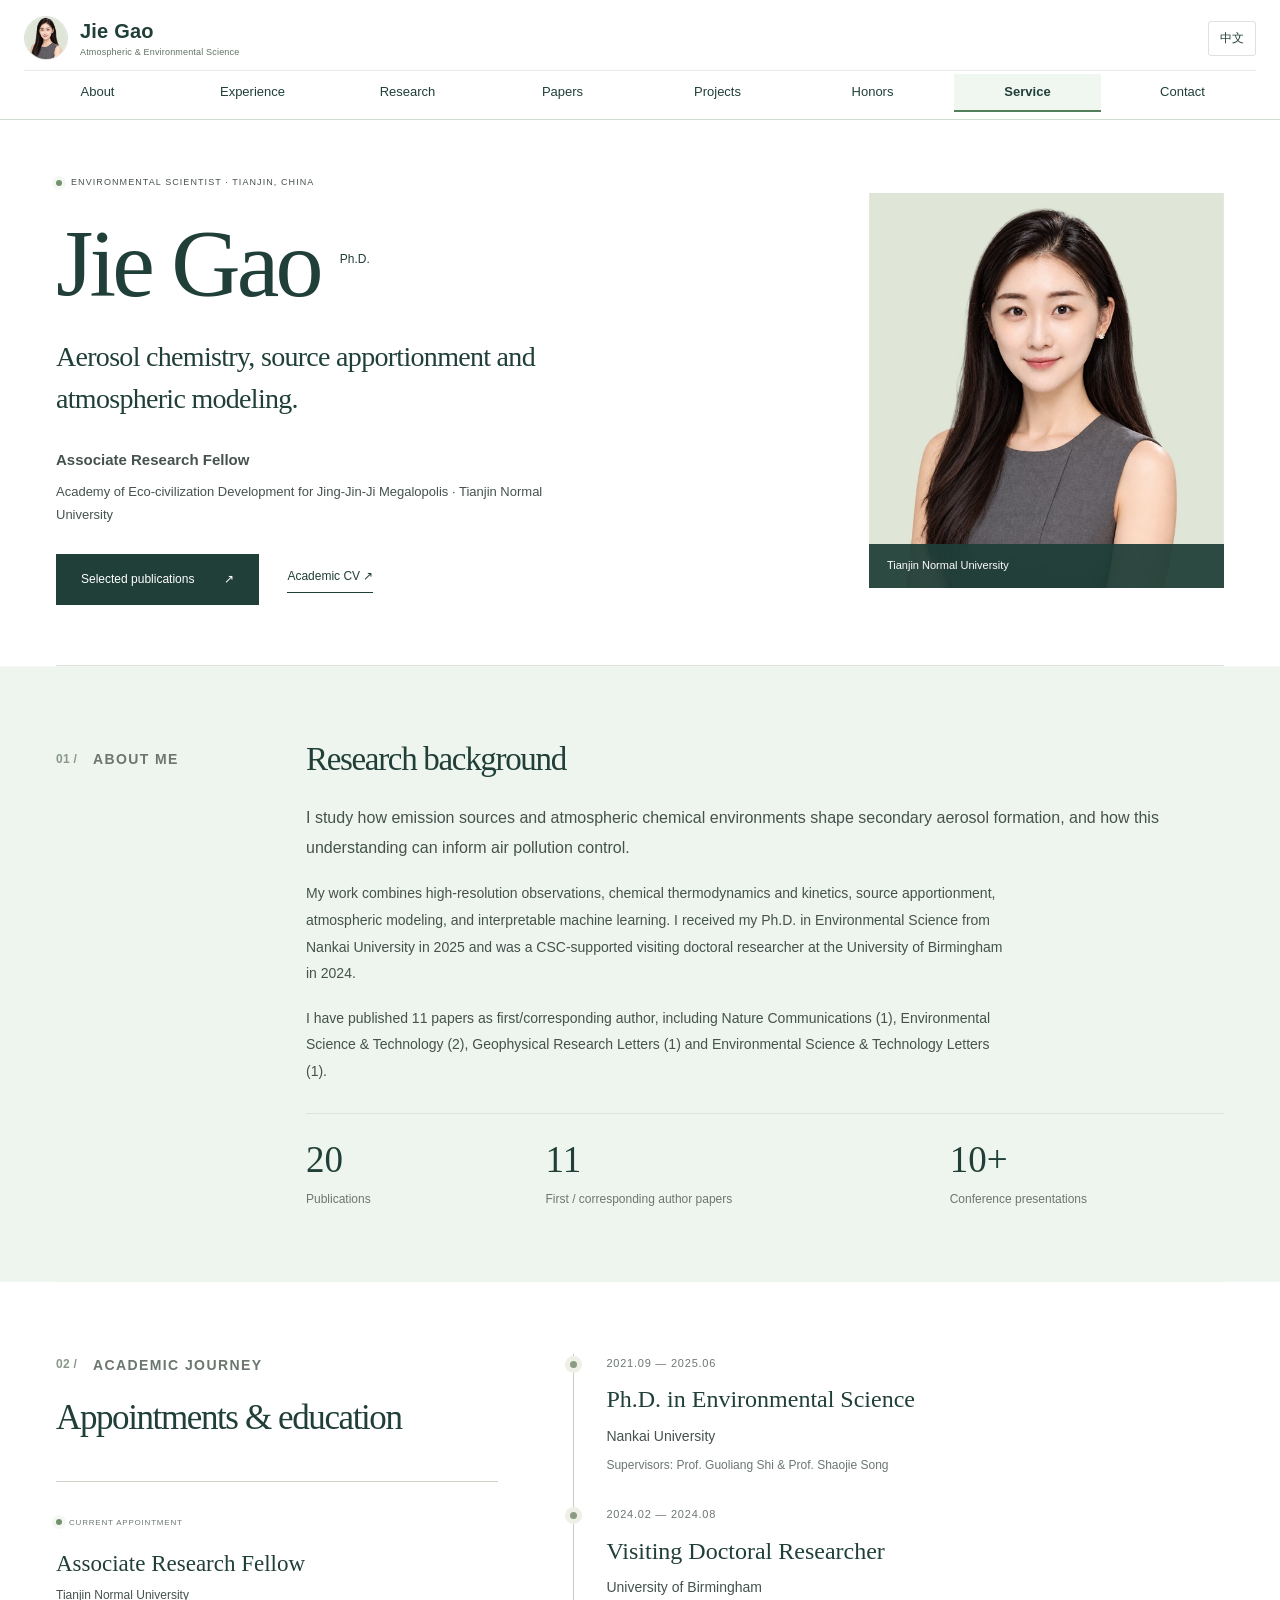
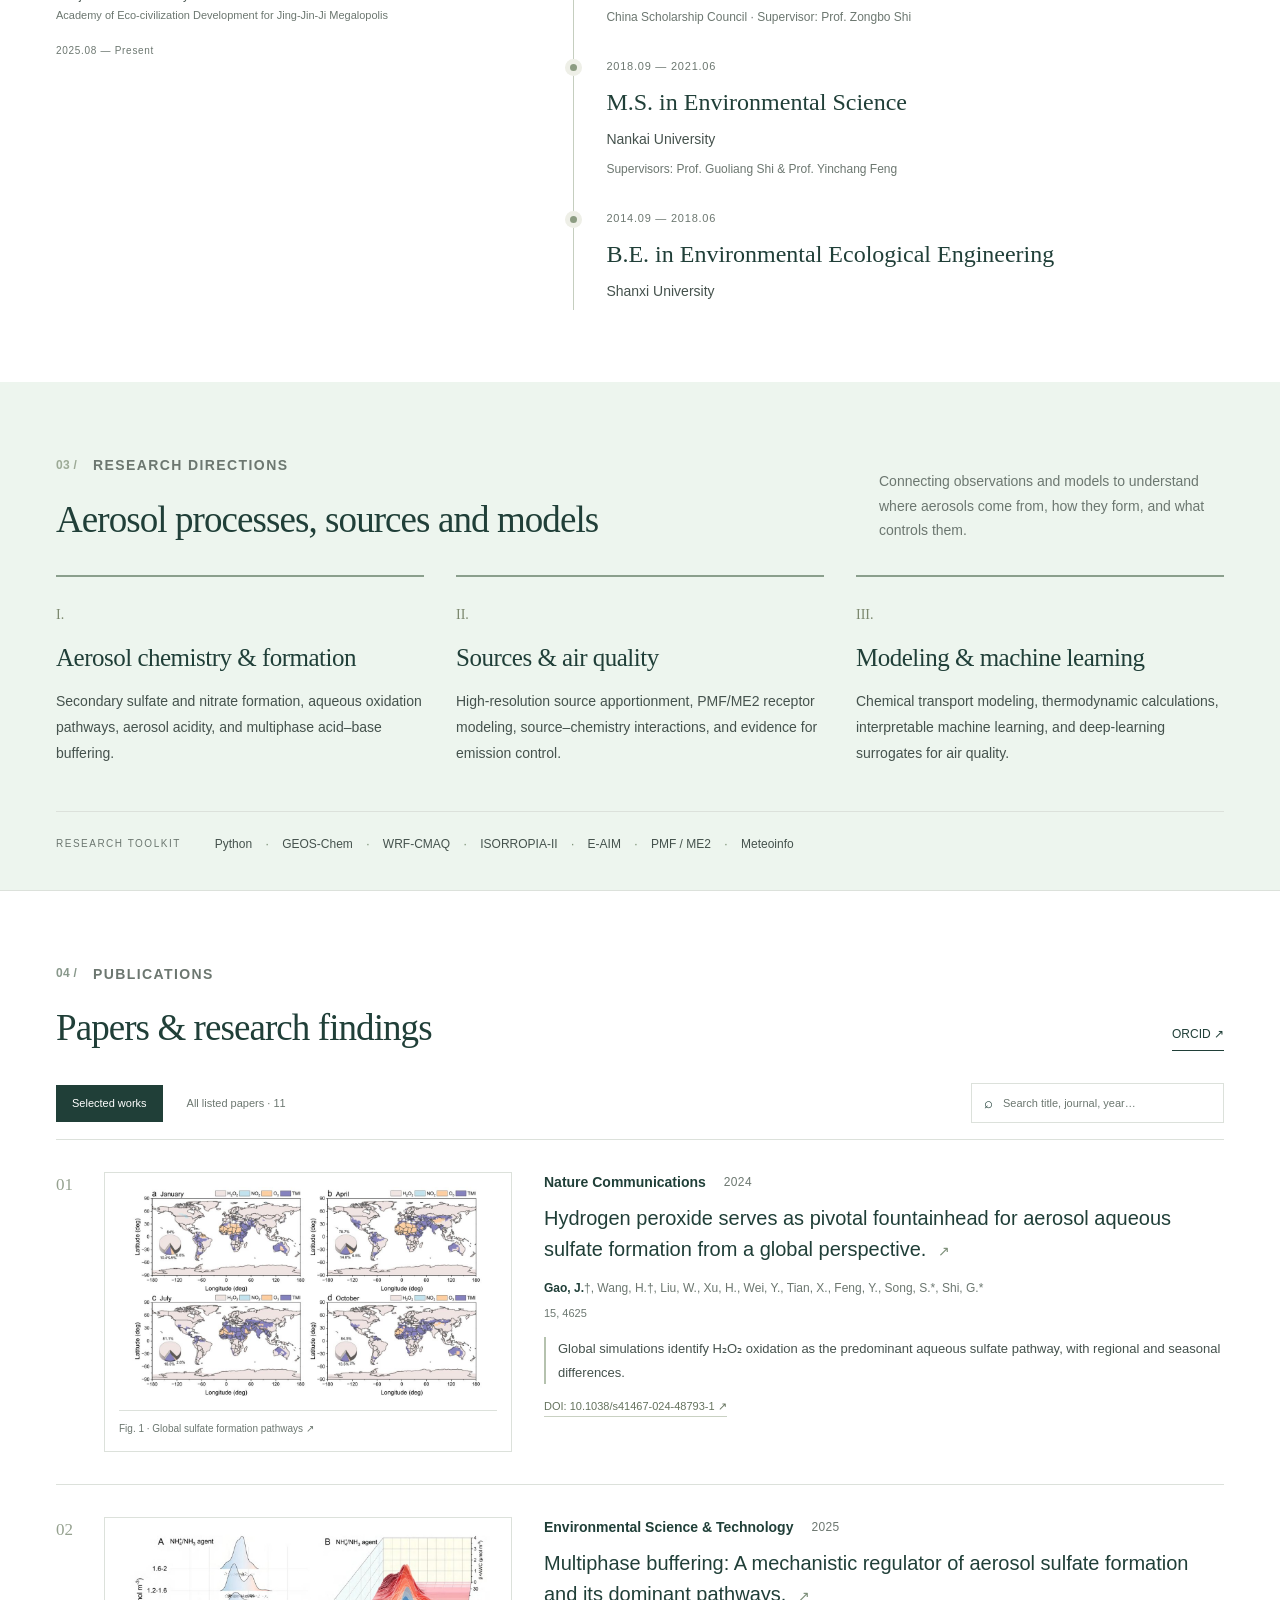
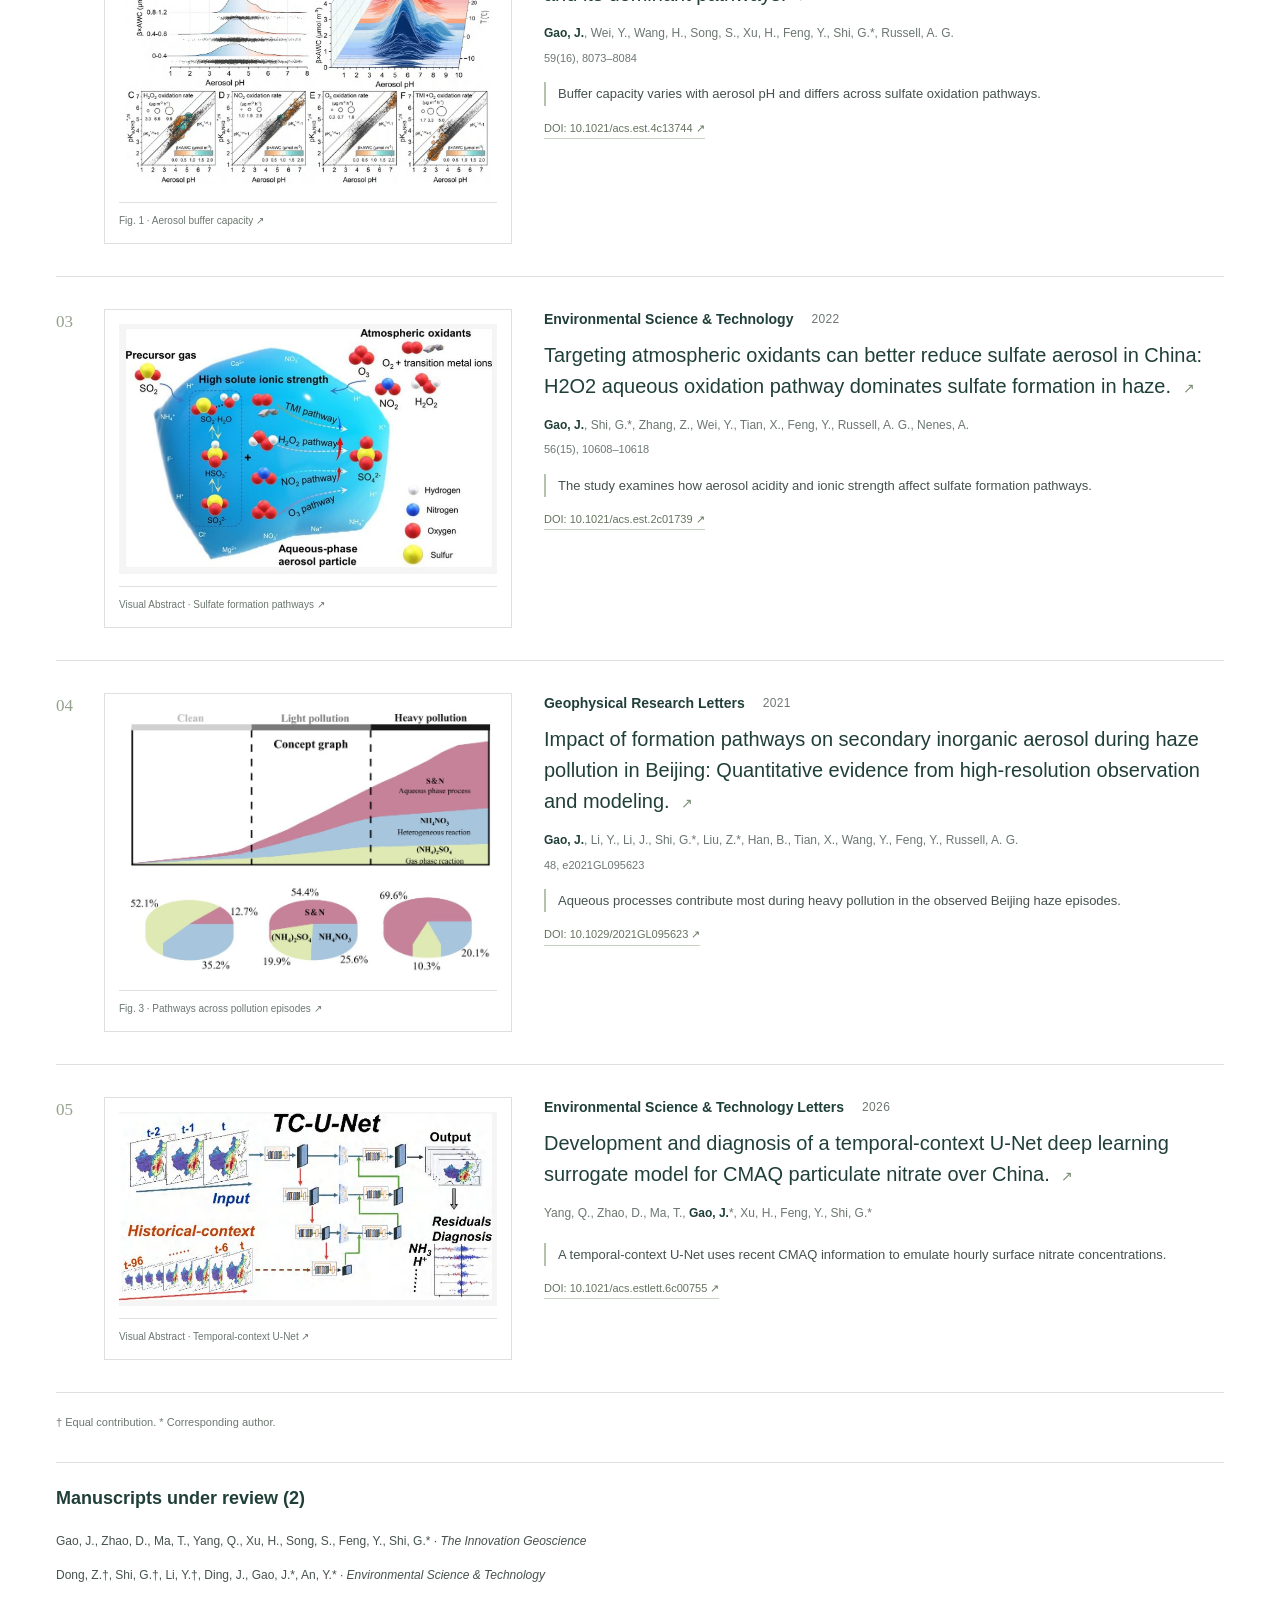
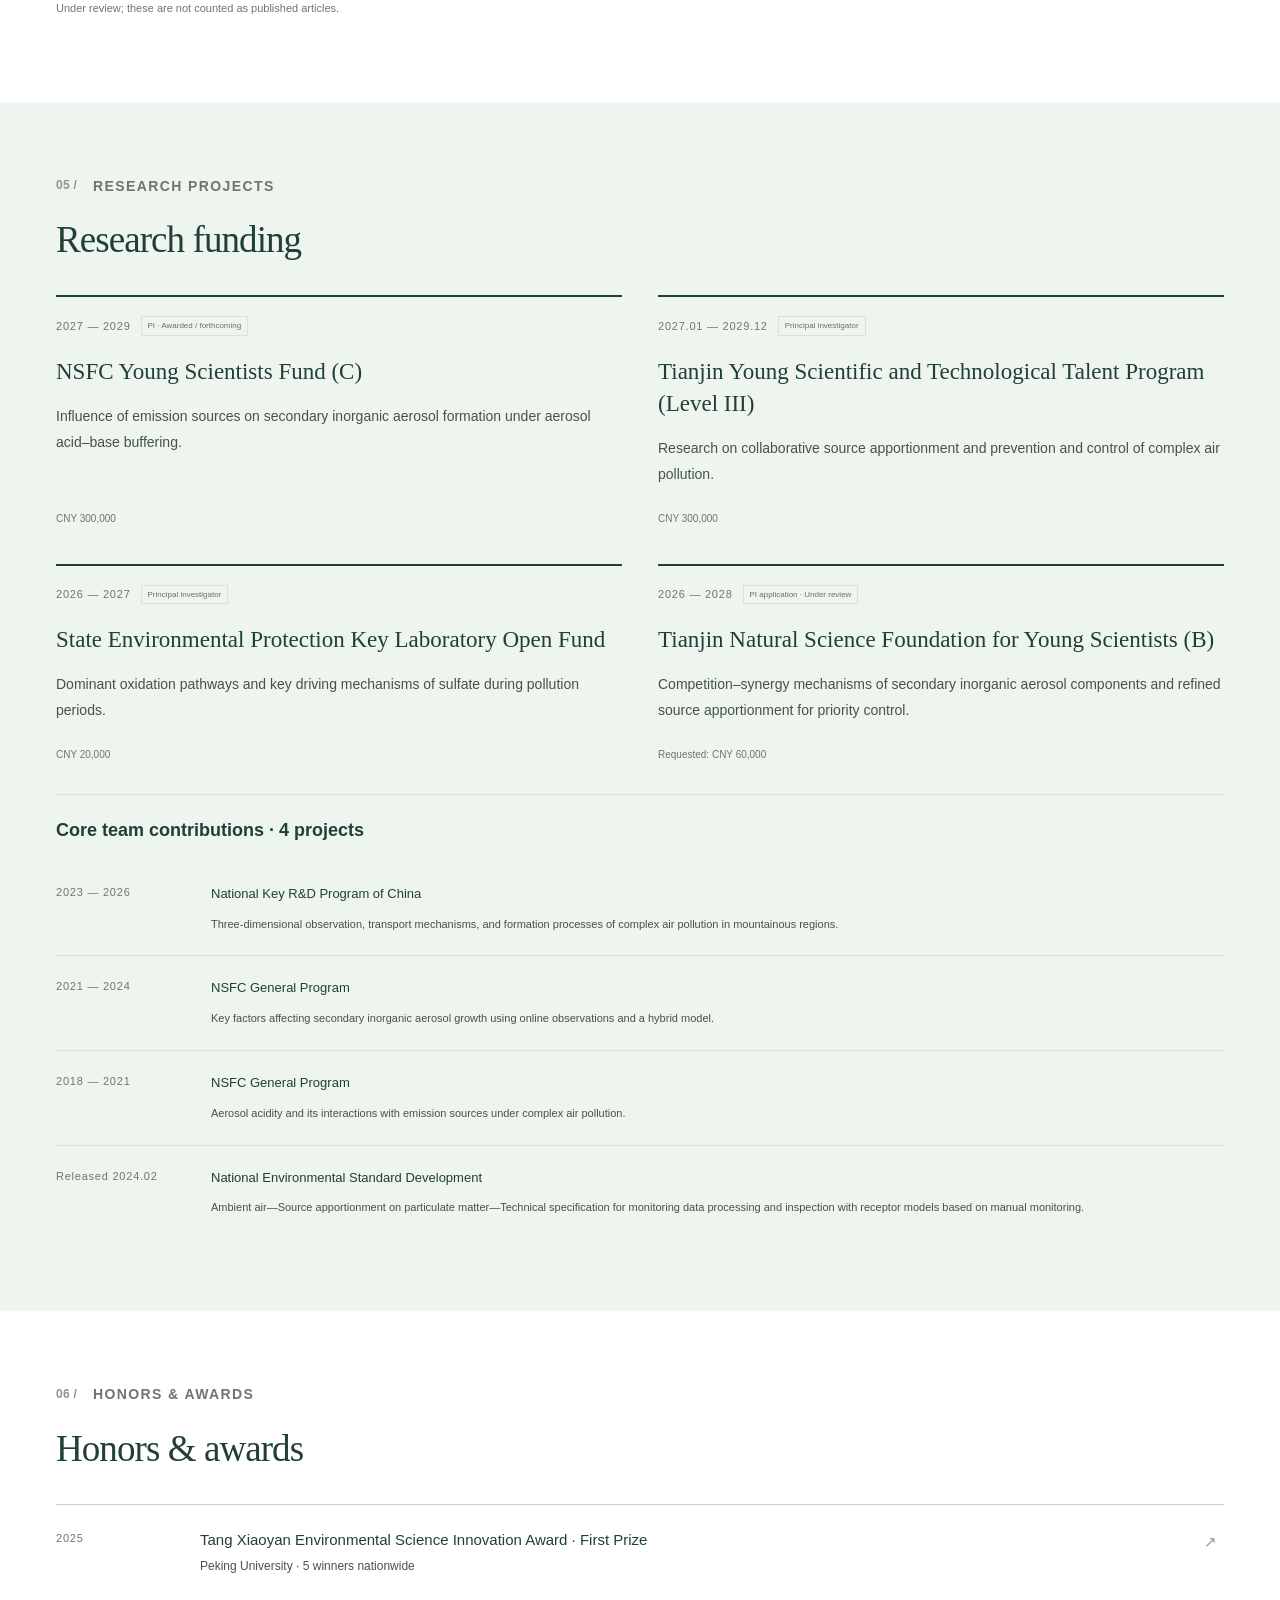
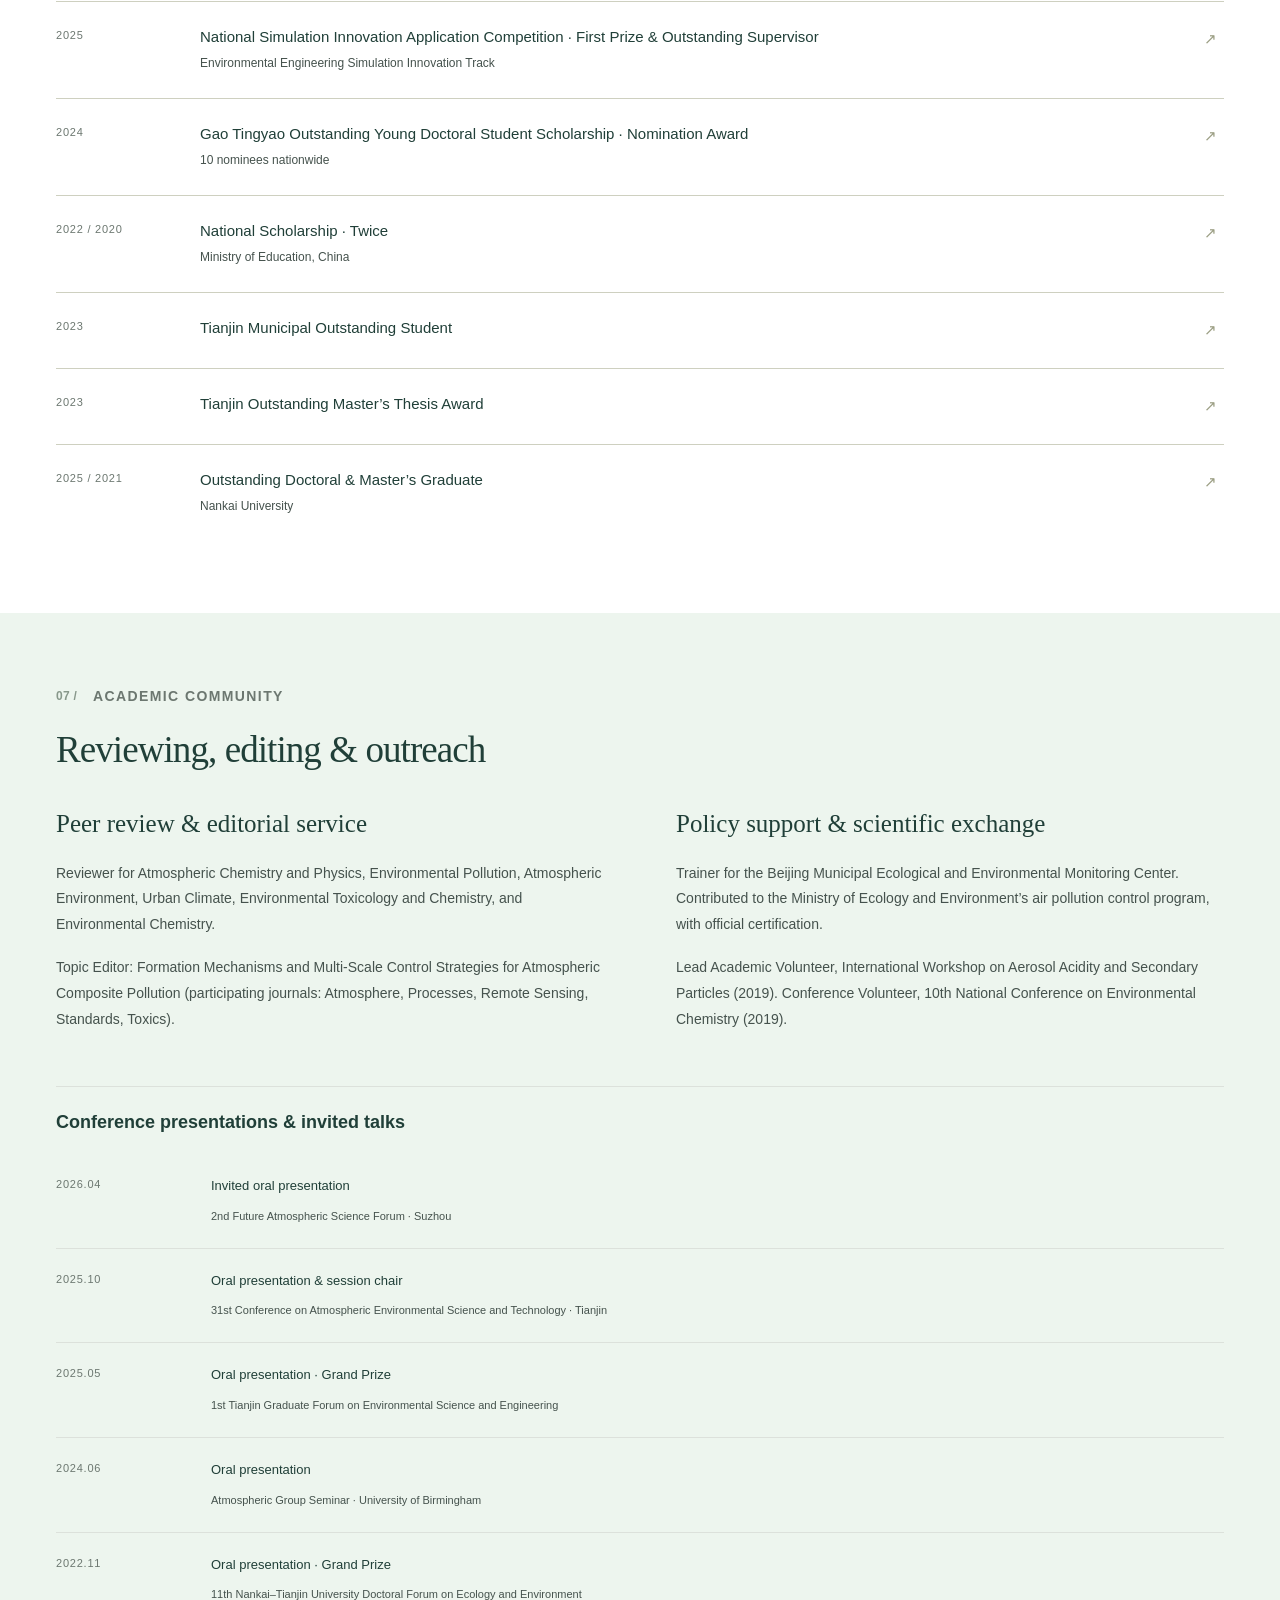
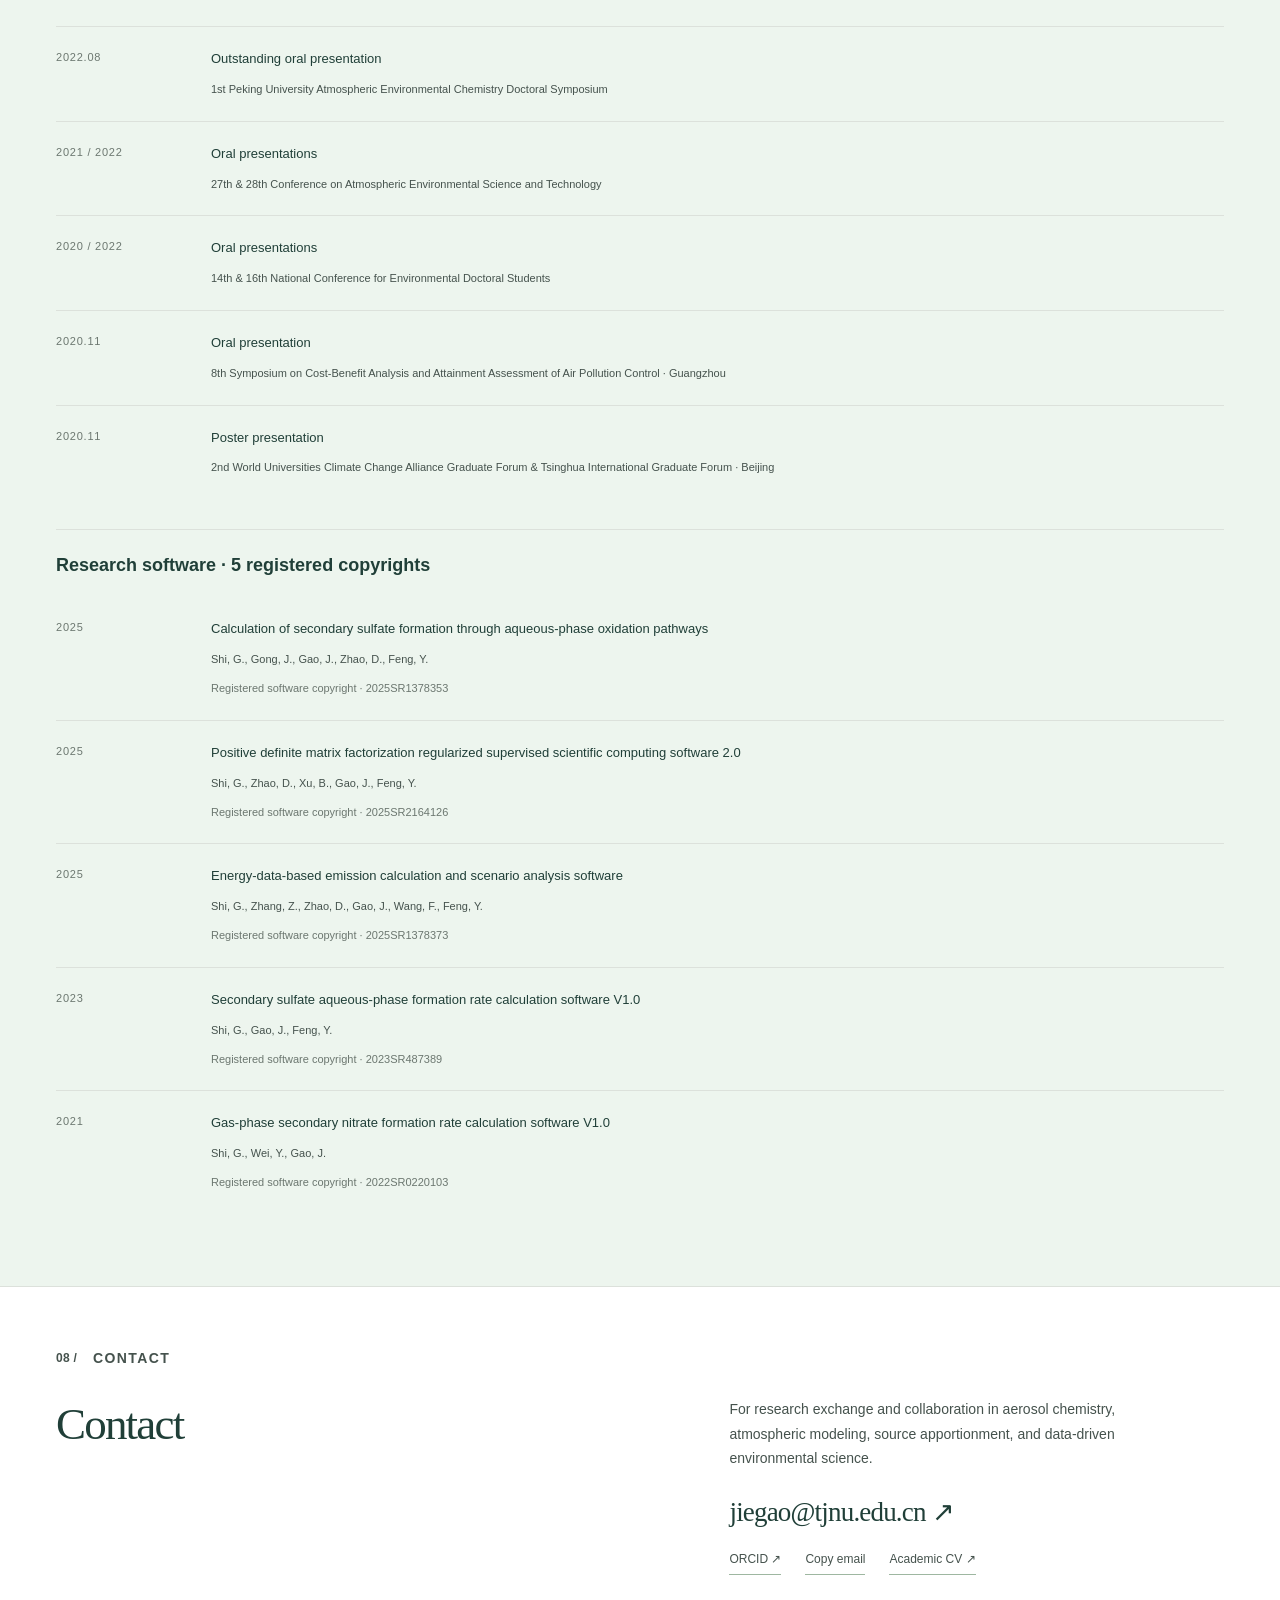
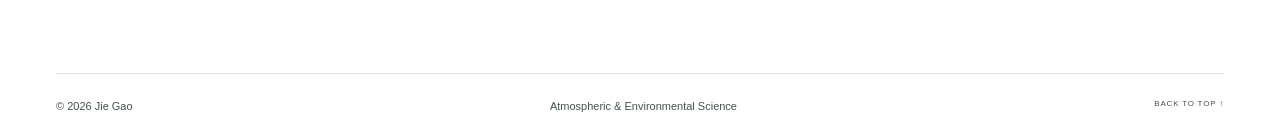
==== index.html @ 9bc788fc "Update funding, keep all navigation visible, expand sections and use requested paper figures" ====
<!doctype html>
<html lang="en">
<head>
<meta charset="UTF-8"><meta name="viewport" content="width=device-width, initial-scale=1">
<title>Jie Gao | Atmospheric & Environmental Science</title>
<meta name="description" content="Jie Gao, Associate Research Fellow at Tianjin Normal University. Exploring aerosol chemistry, secondary particle formation, source apportionment, atmospheric modeling, and machine learning.">
<meta name="theme-color" content="#183e35"><meta property="og:title" content="Jie Gao | Atmospheric & Environmental Science"><meta property="og:description" content="From emissions to atmospheric chemistry. Research, publications, and academic profile."><meta property="og:type" content="profile"><meta property="og:url" content="https://jiegao-work.github.io/"><meta property="og:image" content="https://jiegao-work.github.io/docs/assets/jie-gao.jpg">
<link rel="canonical" href="https://jiegao-work.github.io/"><link rel="icon" href="docs/assets/favicon.svg" type="image/svg+xml"><link rel="stylesheet" href="docs/style.css?v=20261113b">
<script type="application/ld+json">{"@context":"https://schema.org","@type":"Person","name":"Jie Gao","alternateName":"高洁","url":"https://jiegao-work.github.io/","jobTitle":"Associate Research Fellow","affiliation":{"@type":"Organization","name":"Tianjin Normal University"},"sameAs":["https://orcid.org/0000-0002-3572-6966"],"email":"jiegao@tjnu.edu.cn","knowsAbout":["Aerosol chemistry","Source apportionment","Atmospheric modeling","Machine learning"]}</script>
</head>
<body>
<a class="skip" href="#main">Skip to content</a>
<header class="header"><a class="brand" href="#" aria-label="Jie Gao home"><img class="nav-portrait" src="docs/assets/jie-gao.jpg" width="44" height="44" alt="Portrait of Jie Gao"><span class="brand-copy"><span class="brand-name" data-en="Jie Gao" data-zh="高洁">Jie Gao</span><span class="brand-sub" data-en="Atmospheric &amp; Environmental Science" data-zh="大气与环境科学">Atmospheric &amp; Environmental Science</span></span></a><nav aria-label="Main navigation"><a href="#about" data-en="About" data-zh="关于">About</a><a href="#experience" data-en="Experience" data-zh="经历">Experience</a><a href="#research" data-en="Research" data-zh="研究">Research</a><a href="#publications" data-en="Papers" data-zh="论文">Papers</a><a href="#projects" data-en="Projects" data-zh="项目">Projects</a><a href="#recognition" data-en="Honors" data-zh="荣誉">Honors</a><a href="#community" data-en="Service" data-zh="服务">Service</a><a href="#contact" data-en="Contact" data-zh="联系">Contact</a></nav><div class="header-actions"><button id="language" aria-label="Switch to Chinese">中文</button></div></header>
<main id="main">
<section class="hero wrap" aria-labelledby="hero-title"><div class="hero-copy"><p class="eyebrow"><span class="status-dot"></span><span data-en="ENVIRONMENTAL SCIENTIST · TIANJIN, CHINA" data-zh="环境科学研究者 · 中国天津">ENVIRONMENTAL SCIENTIST · TIANJIN, CHINA</span></p><h1 id="hero-title"><span data-en="Jie Gao" data-zh="高洁">Jie Gao</span><span class="degree" data-en="Ph.D." data-zh="博士">Ph.D.</span></h1><p class="hero-statement" data-en="Aerosol chemistry, source apportionment and atmospheric modeling." data-zh="气溶胶化学、来源解析与大气模拟。">Aerosol chemistry, source apportionment and atmospheric modeling.</p><p class="hero-role" data-en="Associate Research Fellow" data-zh="副研究员">Associate Research Fellow</p><p class="hero-affiliation" data-en="Academy of Eco-civilization Development for Jing-Jin-Ji Megalopolis · Tianjin Normal University" data-zh="天津师范大学 · 京津冀生态文明发展研究院">Academy of Eco-civilization Development for Jing-Jin-Ji Megalopolis · Tianjin Normal University</p><div class="hero-links"><a class="button primary" href="#publications"><span data-en="Selected publications" data-zh="代表论文">Selected publications</span> <span>↗</span></a><a class="text-link" href="?view=cv" target="_blank" rel="noopener" data-en="Academic CV ↗" data-zh="学术简历 ↗">Academic CV ↗</a></div></div><figure class="portrait"><div class="portrait-grid" aria-hidden="true"></div><img src="docs/assets/jie-gao.jpg" alt="Portrait of Jie Gao" fetchpriority="high" width="1175" height="1313"><figcaption><span data-en="Tianjin Normal University" data-zh="天津师范大学">Tianjin Normal University</span><span>↗</span></figcaption></figure></section>
<section id="about" class="section wrap about"><div class="section-label"><span>01 /</span><span data-en="ABOUT ME" data-zh="关于我">ABOUT ME</span></div><div class="about-main"><h2 data-en="Research background" data-zh="研究简介">Research background</h2><p class="lead" data-en="I study how emission sources and atmospheric chemical environments shape secondary aerosol formation, and how this understanding can inform air pollution control." data-zh="我关注排放源与大气化学环境如何共同影响二次气溶胶生成，并探索如何将机制认识转化为空气污染防治的科学依据。">I study how emission sources and atmospheric chemical environments shape secondary aerosol formation, and how this understanding can inform air pollution control.</p><p data-en="My work combines high-resolution observations, chemical thermodynamics and kinetics, source apportionment, atmospheric modeling, and interpretable machine learning. I received my Ph.D. in Environmental Science from Nankai University in 2025 and was a CSC-supported visiting doctoral researcher at the University of Birmingham in 2024." data-zh="我的研究结合高时间分辨率观测、化学热力学与动力学、来源解析、大气化学模型及可解释机器学习。2025年获南开大学环境科学博士学位，2024年获国家留学基金委资助赴英国伯明翰大学联合培养。">My work combines high-resolution observations, chemical thermodynamics and kinetics, source apportionment, atmospheric modeling, and interpretable machine learning. I received my Ph.D. in Environmental Science from Nankai University in 2025 and was a CSC-supported visiting doctoral researcher at the University of Birmingham in 2024.</p><p class="publication-summary" style="margin-top:18px" data-en="I have published 11 papers as first/corresponding author, including Nature Communications (1), Environmental Science &amp; Technology (2), Geophysical Research Letters (1) and Environmental Science &amp; Technology Letters (1)." data-zh="我已以第一作者或通讯作者身份发表11篇论文，其中包括 Nature Communications（1篇）、Environmental Science &amp; Technology（2篇）、Geophysical Research Letters（1篇）和 Environmental Science &amp; Technology Letters（1篇）。">I have published 11 papers as first/corresponding author, including Nature Communications (1), Environmental Science &amp; Technology (2), Geophysical Research Letters (1) and Environmental Science &amp; Technology Letters (1).</p><div class="stats"><div><strong>20</strong><span data-en="Publications" data-zh="发表论文">Publications</span></div><div><strong>11</strong><span data-en="First / corresponding author papers" data-zh="第一 / 通讯作者论文">First / corresponding author papers</span></div><div><strong>10+</strong><span data-en="Conference presentations" data-zh="学术会议报告">Conference presentations</span></div></div></div></section>
<section id="experience" class="section experience-section"><div class="wrap experience-grid"><div><p class="section-label"><span>02 /</span><span data-en="ACADEMIC JOURNEY" data-zh="学术历程">ACADEMIC JOURNEY</span></p><h2 data-en="Appointments &amp; education" data-zh="工作与教育经历">Appointments &amp; education</h2><div class="current-role"><span class="status-dot"></span><span data-en="CURRENT APPOINTMENT" data-zh="现任职位">CURRENT APPOINTMENT</span><h3 data-en="Associate Research Fellow" data-zh="副研究员">Associate Research Fellow</h3><p data-en="Tianjin Normal University" data-zh="天津师范大学">Tianjin Normal University</p><p class="fine" data-en="Academy of Eco-civilization Development for Jing-Jin-Ji Megalopolis" data-zh="京津冀生态文明发展研究院">Academy of Eco-civilization Development for Jing-Jin-Ji Megalopolis</p><p class="mono">2025.08 — <span data-en="Present" data-zh="至今">Present</span></p></div></div><div id="education-list" class="timeline"></div></div></section>
<section id="research" class="research-section"><div class="wrap"><div class="section-heading"><div><p class="section-label"><span>03 /</span><span data-en="RESEARCH DIRECTIONS" data-zh="研究方向">RESEARCH DIRECTIONS</span></p><h2 data-en="Aerosol processes, sources and models" data-zh="气溶胶过程、来源与模拟">Aerosol processes, sources and models</h2></div><p data-en="Connecting observations and models to understand where aerosols come from, how they form, and what controls them." data-zh="以观测连接模型，理解气溶胶从何而来、如何生成，以及哪些因素决定其演化。">Connecting observations and models to understand where aerosols come from, how they form, and what controls them.</p></div><div class="research-grid"><article><span class="small-number">I.</span><h3 data-en="Aerosol chemistry & formation" data-zh="气溶胶化学与生成机制">Aerosol chemistry & formation</h3><p data-en="Secondary sulfate and nitrate formation, aqueous oxidation pathways, aerosol acidity, and multiphase acid–base buffering." data-zh="研究二次硫酸盐与硝酸盐生成、液相氧化途径、气溶胶酸度及多相酸碱缓冲机制。">Secondary sulfate and nitrate formation, aqueous oxidation pathways, aerosol acidity, and multiphase acid–base buffering.</p></article><article><span class="small-number">II.</span><h3 data-en="Sources & air quality" data-zh="排放来源与空气质量">Sources & air quality</h3><p data-en="High-resolution source apportionment, PMF/ME2 receptor modeling, source–chemistry interactions, and evidence for emission control." data-zh="结合高时间分辨率来源解析与PMF/ME2受体模型，揭示排放源与化学过程的相互作用，支撑污染控制。">High-resolution source apportionment, PMF/ME2 receptor modeling, source–chemistry interactions, and evidence for emission control.</p></article><article><span class="small-number">III.</span><h3 data-en="Modeling & machine learning" data-zh="大气模拟与机器学习">Modeling & machine learning</h3><p data-en="Chemical transport modeling, thermodynamic calculations, interpretable machine learning, and deep-learning surrogates for air quality." data-zh="使用化学传输模型、热力学计算、可解释机器学习与深度学习替代模型研究空气质量。">Chemical transport modeling, thermodynamic calculations, interpretable machine learning, and deep-learning surrogates for air quality.</p></article></div><div class="toolbox"><span data-en="RESEARCH TOOLKIT" data-zh="研究工具">RESEARCH TOOLKIT</span><p>Python <i>·</i> GEOS-Chem <i>·</i> WRF-CMAQ <i>·</i> ISORROPIA-II <i>·</i> E-AIM <i>·</i> PMF / ME2 <i>·</i> Meteoinfo</p></div></div></section>
<section id="publications" class="section wrap"><div class="section-heading"><div><p class="section-label"><span>04 /</span><span data-en="PUBLICATIONS" data-zh="学术论文">PUBLICATIONS</span></p><h2 data-en="Papers &amp; research findings" data-zh="论文与研究发现">Papers &amp; research findings</h2></div><a class="text-link" href="https://orcid.org/0000-0002-3572-6966" target="_blank" rel="noopener">ORCID ↗</a></div><div class="publication-controls"><div class="tabs" role="group" aria-label="Publication selection"><button class="active" data-filter="selected" aria-pressed="true" data-en="Selected works" data-zh="代表作">Selected works</button><button data-filter="all" aria-pressed="false" data-en="All listed papers · 11" data-zh="全部所列论文 · 11">All listed papers · 11</button></div><label class="search"><span aria-hidden="true">⌕</span><input id="search" type="search" placeholder="Search title, journal, year…" aria-label="Search publications"></label></div><div id="publication-list" aria-live="polite"></div><p class="fine publication-note" data-en="† Equal contribution. * Corresponding author." data-zh="† 共同贡献；* 通讯作者。">† Equal contribution. * Corresponding author.</p><div class="expanded-group under-review"><h3 class="group-heading" data-en="Manuscripts under review (2)" data-zh="审稿中论文（2篇）">Manuscripts under review (2)</h3><p>Gao, J., Zhao, D., Ma, T., Yang, Q., Xu, H., Song, S., Feng, Y., Shi, G.* · <em>The Innovation Geoscience</em></p><p>Dong, Z.†, Shi, G.†, Li, Y.†, Ding, J., Gao, J.*, An, Y.* · <em>Environmental Science & Technology</em></p><p class="fine" data-en="Under review; these are not counted as published articles." data-zh="以上为在审稿件，不计入已发表论文。">Under review; these are not counted as published articles.</p></div></section>
<section id="projects" class="section wrap"><div class="section-heading"><div><p class="section-label"><span>05 /</span><span data-en="RESEARCH PROJECTS" data-zh="科研项目">RESEARCH PROJECTS</span></p><h2 data-en="Research funding" data-zh="科研资助">Research funding</h2></div></div><div id="grants" class="grants"></div><div class="expanded-group team-projects"><h3 class="group-heading" data-en="Core team contributions · 4 projects" data-zh="骨干参与项目 · 4项">Core team contributions · 4 projects</h3><div id="team-project-list"></div></div></section>
<section id="recognition" class="section award-section"><div class="wrap"><div class="section-heading"><div><p class="section-label"><span>06 /</span><span data-en="HONORS & AWARDS" data-zh="荣誉奖励">HONORS & AWARDS</span></p><h2 data-en="Honors &amp; awards" data-zh="荣誉与奖励">Honors &amp; awards</h2></div><span class="award-symbol" aria-hidden="true">✳</span></div><div id="awards"></div></div></section>
<section id="community" class="section wrap"><div class="section-heading"><div><p class="section-label"><span>07 /</span><span data-en="ACADEMIC COMMUNITY" data-zh="学术服务">ACADEMIC COMMUNITY</span></p><h2 data-en="Reviewing, editing &amp; outreach" data-zh="审稿、编辑与学术交流">Reviewing, editing &amp; outreach</h2></div></div><div class="service-grid"><article><h3 data-en="Peer review & editorial service" data-zh="审稿与编辑服务">Peer review & editorial service</h3><p data-en="Reviewer for Atmospheric Chemistry and Physics, Environmental Pollution, Atmospheric Environment, Urban Climate, Environmental Toxicology and Chemistry, and Environmental Chemistry." data-zh="担任 Atmospheric Chemistry and Physics、Environmental Pollution、Atmospheric Environment、Urban Climate、Environmental Toxicology and Chemistry、Environmental Chemistry 等期刊审稿人。">Reviewer for Atmospheric Chemistry and Physics, Environmental Pollution, Atmospheric Environment, Urban Climate, Environmental Toxicology and Chemistry, and Environmental Chemistry.</p><p data-en="Topic Editor: Formation Mechanisms and Multi-Scale Control Strategies for Atmospheric Composite Pollution (participating journals: Atmosphere, Processes, Remote Sensing, Standards, Toxics)." data-zh="专题编辑：Formation Mechanisms and Multi-Scale Control Strategies for Atmospheric Composite Pollution，参与期刊包括 Atmosphere、Processes、Remote Sensing、Standards、Toxics。">Topic Editor: Formation Mechanisms and Multi-Scale Control Strategies for Atmospheric Composite Pollution (participating journals: Atmosphere, Processes, Remote Sensing, Standards, Toxics).</p></article><article><h3 data-en="Policy support & scientific exchange" data-zh="政策支持与学术交流">Policy support & scientific exchange</h3><p data-en="Trainer for the Beijing Municipal Ecological and Environmental Monitoring Center. Contributed to the Ministry of Ecology and Environment’s air pollution control program, with official certification." data-zh="为北京市生态环境监测中心开展培训；参与生态环境部大气污染防治相关工作并获得官方证明。">Trainer for the Beijing Municipal Ecological and Environmental Monitoring Center. Contributed to the Ministry of Ecology and Environment’s air pollution control program, with official certification.</p><p data-en="Lead Academic Volunteer, International Workshop on Aerosol Acidity and Secondary Particles (2019). Conference Volunteer, 10th National Conference on Environmental Chemistry (2019)." data-zh="2019年担任气溶胶酸度与二次颗粒物国际研讨会学术志愿者负责人，并参与第十届全国环境化学大会志愿服务。">Lead Academic Volunteer, International Workshop on Aerosol Acidity and Secondary Particles (2019). Conference Volunteer, 10th National Conference on Environmental Chemistry (2019).</p></article></div><div class="expanded-group more-content"><h3 class="group-heading" data-en="Conference presentations & invited talks" data-zh="会议报告与受邀报告">Conference presentations & invited talks</h3><div id="talks"></div></div><div class="expanded-group more-content"><h3 class="group-heading" data-en="Research software · 5 registered copyrights" data-zh="科研软件 · 5项软件著作权">Research software · 5 registered copyrights</h3><div id="software"></div></div></section>
<section id="contact" class="contact-section"><div class="wrap"><p class="section-label"><span>08 /</span><span data-en="CONTACT" data-zh="联系我">CONTACT</span></p><div class="contact-grid"><h2 data-en="Contact" data-zh="联系方式">Contact</h2><div><p data-en="For research exchange and collaboration in aerosol chemistry, atmospheric modeling, source apportionment, and data-driven environmental science." data-zh="欢迎围绕气溶胶化学、大气模拟、来源解析与数据驱动的环境科学开展学术交流与合作。">For research exchange and collaboration in aerosol chemistry, atmospheric modeling, source apportionment, and data-driven environmental science.</p><a class="email" href="mailto:jiegao@tjnu.edu.cn">jiegao@tjnu.edu.cn ↗</a><div class="contact-links"><a href="https://orcid.org/0000-0002-3572-6966" target="_blank" rel="noopener">ORCID ↗</a><button id="copy-email" data-en="Copy email" data-zh="复制邮箱">Copy email</button><a href="?view=cv" target="_blank" rel="noopener" data-en="Academic CV ↗" data-zh="学术简历 ↗">Academic CV ↗</a></div><p id="copy-status" role="status"></p></div></div><footer><span data-en="© 2026 Jie Gao" data-zh="© 2026 高洁">© 2026 Jie Gao</span><span data-en="Atmospheric & Environmental Science" data-zh="大气与环境科学">Atmospheric & Environmental Science</span><a href="#" data-en="BACK TO TOP ↑" data-zh="回到顶部 ↑">BACK TO TOP ↑</a></footer></div></section>
</main><div class="cv-toolbar"><span data-en="Jie Gao · Academic CV" data-zh="高洁 · 学术简历">Jie Gao · Academic CV</span><button id="print-cv">Print / Save PDF</button><a href="./">← Homepage</a></div>
<noscript><p style="padding:24px">Enable JavaScript to view the full publication list and academic record. Contact: jiegao@tjnu.edu.cn.</p></noscript><script src="docs/profile.js?v=20261113b"></script><script src="docs/app.js?v=20261113b"></script>
</body></html>
---- docs/style.css ----
@charset "UTF-8";
:root{--paper:#f7f6f0;--ink:#183e35;--text:#44534c;--muted:#6c7770;--line:#d9ded4;--sage:#e5e9df;--accent:#c2ab7d;--serif:Georgia,'Times New Roman','Noto Serif SC','Songti SC',serif;--sans:'Segoe UI','PingFang SC','Microsoft YaHei',sans-serif}
*{box-sizing:border-box}html{scroll-behavior:smooth;scroll-padding-top:100px}body{margin:0;background:var(--paper);color:var(--ink);font:15px/1.75 var(--sans);-webkit-font-smoothing:antialiased}button,input{font:inherit}a{color:inherit;text-decoration:none}button,a,input,summary{-webkit-tap-highlight-color:transparent}button{color:inherit;cursor:pointer}button:focus-visible,a:focus-visible,summary:focus-visible,input:focus-visible{outline:2px solid #a47734;outline-offset:5px}::selection{background:#d4dfca}h1,h2,h3,h4,p,figure{margin:0}h1,h2{font-family:var(--serif);font-weight:400;line-height:1.16;letter-spacing:-.04em}h2{font-size:clamp(32px,3.7vw,49px)}h3{font-weight:500;line-height:1.4}p{color:var(--text)}.wrap{width:min(1192px,calc(100% - 112px));margin:auto}.section{padding-top:100px;padding-bottom:100px}.section-label{font-size:10px;font-weight:600;letter-spacing:.15em;display:flex;gap:16px;color:var(--muted);align-items:center;line-height:1.6}.section-label>span:first-child{color:#88988b}.section-heading{display:flex;justify-content:space-between;align-items:flex-end;gap:32px;margin-bottom:44px}.section-heading h2{margin-top:20px}.section-heading>p{max-width:345px;font-size:14px}.fine{font-size:11px!important;color:var(--muted)!important;line-height:1.7}.mono{font-family:var(--sans);font-size:11px;letter-spacing:.07em;color:var(--muted)}.text-link{font-size:12px;border-bottom:1px solid var(--ink);padding-bottom:5px;white-space:nowrap}.text-link:hover{color:#7d6844}.button{display:inline-flex;align-items:center;justify-content:space-between;gap:30px;padding:14px 24px;font-size:12px}.primary{background:var(--ink);color:var(--paper);border:1px solid var(--ink);transition:background .2s,transform .2s}.primary:hover{background:#31574a;transform:translateY(-2px)}.skip{position:fixed;left:10px;top:-80px;background:var(--ink);color:white;z-index:100;padding:12px}.skip:focus{top:8px}.header{height:91px;padding:0 56px;display:flex;align-items:center;justify-content:space-between;border-bottom:1px solid var(--line);gap:30px;background:var(--paper);position:relative;z-index:20}.brand{display:flex;align-items:center;gap:15px;font-family:var(--serif);font-size:33px;letter-spacing:-2px;line-height:1}.brand>span{font-family:var(--sans);font-size:10px;letter-spacing:2px;font-weight:600;border-left:1px solid var(--line);padding-left:16px;line-height:1.8}.brand-sub{display:block;font-size:7px;letter-spacing:1px;font-weight:400;color:var(--muted)}nav{display:flex;gap:30px;font-size:11px}nav a{padding:8px 0;transition:color .2s}nav a:hover{color:#9b7546}.header-actions{display:flex;gap:14px;align-items:center}.header-actions button{background:none;border:1px solid var(--line);font-size:11px;padding:6px 11px}#menu{display:none}.hero{display:grid;grid-template-columns:1.25fr 1fr;gap:34px 72px;padding-top:68px;align-items:center}.eyebrow{font-size:9px;letter-spacing:.12em;display:flex;align-items:center;gap:9px}.status-dot{height:6px;width:6px;display:inline-block;background:#75916c;border-radius:50%;flex-shrink:0;box-shadow:0 0 0 4px #75916c12}.hero h1{font-size:clamp(76px,8.8vw,122px);line-height:1.1;margin:24px 0 22px;white-space:nowrap}.degree{font:12px var(--sans);letter-spacing:0;margin-left:20px;vertical-align:super}.hero-statement{font:clamp(24px,2.75vw,36px)/1.35 var(--serif);max-width:490px;color:var(--ink);letter-spacing:-.025em}.hero-role{margin-top:29px;font-size:12px;font-weight:600}.hero-affiliation{font-size:11px;max-width:370px;margin-top:6px;line-height:1.8}.hero-links{display:flex;align-items:center;gap:28px;margin-top:27px}.portrait{height:500px;background:#dfe6d7;position:relative;overflow:hidden;isolation:isolate}.portrait::before{content:'';position:absolute;width:360px;height:360px;border:1px solid #ffffff70;border-radius:50%;top:75px;left:calc(50% - 180px);z-index:-1}.portrait::after{content:'';position:absolute;width:440px;height:440px;border:1px solid #ffffff50;border-radius:50%;top:35px;left:calc(50% - 220px);z-index:-1}.portrait-grid{position:absolute;inset:0;background-image:linear-gradient(#183e3506 1px,transparent 1px),linear-gradient(90deg,#183e3506 1px,transparent 1px);background-size:44px 44px;z-index:-2}.portrait-label{position:absolute;left:22px;top:18px;font-size:8px;letter-spacing:.15em;color:#5d715d}.portrait img{width:100%;height:calc(100% - 38px);position:absolute;bottom:0;object-fit:contain;object-position:bottom;filter:saturate(.8);padding:0 6px}.portrait figcaption{position:absolute;bottom:0;left:0;right:0;background:#183e35e8;color:var(--paper);display:flex;justify-content:space-between;padding:15px 20px;font-size:10px;gap:16px}.hero-bottom{grid-column:1/-1;border-bottom:1px solid var(--line);padding:21px 0;display:flex;justify-content:space-between;font-size:8px;letter-spacing:.12em;color:var(--muted)}.about{display:grid;grid-template-columns:1fr 2.45fr;gap:60px}.about>.section-label{align-self:start;padding-top:10px}.about h2{font-size:35px;line-height:1.3;max-width:700px;margin-bottom:26px}.about .lead{font-size:17px;line-height:1.8;margin-bottom:18px}.about-main>p:not(.lead):not(.fine){font-size:13px;line-height:1.9;max-width:700px}.stats{display:grid;grid-template-columns:.8fr 1.4fr 1fr;border-top:1px solid var(--line);margin-top:36px;padding-top:22px;gap:20px}.stats strong{font:46px/1.3 var(--serif);display:block}.stats span{font-size:10px;color:var(--muted);display:block;margin-top:5px}.about .fine{margin-top:19px;font-size:9px!important}.research-section{background:var(--ink);color:var(--paper);padding:86px 0 40px}.research-section .section-label{color:#c5cfc0}.research-section .section-label>span:first-child{color:#9caa96}.research-section .section-heading>p{color:#bbc9bb}.research-grid{display:grid;grid-template-columns:repeat(3,1fr);gap:38px}.research-grid article{border-top:1px solid #ffffff35;padding:24px 0}.research-grid h3{font:23px/1.35 var(--serif);letter-spacing:-.02em;margin-top:12px;margin-bottom:14px}.research-grid p{color:#c3cfc2;font-size:12px;line-height:1.9}.small-number{font:12px var(--serif);color:#c0b18a}.research-visual{height:125px;position:relative;margin-bottom:17px;color:#b7c8a9;display:flex;align-items:center;justify-content:center;gap:13px;padding-bottom:27px}.research-visual i{position:absolute;bottom:4px;left:0;right:0;text-align:center;font:7px var(--sans);letter-spacing:.2em;color:#92a78e}.visual-chem span{font:20px var(--serif)}.visual-chem b{font-size:17px;font-weight:400;color:#829c7a}.visual-source{gap:6px}.visual-source span{display:block;width:36px;background:#9fb28b;transform:skew(-12deg);opacity:.4;height:40px}.visual-source span:nth-child(2){height:65px;opacity:.6}.visual-source span:nth-child(3){height:86px;opacity:.9}.visual-source span:nth-child(4){height:54px;opacity:.7}.visual-model svg{width:90%;height:95px}.toolbox{border-top:1px solid #ffffff26;padding-top:27px;display:flex;align-items:center;gap:34px;margin-top:20px}.toolbox>span{font-size:8px;letter-spacing:.15em;color:#abbca1;white-space:nowrap}.toolbox p{font-size:11px;color:#d0d9c8}.toolbox i{font-style:normal;margin:0 10px;color:#768c70}.publication-controls{display:flex;align-items:center;justify-content:space-between;border-bottom:1px solid var(--line);gap:20px;padding-bottom:16px}.tabs{display:flex;gap:8px;flex-wrap:wrap}.tabs button{padding:8px 15px;border:1px solid transparent;background:none;font-size:11px;color:var(--muted)}.tabs button.active{background:var(--ink);color:var(--paper)}.search{border:1px solid var(--line);padding:6px 12px;display:flex;gap:8px;align-items:center}.search input{background:none;border:none;outline-offset:1px;color:var(--ink);width:210px;font-size:11px;padding:2px}.search input::placeholder{color:var(--muted)}.publication{display:grid;grid-template-columns:52px 1fr;gap:10px;padding:31px 0;border-bottom:1px solid var(--line)}.pub-index{font:17px var(--serif);color:#95a18f;padding-top:3px}.pub-meta{display:flex;align-items:center;gap:18px;font-size:9px;font-weight:600;letter-spacing:.04em;margin-bottom:10px}.pub-meta>span:nth-child(2){font-weight:400;color:var(--muted)}.pub-star{color:#af9360;font-size:14px;line-height:1}.publication h3{font:23px/1.4 var(--serif);letter-spacing:-.015em;max-width:980px}.publication h3 a:hover{color:#7a6b45}.pub-arrow{font:14px var(--sans);white-space:nowrap;display:inline-block;margin-left:6px;color:#7c8e78}.authors{font-size:10px;line-height:1.8;margin-top:13px;color:var(--muted)}.authors strong{color:var(--ink);font-weight:600}.pub-detail{font-size:9px;margin-top:4px;color:var(--muted);display:flex;gap:20px;flex-wrap:wrap}.pub-detail span{color:#7a6d4f}.doi{font-size:9px;color:#65735e;display:inline-block;margin-top:8px;border-bottom:1px solid #c9d1c2;overflow-wrap:anywhere}.publication-note{margin:20px 0;font-size:9px!important}.empty{padding:40px 0;text-align:center}details{border-bottom:1px solid var(--line)}summary{cursor:pointer;list-style:none;display:flex;align-items:center;justify-content:space-between;gap:20px;padding:20px 0;font-size:12px;font-weight:500}summary::-webkit-details-marker{display:none}summary::after{content:'+';font-size:22px;font-weight:300;line-height:1}details[open]>summary::after{content:'−'}.under-review{border-top:1px solid var(--line);margin-top:22px}.under-review p{font-size:11px;margin:0 0 14px}.experience-section{background:#eeefe7}.experience-grid{display:grid;grid-template-columns:1fr 1.3fr;gap:100px}.experience-grid h2{margin-top:22px}.current-role{margin-top:42px;padding:25px 0;border-top:1px solid #cdd4c6}.current-role>.status-dot{margin-right:7px}.current-role>span:nth-child(2){font-size:8px;letter-spacing:.1em;color:var(--muted)}.current-role h3{margin:18px 0 8px;font:23px var(--serif)}.current-role p{font-size:12px}.current-role .mono{margin-top:17px;font-size:10px}.timeline{border-left:1px solid #c5cebf;padding-left:32px}.timeline article{position:relative;padding:0 0 30px}.timeline article:last-child{padding-bottom:0}.timeline article::before{content:'';width:7px;height:7px;background:#8c9c82;border-radius:50%;position:absolute;left:-36px;top:7px;box-shadow:0 0 0 5px #eeefe7}.timeline h3{font:23px/1.4 var(--serif);margin:10px 0 7px}.institution{font-size:12px;font-weight:500}.timeline .fine{margin-top:7px;font-size:10px!important}.grants{display:grid;grid-template-columns:repeat(3,1fr);gap:30px}.grant{border-top:2px solid var(--ink);padding-top:19px;display:flex;flex-direction:column;align-items:flex-start}.grant>div{display:flex;flex-wrap:wrap;gap:10px;align-items:center;margin-bottom:20px}.grant-role{font-size:8px;border:1px solid var(--line);padding:2px 6px;color:#6b725c;line-height:1.7}.grant h3{font:23px/1.4 var(--serif);margin-bottom:16px}.grant p{font-size:12px;line-height:1.8;margin-bottom:22px}.amount{font-size:10px;color:var(--muted);margin-top:auto}.team-projects{margin-top:36px;border-top:1px solid var(--line)}.detail-row{display:grid;grid-template-columns:130px 1fr;gap:25px;padding:21px 0;border-top:1px solid var(--line)}.detail-row h4{font-size:13px;font-weight:500;margin-bottom:8px}.detail-row p{font-size:11px;line-height:1.9}.detail-row .fine{margin-top:8px}.award-section{background:#e9e7dc}.award-symbol{font:85px/1 var(--serif);color:#aea17a}.award{display:grid;grid-template-columns:120px 1fr 20px;gap:24px;padding:24px 0;border-top:1px solid #ced0c0;align-items:start}.award h3{font-size:14px}.award p{font-size:10px;margin-top:6px}.award>span:last-child{color:#9b9e83}.service-grid{display:grid;grid-template-columns:1fr 1fr;gap:72px;margin-bottom:36px}.service-grid h3{font:25px/1.4 var(--serif);margin-bottom:20px}.service-grid p{font-size:12px;line-height:1.9;margin-bottom:17px}.more-content{border-top:1px solid var(--line);margin-top:-1px}.contact-section{background:var(--ink);color:var(--paper);padding:70px 0 0}.contact-section .section-label{color:#c0cbb5}.contact-grid{display:grid;grid-template-columns:1.2fr 1fr;gap:80px;margin-top:28px;margin-bottom:65px}.contact-grid>div>p{font-size:12px;color:#c1cdb9;max-width:390px}.contact-grid h2{font-size:48px;line-height:1.22}.email{font:27px var(--serif);display:inline-block;margin-top:25px;letter-spacing:-.03em}.email:hover{color:#cfbd95}.contact-links{display:flex;gap:24px;margin-top:20px;align-items:center;flex-wrap:wrap}.contact-links a,.contact-links button{color:#c0cbb5;font-size:10px;background:none;border:0;border-bottom:1px solid #6e8265;padding:0 0 4px}.contact-grid #copy-status{min-height:20px;font-size:10px;margin-top:13px}footer{padding:23px 0;border-top:1px solid #ffffff2b;display:flex;justify-content:space-between;font-size:9px;gap:15px;color:#bdc9b6}footer a{font-size:8px;letter-spacing:.1em}.cv-toolbar{display:none}
html[lang="zh-CN"] h1{font-family:var(--serif)}html[lang="zh-CN"] h2{font-family:var(--sans);letter-spacing:-.03em;font-weight:400;line-height:1.4}html[lang="zh-CN"] .hero-statement{font-family:var(--sans);line-height:1.6;font-size:30px}html[lang="zh-CN"] .hero-affiliation{font-size:13px}html[lang="zh-CN"] .research-grid h3,html[lang="zh-CN"] .timeline h3,html[lang="zh-CN"] .grant h3,html[lang="zh-CN"] .service-grid h3,html[lang="zh-CN"] .current-role h3{font-family:var(--sans);font-size:21px}
@media(min-width:1550px){.header{padding-left:max(56px,calc((100vw - 1320px)/2));padding-right:max(56px,calc((100vw - 1320px)/2))}}
@media(max-width:1100px){.wrap{width:calc(100% - 72px)}.header{padding:0 36px}nav{gap:20px}.hero{gap:28px 38px;padding-top:50px}.portrait{height:460px}.hero h1{font-size:88px}.hero-statement{font-size:29px}.hero-links{gap:20px}.about{gap:40px;grid-template-columns:1fr 3fr}.research-grid{gap:24px}.research-grid h3{font-size:22px}.experience-grid{gap:60px}.grants{gap:24px}.grant h3{font-size:21px}.contact-grid{gap:42px}.contact-grid h2{font-size:40px}.email{font-size:25px}}
@media(max-width:800px){.wrap{width:calc(100% - 48px)}.header{height:76px;padding:0 24px}.brand{font-size:30px}.brand>span{font-size:9px}.brand-sub{font-size:6px}nav{gap:14px;font-size:10px}nav a[href="#experience"]{display:none}.hero{grid-template-columns:1.15fr 1fr;gap:24px;padding-top:38px}.eyebrow{font-size:7px;letter-spacing:.06em}.hero h1{font-size:67px;margin:20px 0}.degree{font-size:10px;margin-left:12px}.hero-statement{font-size:25px}.hero-role{margin-top:22px}.hero-affiliation{font-size:10px}.hero-links{flex-wrap:wrap;gap:16px;margin-top:23px}.button{padding:12px 18px;font-size:11px}.portrait{height:405px}.portrait-label{font-size:6px;left:15px}.portrait figcaption{font-size:8px;padding:12px}.hero-bottom{font-size:7px}.section{padding-top:72px;padding-bottom:72px}.about{grid-template-columns:1fr;gap:25px}.about h2{font-size:34px}.about .lead{font-size:16px}.about-main>p:not(.lead):not(.fine){font-size:13px}.research-section{padding-top:65px}.research-grid{gap:20px}.research-grid h3{font-size:20px}.research-grid p{font-size:11px}.research-visual{height:105px}.visual-chem{gap:7px}.visual-chem span{font-size:15px}.visual-chem b{font-size:12px}.toolbox{align-items:flex-start;gap:20px}.toolbox p{font-size:10px}.toolbox i{margin:0 4px}.section-heading>p{max-width:260px;font-size:12px}.publication h3{font-size:21px}.publication-controls{align-items:flex-start;flex-wrap:wrap}.search{margin-left:auto}.experience-grid{gap:40px;grid-template-columns:.9fr 1.2fr}.timeline{padding-left:24px}.timeline article::before{left:-28px}.timeline h3{font-size:21px}.current-role h3{font-size:21px}.grants{grid-template-columns:1fr;gap:28px}.grant>div{margin-bottom:15px}.grant h3{font-size:25px;margin-bottom:10px}.grant p{max-width:600px;margin-bottom:16px}.grant{padding-top:15px}.award{grid-template-columns:95px 1fr 15px;gap:18px}.service-grid{gap:35px}.service-grid h3{font-size:23px}.contact-grid h2{font-size:34px}.contact-grid{gap:30px}.email{font-size:22px}.contact-links{gap:16px}.contact-grid>div>p{font-size:11px}html[lang="zh-CN"] .hero-statement{font-size:24px}}
@media(max-width:600px){.wrap{width:calc(100% - 40px)}.header{padding:0 20px;height:74px}.header nav{display:none}.header-actions{gap:8px}#menu{display:block;font-size:18px;line-height:1;padding:7px 9px}.header-actions #language{padding:5px 10px}.menu-open .header nav{display:flex;position:absolute;top:74px;left:0;right:0;flex-direction:column;background:var(--paper);padding:20px 24px;gap:8px;border-bottom:1px solid var(--line);box-shadow:0 12px 20px #183e3510}.menu-open nav a{display:block;font-size:13px;padding:9px 0}.hero{grid-template-columns:1fr;padding-top:34px;gap:26px}.eyebrow{font-size:8px;letter-spacing:.08em}.hero h1{font-size:85px;margin:19px 0 18px}.degree{font-size:13px;margin-left:18px}.hero-statement{font-size:29px;max-width:370px}.hero-role{margin-top:24px;font-size:12px}.hero-affiliation{max-width:340px;font-size:11px}.hero-links{margin-top:25px;gap:26px}.hero-links .button{padding:13px 20px;font-size:12px}.portrait{height:430px;max-width:450px;width:100%;margin:auto}.portrait img{height:calc(100% - 26px);padding:0 20px}.portrait-label{font-size:7px}.portrait figcaption{font-size:9px;padding:14px 18px}.hero-bottom{margin-top:-5px;padding:16px 0;font-size:7px;gap:20px;align-items:center}.hero-bottom>span{max-width:210px}.hero-bottom>a{white-space:nowrap}.section{padding:58px 0}.section-label{font-size:9px}.about h2{font-size:31px;line-height:1.3;margin-bottom:22px}.about .lead{font-size:15px}.about-main>p:not(.lead):not(.fine){font-size:12px}.stats{gap:16px;grid-template-columns:.8fr 1.2fr 1fr;margin-top:27px;padding-top:19px}.stats strong{font-size:38px}.stats span{font-size:9px}.about .fine{font-size:8px!important}.research-section{padding-top:54px;padding-bottom:30px}.section-heading{display:block;margin-bottom:29px}.section-heading h2{margin-top:15px;font-size:34px}.section-heading>p{margin-top:20px;max-width:100%;font-size:12px}.section-heading>.text-link{display:inline-block;margin-top:20px}.research-grid{grid-template-columns:1fr;gap:8px}.research-grid article{display:grid;grid-template-columns:1fr 1.1fr;column-gap:24px;padding:23px 0;align-items:center}.research-visual{grid-row:1/4;height:140px;margin:0}.small-number{grid-column:2}.research-grid h3{grid-column:2;font-size:21px;margin:8px 0 12px}.research-grid p{grid-column:2;font-size:11px}.visual-chem{gap:7px}.visual-chem span{font-size:16px}.visual-chem b{font-size:12px}.research-visual i{font-size:6px;letter-spacing:.1em}.visual-source span{width:25px}.toolbox{display:block;margin-top:12px;padding-top:20px}.toolbox p{margin-top:12px;font-size:10px}.toolbox>span{font-size:8px}.publication-controls{gap:15px;padding-bottom:18px}.tabs{gap:3px}.tabs button{font-size:10px;padding:7px 11px}.search{width:100%;margin:0}.search input{width:100%;font-size:11px}.publication{grid-template-columns:26px 1fr;gap:10px;padding:25px 0}.pub-index{font-size:15px}.pub-meta{font-size:8px;gap:12px;flex-wrap:wrap}.publication h3{font-size:20px;line-height:1.45}.authors{font-size:9px}.pub-detail{font-size:8px;gap:10px}.doi{font-size:8px}.publication-note{font-size:8px!important}.experience-grid{grid-template-columns:1fr;gap:30px}.experience-grid h2{font-size:34px;margin-top:15px}.current-role{margin-top:25px;padding-bottom:5px}.current-role h3{font-size:24px}.timeline{margin-left:4px}.timeline h3{font-size:23px}.timeline article{padding-bottom:28px}.grant h3{font-size:24px}.grant p{font-size:12px}.award-symbol{display:none}.award{grid-template-columns:70px 1fr;gap:16px;padding:21px 0}.award>span:last-child{display:none}.award .mono{font-size:9px}.award h3{font-size:13px}.award p{font-size:9px}.detail-row{grid-template-columns:80px 1fr;gap:16px}.detail-row .mono{font-size:9px}.detail-row h4{font-size:12px}.detail-row p{font-size:10px}.service-grid{grid-template-columns:1fr;gap:20px;margin-bottom:24px}.service-grid h3{font-size:24px;margin-bottom:14px}.service-grid p{font-size:12px}.contact-section{padding-top:50px}.contact-grid{grid-template-columns:1fr;gap:24px;margin-top:23px;margin-bottom:30px}.contact-grid h2{font-size:39px;max-width:360px}.contact-grid>div>p{font-size:12px}.email{font-size:29px;margin-top:22px}.contact-links{gap:25px}.contact-links a,.contact-links button{font-size:10px}footer{flex-wrap:wrap;font-size:8px;gap:10px}footer>span:nth-child(2){order:3;width:100%}footer>a{margin-left:auto;font-size:7px}html[lang="zh-CN"] .hero-statement{font-size:27px}html[lang="zh-CN"] .research-grid h3{font-size:18px}}
@media(prefers-reduced-motion:reduce){html{scroll-behavior:auto}*,*::before,*::after{transition:none!important;animation:none!important}}
body.cv{background:white}.cv .header,.cv .hero-bottom,.cv .hero-links,.cv .publication-controls,.cv .research-visual,.cv #contact,.cv .skip{display:none}.cv .wrap{width:min(900px,calc(100% - 60px))}.cv .hero{padding-top:90px;grid-template-columns:1fr 140px;gap:30px}.cv .hero h1{font-size:60px;margin:8px 0}.cv .hero-statement{font-size:22px}.cv .hero-role{margin-top:15px}.cv .portrait{height:175px}.cv .portrait-label,.cv .portrait figcaption{display:none}.cv .hero-affiliation{max-width:600px}.cv .section,.cv .research-section{padding-top:35px;padding-bottom:25px;background:white;color:var(--ink)}.cv .section-label{color:var(--muted)}.cv .section-heading{margin-bottom:20px}.cv h2,.cv .section-heading h2{font-size:28px}.cv .about{grid-template-columns:1fr;gap:15px}.cv .about h2,.cv .stats,.cv .about .fine{display:none}.cv .about .lead{font-size:14px}.cv .about-main>p{font-size:12px}.cv .research-grid article{padding:12px 0;border-color:var(--line);display:block}.cv .research-grid h3{font-size:20px}.cv .research-grid p,.cv .toolbox p{color:var(--text)}.cv .research-grid .small-number{display:none}.cv .toolbox{border-color:var(--line)}.cv .publication{padding:17px 0}.cv .publication h3{font-size:19px}.cv .experience-grid{gap:40px;grid-template-columns:1fr 1.3fr}.cv .timeline article::before{box-shadow:none}.cv .current-role{margin-top:22px}.cv .grants{grid-template-columns:1fr}.cv .grant h3{font-size:20px}.cv .grant{margin-bottom:10px}.cv .award-symbol{display:none}.cv .section-label{margin-bottom:10px}.cv .section-heading h2{margin-top:10px}.cv details>summary::after{display:none}.cv .cv-toolbar{position:fixed;top:0;left:0;right:0;display:flex;justify-content:center;gap:25px;align-items:center;background:var(--ink);color:white;padding:12px 15px;z-index:40;font-size:12px}.cv-toolbar button{background:var(--paper);border:none;padding:6px 12px}.cv .eyebrow{display:none}.cv .award{padding:16px 0}.cv .publication-note{margin-bottom:0}
@media print{*{-webkit-print-color-adjust:exact;print-color-adjust:exact}body{background:white;font-size:10px}body.cv .cv-toolbar,.header,.hero-links,.hero-bottom,.publication-controls,.contact-section,#language,#menu{display:none!important}.wrap,.cv .wrap{width:100%}.section,.cv .section,.research-section,.cv .research-section{padding:20px 0;background:white;color:var(--ink)}.hero,.cv .hero{padding:0 0 15px}.hero h1{font-size:46px}.portrait{height:170px;max-width:160px}.hero-statement{font-size:21px}.section-heading h2,.cv h2{font-size:24px}.publication,.grant,.award,.timeline article,.detail-row,.service-grid article{break-inside:avoid}.publication h3,.cv .publication h3{font-size:16px}.publication{padding:14px 0}.authors,.doi{font-size:8px}details{display:block}h2,h3,h4,summary{break-after:avoid}.research-grid p,.research-section p{color:var(--text)}.experience-grid{grid-template-columns:1fr 1.3fr}.grants{grid-template-columns:1fr}.award{padding:12px 0}.service-grid{gap:25px}a{text-decoration:none}.hero-copy::after{content:'jiegao@tjnu.edu.cn · ORCID: 0000-0002-3572-6966';font-size:10px;display:block;margin-top:12px}.fine{font-size:9px!important}@page{size:A4;margin:16mm}}


/* Keep publication journal names readable across screen sizes. */
.pub-meta > span:first-child{font-size:14px;line-height:1.5;letter-spacing:0}
@media(max-width:600px){.pub-meta > span:first-child{font-size:13px}}
@media print{.pub-meta > span:first-child{font-size:11px}}

/* Make numbered section headings easier to read. */
.section-label{font-size:16px}
@media(max-width:600px){.section-label{font-size:14px}}
@media print{.section-label{font-size:11px}}

/* Academic profile: fixed identity bar and restrained editorial layout. */
:root{--paper:#fafaf7;--ink:#203f38;--line:#dce1db;--text:#45524d}
body{padding-top:88px;font-size:15px}html{scroll-padding-top:112px}
.header{position:fixed;top:0;left:0;right:0;height:88px;padding:0 max(28px,calc((100vw - 1240px)/2));background:#fafaf7f7;border-bottom:1px solid #dce1db;backdrop-filter:blur(14px);z-index:50;gap:24px}
.brand{font-family:var(--sans);letter-spacing:0;gap:12px;flex-shrink:0}.nav-portrait{width:44px;height:44px;border-radius:50%;object-fit:cover;object-position:50% 14%;border:1px solid var(--line)}
.brand>span.brand-copy{border:0;padding:0;letter-spacing:0;line-height:1.5}.brand-name{display:block;font-size:20px;font-weight:600;letter-spacing:.01em}.brand-sub{font-size:9px;letter-spacing:.02em;font-weight:400;text-transform:none}
.header nav{gap:18px;font-size:12px}.header nav a{border-bottom:2px solid transparent;padding:9px 0}.header nav a.current{border-color:var(--ink);font-weight:600}.header-actions button{border-radius:3px;font-size:12px}
.hero{padding-top:55px;padding-bottom:60px;grid-template-columns:1.4fr .8fr;gap:80px;align-items:center;border-bottom:1px solid var(--line)}.hero h1{font-size:96px;margin:20px 0}.hero-statement{font:28px/1.5 var(--serif);max-width:540px}.hero-role{font-size:15px;margin-top:27px}.hero-affiliation{font-size:13px;max-width:490px}.hero-links{margin-top:28px}.hero .portrait{height:395px;max-width:355px;width:100%;justify-self:end;background:#e2e8dc}.portrait::before,.portrait::after,.portrait-grid{display:none}.portrait img{filter:none;padding:0;height:100%}.portrait figcaption{background:#203f38ee;padding:12px 18px;font-size:11px}.portrait figcaption>span:last-child{display:none}
.section{padding-top:72px;padding-bottom:72px}.section-label{font-size:14px;letter-spacing:.1em}.section-label>span:first-child{font-size:12px;letter-spacing:.02em}.section-heading{margin-bottom:32px}.section-heading h2{font-size:37px;line-height:1.25;letter-spacing:-.025em}.about{grid-template-columns:200px 1fr;gap:50px}.about h2{font-size:33px;margin-bottom:22px}.about .lead{font-size:16px;line-height:1.85}.about-main>p:not(.lead):not(.fine){font-size:14px;line-height:1.9}.stats{margin-top:28px}.stats strong{font-size:37px}.stats span{font-size:12px}
.experience-section{background:#f0f2ec}.experience-grid{grid-template-columns:.85fr 1.25fr;gap:75px}.experience-grid h2{font-size:35px}.timeline h3{font-size:24px}.timeline .institution{font-size:14px}.timeline .fine{font-size:12px!important}
.research-section{background:#fff;color:var(--ink);padding:72px 0 35px;border-bottom:1px solid var(--line)}.research-section .section-label,.research-section .section-heading>p{color:var(--muted)}.research-grid{gap:32px}.research-grid article{border-top:2px solid #8a9f8c;padding:24px 0;display:block}.research-grid h3{font-size:25px;margin:14px 0}.research-grid p{color:var(--text);font-size:14px;line-height:1.85}.small-number{font-size:14px;color:#7c886e}.toolbox{border-top:1px solid var(--line);padding-top:22px}.toolbox>span{color:var(--muted);font-size:10px}.toolbox p{color:var(--text);font-size:12px}
.publication{grid-template-columns:32px 1fr;gap:16px;padding:32px 0}.pub-body:has(.paper-figure){display:grid;grid-template-columns:minmax(240px,.9fr) minmax(0,1.5fr);gap:32px;align-items:start}.pub-content{min-width:0}.paper-figure{background:white;border:1px solid var(--line);padding:14px}.paper-figure img{display:block;width:100%;height:auto;object-fit:contain}.paper-figure a{display:block}.paper-figure figcaption{font-size:10px;color:var(--muted);line-height:1.6;margin-top:12px;border-top:1px solid var(--line);padding-top:10px}.publication h3{font-size:23px;line-height:1.45}.authors{font-size:12px;line-height:1.8}.pub-detail{font-size:11px}.pub-detail>span{display:none}.paper-finding{font-size:13px;line-height:1.8;margin:14px 0 5px;color:var(--text);padding-left:12px;border-left:2px solid #b5c2ae}.doi{font-size:11px}.publication-note{font-size:11px!important}.pub-meta{flex-wrap:wrap}.pub-meta>span:first-child{font-size:14px}.pub-meta>span:nth-child(2){font-size:12px}.pub-star,.award-symbol{display:none}.award-section{background:#f0f2ec}.award h3{font-size:15px}.award p{font-size:12px}.grant p,.service-grid p{font-size:14px;line-height:1.85}.contact-section{padding-top:60px}.contact-grid h2{font-size:45px}.contact-grid>div>p{font-size:14px}.contact-links a,.contact-links button{font-size:12px}footer{font-size:11px}
html[lang="zh-CN"] .hero h1{font-family:var(--sans);font-size:78px;font-weight:500;letter-spacing:.06em}html[lang="zh-CN"] .hero-statement{font-size:25px;letter-spacing:0}.cv .header{display:none}.cv{padding-top:0}.cv .paper-figure,.cv .paper-finding{display:none}.cv .pub-body{display:block}
@media(max-width:1080px){.header{height:78px;padding:0 24px}.header nav{display:none}.header-actions #menu{display:block;font-size:20px;line-height:1;padding:7px 10px}.menu-open .header nav{display:grid;position:absolute;top:78px;left:0;right:0;grid-template-columns:repeat(4,1fr);padding:18px 24px;gap:10px 25px;background:var(--paper);border-bottom:1px solid var(--line);box-shadow:0 8px 16px #203f3810}.menu-open .header nav a{display:block!important;font-size:13px}body{padding-top:78px}.hero{gap:38px}.hero h1{font-size:78px}.hero .portrait{height:370px}.hero-statement{font-size:25px}.pub-body:has(.paper-figure){grid-template-columns:1fr 1.4fr;gap:22px}}
@media(max-width:700px){.wrap{width:calc(100% - 40px)}.header{height:72px;padding:0 20px;gap:12px}.brand-name{font-size:18px}.brand-sub{font-size:8px}.nav-portrait{width:38px;height:38px}.brand{gap:10px}.menu-open .header nav{top:72px;grid-template-columns:repeat(2,1fr)}body{padding-top:72px}html{scroll-padding-top:92px}.hero{grid-template-columns:1fr;gap:32px;padding-top:34px;padding-bottom:42px}.hero h1{font-size:76px;margin:18px 0}.hero-statement{font-size:25px;max-width:100%}.hero-role{font-size:14px}.hero-affiliation{font-size:12px}.hero .portrait{max-width:100%;height:375px}.hero .portrait img{object-fit:contain}.section,.research-section{padding-top:50px;padding-bottom:50px}.section-heading h2{font-size:29px}.section-label{font-size:13px}.about{grid-template-columns:1fr;gap:22px}.about h2{font-size:28px}.about .lead{font-size:15px}.about-main>p:not(.lead):not(.fine){font-size:13px}.stats span{font-size:10px}.experience-grid{grid-template-columns:1fr;gap:30px}.experience-grid h2{font-size:29px}.research-grid{grid-template-columns:1fr;gap:4px}.research-grid article{padding:20px 0}.research-grid h3{font-size:24px}.research-grid p{font-size:13px}.publication{grid-template-columns:23px 1fr;gap:10px;padding:26px 0}.pub-body:has(.paper-figure){display:flex;flex-direction:column;gap:20px}.paper-figure{width:100%;max-width:470px;padding:12px}.publication h3{font-size:21px}.authors{font-size:11px}.paper-finding{font-size:12px}.doi{font-size:10px}.pub-meta>span:first-child{font-size:13px}.contact-grid h2{font-size:32px}.contact-grid>div>p{font-size:13px}html[lang="zh-CN"] .hero h1{font-size:62px}html[lang="zh-CN"] .hero-statement{font-size:23px}.grant p,.service-grid p{font-size:13px}}
@media print{body{padding-top:0}.header{display:none!important}.paper-figure,.paper-finding{display:none}.pub-body{display:block!important}.section-heading h2{font-size:25px}.section-label{font-size:11px}.hero{border:none}.research-section{background:white}.research-grid p{font-size:11px}}
.cv .hero .portrait{height:175px;max-width:140px}.cv .hero .hero-statement{font-size:22px}

/* Always-visible two-row identity and navigation bar. */
:root{--paper:#fff;--sage:#edf5ee;--soft-green:#edf5ee;--accent:#89a58e}
body{background:#fff;padding-top:120px!important}html{scroll-padding-top:142px}
.header{position:fixed!important;top:0!important;left:0!important;right:0!important;z-index:1000!important;display:grid!important;grid-template-columns:minmax(0,1fr) auto;grid-template-rows:64px 44px;grid-template-areas:"brand controls" "navigation navigation";height:120px!important;padding:6px max(24px,calc((100vw - 1240px)/2))!important;gap:0 16px!important;background:#fff!important;border-bottom:1px solid #cfded1;backdrop-filter:none}
.header .brand{grid-area:brand;justify-self:start;min-width:0}.header .header-actions{grid-area:controls;justify-self:end}.header .brand-sub{color:#617266}
.header nav,.menu-open .header nav{grid-area:navigation;display:grid!important;grid-template-columns:repeat(8,minmax(0,1fr));gap:8px!important;position:static!important;width:100%;height:44px;margin:0;padding:0!important;align-items:center;background:#fff!important;border-top:1px solid #e7eee8;border-bottom:0;box-shadow:none;overflow:visible!important}
.header nav a,.menu-open .header nav a,.header nav a[href="#experience"]{display:block!important;visibility:visible!important;text-align:center;white-space:nowrap;padding:7px 2px;font-size:13px;line-height:22px;border-radius:0;min-width:0}
.header nav a.current{color:#203f38;border-bottom-color:#547e5c;background:#f0f6f0}.header #menu{display:none!important}
.hero,#publications{background:#fff}.about,#projects,#community{background:var(--soft-green);box-shadow:0 0 0 100vmax var(--soft-green);clip-path:inset(0 -100vmax)}
.experience-section,.award-section{background:#fff}.research-section{background:var(--soft-green)}
.contact-section{background:#fff;color:var(--ink);border-top:1px solid var(--line)}.contact-section .section-label,.contact-section .section-label>span:first-child,.contact-grid>div>p,.contact-links a,.contact-links button,footer{color:var(--text)}.contact-links a,.contact-links button{border-bottom-color:#9eb7a1}footer{border-top-color:var(--line)}
.expanded-group{border-top:1px solid var(--line);border-bottom:0;margin-top:30px;padding-top:22px}.expanded-group .group-heading{font-family:var(--sans);font-weight:600;font-size:18px;line-height:1.5;margin:0 0 18px;cursor:default}.expanded-group.under-review p{font-size:12px;line-height:1.85;margin-bottom:12px}.expanded-group .detail-row:first-child{border-top:0}.grants{grid-template-columns:repeat(2,minmax(0,1fr));gap:36px}
.publication h3,.cv .publication h3{font-family:var(--sans);font-weight:500;font-size:20px;line-height:1.55;letter-spacing:0}.pub-meta>span:first-child{font-family:var(--sans)}
@media(max-width:700px){body{padding-top:156px!important}html{scroll-padding-top:174px}.header{height:156px!important;grid-template-rows:60px 80px;padding:8px 16px!important;gap:0 12px!important}.header nav,.menu-open .header nav{grid-template-columns:repeat(4,minmax(0,1fr));grid-template-rows:repeat(2,1fr);gap:2px 8px!important;height:80px!important}.header nav a,.menu-open .header nav a{font-size:12px;padding:5px 1px;line-height:22px}.header .nav-portrait{width:36px;height:36px}.header .brand-sub{font-size:8px}.header .brand-name{font-size:18px}.grants{grid-template-columns:1fr;gap:26px}.publication h3{font-size:19px}.expanded-group .group-heading{font-size:17px}}
.cv{padding-top:0!important}.cv .header{display:none!important}
@media print{body{padding-top:0!important}.header{display:none!important}.about,#projects,#community{box-shadow:none;clip-path:none}.publication h3,.cv .publication h3{font-family:var(--sans);font-size:16px}}
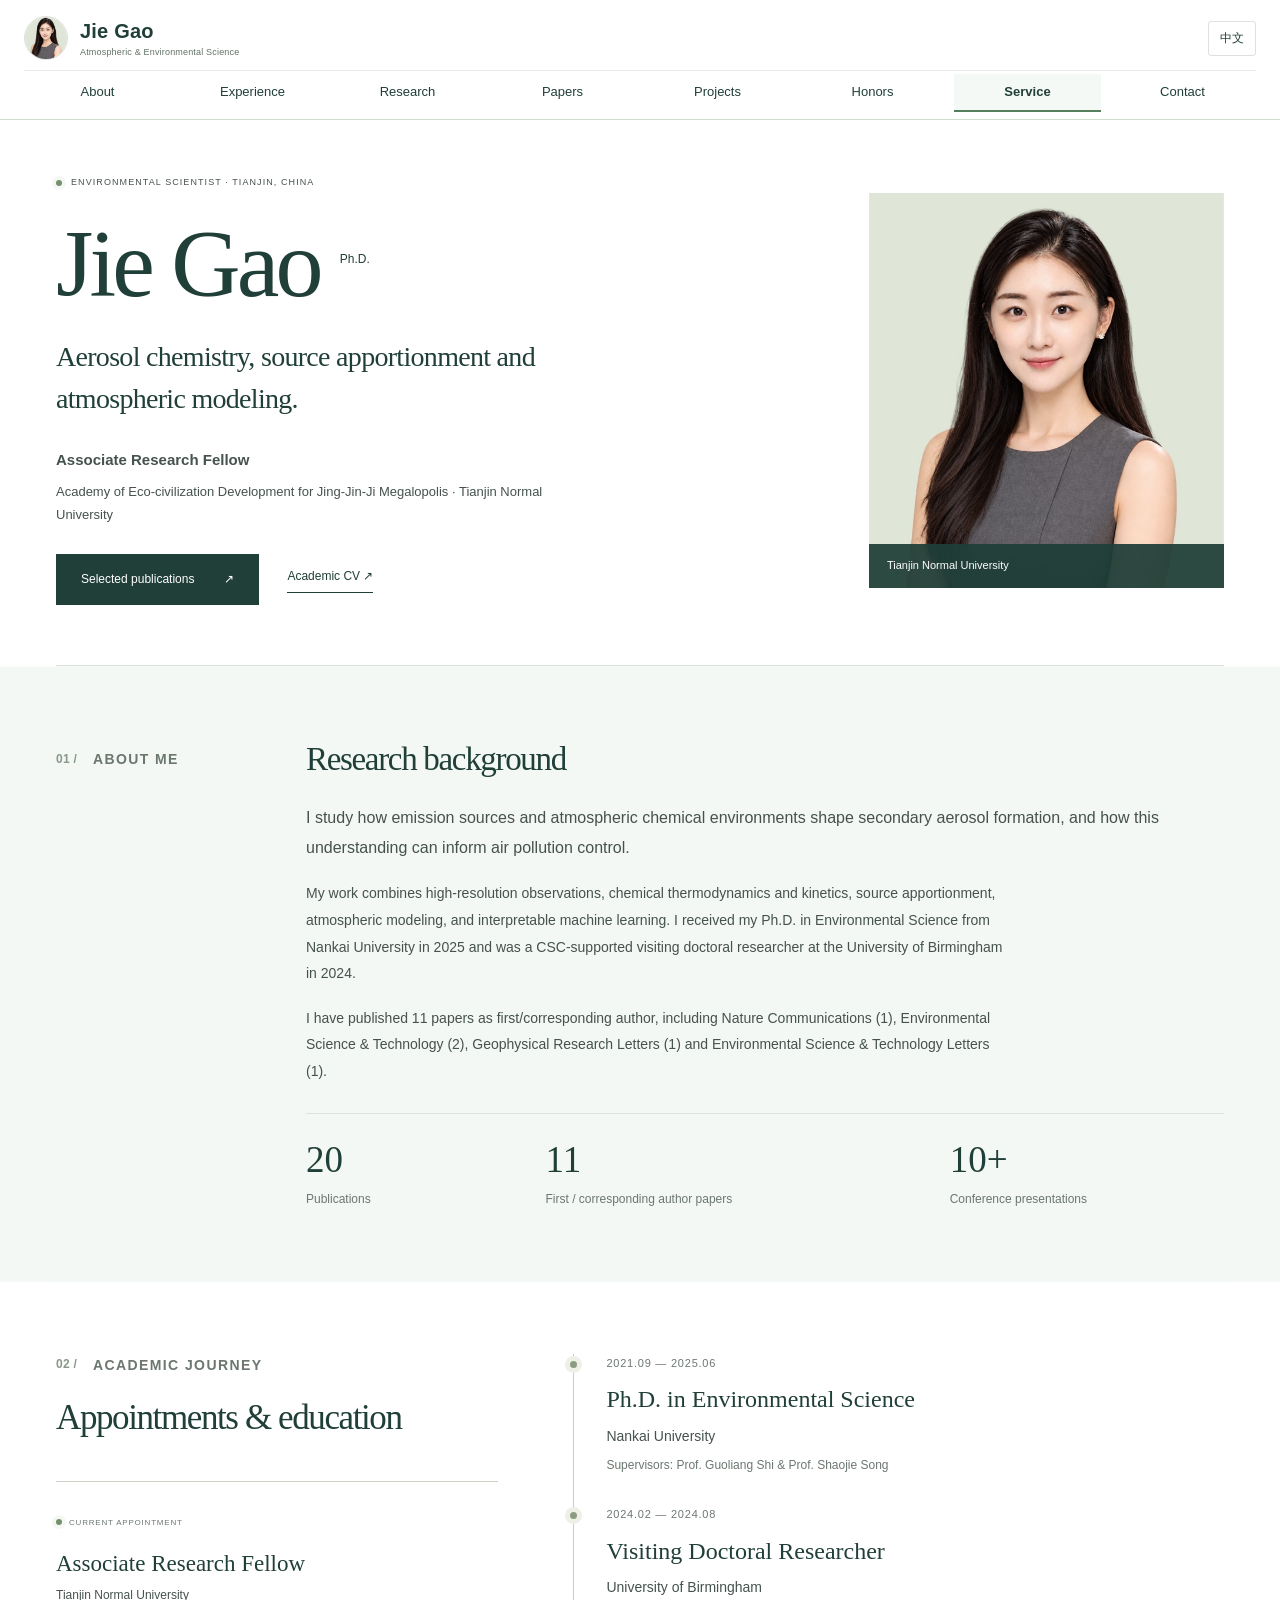
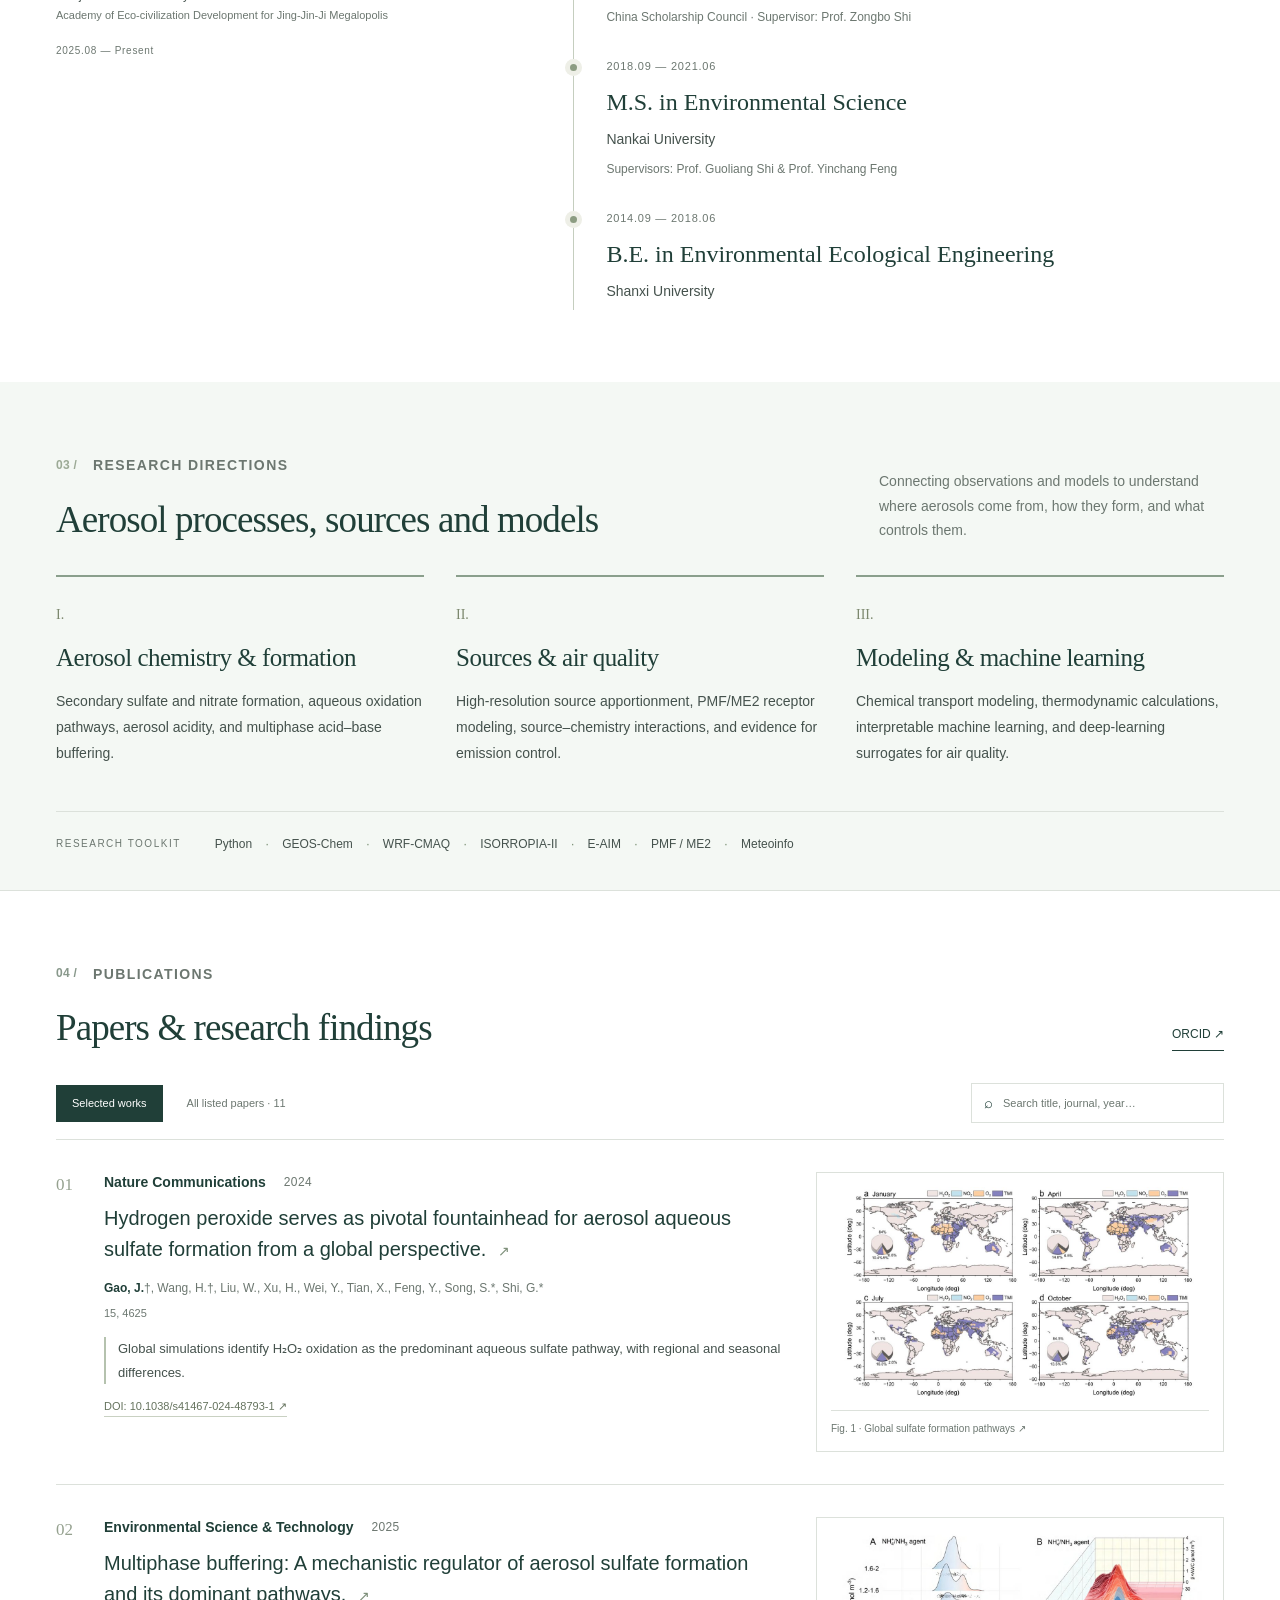
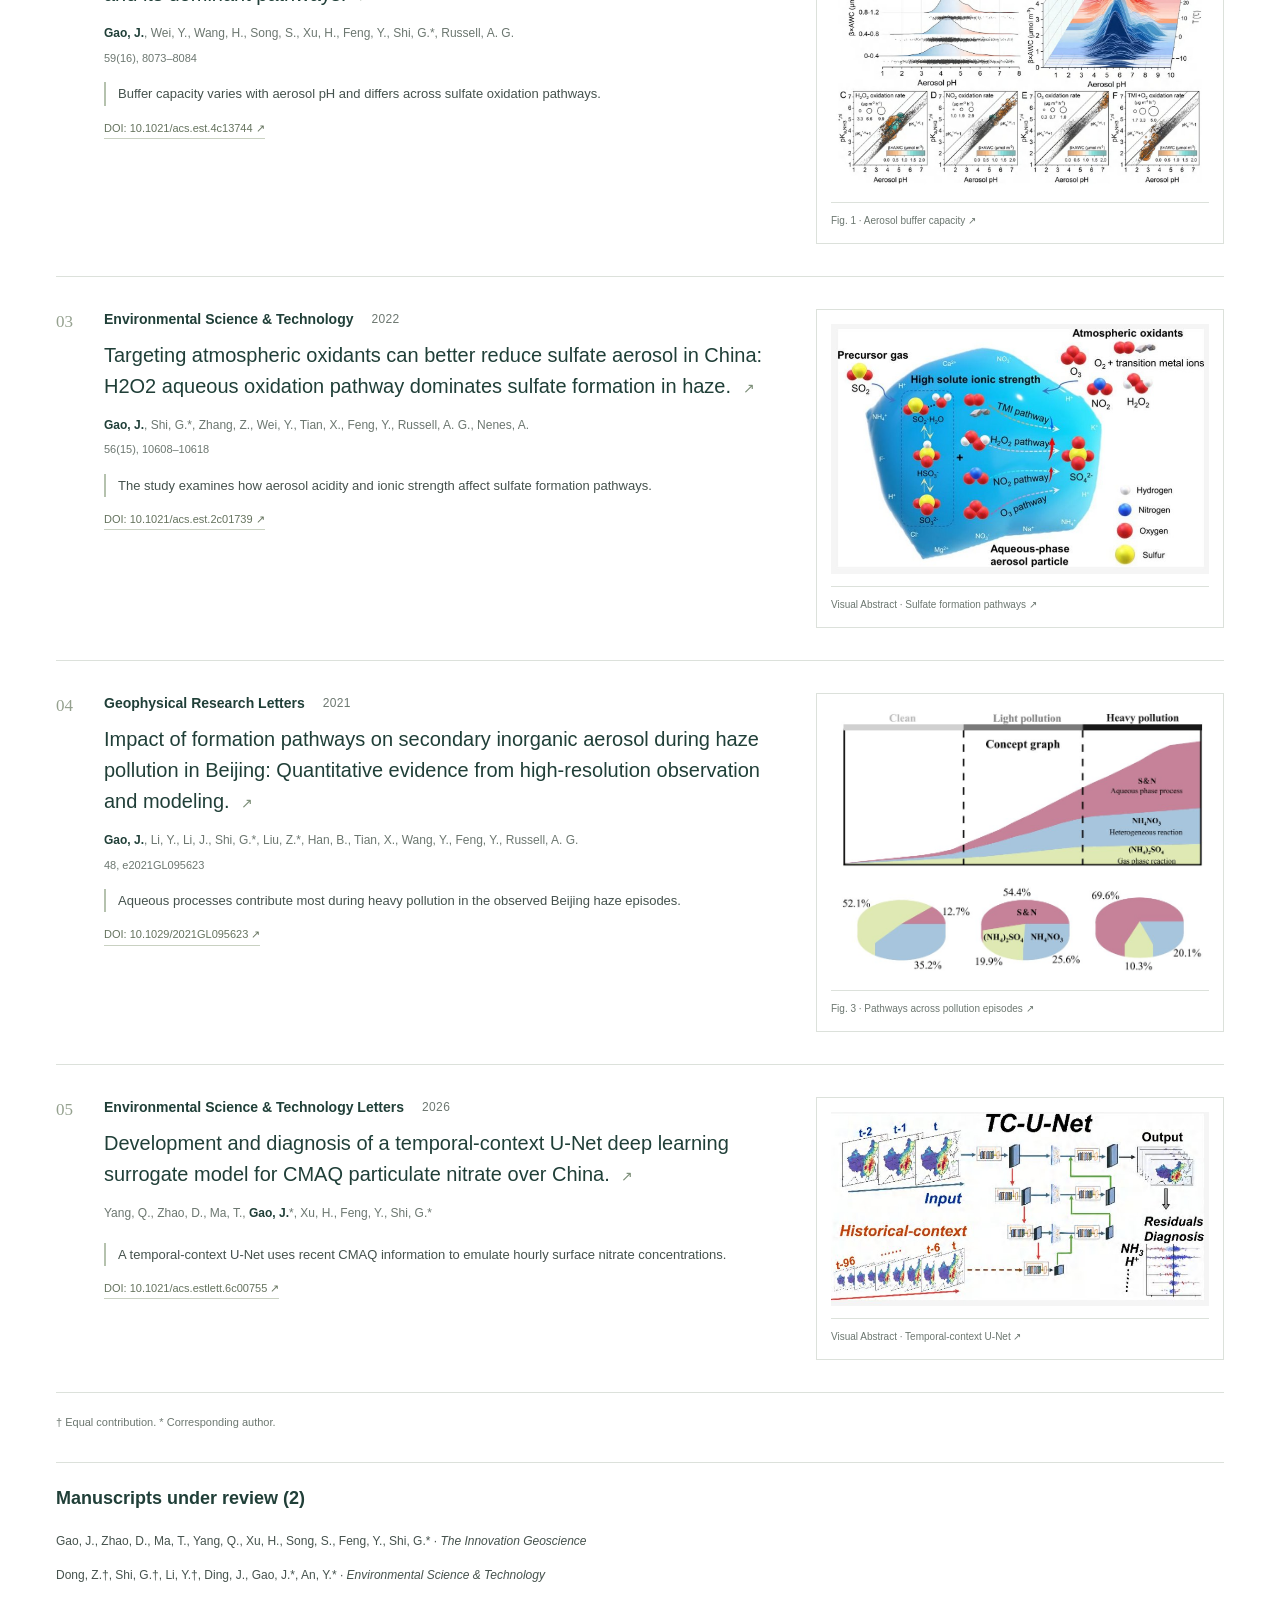
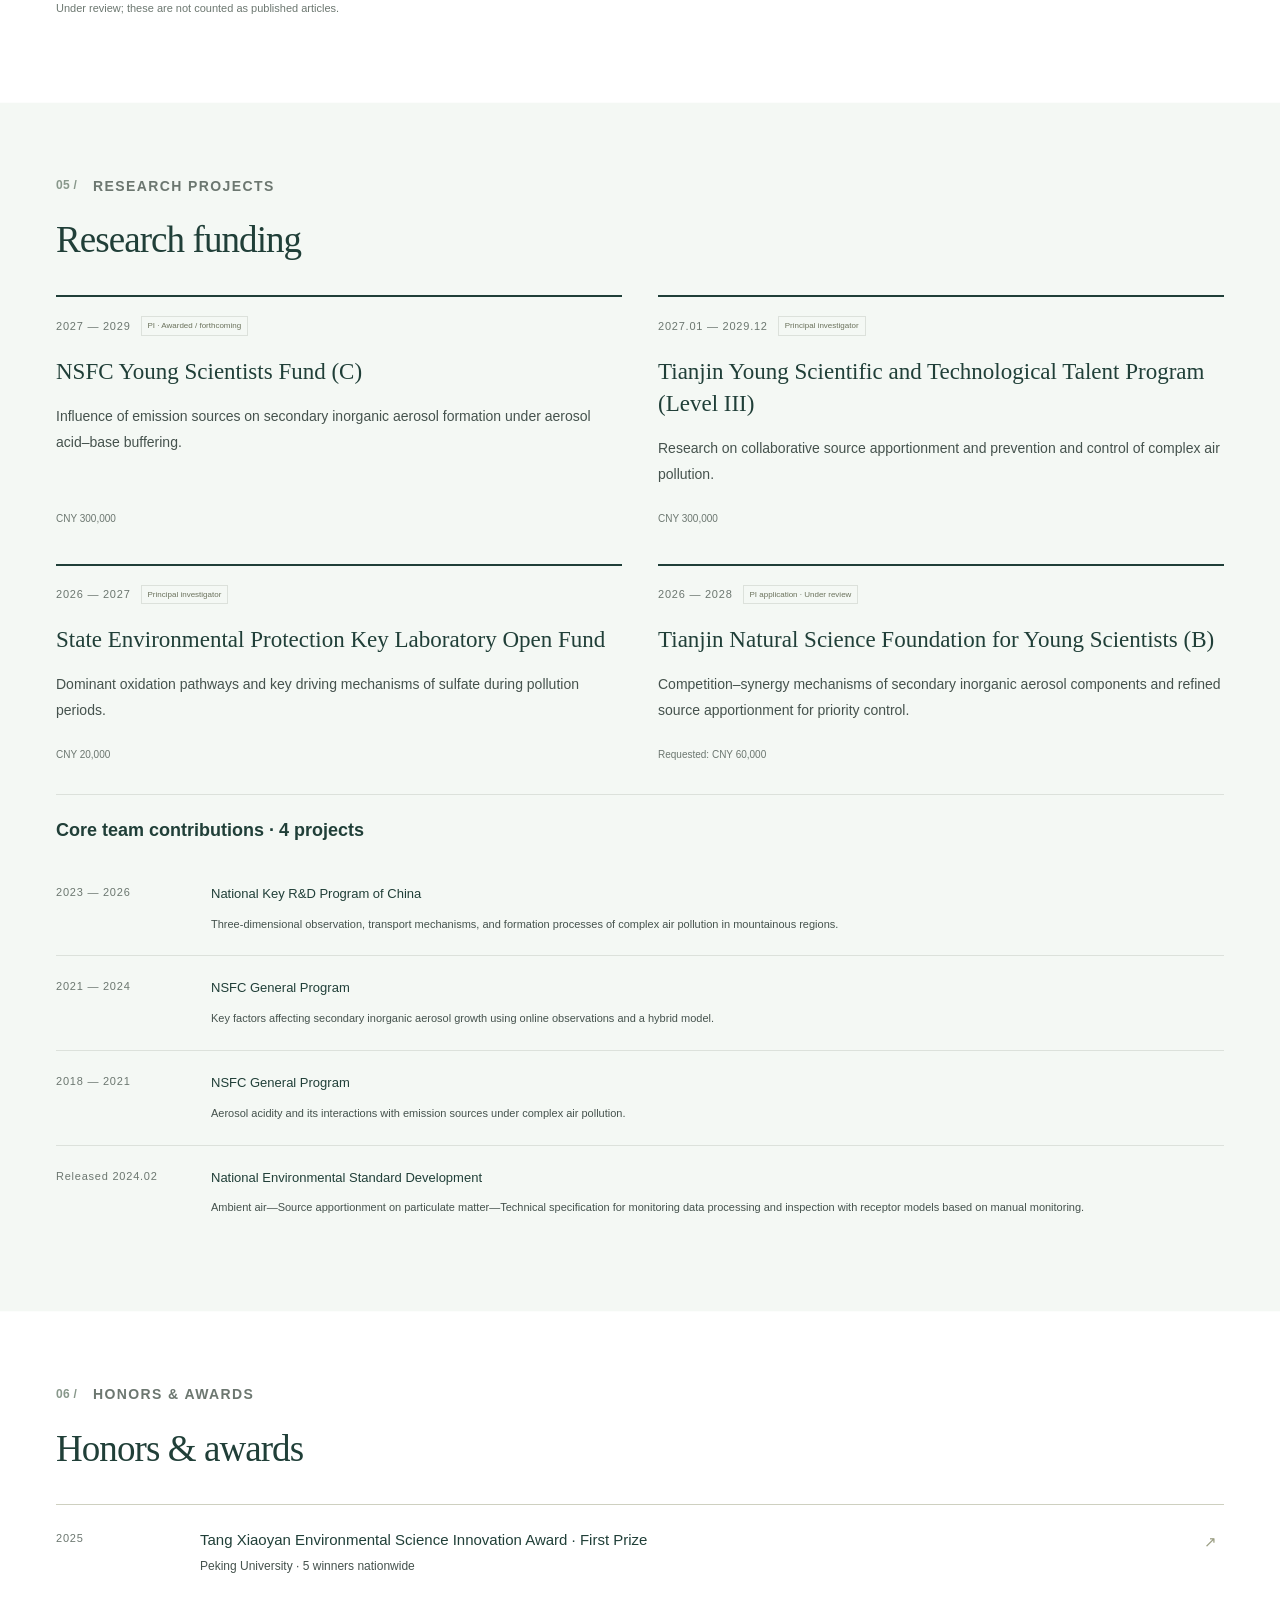
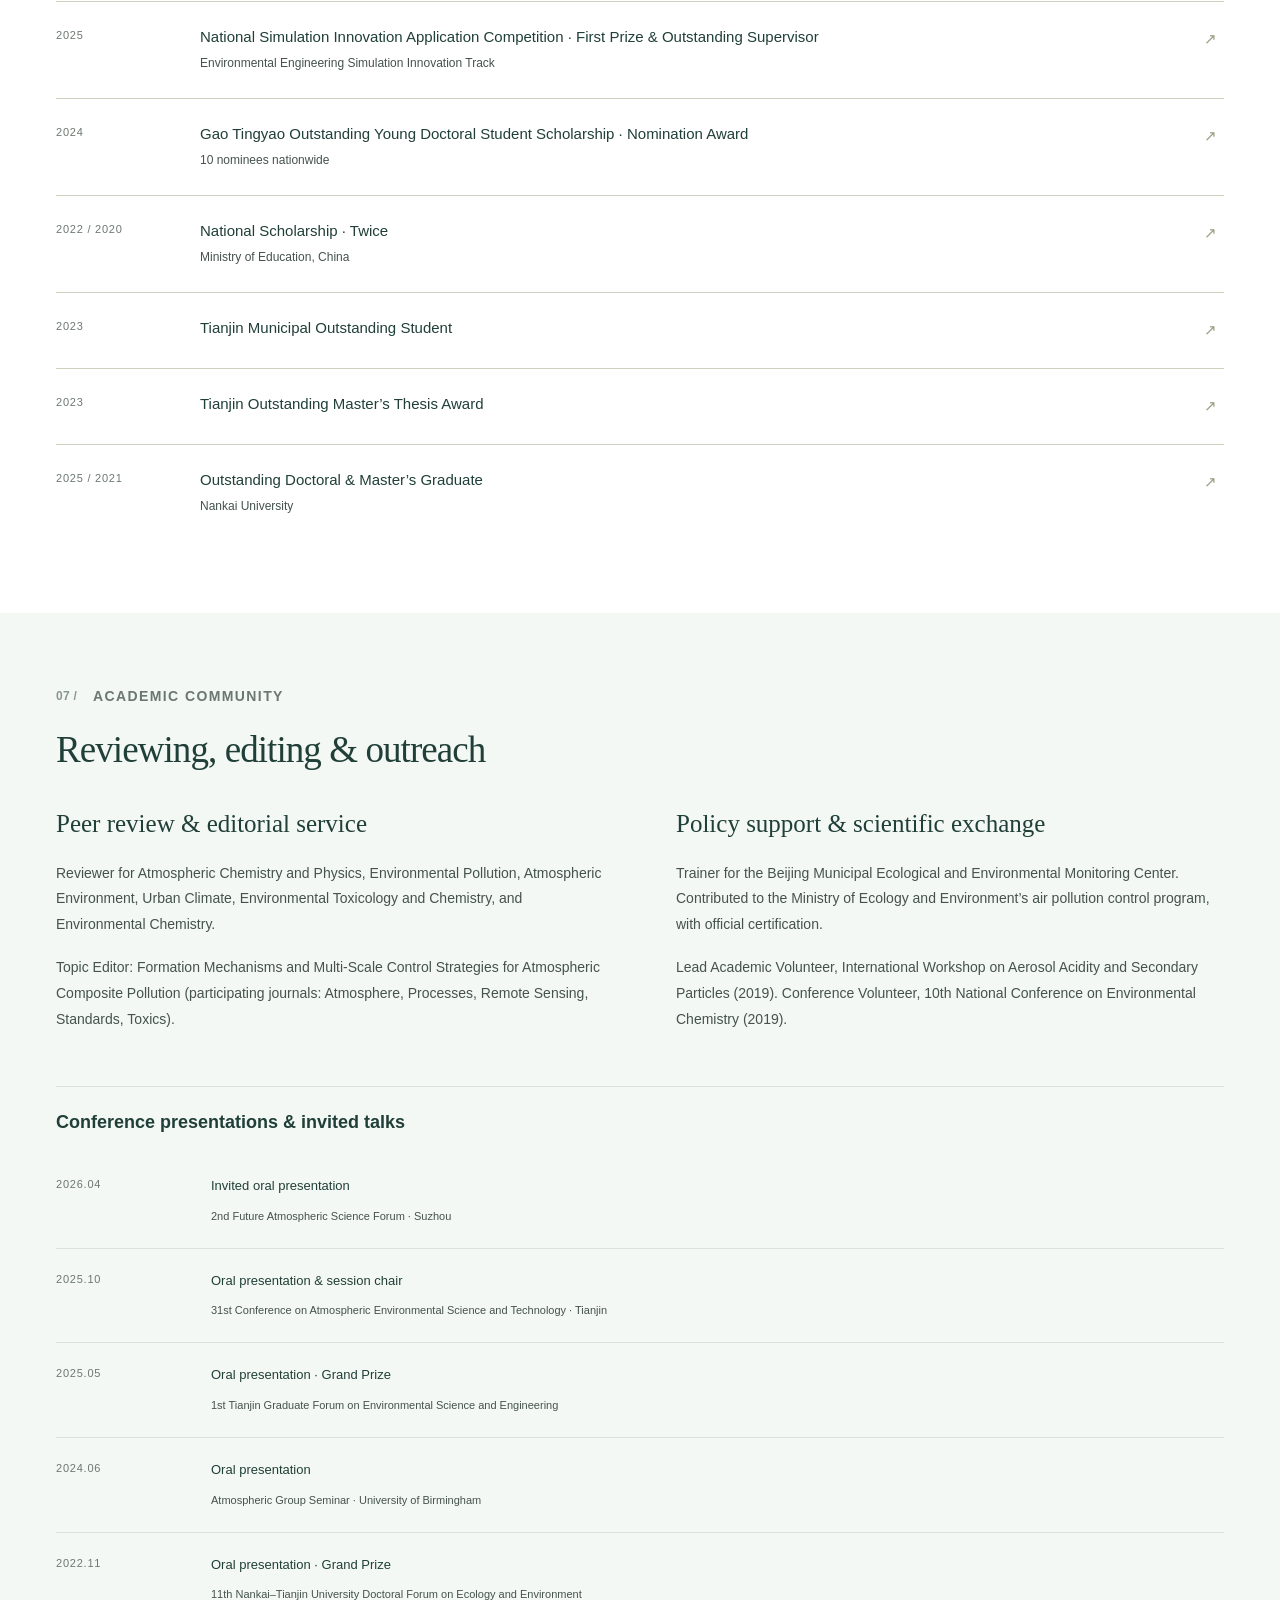
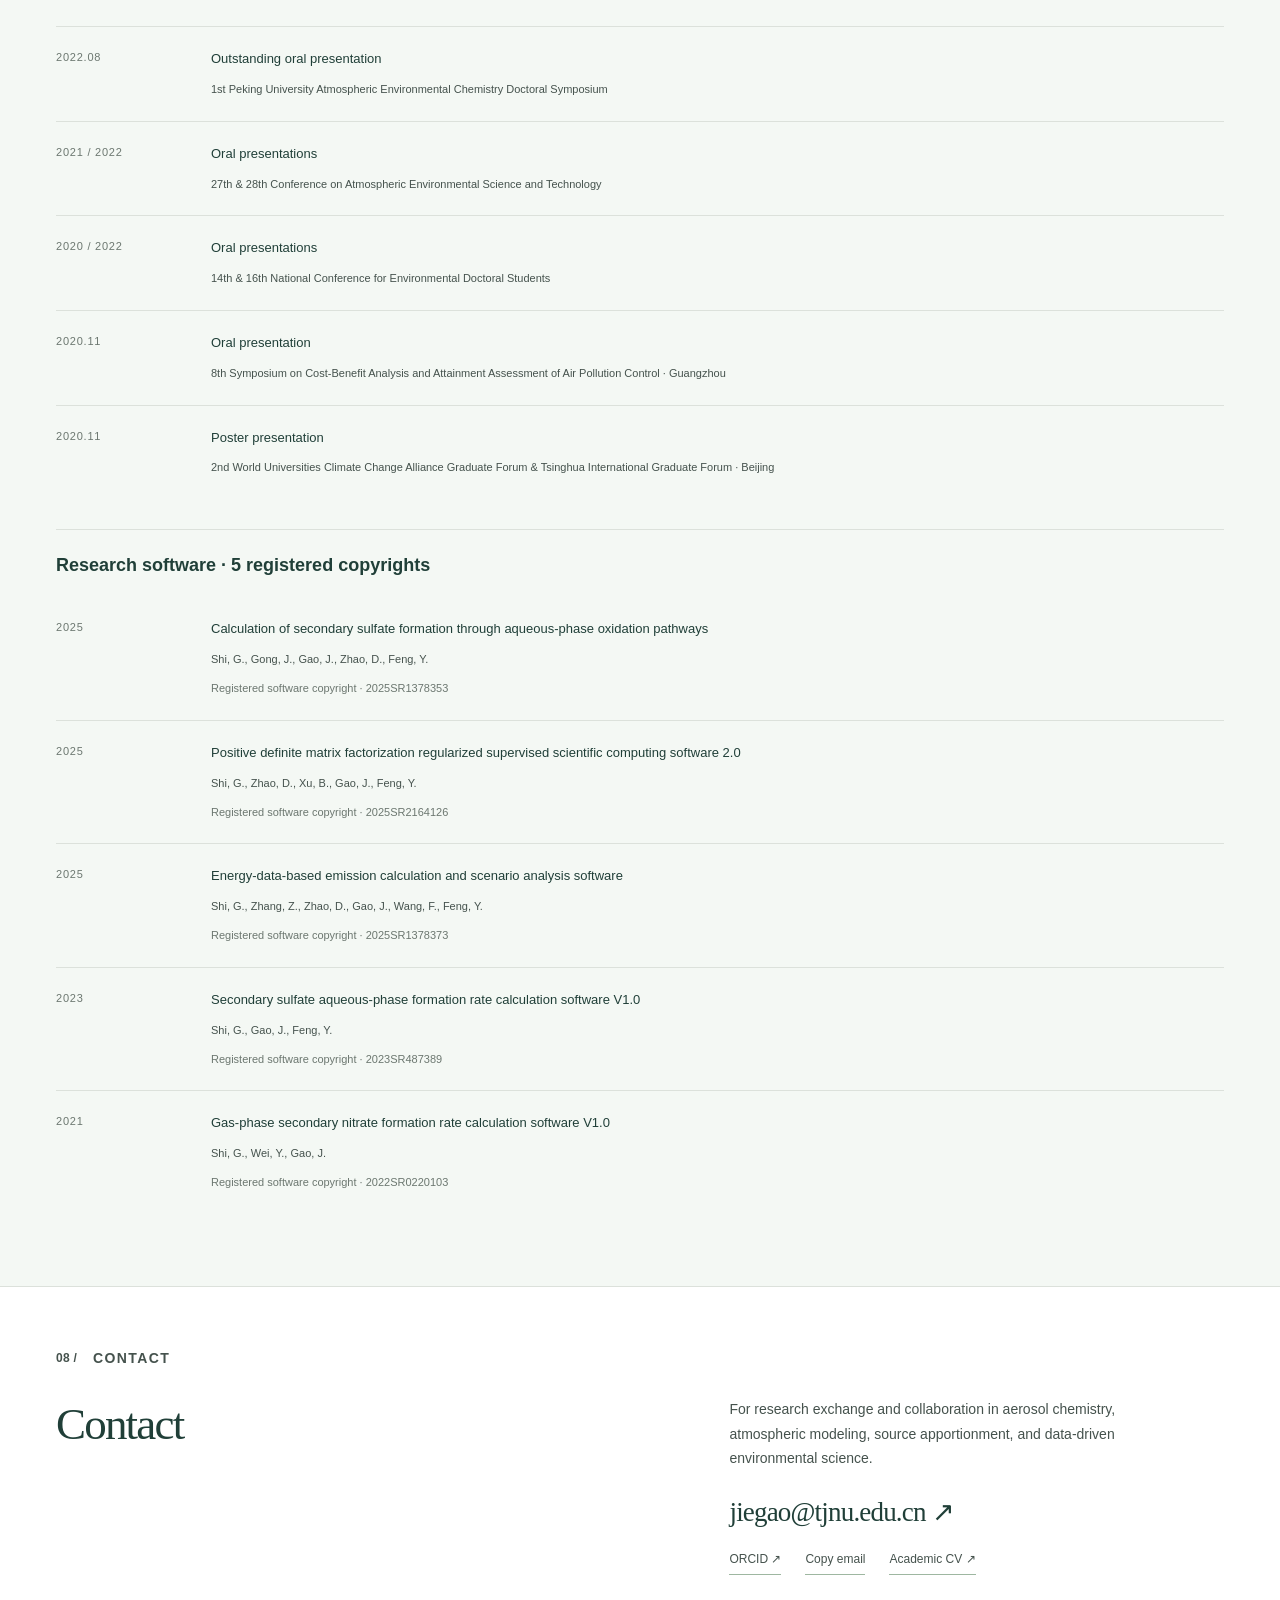
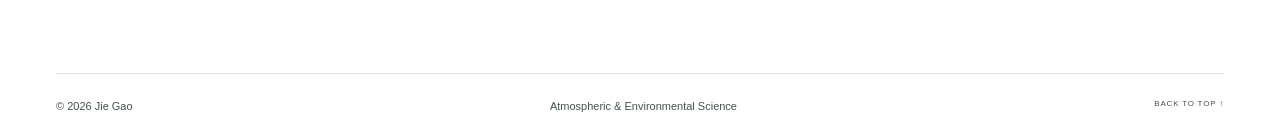
==== commit 36fa7df4: "Place paper text before figures and soften green backgrounds" ====
--- a/index.html
+++ b/index.html
@@ -5,7 +5,7 @@
 <title>Jie Gao | Atmospheric & Environmental Science</title>
 <meta name="description" content="Jie Gao, Associate Research Fellow at Tianjin Normal University. Exploring aerosol chemistry, secondary particle formation, source apportionment, atmospheric modeling, and machine learning.">
 <meta name="theme-color" content="#183e35"><meta property="og:title" content="Jie Gao | Atmospheric & Environmental Science"><meta property="og:description" content="From emissions to atmospheric chemistry. Research, publications, and academic profile."><meta property="og:type" content="profile"><meta property="og:url" content="https://jiegao-work.github.io/"><meta property="og:image" content="https://jiegao-work.github.io/docs/assets/jie-gao.jpg">
-<link rel="canonical" href="https://jiegao-work.github.io/"><link rel="icon" href="docs/assets/favicon.svg" type="image/svg+xml"><link rel="stylesheet" href="docs/style.css?v=20261113b">
+<link rel="canonical" href="https://jiegao-work.github.io/"><link rel="icon" href="docs/assets/favicon.svg" type="image/svg+xml"><link rel="stylesheet" href="docs/style.css?v=20261113c">
 <script type="application/ld+json">{"@context":"https://schema.org","@type":"Person","name":"Jie Gao","alternateName":"高洁","url":"https://jiegao-work.github.io/","jobTitle":"Associate Research Fellow","affiliation":{"@type":"Organization","name":"Tianjin Normal University"},"sameAs":["https://orcid.org/0000-0002-3572-6966"],"email":"jiegao@tjnu.edu.cn","knowsAbout":["Aerosol chemistry","Source apportionment","Atmospheric modeling","Machine learning"]}</script>
 </head>
 <body>
@@ -22,6 +22,6 @@
 <section id="community" class="section wrap"><div class="section-heading"><div><p class="section-label"><span>07 /</span><span data-en="ACADEMIC COMMUNITY" data-zh="学术服务">ACADEMIC COMMUNITY</span></p><h2 data-en="Reviewing, editing &amp; outreach" data-zh="审稿、编辑与学术交流">Reviewing, editing &amp; outreach</h2></div></div><div class="service-grid"><article><h3 data-en="Peer review & editorial service" data-zh="审稿与编辑服务">Peer review & editorial service</h3><p data-en="Reviewer for Atmospheric Chemistry and Physics, Environmental Pollution, Atmospheric Environment, Urban Climate, Environmental Toxicology and Chemistry, and Environmental Chemistry." data-zh="担任 Atmospheric Chemistry and Physics、Environmental Pollution、Atmospheric Environment、Urban Climate、Environmental Toxicology and Chemistry、Environmental Chemistry 等期刊审稿人。">Reviewer for Atmospheric Chemistry and Physics, Environmental Pollution, Atmospheric Environment, Urban Climate, Environmental Toxicology and Chemistry, and Environmental Chemistry.</p><p data-en="Topic Editor: Formation Mechanisms and Multi-Scale Control Strategies for Atmospheric Composite Pollution (participating journals: Atmosphere, Processes, Remote Sensing, Standards, Toxics)." data-zh="专题编辑：Formation Mechanisms and Multi-Scale Control Strategies for Atmospheric Composite Pollution，参与期刊包括 Atmosphere、Processes、Remote Sensing、Standards、Toxics。">Topic Editor: Formation Mechanisms and Multi-Scale Control Strategies for Atmospheric Composite Pollution (participating journals: Atmosphere, Processes, Remote Sensing, Standards, Toxics).</p></article><article><h3 data-en="Policy support & scientific exchange" data-zh="政策支持与学术交流">Policy support & scientific exchange</h3><p data-en="Trainer for the Beijing Municipal Ecological and Environmental Monitoring Center. Contributed to the Ministry of Ecology and Environment’s air pollution control program, with official certification." data-zh="为北京市生态环境监测中心开展培训；参与生态环境部大气污染防治相关工作并获得官方证明。">Trainer for the Beijing Municipal Ecological and Environmental Monitoring Center. Contributed to the Ministry of Ecology and Environment’s air pollution control program, with official certification.</p><p data-en="Lead Academic Volunteer, International Workshop on Aerosol Acidity and Secondary Particles (2019). Conference Volunteer, 10th National Conference on Environmental Chemistry (2019)." data-zh="2019年担任气溶胶酸度与二次颗粒物国际研讨会学术志愿者负责人，并参与第十届全国环境化学大会志愿服务。">Lead Academic Volunteer, International Workshop on Aerosol Acidity and Secondary Particles (2019). Conference Volunteer, 10th National Conference on Environmental Chemistry (2019).</p></article></div><div class="expanded-group more-content"><h3 class="group-heading" data-en="Conference presentations & invited talks" data-zh="会议报告与受邀报告">Conference presentations & invited talks</h3><div id="talks"></div></div><div class="expanded-group more-content"><h3 class="group-heading" data-en="Research software · 5 registered copyrights" data-zh="科研软件 · 5项软件著作权">Research software · 5 registered copyrights</h3><div id="software"></div></div></section>
 <section id="contact" class="contact-section"><div class="wrap"><p class="section-label"><span>08 /</span><span data-en="CONTACT" data-zh="联系我">CONTACT</span></p><div class="contact-grid"><h2 data-en="Contact" data-zh="联系方式">Contact</h2><div><p data-en="For research exchange and collaboration in aerosol chemistry, atmospheric modeling, source apportionment, and data-driven environmental science." data-zh="欢迎围绕气溶胶化学、大气模拟、来源解析与数据驱动的环境科学开展学术交流与合作。">For research exchange and collaboration in aerosol chemistry, atmospheric modeling, source apportionment, and data-driven environmental science.</p><a class="email" href="mailto:jiegao@tjnu.edu.cn">jiegao@tjnu.edu.cn ↗</a><div class="contact-links"><a href="https://orcid.org/0000-0002-3572-6966" target="_blank" rel="noopener">ORCID ↗</a><button id="copy-email" data-en="Copy email" data-zh="复制邮箱">Copy email</button><a href="?view=cv" target="_blank" rel="noopener" data-en="Academic CV ↗" data-zh="学术简历 ↗">Academic CV ↗</a></div><p id="copy-status" role="status"></p></div></div><footer><span data-en="© 2026 Jie Gao" data-zh="© 2026 高洁">© 2026 Jie Gao</span><span data-en="Atmospheric & Environmental Science" data-zh="大气与环境科学">Atmospheric & Environmental Science</span><a href="#" data-en="BACK TO TOP ↑" data-zh="回到顶部 ↑">BACK TO TOP ↑</a></footer></div></section>
 </main><div class="cv-toolbar"><span data-en="Jie Gao · Academic CV" data-zh="高洁 · 学术简历">Jie Gao · Academic CV</span><button id="print-cv">Print / Save PDF</button><a href="./">← Homepage</a></div>
-<noscript><p style="padding:24px">Enable JavaScript to view the full publication list and academic record. Contact: jiegao@tjnu.edu.cn.</p></noscript><script src="docs/profile.js?v=20261113b"></script><script src="docs/app.js?v=20261113b"></script>
+<noscript><p style="padding:24px">Enable JavaScript to view the full publication list and academic record. Contact: jiegao@tjnu.edu.cn.</p></noscript><script src="docs/profile.js?v=20261113c"></script><script src="docs/app.js?v=20261113c"></script>
 </body></html>
 
--- a/docs/style.css
+++ b/docs/style.css
@@ -32,21 +32,21 @@
 .section{padding-top:72px;padding-bottom:72px}.section-label{font-size:14px;letter-spacing:.1em}.section-label>span:first-child{font-size:12px;letter-spacing:.02em}.section-heading{margin-bottom:32px}.section-heading h2{font-size:37px;line-height:1.25;letter-spacing:-.025em}.about{grid-template-columns:200px 1fr;gap:50px}.about h2{font-size:33px;margin-bottom:22px}.about .lead{font-size:16px;line-height:1.85}.about-main>p:not(.lead):not(.fine){font-size:14px;line-height:1.9}.stats{margin-top:28px}.stats strong{font-size:37px}.stats span{font-size:12px}
 .experience-section{background:#f0f2ec}.experience-grid{grid-template-columns:.85fr 1.25fr;gap:75px}.experience-grid h2{font-size:35px}.timeline h3{font-size:24px}.timeline .institution{font-size:14px}.timeline .fine{font-size:12px!important}
 .research-section{background:#fff;color:var(--ink);padding:72px 0 35px;border-bottom:1px solid var(--line)}.research-section .section-label,.research-section .section-heading>p{color:var(--muted)}.research-grid{gap:32px}.research-grid article{border-top:2px solid #8a9f8c;padding:24px 0;display:block}.research-grid h3{font-size:25px;margin:14px 0}.research-grid p{color:var(--text);font-size:14px;line-height:1.85}.small-number{font-size:14px;color:#7c886e}.toolbox{border-top:1px solid var(--line);padding-top:22px}.toolbox>span{color:var(--muted);font-size:10px}.toolbox p{color:var(--text);font-size:12px}
-.publication{grid-template-columns:32px 1fr;gap:16px;padding:32px 0}.pub-body:has(.paper-figure){display:grid;grid-template-columns:minmax(240px,.9fr) minmax(0,1.5fr);gap:32px;align-items:start}.pub-content{min-width:0}.paper-figure{background:white;border:1px solid var(--line);padding:14px}.paper-figure img{display:block;width:100%;height:auto;object-fit:contain}.paper-figure a{display:block}.paper-figure figcaption{font-size:10px;color:var(--muted);line-height:1.6;margin-top:12px;border-top:1px solid var(--line);padding-top:10px}.publication h3{font-size:23px;line-height:1.45}.authors{font-size:12px;line-height:1.8}.pub-detail{font-size:11px}.pub-detail>span{display:none}.paper-finding{font-size:13px;line-height:1.8;margin:14px 0 5px;color:var(--text);padding-left:12px;border-left:2px solid #b5c2ae}.doi{font-size:11px}.publication-note{font-size:11px!important}.pub-meta{flex-wrap:wrap}.pub-meta>span:first-child{font-size:14px}.pub-meta>span:nth-child(2){font-size:12px}.pub-star,.award-symbol{display:none}.award-section{background:#f0f2ec}.award h3{font-size:15px}.award p{font-size:12px}.grant p,.service-grid p{font-size:14px;line-height:1.85}.contact-section{padding-top:60px}.contact-grid h2{font-size:45px}.contact-grid>div>p{font-size:14px}.contact-links a,.contact-links button{font-size:12px}footer{font-size:11px}
+.publication{grid-template-columns:32px 1fr;gap:16px;padding:32px 0}.pub-body:has(.paper-figure){display:grid;grid-template-columns:minmax(0,1.5fr) minmax(240px,.9fr);gap:32px;align-items:start}.pub-content{min-width:0}.paper-figure{background:white;border:1px solid var(--line);padding:14px}.paper-figure img{display:block;width:100%;height:auto;object-fit:contain}.paper-figure a{display:block}.paper-figure figcaption{font-size:10px;color:var(--muted);line-height:1.6;margin-top:12px;border-top:1px solid var(--line);padding-top:10px}.publication h3{font-size:23px;line-height:1.45}.authors{font-size:12px;line-height:1.8}.pub-detail{font-size:11px}.pub-detail>span{display:none}.paper-finding{font-size:13px;line-height:1.8;margin:14px 0 5px;color:var(--text);padding-left:12px;border-left:2px solid #b5c2ae}.doi{font-size:11px}.publication-note{font-size:11px!important}.pub-meta{flex-wrap:wrap}.pub-meta>span:first-child{font-size:14px}.pub-meta>span:nth-child(2){font-size:12px}.pub-star,.award-symbol{display:none}.award-section{background:#f0f2ec}.award h3{font-size:15px}.award p{font-size:12px}.grant p,.service-grid p{font-size:14px;line-height:1.85}.contact-section{padding-top:60px}.contact-grid h2{font-size:45px}.contact-grid>div>p{font-size:14px}.contact-links a,.contact-links button{font-size:12px}footer{font-size:11px}
 html[lang="zh-CN"] .hero h1{font-family:var(--sans);font-size:78px;font-weight:500;letter-spacing:.06em}html[lang="zh-CN"] .hero-statement{font-size:25px;letter-spacing:0}.cv .header{display:none}.cv{padding-top:0}.cv .paper-figure,.cv .paper-finding{display:none}.cv .pub-body{display:block}
-@media(max-width:1080px){.header{height:78px;padding:0 24px}.header nav{display:none}.header-actions #menu{display:block;font-size:20px;line-height:1;padding:7px 10px}.menu-open .header nav{display:grid;position:absolute;top:78px;left:0;right:0;grid-template-columns:repeat(4,1fr);padding:18px 24px;gap:10px 25px;background:var(--paper);border-bottom:1px solid var(--line);box-shadow:0 8px 16px #203f3810}.menu-open .header nav a{display:block!important;font-size:13px}body{padding-top:78px}.hero{gap:38px}.hero h1{font-size:78px}.hero .portrait{height:370px}.hero-statement{font-size:25px}.pub-body:has(.paper-figure){grid-template-columns:1fr 1.4fr;gap:22px}}
+@media(max-width:1080px){.header{height:78px;padding:0 24px}.header nav{display:none}.header-actions #menu{display:block;font-size:20px;line-height:1;padding:7px 10px}.menu-open .header nav{display:grid;position:absolute;top:78px;left:0;right:0;grid-template-columns:repeat(4,1fr);padding:18px 24px;gap:10px 25px;background:var(--paper);border-bottom:1px solid var(--line);box-shadow:0 8px 16px #203f3810}.menu-open .header nav a{display:block!important;font-size:13px}body{padding-top:78px}.hero{gap:38px}.hero h1{font-size:78px}.hero .portrait{height:370px}.hero-statement{font-size:25px}.pub-body:has(.paper-figure){grid-template-columns:minmax(0,1.4fr) minmax(0,1fr);gap:22px}}
 @media(max-width:700px){.wrap{width:calc(100% - 40px)}.header{height:72px;padding:0 20px;gap:12px}.brand-name{font-size:18px}.brand-sub{font-size:8px}.nav-portrait{width:38px;height:38px}.brand{gap:10px}.menu-open .header nav{top:72px;grid-template-columns:repeat(2,1fr)}body{padding-top:72px}html{scroll-padding-top:92px}.hero{grid-template-columns:1fr;gap:32px;padding-top:34px;padding-bottom:42px}.hero h1{font-size:76px;margin:18px 0}.hero-statement{font-size:25px;max-width:100%}.hero-role{font-size:14px}.hero-affiliation{font-size:12px}.hero .portrait{max-width:100%;height:375px}.hero .portrait img{object-fit:contain}.section,.research-section{padding-top:50px;padding-bottom:50px}.section-heading h2{font-size:29px}.section-label{font-size:13px}.about{grid-template-columns:1fr;gap:22px}.about h2{font-size:28px}.about .lead{font-size:15px}.about-main>p:not(.lead):not(.fine){font-size:13px}.stats span{font-size:10px}.experience-grid{grid-template-columns:1fr;gap:30px}.experience-grid h2{font-size:29px}.research-grid{grid-template-columns:1fr;gap:4px}.research-grid article{padding:20px 0}.research-grid h3{font-size:24px}.research-grid p{font-size:13px}.publication{grid-template-columns:23px 1fr;gap:10px;padding:26px 0}.pub-body:has(.paper-figure){display:flex;flex-direction:column;gap:20px}.paper-figure{width:100%;max-width:470px;padding:12px}.publication h3{font-size:21px}.authors{font-size:11px}.paper-finding{font-size:12px}.doi{font-size:10px}.pub-meta>span:first-child{font-size:13px}.contact-grid h2{font-size:32px}.contact-grid>div>p{font-size:13px}html[lang="zh-CN"] .hero h1{font-size:62px}html[lang="zh-CN"] .hero-statement{font-size:23px}.grant p,.service-grid p{font-size:13px}}
 @media print{body{padding-top:0}.header{display:none!important}.paper-figure,.paper-finding{display:none}.pub-body{display:block!important}.section-heading h2{font-size:25px}.section-label{font-size:11px}.hero{border:none}.research-section{background:white}.research-grid p{font-size:11px}}
 .cv .hero .portrait{height:175px;max-width:140px}.cv .hero .hero-statement{font-size:22px}
 
 /* Always-visible two-row identity and navigation bar. */
-:root{--paper:#fff;--sage:#edf5ee;--soft-green:#edf5ee;--accent:#89a58e}
+:root{--paper:#fff;--sage:#f4f8f4;--soft-green:#f4f8f4;--accent:#89a58e}
 body{background:#fff;padding-top:120px!important}html{scroll-padding-top:142px}
 .header{position:fixed!important;top:0!important;left:0!important;right:0!important;z-index:1000!important;display:grid!important;grid-template-columns:minmax(0,1fr) auto;grid-template-rows:64px 44px;grid-template-areas:"brand controls" "navigation navigation";height:120px!important;padding:6px max(24px,calc((100vw - 1240px)/2))!important;gap:0 16px!important;background:#fff!important;border-bottom:1px solid #cfded1;backdrop-filter:none}
 .header .brand{grid-area:brand;justify-self:start;min-width:0}.header .header-actions{grid-area:controls;justify-self:end}.header .brand-sub{color:#617266}
 .header nav,.menu-open .header nav{grid-area:navigation;display:grid!important;grid-template-columns:repeat(8,minmax(0,1fr));gap:8px!important;position:static!important;width:100%;height:44px;margin:0;padding:0!important;align-items:center;background:#fff!important;border-top:1px solid #e7eee8;border-bottom:0;box-shadow:none;overflow:visible!important}
 .header nav a,.menu-open .header nav a,.header nav a[href="#experience"]{display:block!important;visibility:visible!important;text-align:center;white-space:nowrap;padding:7px 2px;font-size:13px;line-height:22px;border-radius:0;min-width:0}
-.header nav a.current{color:#203f38;border-bottom-color:#547e5c;background:#f0f6f0}.header #menu{display:none!important}
+.header nav a.current{color:#203f38;border-bottom-color:#547e5c;background:#f5f9f5}.header #menu{display:none!important}
 .hero,#publications{background:#fff}.about,#projects,#community{background:var(--soft-green);box-shadow:0 0 0 100vmax var(--soft-green);clip-path:inset(0 -100vmax)}
 .experience-section,.award-section{background:#fff}.research-section{background:var(--soft-green)}
 .contact-section{background:#fff;color:var(--ink);border-top:1px solid var(--line)}.contact-section .section-label,.contact-section .section-label>span:first-child,.contact-grid>div>p,.contact-links a,.contact-links button,footer{color:var(--text)}.contact-links a,.contact-links button{border-bottom-color:#9eb7a1}footer{border-top-color:var(--line)}
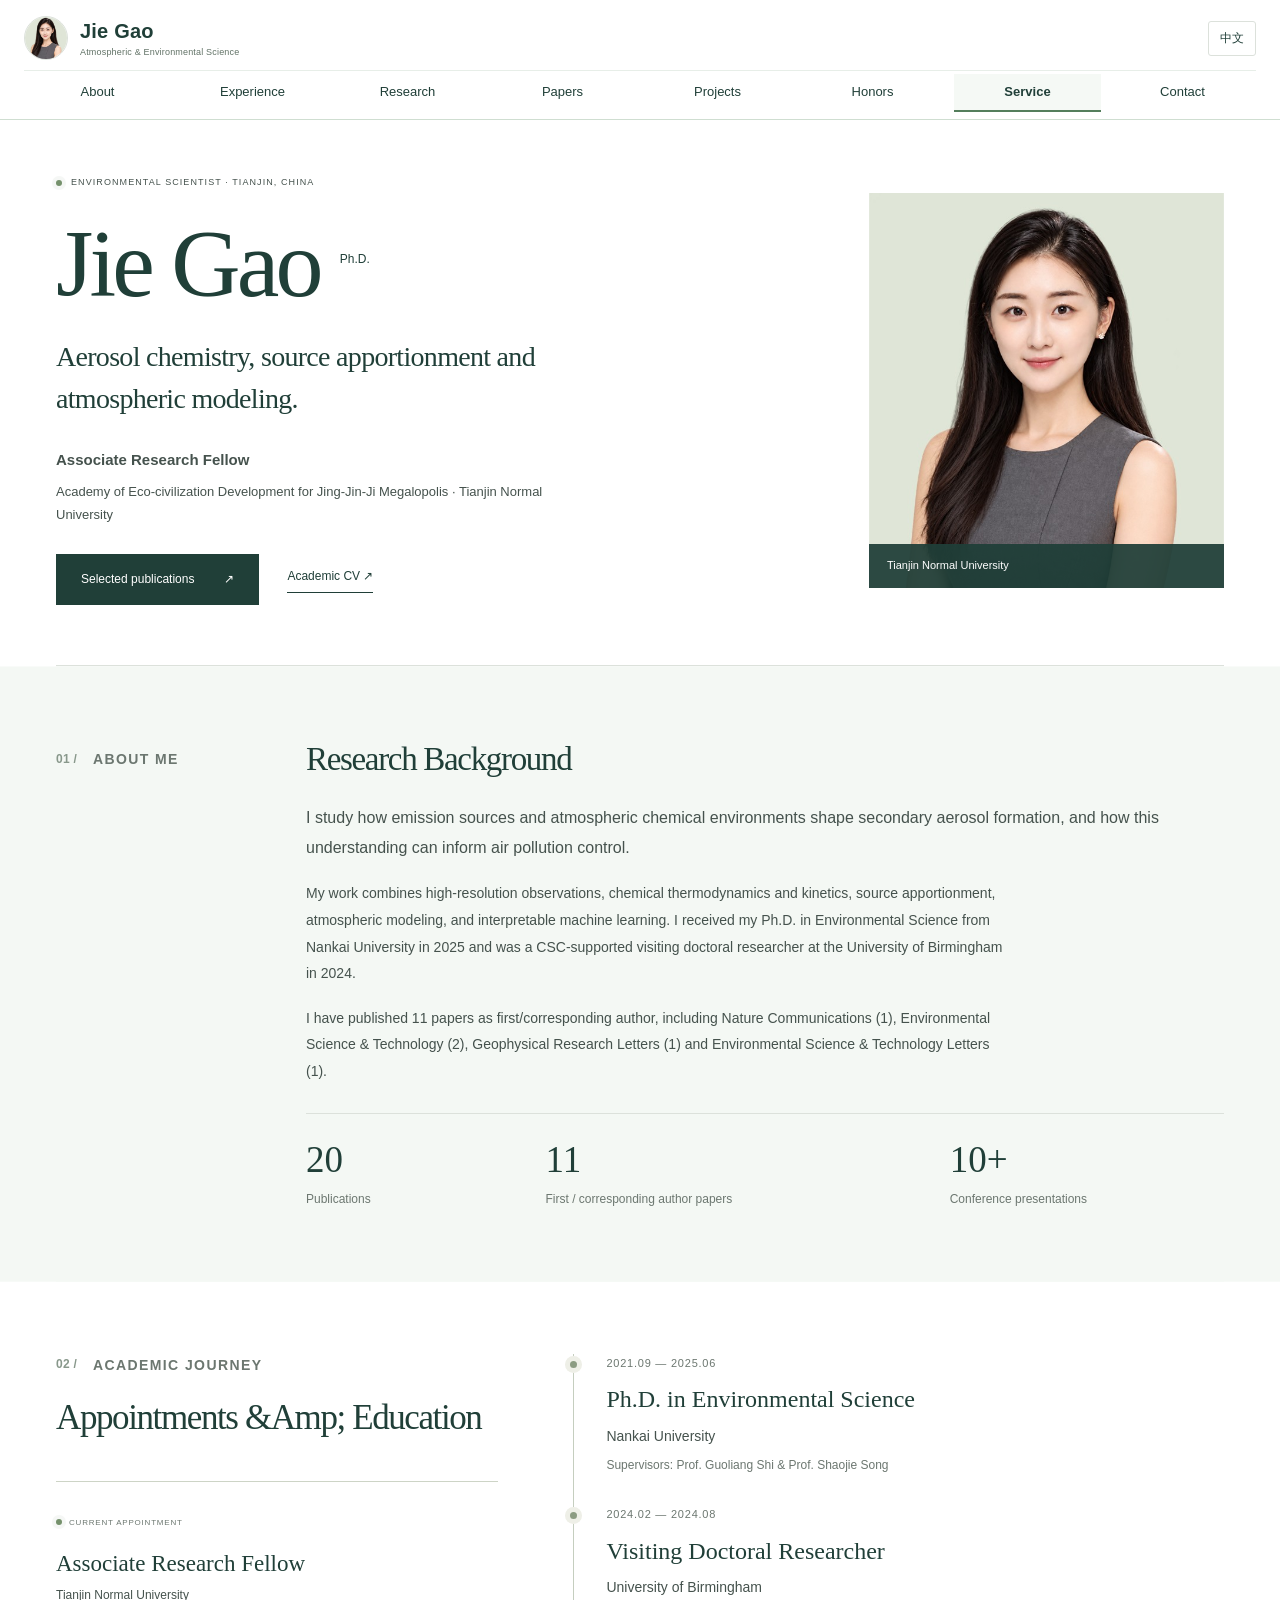
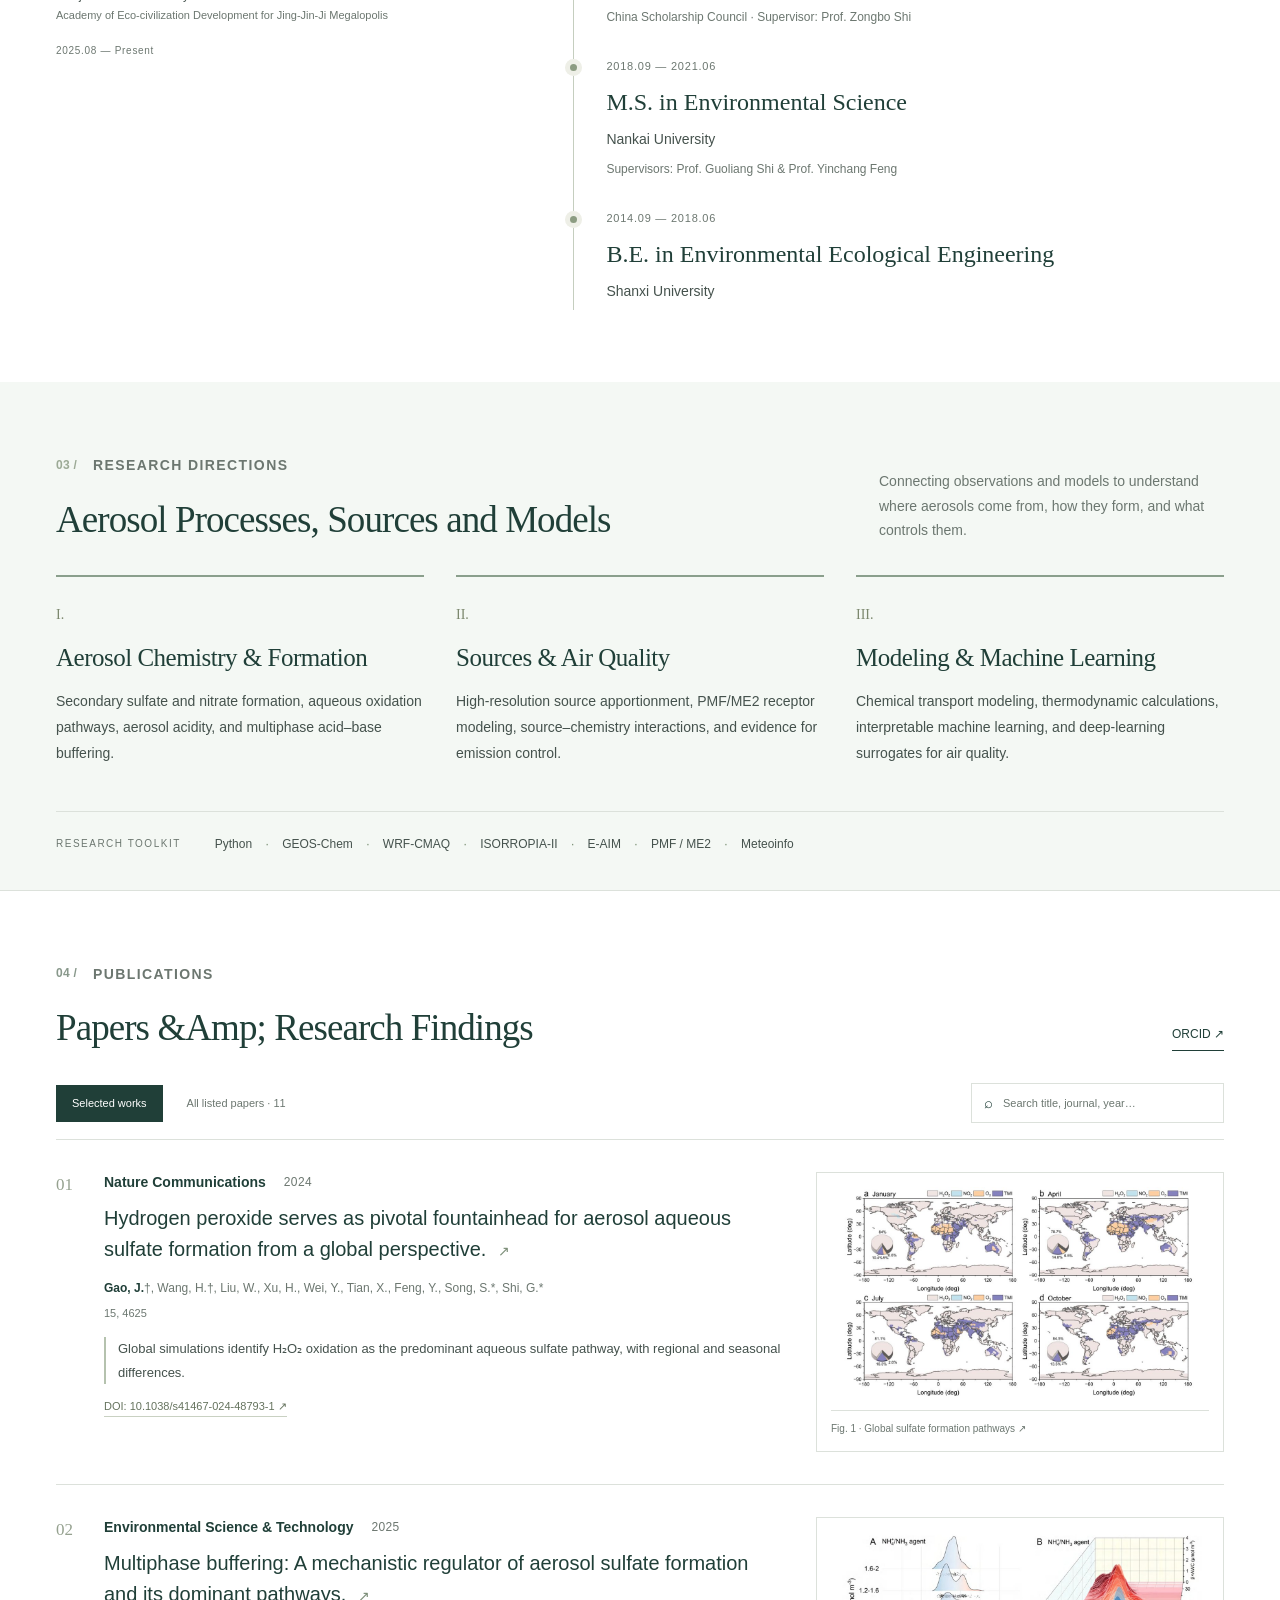
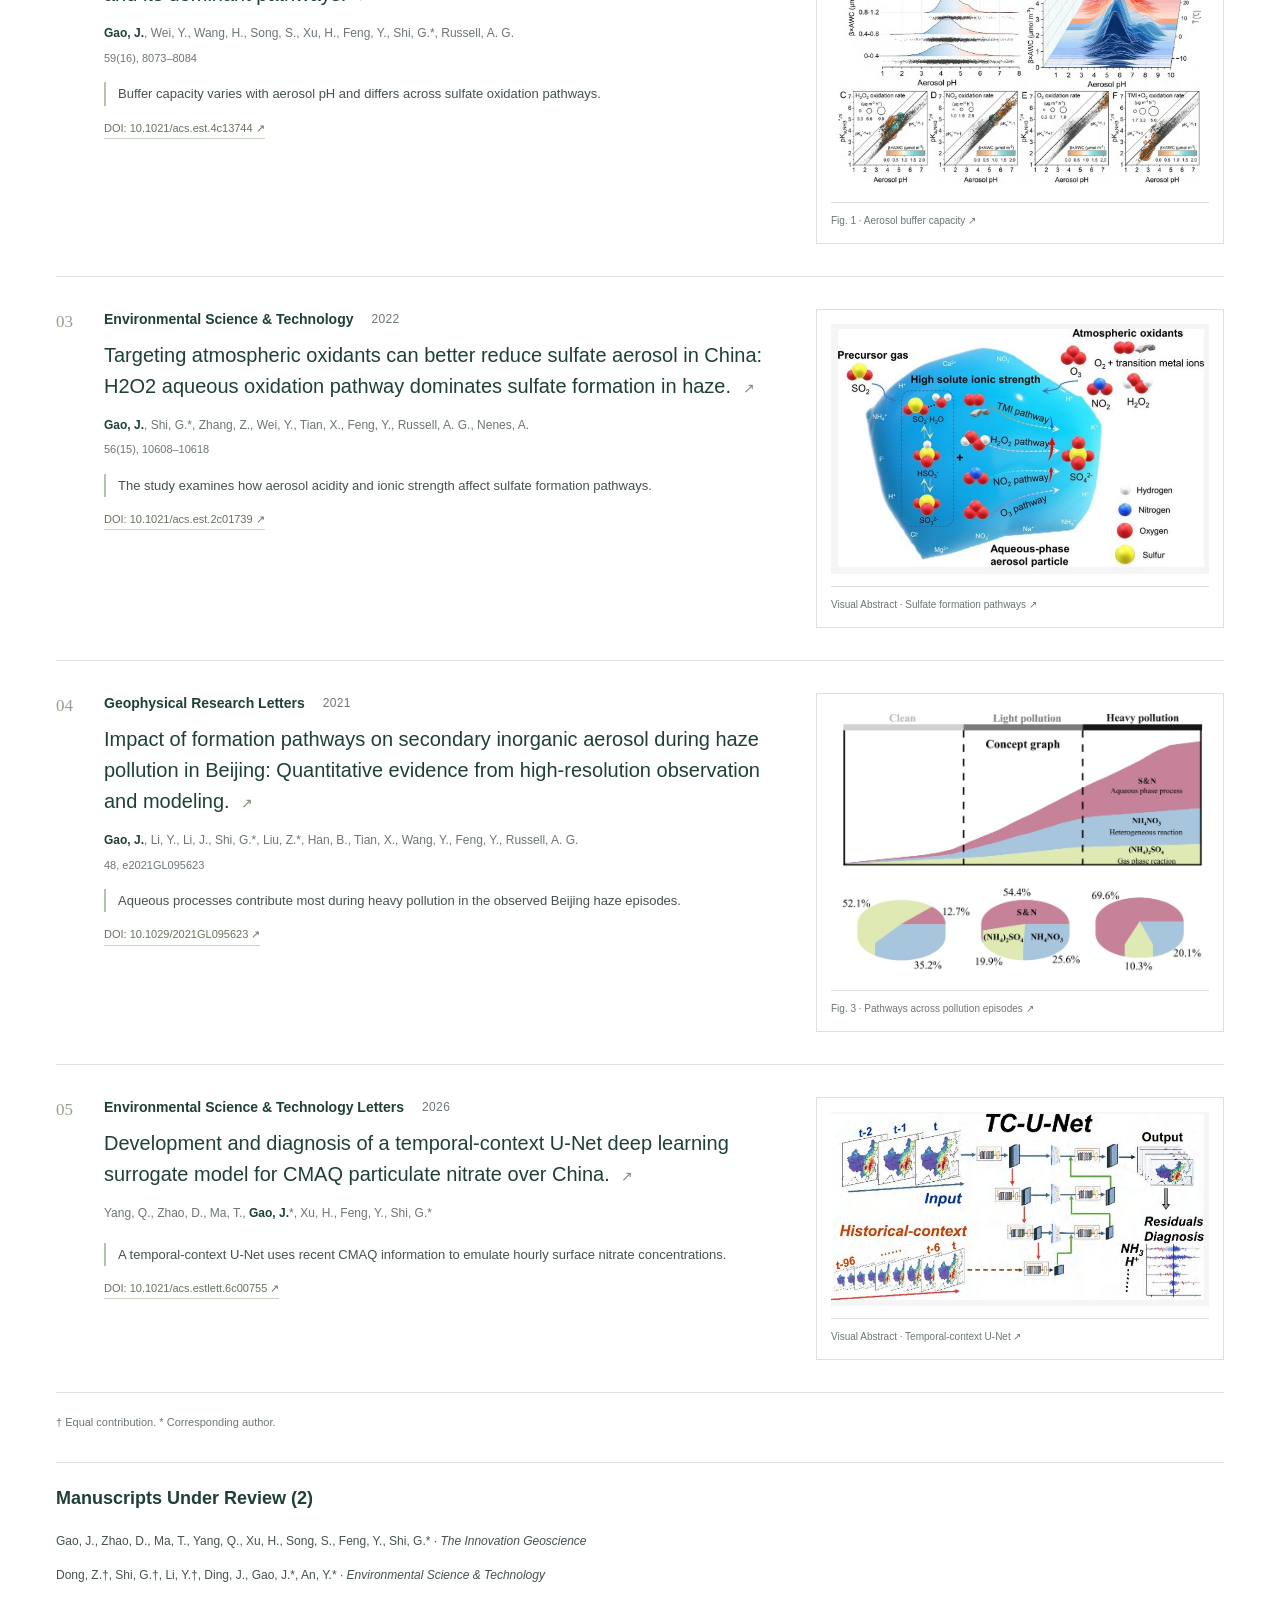
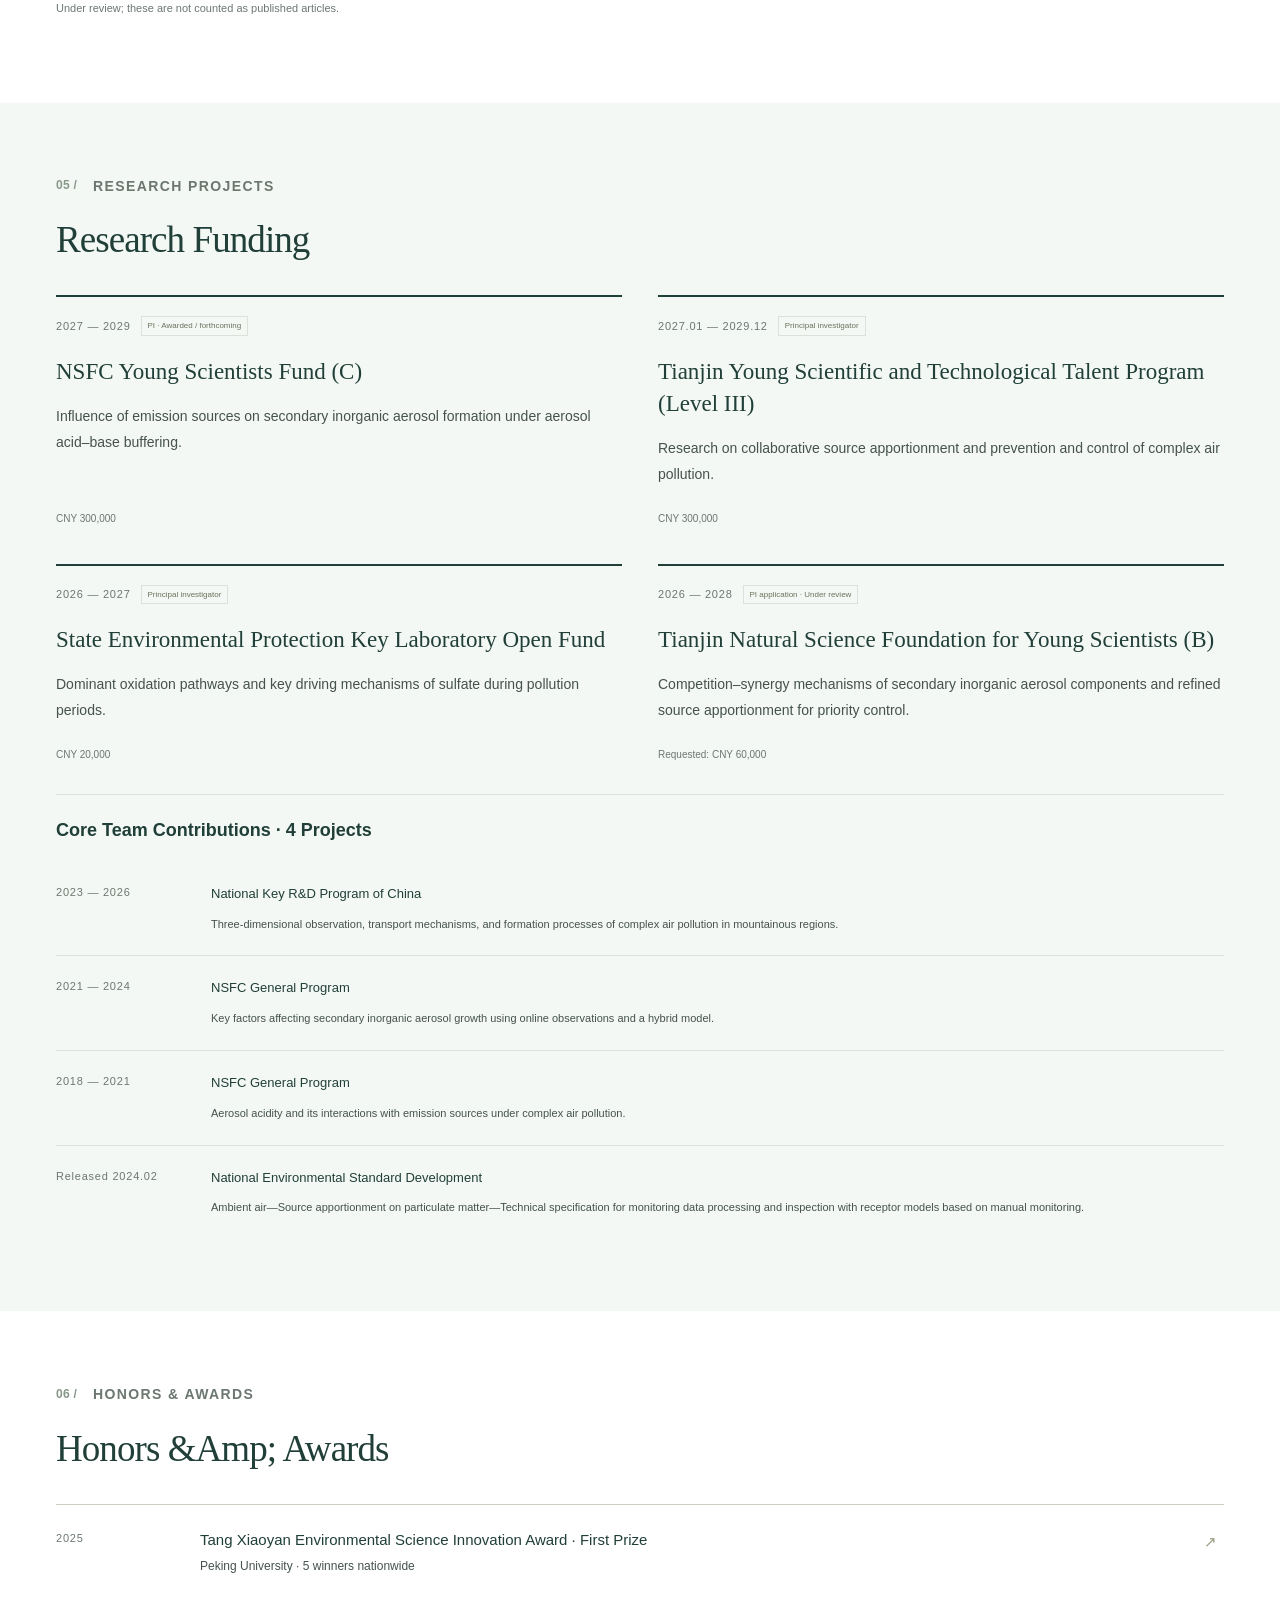
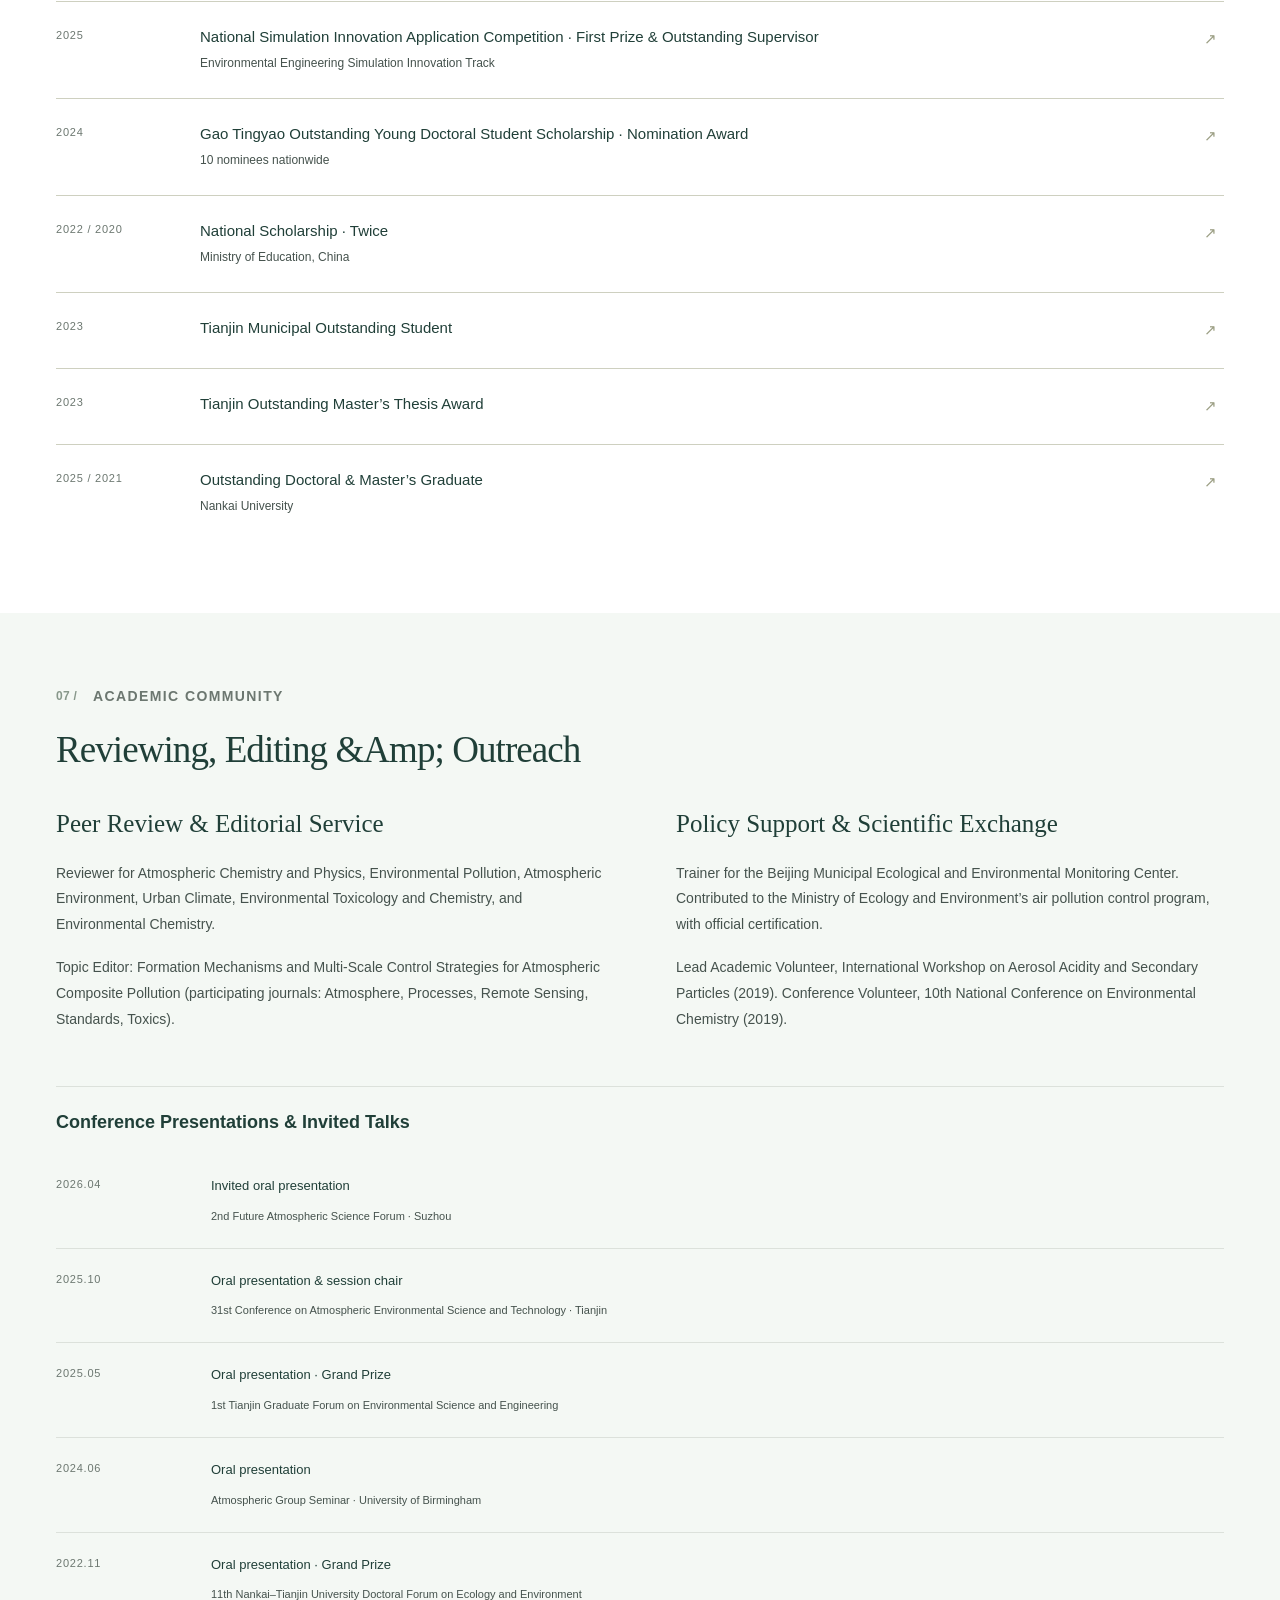
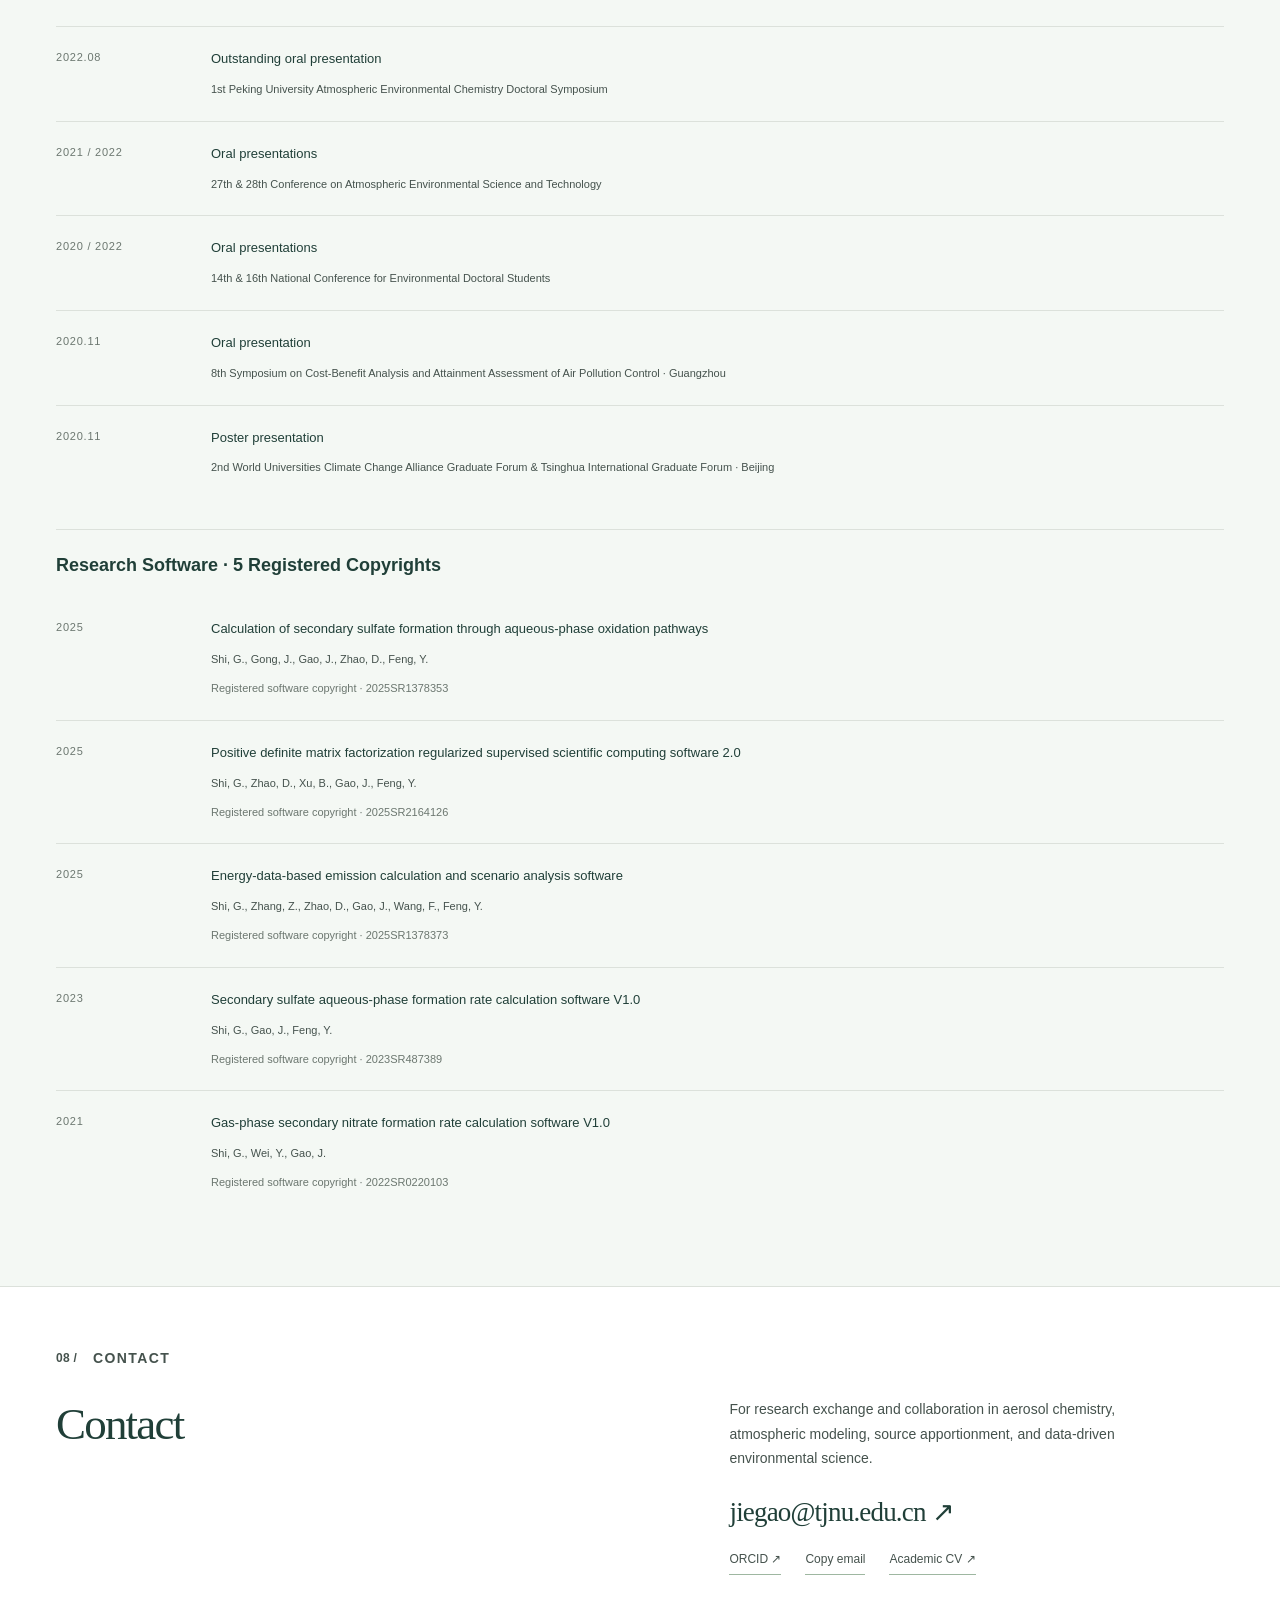
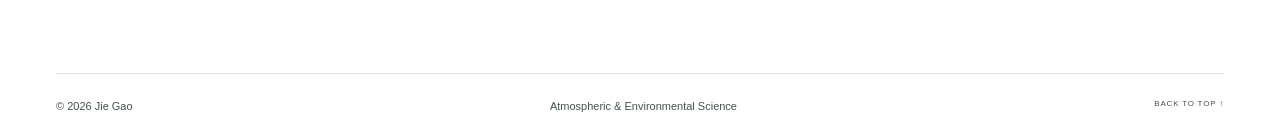
==== commit b22c857b: "Use consistent title case for English section and group headings" ====
--- a/index.html
+++ b/index.html
@@ -13,13 +13,13 @@
 <header class="header"><a class="brand" href="#" aria-label="Jie Gao home"><img class="nav-portrait" src="docs/assets/jie-gao.jpg" width="44" height="44" alt="Portrait of Jie Gao"><span class="brand-copy"><span class="brand-name" data-en="Jie Gao" data-zh="高洁">Jie Gao</span><span class="brand-sub" data-en="Atmospheric &amp; Environmental Science" data-zh="大气与环境科学">Atmospheric &amp; Environmental Science</span></span></a><nav aria-label="Main navigation"><a href="#about" data-en="About" data-zh="关于">About</a><a href="#experience" data-en="Experience" data-zh="经历">Experience</a><a href="#research" data-en="Research" data-zh="研究">Research</a><a href="#publications" data-en="Papers" data-zh="论文">Papers</a><a href="#projects" data-en="Projects" data-zh="项目">Projects</a><a href="#recognition" data-en="Honors" data-zh="荣誉">Honors</a><a href="#community" data-en="Service" data-zh="服务">Service</a><a href="#contact" data-en="Contact" data-zh="联系">Contact</a></nav><div class="header-actions"><button id="language" aria-label="Switch to Chinese">中文</button></div></header>
 <main id="main">
 <section class="hero wrap" aria-labelledby="hero-title"><div class="hero-copy"><p class="eyebrow"><span class="status-dot"></span><span data-en="ENVIRONMENTAL SCIENTIST · TIANJIN, CHINA" data-zh="环境科学研究者 · 中国天津">ENVIRONMENTAL SCIENTIST · TIANJIN, CHINA</span></p><h1 id="hero-title"><span data-en="Jie Gao" data-zh="高洁">Jie Gao</span><span class="degree" data-en="Ph.D." data-zh="博士">Ph.D.</span></h1><p class="hero-statement" data-en="Aerosol chemistry, source apportionment and atmospheric modeling." data-zh="气溶胶化学、来源解析与大气模拟。">Aerosol chemistry, source apportionment and atmospheric modeling.</p><p class="hero-role" data-en="Associate Research Fellow" data-zh="副研究员">Associate Research Fellow</p><p class="hero-affiliation" data-en="Academy of Eco-civilization Development for Jing-Jin-Ji Megalopolis · Tianjin Normal University" data-zh="天津师范大学 · 京津冀生态文明发展研究院">Academy of Eco-civilization Development for Jing-Jin-Ji Megalopolis · Tianjin Normal University</p><div class="hero-links"><a class="button primary" href="#publications"><span data-en="Selected publications" data-zh="代表论文">Selected publications</span> <span>↗</span></a><a class="text-link" href="?view=cv" target="_blank" rel="noopener" data-en="Academic CV ↗" data-zh="学术简历 ↗">Academic CV ↗</a></div></div><figure class="portrait"><div class="portrait-grid" aria-hidden="true"></div><img src="docs/assets/jie-gao.jpg" alt="Portrait of Jie Gao" fetchpriority="high" width="1175" height="1313"><figcaption><span data-en="Tianjin Normal University" data-zh="天津师范大学">Tianjin Normal University</span><span>↗</span></figcaption></figure></section>
-<section id="about" class="section wrap about"><div class="section-label"><span>01 /</span><span data-en="ABOUT ME" data-zh="关于我">ABOUT ME</span></div><div class="about-main"><h2 data-en="Research background" data-zh="研究简介">Research background</h2><p class="lead" data-en="I study how emission sources and atmospheric chemical environments shape secondary aerosol formation, and how this understanding can inform air pollution control." data-zh="我关注排放源与大气化学环境如何共同影响二次气溶胶生成，并探索如何将机制认识转化为空气污染防治的科学依据。">I study how emission sources and atmospheric chemical environments shape secondary aerosol formation, and how this understanding can inform air pollution control.</p><p data-en="My work combines high-resolution observations, chemical thermodynamics and kinetics, source apportionment, atmospheric modeling, and interpretable machine learning. I received my Ph.D. in Environmental Science from Nankai University in 2025 and was a CSC-supported visiting doctoral researcher at the University of Birmingham in 2024." data-zh="我的研究结合高时间分辨率观测、化学热力学与动力学、来源解析、大气化学模型及可解释机器学习。2025年获南开大学环境科学博士学位，2024年获国家留学基金委资助赴英国伯明翰大学联合培养。">My work combines high-resolution observations, chemical thermodynamics and kinetics, source apportionment, atmospheric modeling, and interpretable machine learning. I received my Ph.D. in Environmental Science from Nankai University in 2025 and was a CSC-supported visiting doctoral researcher at the University of Birmingham in 2024.</p><p class="publication-summary" style="margin-top:18px" data-en="I have published 11 papers as first/corresponding author, including Nature Communications (1), Environmental Science &amp; Technology (2), Geophysical Research Letters (1) and Environmental Science &amp; Technology Letters (1)." data-zh="我已以第一作者或通讯作者身份发表11篇论文，其中包括 Nature Communications（1篇）、Environmental Science &amp; Technology（2篇）、Geophysical Research Letters（1篇）和 Environmental Science &amp; Technology Letters（1篇）。">I have published 11 papers as first/corresponding author, including Nature Communications (1), Environmental Science &amp; Technology (2), Geophysical Research Letters (1) and Environmental Science &amp; Technology Letters (1).</p><div class="stats"><div><strong>20</strong><span data-en="Publications" data-zh="发表论文">Publications</span></div><div><strong>11</strong><span data-en="First / corresponding author papers" data-zh="第一 / 通讯作者论文">First / corresponding author papers</span></div><div><strong>10+</strong><span data-en="Conference presentations" data-zh="学术会议报告">Conference presentations</span></div></div></div></section>
-<section id="experience" class="section experience-section"><div class="wrap experience-grid"><div><p class="section-label"><span>02 /</span><span data-en="ACADEMIC JOURNEY" data-zh="学术历程">ACADEMIC JOURNEY</span></p><h2 data-en="Appointments &amp; education" data-zh="工作与教育经历">Appointments &amp; education</h2><div class="current-role"><span class="status-dot"></span><span data-en="CURRENT APPOINTMENT" data-zh="现任职位">CURRENT APPOINTMENT</span><h3 data-en="Associate Research Fellow" data-zh="副研究员">Associate Research Fellow</h3><p data-en="Tianjin Normal University" data-zh="天津师范大学">Tianjin Normal University</p><p class="fine" data-en="Academy of Eco-civilization Development for Jing-Jin-Ji Megalopolis" data-zh="京津冀生态文明发展研究院">Academy of Eco-civilization Development for Jing-Jin-Ji Megalopolis</p><p class="mono">2025.08 — <span data-en="Present" data-zh="至今">Present</span></p></div></div><div id="education-list" class="timeline"></div></div></section>
-<section id="research" class="research-section"><div class="wrap"><div class="section-heading"><div><p class="section-label"><span>03 /</span><span data-en="RESEARCH DIRECTIONS" data-zh="研究方向">RESEARCH DIRECTIONS</span></p><h2 data-en="Aerosol processes, sources and models" data-zh="气溶胶过程、来源与模拟">Aerosol processes, sources and models</h2></div><p data-en="Connecting observations and models to understand where aerosols come from, how they form, and what controls them." data-zh="以观测连接模型，理解气溶胶从何而来、如何生成，以及哪些因素决定其演化。">Connecting observations and models to understand where aerosols come from, how they form, and what controls them.</p></div><div class="research-grid"><article><span class="small-number">I.</span><h3 data-en="Aerosol chemistry & formation" data-zh="气溶胶化学与生成机制">Aerosol chemistry & formation</h3><p data-en="Secondary sulfate and nitrate formation, aqueous oxidation pathways, aerosol acidity, and multiphase acid–base buffering." data-zh="研究二次硫酸盐与硝酸盐生成、液相氧化途径、气溶胶酸度及多相酸碱缓冲机制。">Secondary sulfate and nitrate formation, aqueous oxidation pathways, aerosol acidity, and multiphase acid–base buffering.</p></article><article><span class="small-number">II.</span><h3 data-en="Sources & air quality" data-zh="排放来源与空气质量">Sources & air quality</h3><p data-en="High-resolution source apportionment, PMF/ME2 receptor modeling, source–chemistry interactions, and evidence for emission control." data-zh="结合高时间分辨率来源解析与PMF/ME2受体模型，揭示排放源与化学过程的相互作用，支撑污染控制。">High-resolution source apportionment, PMF/ME2 receptor modeling, source–chemistry interactions, and evidence for emission control.</p></article><article><span class="small-number">III.</span><h3 data-en="Modeling & machine learning" data-zh="大气模拟与机器学习">Modeling & machine learning</h3><p data-en="Chemical transport modeling, thermodynamic calculations, interpretable machine learning, and deep-learning surrogates for air quality." data-zh="使用化学传输模型、热力学计算、可解释机器学习与深度学习替代模型研究空气质量。">Chemical transport modeling, thermodynamic calculations, interpretable machine learning, and deep-learning surrogates for air quality.</p></article></div><div class="toolbox"><span data-en="RESEARCH TOOLKIT" data-zh="研究工具">RESEARCH TOOLKIT</span><p>Python <i>·</i> GEOS-Chem <i>·</i> WRF-CMAQ <i>·</i> ISORROPIA-II <i>·</i> E-AIM <i>·</i> PMF / ME2 <i>·</i> Meteoinfo</p></div></div></section>
-<section id="publications" class="section wrap"><div class="section-heading"><div><p class="section-label"><span>04 /</span><span data-en="PUBLICATIONS" data-zh="学术论文">PUBLICATIONS</span></p><h2 data-en="Papers &amp; research findings" data-zh="论文与研究发现">Papers &amp; research findings</h2></div><a class="text-link" href="https://orcid.org/0000-0002-3572-6966" target="_blank" rel="noopener">ORCID ↗</a></div><div class="publication-controls"><div class="tabs" role="group" aria-label="Publication selection"><button class="active" data-filter="selected" aria-pressed="true" data-en="Selected works" data-zh="代表作">Selected works</button><button data-filter="all" aria-pressed="false" data-en="All listed papers · 11" data-zh="全部所列论文 · 11">All listed papers · 11</button></div><label class="search"><span aria-hidden="true">⌕</span><input id="search" type="search" placeholder="Search title, journal, year…" aria-label="Search publications"></label></div><div id="publication-list" aria-live="polite"></div><p class="fine publication-note" data-en="† Equal contribution. * Corresponding author." data-zh="† 共同贡献；* 通讯作者。">† Equal contribution. * Corresponding author.</p><div class="expanded-group under-review"><h3 class="group-heading" data-en="Manuscripts under review (2)" data-zh="审稿中论文（2篇）">Manuscripts under review (2)</h3><p>Gao, J., Zhao, D., Ma, T., Yang, Q., Xu, H., Song, S., Feng, Y., Shi, G.* · <em>The Innovation Geoscience</em></p><p>Dong, Z.†, Shi, G.†, Li, Y.†, Ding, J., Gao, J.*, An, Y.* · <em>Environmental Science & Technology</em></p><p class="fine" data-en="Under review; these are not counted as published articles." data-zh="以上为在审稿件，不计入已发表论文。">Under review; these are not counted as published articles.</p></div></section>
-<section id="projects" class="section wrap"><div class="section-heading"><div><p class="section-label"><span>05 /</span><span data-en="RESEARCH PROJECTS" data-zh="科研项目">RESEARCH PROJECTS</span></p><h2 data-en="Research funding" data-zh="科研资助">Research funding</h2></div></div><div id="grants" class="grants"></div><div class="expanded-group team-projects"><h3 class="group-heading" data-en="Core team contributions · 4 projects" data-zh="骨干参与项目 · 4项">Core team contributions · 4 projects</h3><div id="team-project-list"></div></div></section>
-<section id="recognition" class="section award-section"><div class="wrap"><div class="section-heading"><div><p class="section-label"><span>06 /</span><span data-en="HONORS & AWARDS" data-zh="荣誉奖励">HONORS & AWARDS</span></p><h2 data-en="Honors &amp; awards" data-zh="荣誉与奖励">Honors &amp; awards</h2></div><span class="award-symbol" aria-hidden="true">✳</span></div><div id="awards"></div></div></section>
-<section id="community" class="section wrap"><div class="section-heading"><div><p class="section-label"><span>07 /</span><span data-en="ACADEMIC COMMUNITY" data-zh="学术服务">ACADEMIC COMMUNITY</span></p><h2 data-en="Reviewing, editing &amp; outreach" data-zh="审稿、编辑与学术交流">Reviewing, editing &amp; outreach</h2></div></div><div class="service-grid"><article><h3 data-en="Peer review & editorial service" data-zh="审稿与编辑服务">Peer review & editorial service</h3><p data-en="Reviewer for Atmospheric Chemistry and Physics, Environmental Pollution, Atmospheric Environment, Urban Climate, Environmental Toxicology and Chemistry, and Environmental Chemistry." data-zh="担任 Atmospheric Chemistry and Physics、Environmental Pollution、Atmospheric Environment、Urban Climate、Environmental Toxicology and Chemistry、Environmental Chemistry 等期刊审稿人。">Reviewer for Atmospheric Chemistry and Physics, Environmental Pollution, Atmospheric Environment, Urban Climate, Environmental Toxicology and Chemistry, and Environmental Chemistry.</p><p data-en="Topic Editor: Formation Mechanisms and Multi-Scale Control Strategies for Atmospheric Composite Pollution (participating journals: Atmosphere, Processes, Remote Sensing, Standards, Toxics)." data-zh="专题编辑：Formation Mechanisms and Multi-Scale Control Strategies for Atmospheric Composite Pollution，参与期刊包括 Atmosphere、Processes、Remote Sensing、Standards、Toxics。">Topic Editor: Formation Mechanisms and Multi-Scale Control Strategies for Atmospheric Composite Pollution (participating journals: Atmosphere, Processes, Remote Sensing, Standards, Toxics).</p></article><article><h3 data-en="Policy support & scientific exchange" data-zh="政策支持与学术交流">Policy support & scientific exchange</h3><p data-en="Trainer for the Beijing Municipal Ecological and Environmental Monitoring Center. Contributed to the Ministry of Ecology and Environment’s air pollution control program, with official certification." data-zh="为北京市生态环境监测中心开展培训；参与生态环境部大气污染防治相关工作并获得官方证明。">Trainer for the Beijing Municipal Ecological and Environmental Monitoring Center. Contributed to the Ministry of Ecology and Environment’s air pollution control program, with official certification.</p><p data-en="Lead Academic Volunteer, International Workshop on Aerosol Acidity and Secondary Particles (2019). Conference Volunteer, 10th National Conference on Environmental Chemistry (2019)." data-zh="2019年担任气溶胶酸度与二次颗粒物国际研讨会学术志愿者负责人，并参与第十届全国环境化学大会志愿服务。">Lead Academic Volunteer, International Workshop on Aerosol Acidity and Secondary Particles (2019). Conference Volunteer, 10th National Conference on Environmental Chemistry (2019).</p></article></div><div class="expanded-group more-content"><h3 class="group-heading" data-en="Conference presentations & invited talks" data-zh="会议报告与受邀报告">Conference presentations & invited talks</h3><div id="talks"></div></div><div class="expanded-group more-content"><h3 class="group-heading" data-en="Research software · 5 registered copyrights" data-zh="科研软件 · 5项软件著作权">Research software · 5 registered copyrights</h3><div id="software"></div></div></section>
+<section id="about" class="section wrap about"><div class="section-label"><span>01 /</span><span data-en="ABOUT ME" data-zh="关于我">ABOUT ME</span></div><div class="about-main"><h2 data-en="Research Background" data-zh="研究简介">Research Background</h2><p class="lead" data-en="I study how emission sources and atmospheric chemical environments shape secondary aerosol formation, and how this understanding can inform air pollution control." data-zh="我关注排放源与大气化学环境如何共同影响二次气溶胶生成，并探索如何将机制认识转化为空气污染防治的科学依据。">I study how emission sources and atmospheric chemical environments shape secondary aerosol formation, and how this understanding can inform air pollution control.</p><p data-en="My work combines high-resolution observations, chemical thermodynamics and kinetics, source apportionment, atmospheric modeling, and interpretable machine learning. I received my Ph.D. in Environmental Science from Nankai University in 2025 and was a CSC-supported visiting doctoral researcher at the University of Birmingham in 2024." data-zh="我的研究结合高时间分辨率观测、化学热力学与动力学、来源解析、大气化学模型及可解释机器学习。2025年获南开大学环境科学博士学位，2024年获国家留学基金委资助赴英国伯明翰大学联合培养。">My work combines high-resolution observations, chemical thermodynamics and kinetics, source apportionment, atmospheric modeling, and interpretable machine learning. I received my Ph.D. in Environmental Science from Nankai University in 2025 and was a CSC-supported visiting doctoral researcher at the University of Birmingham in 2024.</p><p class="publication-summary" style="margin-top:18px" data-en="I have published 11 papers as first/corresponding author, including Nature Communications (1), Environmental Science &amp; Technology (2), Geophysical Research Letters (1) and Environmental Science &amp; Technology Letters (1)." data-zh="我已以第一作者或通讯作者身份发表11篇论文，其中包括 Nature Communications（1篇）、Environmental Science &amp; Technology（2篇）、Geophysical Research Letters（1篇）和 Environmental Science &amp; Technology Letters（1篇）。">I have published 11 papers as first/corresponding author, including Nature Communications (1), Environmental Science &amp; Technology (2), Geophysical Research Letters (1) and Environmental Science &amp; Technology Letters (1).</p><div class="stats"><div><strong>20</strong><span data-en="Publications" data-zh="发表论文">Publications</span></div><div><strong>11</strong><span data-en="First / corresponding author papers" data-zh="第一 / 通讯作者论文">First / corresponding author papers</span></div><div><strong>10+</strong><span data-en="Conference presentations" data-zh="学术会议报告">Conference presentations</span></div></div></div></section>
+<section id="experience" class="section experience-section"><div class="wrap experience-grid"><div><p class="section-label"><span>02 /</span><span data-en="ACADEMIC JOURNEY" data-zh="学术历程">ACADEMIC JOURNEY</span></p><h2 data-en="Appointments &Amp; Education" data-zh="工作与教育经历">Appointments &Amp; Education</h2><div class="current-role"><span class="status-dot"></span><span data-en="CURRENT APPOINTMENT" data-zh="现任职位">CURRENT APPOINTMENT</span><h3 data-en="Associate Research Fellow" data-zh="副研究员">Associate Research Fellow</h3><p data-en="Tianjin Normal University" data-zh="天津师范大学">Tianjin Normal University</p><p class="fine" data-en="Academy of Eco-civilization Development for Jing-Jin-Ji Megalopolis" data-zh="京津冀生态文明发展研究院">Academy of Eco-civilization Development for Jing-Jin-Ji Megalopolis</p><p class="mono">2025.08 — <span data-en="Present" data-zh="至今">Present</span></p></div></div><div id="education-list" class="timeline"></div></div></section>
+<section id="research" class="research-section"><div class="wrap"><div class="section-heading"><div><p class="section-label"><span>03 /</span><span data-en="RESEARCH DIRECTIONS" data-zh="研究方向">RESEARCH DIRECTIONS</span></p><h2 data-en="Aerosol Processes, Sources and Models" data-zh="气溶胶过程、来源与模拟">Aerosol Processes, Sources and Models</h2></div><p data-en="Connecting observations and models to understand where aerosols come from, how they form, and what controls them." data-zh="以观测连接模型，理解气溶胶从何而来、如何生成，以及哪些因素决定其演化。">Connecting observations and models to understand where aerosols come from, how they form, and what controls them.</p></div><div class="research-grid"><article><span class="small-number">I.</span><h3 data-en="Aerosol Chemistry & Formation" data-zh="气溶胶化学与生成机制">Aerosol Chemistry & Formation</h3><p data-en="Secondary sulfate and nitrate formation, aqueous oxidation pathways, aerosol acidity, and multiphase acid–base buffering." data-zh="研究二次硫酸盐与硝酸盐生成、液相氧化途径、气溶胶酸度及多相酸碱缓冲机制。">Secondary sulfate and nitrate formation, aqueous oxidation pathways, aerosol acidity, and multiphase acid–base buffering.</p></article><article><span class="small-number">II.</span><h3 data-en="Sources & Air Quality" data-zh="排放来源与空气质量">Sources & Air Quality</h3><p data-en="High-resolution source apportionment, PMF/ME2 receptor modeling, source–chemistry interactions, and evidence for emission control." data-zh="结合高时间分辨率来源解析与PMF/ME2受体模型，揭示排放源与化学过程的相互作用，支撑污染控制。">High-resolution source apportionment, PMF/ME2 receptor modeling, source–chemistry interactions, and evidence for emission control.</p></article><article><span class="small-number">III.</span><h3 data-en="Modeling & Machine Learning" data-zh="大气模拟与机器学习">Modeling & Machine Learning</h3><p data-en="Chemical transport modeling, thermodynamic calculations, interpretable machine learning, and deep-learning surrogates for air quality." data-zh="使用化学传输模型、热力学计算、可解释机器学习与深度学习替代模型研究空气质量。">Chemical transport modeling, thermodynamic calculations, interpretable machine learning, and deep-learning surrogates for air quality.</p></article></div><div class="toolbox"><span data-en="RESEARCH TOOLKIT" data-zh="研究工具">RESEARCH TOOLKIT</span><p>Python <i>·</i> GEOS-Chem <i>·</i> WRF-CMAQ <i>·</i> ISORROPIA-II <i>·</i> E-AIM <i>·</i> PMF / ME2 <i>·</i> Meteoinfo</p></div></div></section>
+<section id="publications" class="section wrap"><div class="section-heading"><div><p class="section-label"><span>04 /</span><span data-en="PUBLICATIONS" data-zh="学术论文">PUBLICATIONS</span></p><h2 data-en="Papers &Amp; Research Findings" data-zh="论文与研究发现">Papers &Amp; Research Findings</h2></div><a class="text-link" href="https://orcid.org/0000-0002-3572-6966" target="_blank" rel="noopener">ORCID ↗</a></div><div class="publication-controls"><div class="tabs" role="group" aria-label="Publication selection"><button class="active" data-filter="selected" aria-pressed="true" data-en="Selected works" data-zh="代表作">Selected works</button><button data-filter="all" aria-pressed="false" data-en="All listed papers · 11" data-zh="全部所列论文 · 11">All listed papers · 11</button></div><label class="search"><span aria-hidden="true">⌕</span><input id="search" type="search" placeholder="Search title, journal, year…" aria-label="Search publications"></label></div><div id="publication-list" aria-live="polite"></div><p class="fine publication-note" data-en="† Equal contribution. * Corresponding author." data-zh="† 共同贡献；* 通讯作者。">† Equal contribution. * Corresponding author.</p><div class="expanded-group under-review"><h3 class="group-heading" data-en="Manuscripts Under Review (2)" data-zh="审稿中论文（2篇）">Manuscripts Under Review (2)</h3><p>Gao, J., Zhao, D., Ma, T., Yang, Q., Xu, H., Song, S., Feng, Y., Shi, G.* · <em>The Innovation Geoscience</em></p><p>Dong, Z.†, Shi, G.†, Li, Y.†, Ding, J., Gao, J.*, An, Y.* · <em>Environmental Science & Technology</em></p><p class="fine" data-en="Under review; these are not counted as published articles." data-zh="以上为在审稿件，不计入已发表论文。">Under review; these are not counted as published articles.</p></div></section>
+<section id="projects" class="section wrap"><div class="section-heading"><div><p class="section-label"><span>05 /</span><span data-en="RESEARCH PROJECTS" data-zh="科研项目">RESEARCH PROJECTS</span></p><h2 data-en="Research Funding" data-zh="科研资助">Research Funding</h2></div></div><div id="grants" class="grants"></div><div class="expanded-group team-projects"><h3 class="group-heading" data-en="Core Team Contributions · 4 Projects" data-zh="骨干参与项目 · 4项">Core Team Contributions · 4 Projects</h3><div id="team-project-list"></div></div></section>
+<section id="recognition" class="section award-section"><div class="wrap"><div class="section-heading"><div><p class="section-label"><span>06 /</span><span data-en="HONORS & AWARDS" data-zh="荣誉奖励">HONORS & AWARDS</span></p><h2 data-en="Honors &Amp; Awards" data-zh="荣誉与奖励">Honors &Amp; Awards</h2></div><span class="award-symbol" aria-hidden="true">✳</span></div><div id="awards"></div></div></section>
+<section id="community" class="section wrap"><div class="section-heading"><div><p class="section-label"><span>07 /</span><span data-en="ACADEMIC COMMUNITY" data-zh="学术服务">ACADEMIC COMMUNITY</span></p><h2 data-en="Reviewing, Editing &Amp; Outreach" data-zh="审稿、编辑与学术交流">Reviewing, Editing &Amp; Outreach</h2></div></div><div class="service-grid"><article><h3 data-en="Peer Review & Editorial Service" data-zh="审稿与编辑服务">Peer Review & Editorial Service</h3><p data-en="Reviewer for Atmospheric Chemistry and Physics, Environmental Pollution, Atmospheric Environment, Urban Climate, Environmental Toxicology and Chemistry, and Environmental Chemistry." data-zh="担任 Atmospheric Chemistry and Physics、Environmental Pollution、Atmospheric Environment、Urban Climate、Environmental Toxicology and Chemistry、Environmental Chemistry 等期刊审稿人。">Reviewer for Atmospheric Chemistry and Physics, Environmental Pollution, Atmospheric Environment, Urban Climate, Environmental Toxicology and Chemistry, and Environmental Chemistry.</p><p data-en="Topic Editor: Formation Mechanisms and Multi-Scale Control Strategies for Atmospheric Composite Pollution (participating journals: Atmosphere, Processes, Remote Sensing, Standards, Toxics)." data-zh="专题编辑：Formation Mechanisms and Multi-Scale Control Strategies for Atmospheric Composite Pollution，参与期刊包括 Atmosphere、Processes、Remote Sensing、Standards、Toxics。">Topic Editor: Formation Mechanisms and Multi-Scale Control Strategies for Atmospheric Composite Pollution (participating journals: Atmosphere, Processes, Remote Sensing, Standards, Toxics).</p></article><article><h3 data-en="Policy Support & Scientific Exchange" data-zh="政策支持与学术交流">Policy Support & Scientific Exchange</h3><p data-en="Trainer for the Beijing Municipal Ecological and Environmental Monitoring Center. Contributed to the Ministry of Ecology and Environment’s air pollution control program, with official certification." data-zh="为北京市生态环境监测中心开展培训；参与生态环境部大气污染防治相关工作并获得官方证明。">Trainer for the Beijing Municipal Ecological and Environmental Monitoring Center. Contributed to the Ministry of Ecology and Environment’s air pollution control program, with official certification.</p><p data-en="Lead Academic Volunteer, International Workshop on Aerosol Acidity and Secondary Particles (2019). Conference Volunteer, 10th National Conference on Environmental Chemistry (2019)." data-zh="2019年担任气溶胶酸度与二次颗粒物国际研讨会学术志愿者负责人，并参与第十届全国环境化学大会志愿服务。">Lead Academic Volunteer, International Workshop on Aerosol Acidity and Secondary Particles (2019). Conference Volunteer, 10th National Conference on Environmental Chemistry (2019).</p></article></div><div class="expanded-group more-content"><h3 class="group-heading" data-en="Conference Presentations & Invited Talks" data-zh="会议报告与受邀报告">Conference Presentations & Invited Talks</h3><div id="talks"></div></div><div class="expanded-group more-content"><h3 class="group-heading" data-en="Research Software · 5 Registered Copyrights" data-zh="科研软件 · 5项软件著作权">Research Software · 5 Registered Copyrights</h3><div id="software"></div></div></section>
 <section id="contact" class="contact-section"><div class="wrap"><p class="section-label"><span>08 /</span><span data-en="CONTACT" data-zh="联系我">CONTACT</span></p><div class="contact-grid"><h2 data-en="Contact" data-zh="联系方式">Contact</h2><div><p data-en="For research exchange and collaboration in aerosol chemistry, atmospheric modeling, source apportionment, and data-driven environmental science." data-zh="欢迎围绕气溶胶化学、大气模拟、来源解析与数据驱动的环境科学开展学术交流与合作。">For research exchange and collaboration in aerosol chemistry, atmospheric modeling, source apportionment, and data-driven environmental science.</p><a class="email" href="mailto:jiegao@tjnu.edu.cn">jiegao@tjnu.edu.cn ↗</a><div class="contact-links"><a href="https://orcid.org/0000-0002-3572-6966" target="_blank" rel="noopener">ORCID ↗</a><button id="copy-email" data-en="Copy email" data-zh="复制邮箱">Copy email</button><a href="?view=cv" target="_blank" rel="noopener" data-en="Academic CV ↗" data-zh="学术简历 ↗">Academic CV ↗</a></div><p id="copy-status" role="status"></p></div></div><footer><span data-en="© 2026 Jie Gao" data-zh="© 2026 高洁">© 2026 Jie Gao</span><span data-en="Atmospheric & Environmental Science" data-zh="大气与环境科学">Atmospheric & Environmental Science</span><a href="#" data-en="BACK TO TOP ↑" data-zh="回到顶部 ↑">BACK TO TOP ↑</a></footer></div></section>
 </main><div class="cv-toolbar"><span data-en="Jie Gao · Academic CV" data-zh="高洁 · 学术简历">Jie Gao · Academic CV</span><button id="print-cv">Print / Save PDF</button><a href="./">← Homepage</a></div>
 <noscript><p style="padding:24px">Enable JavaScript to view the full publication list and academic record. Contact: jiegao@tjnu.edu.cn.</p></noscript><script src="docs/profile.js?v=20261113c"></script><script src="docs/app.js?v=20261113c"></script>
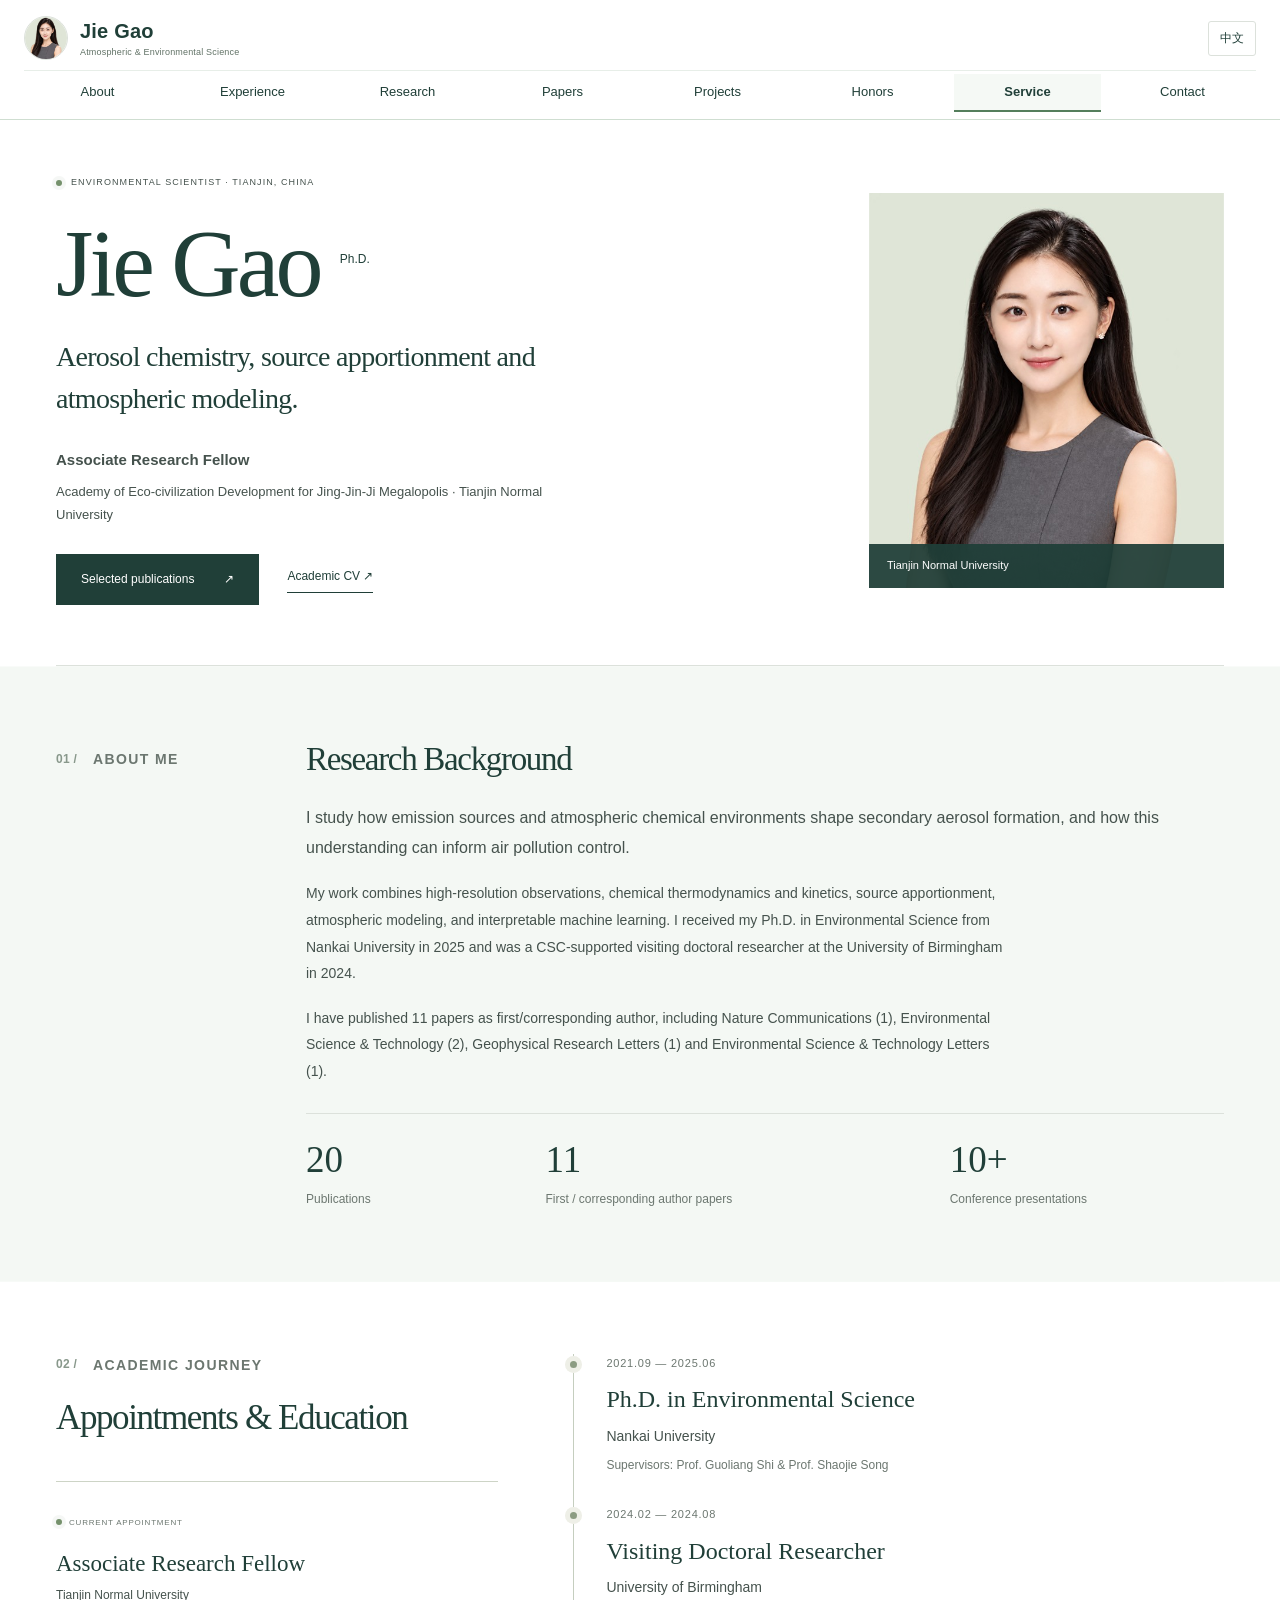
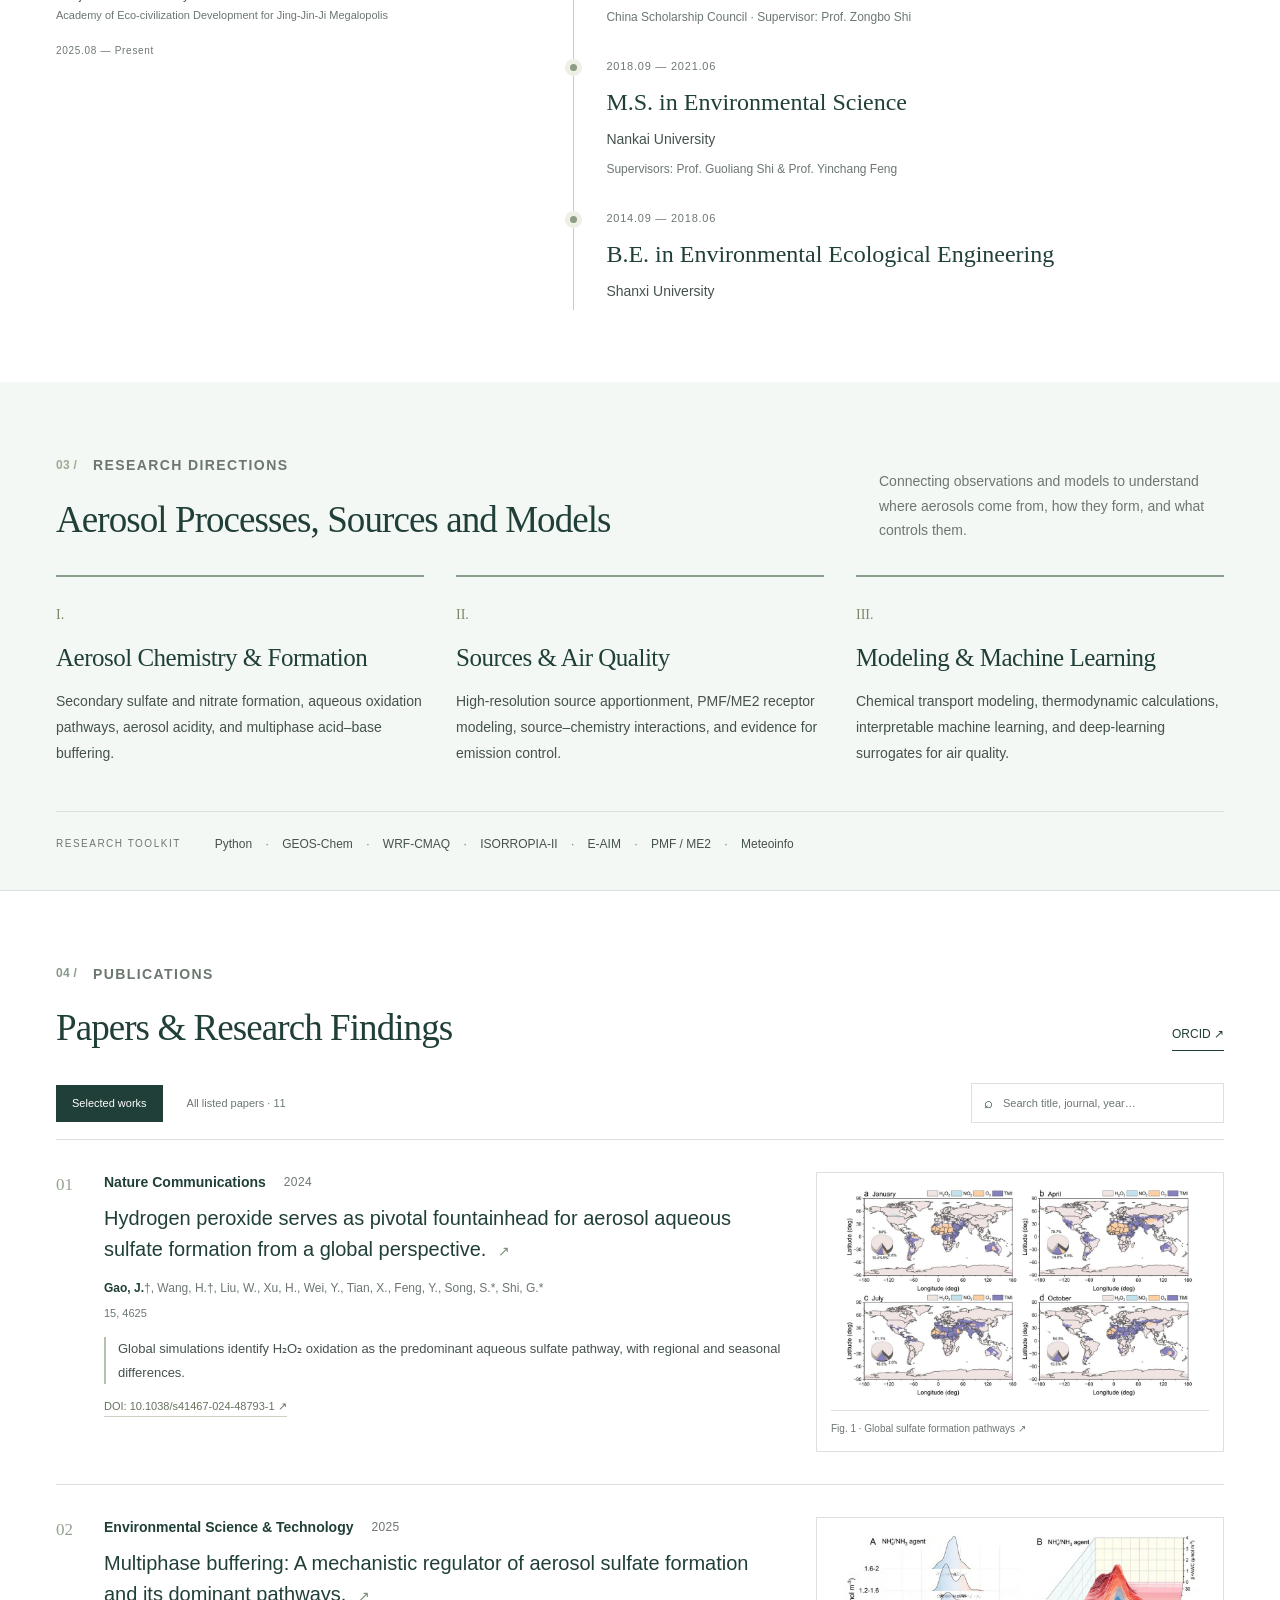
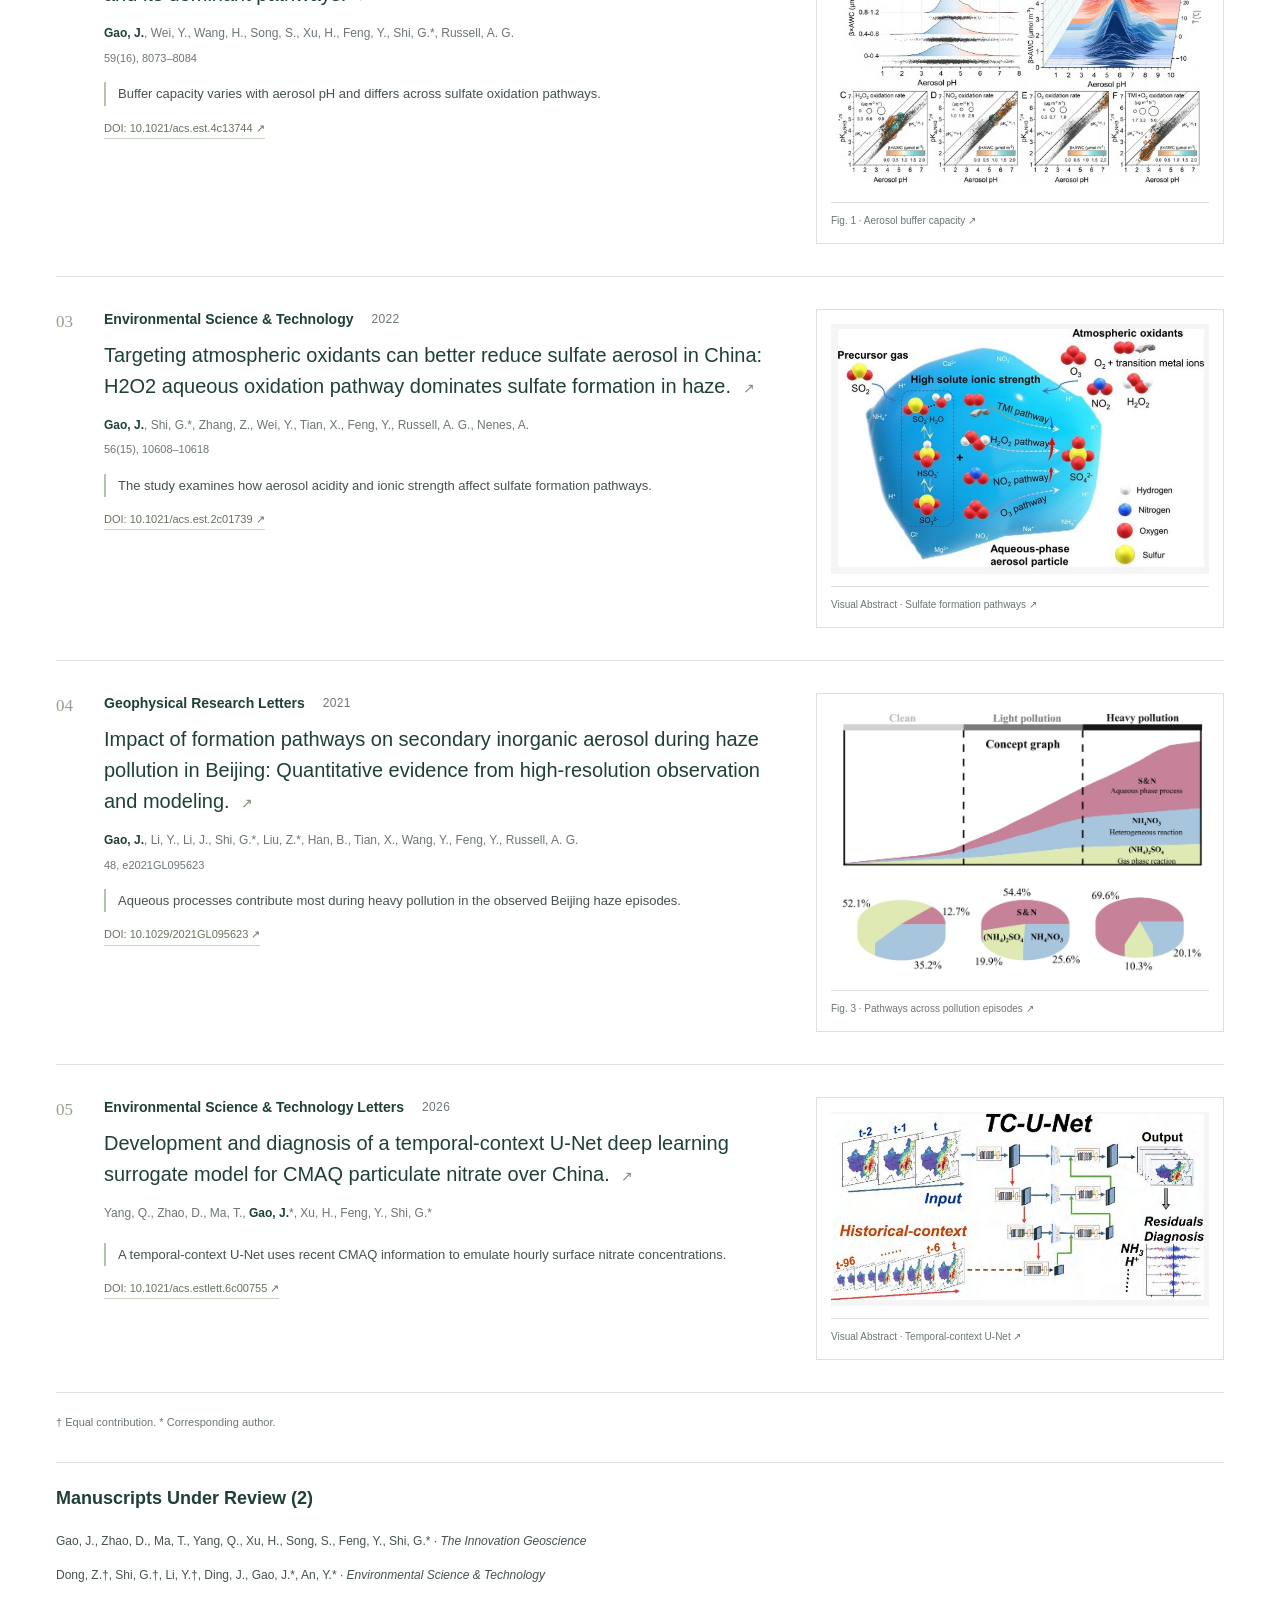
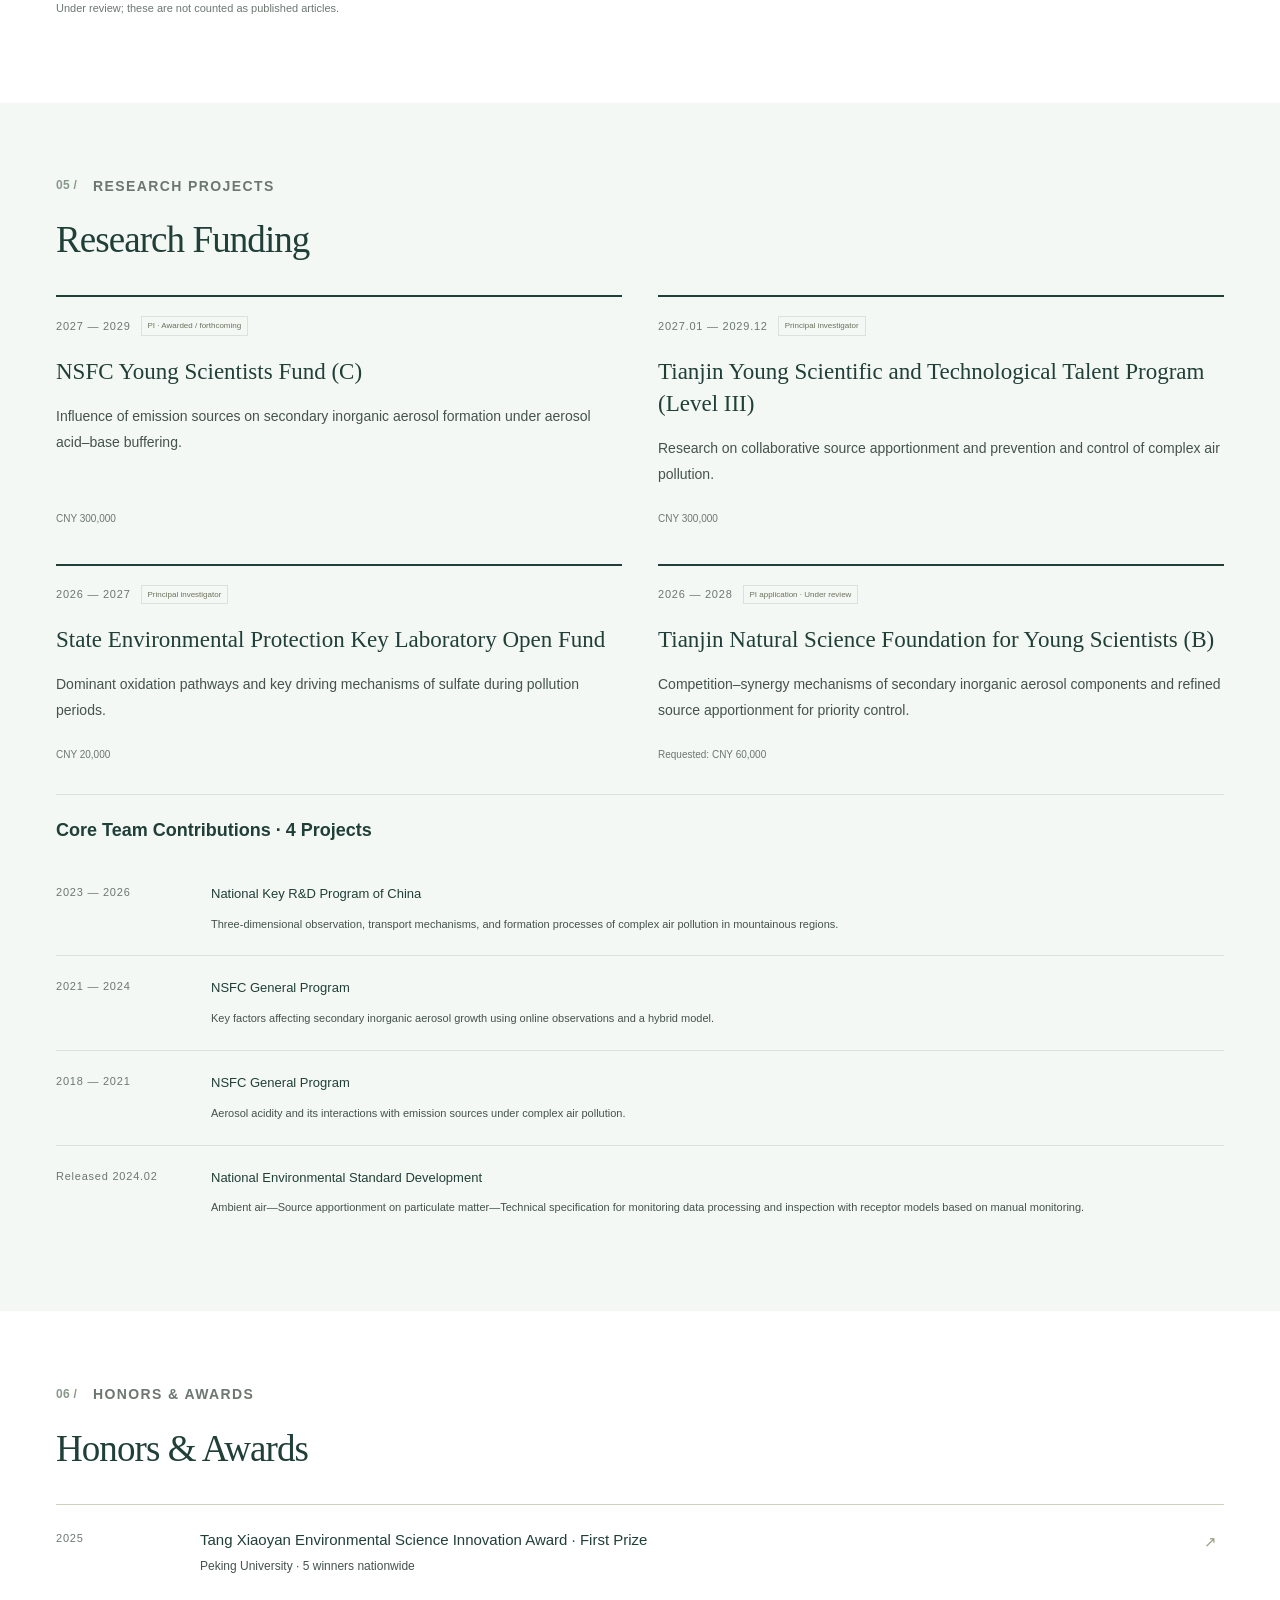
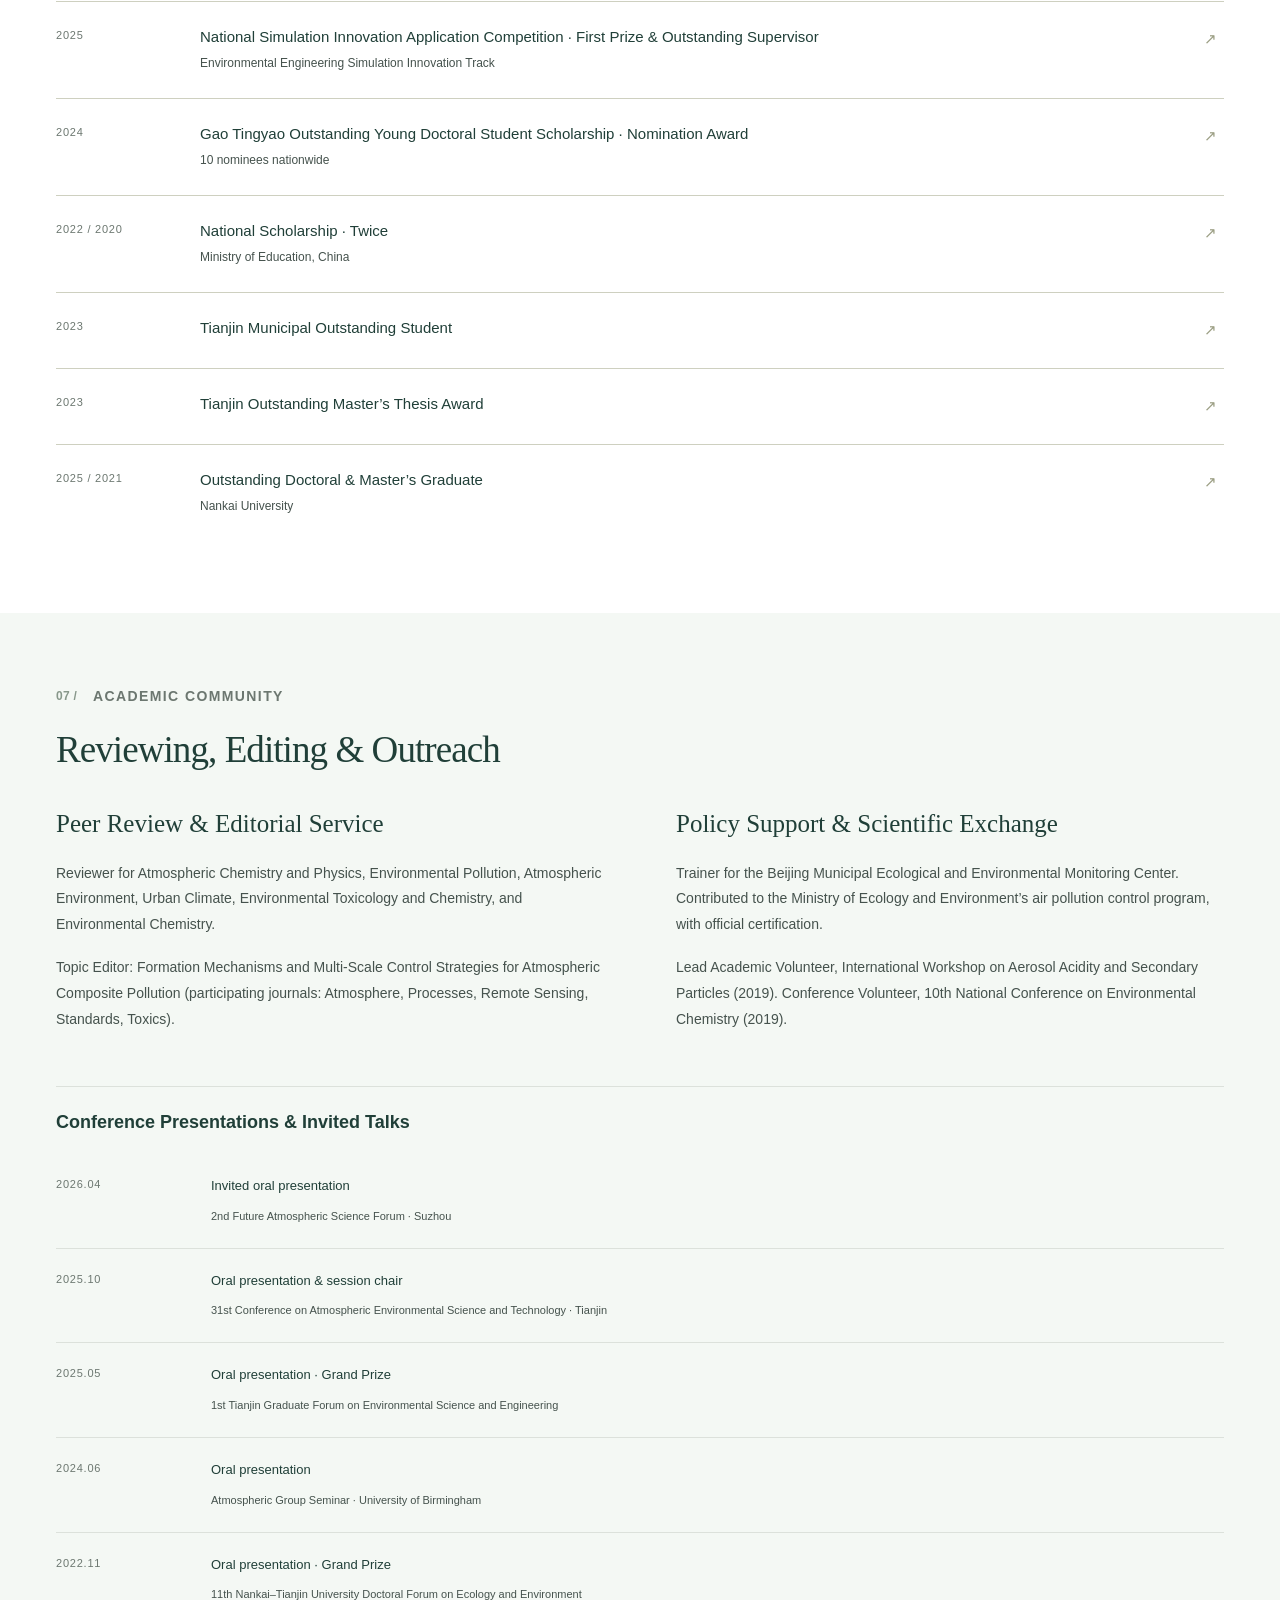
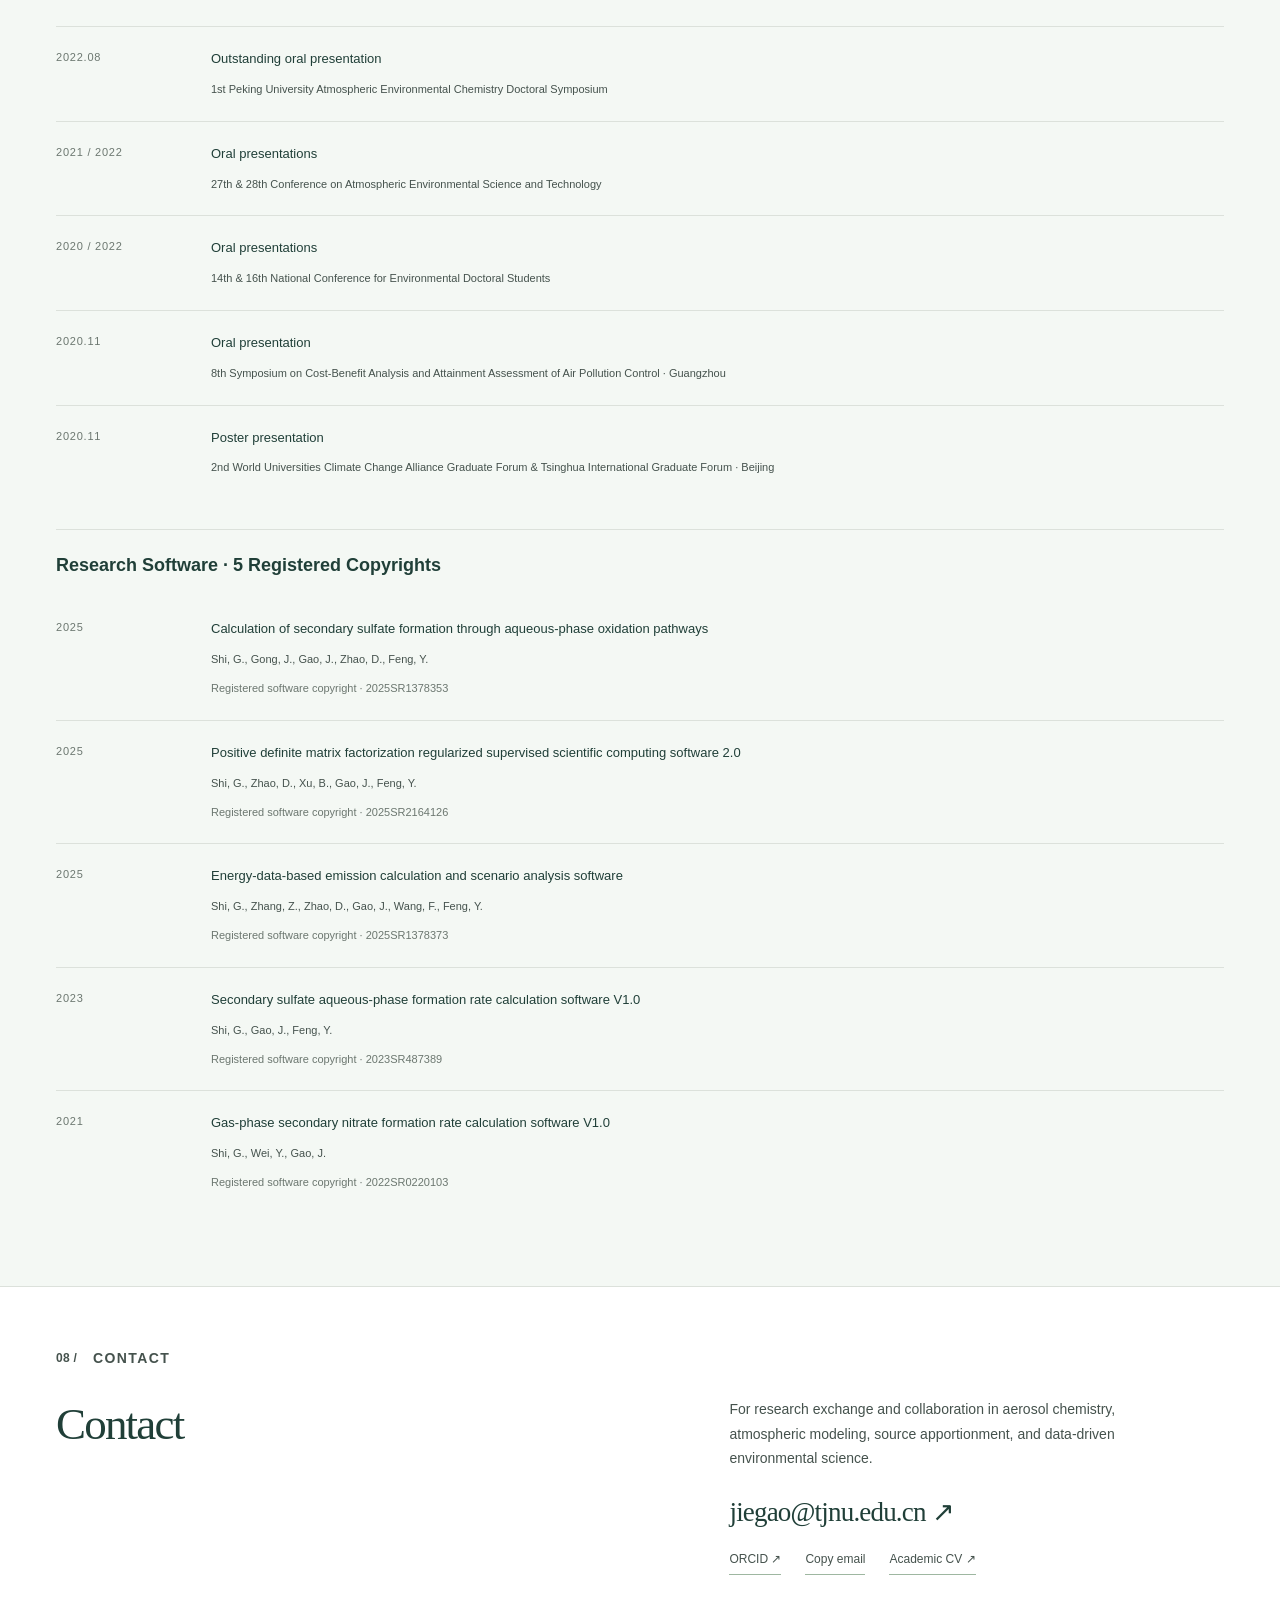
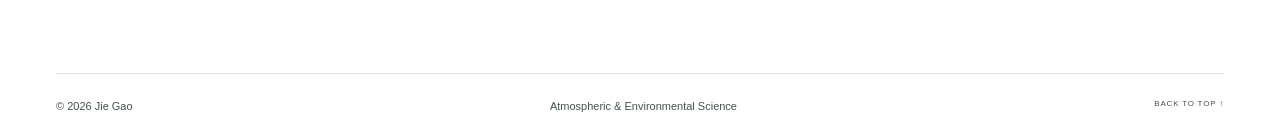
==== commit 8bd0ca62: "Preserve ampersand entities in title-case headings" ====
--- a/index.html
+++ b/index.html
@@ -14,12 +14,12 @@
 <main id="main">
 <section class="hero wrap" aria-labelledby="hero-title"><div class="hero-copy"><p class="eyebrow"><span class="status-dot"></span><span data-en="ENVIRONMENTAL SCIENTIST · TIANJIN, CHINA" data-zh="环境科学研究者 · 中国天津">ENVIRONMENTAL SCIENTIST · TIANJIN, CHINA</span></p><h1 id="hero-title"><span data-en="Jie Gao" data-zh="高洁">Jie Gao</span><span class="degree" data-en="Ph.D." data-zh="博士">Ph.D.</span></h1><p class="hero-statement" data-en="Aerosol chemistry, source apportionment and atmospheric modeling." data-zh="气溶胶化学、来源解析与大气模拟。">Aerosol chemistry, source apportionment and atmospheric modeling.</p><p class="hero-role" data-en="Associate Research Fellow" data-zh="副研究员">Associate Research Fellow</p><p class="hero-affiliation" data-en="Academy of Eco-civilization Development for Jing-Jin-Ji Megalopolis · Tianjin Normal University" data-zh="天津师范大学 · 京津冀生态文明发展研究院">Academy of Eco-civilization Development for Jing-Jin-Ji Megalopolis · Tianjin Normal University</p><div class="hero-links"><a class="button primary" href="#publications"><span data-en="Selected publications" data-zh="代表论文">Selected publications</span> <span>↗</span></a><a class="text-link" href="?view=cv" target="_blank" rel="noopener" data-en="Academic CV ↗" data-zh="学术简历 ↗">Academic CV ↗</a></div></div><figure class="portrait"><div class="portrait-grid" aria-hidden="true"></div><img src="docs/assets/jie-gao.jpg" alt="Portrait of Jie Gao" fetchpriority="high" width="1175" height="1313"><figcaption><span data-en="Tianjin Normal University" data-zh="天津师范大学">Tianjin Normal University</span><span>↗</span></figcaption></figure></section>
 <section id="about" class="section wrap about"><div class="section-label"><span>01 /</span><span data-en="ABOUT ME" data-zh="关于我">ABOUT ME</span></div><div class="about-main"><h2 data-en="Research Background" data-zh="研究简介">Research Background</h2><p class="lead" data-en="I study how emission sources and atmospheric chemical environments shape secondary aerosol formation, and how this understanding can inform air pollution control." data-zh="我关注排放源与大气化学环境如何共同影响二次气溶胶生成，并探索如何将机制认识转化为空气污染防治的科学依据。">I study how emission sources and atmospheric chemical environments shape secondary aerosol formation, and how this understanding can inform air pollution control.</p><p data-en="My work combines high-resolution observations, chemical thermodynamics and kinetics, source apportionment, atmospheric modeling, and interpretable machine learning. I received my Ph.D. in Environmental Science from Nankai University in 2025 and was a CSC-supported visiting doctoral researcher at the University of Birmingham in 2024." data-zh="我的研究结合高时间分辨率观测、化学热力学与动力学、来源解析、大气化学模型及可解释机器学习。2025年获南开大学环境科学博士学位，2024年获国家留学基金委资助赴英国伯明翰大学联合培养。">My work combines high-resolution observations, chemical thermodynamics and kinetics, source apportionment, atmospheric modeling, and interpretable machine learning. I received my Ph.D. in Environmental Science from Nankai University in 2025 and was a CSC-supported visiting doctoral researcher at the University of Birmingham in 2024.</p><p class="publication-summary" style="margin-top:18px" data-en="I have published 11 papers as first/corresponding author, including Nature Communications (1), Environmental Science &amp; Technology (2), Geophysical Research Letters (1) and Environmental Science &amp; Technology Letters (1)." data-zh="我已以第一作者或通讯作者身份发表11篇论文，其中包括 Nature Communications（1篇）、Environmental Science &amp; Technology（2篇）、Geophysical Research Letters（1篇）和 Environmental Science &amp; Technology Letters（1篇）。">I have published 11 papers as first/corresponding author, including Nature Communications (1), Environmental Science &amp; Technology (2), Geophysical Research Letters (1) and Environmental Science &amp; Technology Letters (1).</p><div class="stats"><div><strong>20</strong><span data-en="Publications" data-zh="发表论文">Publications</span></div><div><strong>11</strong><span data-en="First / corresponding author papers" data-zh="第一 / 通讯作者论文">First / corresponding author papers</span></div><div><strong>10+</strong><span data-en="Conference presentations" data-zh="学术会议报告">Conference presentations</span></div></div></div></section>
-<section id="experience" class="section experience-section"><div class="wrap experience-grid"><div><p class="section-label"><span>02 /</span><span data-en="ACADEMIC JOURNEY" data-zh="学术历程">ACADEMIC JOURNEY</span></p><h2 data-en="Appointments &Amp; Education" data-zh="工作与教育经历">Appointments &Amp; Education</h2><div class="current-role"><span class="status-dot"></span><span data-en="CURRENT APPOINTMENT" data-zh="现任职位">CURRENT APPOINTMENT</span><h3 data-en="Associate Research Fellow" data-zh="副研究员">Associate Research Fellow</h3><p data-en="Tianjin Normal University" data-zh="天津师范大学">Tianjin Normal University</p><p class="fine" data-en="Academy of Eco-civilization Development for Jing-Jin-Ji Megalopolis" data-zh="京津冀生态文明发展研究院">Academy of Eco-civilization Development for Jing-Jin-Ji Megalopolis</p><p class="mono">2025.08 — <span data-en="Present" data-zh="至今">Present</span></p></div></div><div id="education-list" class="timeline"></div></div></section>
+<section id="experience" class="section experience-section"><div class="wrap experience-grid"><div><p class="section-label"><span>02 /</span><span data-en="ACADEMIC JOURNEY" data-zh="学术历程">ACADEMIC JOURNEY</span></p><h2 data-en="Appointments &amp; Education" data-zh="工作与教育经历">Appointments &amp; Education</h2><div class="current-role"><span class="status-dot"></span><span data-en="CURRENT APPOINTMENT" data-zh="现任职位">CURRENT APPOINTMENT</span><h3 data-en="Associate Research Fellow" data-zh="副研究员">Associate Research Fellow</h3><p data-en="Tianjin Normal University" data-zh="天津师范大学">Tianjin Normal University</p><p class="fine" data-en="Academy of Eco-civilization Development for Jing-Jin-Ji Megalopolis" data-zh="京津冀生态文明发展研究院">Academy of Eco-civilization Development for Jing-Jin-Ji Megalopolis</p><p class="mono">2025.08 — <span data-en="Present" data-zh="至今">Present</span></p></div></div><div id="education-list" class="timeline"></div></div></section>
 <section id="research" class="research-section"><div class="wrap"><div class="section-heading"><div><p class="section-label"><span>03 /</span><span data-en="RESEARCH DIRECTIONS" data-zh="研究方向">RESEARCH DIRECTIONS</span></p><h2 data-en="Aerosol Processes, Sources and Models" data-zh="气溶胶过程、来源与模拟">Aerosol Processes, Sources and Models</h2></div><p data-en="Connecting observations and models to understand where aerosols come from, how they form, and what controls them." data-zh="以观测连接模型，理解气溶胶从何而来、如何生成，以及哪些因素决定其演化。">Connecting observations and models to understand where aerosols come from, how they form, and what controls them.</p></div><div class="research-grid"><article><span class="small-number">I.</span><h3 data-en="Aerosol Chemistry & Formation" data-zh="气溶胶化学与生成机制">Aerosol Chemistry & Formation</h3><p data-en="Secondary sulfate and nitrate formation, aqueous oxidation pathways, aerosol acidity, and multiphase acid–base buffering." data-zh="研究二次硫酸盐与硝酸盐生成、液相氧化途径、气溶胶酸度及多相酸碱缓冲机制。">Secondary sulfate and nitrate formation, aqueous oxidation pathways, aerosol acidity, and multiphase acid–base buffering.</p></article><article><span class="small-number">II.</span><h3 data-en="Sources & Air Quality" data-zh="排放来源与空气质量">Sources & Air Quality</h3><p data-en="High-resolution source apportionment, PMF/ME2 receptor modeling, source–chemistry interactions, and evidence for emission control." data-zh="结合高时间分辨率来源解析与PMF/ME2受体模型，揭示排放源与化学过程的相互作用，支撑污染控制。">High-resolution source apportionment, PMF/ME2 receptor modeling, source–chemistry interactions, and evidence for emission control.</p></article><article><span class="small-number">III.</span><h3 data-en="Modeling & Machine Learning" data-zh="大气模拟与机器学习">Modeling & Machine Learning</h3><p data-en="Chemical transport modeling, thermodynamic calculations, interpretable machine learning, and deep-learning surrogates for air quality." data-zh="使用化学传输模型、热力学计算、可解释机器学习与深度学习替代模型研究空气质量。">Chemical transport modeling, thermodynamic calculations, interpretable machine learning, and deep-learning surrogates for air quality.</p></article></div><div class="toolbox"><span data-en="RESEARCH TOOLKIT" data-zh="研究工具">RESEARCH TOOLKIT</span><p>Python <i>·</i> GEOS-Chem <i>·</i> WRF-CMAQ <i>·</i> ISORROPIA-II <i>·</i> E-AIM <i>·</i> PMF / ME2 <i>·</i> Meteoinfo</p></div></div></section>
-<section id="publications" class="section wrap"><div class="section-heading"><div><p class="section-label"><span>04 /</span><span data-en="PUBLICATIONS" data-zh="学术论文">PUBLICATIONS</span></p><h2 data-en="Papers &Amp; Research Findings" data-zh="论文与研究发现">Papers &Amp; Research Findings</h2></div><a class="text-link" href="https://orcid.org/0000-0002-3572-6966" target="_blank" rel="noopener">ORCID ↗</a></div><div class="publication-controls"><div class="tabs" role="group" aria-label="Publication selection"><button class="active" data-filter="selected" aria-pressed="true" data-en="Selected works" data-zh="代表作">Selected works</button><button data-filter="all" aria-pressed="false" data-en="All listed papers · 11" data-zh="全部所列论文 · 11">All listed papers · 11</button></div><label class="search"><span aria-hidden="true">⌕</span><input id="search" type="search" placeholder="Search title, journal, year…" aria-label="Search publications"></label></div><div id="publication-list" aria-live="polite"></div><p class="fine publication-note" data-en="† Equal contribution. * Corresponding author." data-zh="† 共同贡献；* 通讯作者。">† Equal contribution. * Corresponding author.</p><div class="expanded-group under-review"><h3 class="group-heading" data-en="Manuscripts Under Review (2)" data-zh="审稿中论文（2篇）">Manuscripts Under Review (2)</h3><p>Gao, J., Zhao, D., Ma, T., Yang, Q., Xu, H., Song, S., Feng, Y., Shi, G.* · <em>The Innovation Geoscience</em></p><p>Dong, Z.†, Shi, G.†, Li, Y.†, Ding, J., Gao, J.*, An, Y.* · <em>Environmental Science & Technology</em></p><p class="fine" data-en="Under review; these are not counted as published articles." data-zh="以上为在审稿件，不计入已发表论文。">Under review; these are not counted as published articles.</p></div></section>
+<section id="publications" class="section wrap"><div class="section-heading"><div><p class="section-label"><span>04 /</span><span data-en="PUBLICATIONS" data-zh="学术论文">PUBLICATIONS</span></p><h2 data-en="Papers &amp; Research Findings" data-zh="论文与研究发现">Papers &amp; Research Findings</h2></div><a class="text-link" href="https://orcid.org/0000-0002-3572-6966" target="_blank" rel="noopener">ORCID ↗</a></div><div class="publication-controls"><div class="tabs" role="group" aria-label="Publication selection"><button class="active" data-filter="selected" aria-pressed="true" data-en="Selected works" data-zh="代表作">Selected works</button><button data-filter="all" aria-pressed="false" data-en="All listed papers · 11" data-zh="全部所列论文 · 11">All listed papers · 11</button></div><label class="search"><span aria-hidden="true">⌕</span><input id="search" type="search" placeholder="Search title, journal, year…" aria-label="Search publications"></label></div><div id="publication-list" aria-live="polite"></div><p class="fine publication-note" data-en="† Equal contribution. * Corresponding author." data-zh="† 共同贡献；* 通讯作者。">† Equal contribution. * Corresponding author.</p><div class="expanded-group under-review"><h3 class="group-heading" data-en="Manuscripts Under Review (2)" data-zh="审稿中论文（2篇）">Manuscripts Under Review (2)</h3><p>Gao, J., Zhao, D., Ma, T., Yang, Q., Xu, H., Song, S., Feng, Y., Shi, G.* · <em>The Innovation Geoscience</em></p><p>Dong, Z.†, Shi, G.†, Li, Y.†, Ding, J., Gao, J.*, An, Y.* · <em>Environmental Science & Technology</em></p><p class="fine" data-en="Under review; these are not counted as published articles." data-zh="以上为在审稿件，不计入已发表论文。">Under review; these are not counted as published articles.</p></div></section>
 <section id="projects" class="section wrap"><div class="section-heading"><div><p class="section-label"><span>05 /</span><span data-en="RESEARCH PROJECTS" data-zh="科研项目">RESEARCH PROJECTS</span></p><h2 data-en="Research Funding" data-zh="科研资助">Research Funding</h2></div></div><div id="grants" class="grants"></div><div class="expanded-group team-projects"><h3 class="group-heading" data-en="Core Team Contributions · 4 Projects" data-zh="骨干参与项目 · 4项">Core Team Contributions · 4 Projects</h3><div id="team-project-list"></div></div></section>
-<section id="recognition" class="section award-section"><div class="wrap"><div class="section-heading"><div><p class="section-label"><span>06 /</span><span data-en="HONORS & AWARDS" data-zh="荣誉奖励">HONORS & AWARDS</span></p><h2 data-en="Honors &Amp; Awards" data-zh="荣誉与奖励">Honors &Amp; Awards</h2></div><span class="award-symbol" aria-hidden="true">✳</span></div><div id="awards"></div></div></section>
-<section id="community" class="section wrap"><div class="section-heading"><div><p class="section-label"><span>07 /</span><span data-en="ACADEMIC COMMUNITY" data-zh="学术服务">ACADEMIC COMMUNITY</span></p><h2 data-en="Reviewing, Editing &Amp; Outreach" data-zh="审稿、编辑与学术交流">Reviewing, Editing &Amp; Outreach</h2></div></div><div class="service-grid"><article><h3 data-en="Peer Review & Editorial Service" data-zh="审稿与编辑服务">Peer Review & Editorial Service</h3><p data-en="Reviewer for Atmospheric Chemistry and Physics, Environmental Pollution, Atmospheric Environment, Urban Climate, Environmental Toxicology and Chemistry, and Environmental Chemistry." data-zh="担任 Atmospheric Chemistry and Physics、Environmental Pollution、Atmospheric Environment、Urban Climate、Environmental Toxicology and Chemistry、Environmental Chemistry 等期刊审稿人。">Reviewer for Atmospheric Chemistry and Physics, Environmental Pollution, Atmospheric Environment, Urban Climate, Environmental Toxicology and Chemistry, and Environmental Chemistry.</p><p data-en="Topic Editor: Formation Mechanisms and Multi-Scale Control Strategies for Atmospheric Composite Pollution (participating journals: Atmosphere, Processes, Remote Sensing, Standards, Toxics)." data-zh="专题编辑：Formation Mechanisms and Multi-Scale Control Strategies for Atmospheric Composite Pollution，参与期刊包括 Atmosphere、Processes、Remote Sensing、Standards、Toxics。">Topic Editor: Formation Mechanisms and Multi-Scale Control Strategies for Atmospheric Composite Pollution (participating journals: Atmosphere, Processes, Remote Sensing, Standards, Toxics).</p></article><article><h3 data-en="Policy Support & Scientific Exchange" data-zh="政策支持与学术交流">Policy Support & Scientific Exchange</h3><p data-en="Trainer for the Beijing Municipal Ecological and Environmental Monitoring Center. Contributed to the Ministry of Ecology and Environment’s air pollution control program, with official certification." data-zh="为北京市生态环境监测中心开展培训；参与生态环境部大气污染防治相关工作并获得官方证明。">Trainer for the Beijing Municipal Ecological and Environmental Monitoring Center. Contributed to the Ministry of Ecology and Environment’s air pollution control program, with official certification.</p><p data-en="Lead Academic Volunteer, International Workshop on Aerosol Acidity and Secondary Particles (2019). Conference Volunteer, 10th National Conference on Environmental Chemistry (2019)." data-zh="2019年担任气溶胶酸度与二次颗粒物国际研讨会学术志愿者负责人，并参与第十届全国环境化学大会志愿服务。">Lead Academic Volunteer, International Workshop on Aerosol Acidity and Secondary Particles (2019). Conference Volunteer, 10th National Conference on Environmental Chemistry (2019).</p></article></div><div class="expanded-group more-content"><h3 class="group-heading" data-en="Conference Presentations & Invited Talks" data-zh="会议报告与受邀报告">Conference Presentations & Invited Talks</h3><div id="talks"></div></div><div class="expanded-group more-content"><h3 class="group-heading" data-en="Research Software · 5 Registered Copyrights" data-zh="科研软件 · 5项软件著作权">Research Software · 5 Registered Copyrights</h3><div id="software"></div></div></section>
+<section id="recognition" class="section award-section"><div class="wrap"><div class="section-heading"><div><p class="section-label"><span>06 /</span><span data-en="HONORS & AWARDS" data-zh="荣誉奖励">HONORS & AWARDS</span></p><h2 data-en="Honors &amp; Awards" data-zh="荣誉与奖励">Honors &amp; Awards</h2></div><span class="award-symbol" aria-hidden="true">✳</span></div><div id="awards"></div></div></section>
+<section id="community" class="section wrap"><div class="section-heading"><div><p class="section-label"><span>07 /</span><span data-en="ACADEMIC COMMUNITY" data-zh="学术服务">ACADEMIC COMMUNITY</span></p><h2 data-en="Reviewing, Editing &amp; Outreach" data-zh="审稿、编辑与学术交流">Reviewing, Editing &amp; Outreach</h2></div></div><div class="service-grid"><article><h3 data-en="Peer Review & Editorial Service" data-zh="审稿与编辑服务">Peer Review & Editorial Service</h3><p data-en="Reviewer for Atmospheric Chemistry and Physics, Environmental Pollution, Atmospheric Environment, Urban Climate, Environmental Toxicology and Chemistry, and Environmental Chemistry." data-zh="担任 Atmospheric Chemistry and Physics、Environmental Pollution、Atmospheric Environment、Urban Climate、Environmental Toxicology and Chemistry、Environmental Chemistry 等期刊审稿人。">Reviewer for Atmospheric Chemistry and Physics, Environmental Pollution, Atmospheric Environment, Urban Climate, Environmental Toxicology and Chemistry, and Environmental Chemistry.</p><p data-en="Topic Editor: Formation Mechanisms and Multi-Scale Control Strategies for Atmospheric Composite Pollution (participating journals: Atmosphere, Processes, Remote Sensing, Standards, Toxics)." data-zh="专题编辑：Formation Mechanisms and Multi-Scale Control Strategies for Atmospheric Composite Pollution，参与期刊包括 Atmosphere、Processes、Remote Sensing、Standards、Toxics。">Topic Editor: Formation Mechanisms and Multi-Scale Control Strategies for Atmospheric Composite Pollution (participating journals: Atmosphere, Processes, Remote Sensing, Standards, Toxics).</p></article><article><h3 data-en="Policy Support & Scientific Exchange" data-zh="政策支持与学术交流">Policy Support & Scientific Exchange</h3><p data-en="Trainer for the Beijing Municipal Ecological and Environmental Monitoring Center. Contributed to the Ministry of Ecology and Environment’s air pollution control program, with official certification." data-zh="为北京市生态环境监测中心开展培训；参与生态环境部大气污染防治相关工作并获得官方证明。">Trainer for the Beijing Municipal Ecological and Environmental Monitoring Center. Contributed to the Ministry of Ecology and Environment’s air pollution control program, with official certification.</p><p data-en="Lead Academic Volunteer, International Workshop on Aerosol Acidity and Secondary Particles (2019). Conference Volunteer, 10th National Conference on Environmental Chemistry (2019)." data-zh="2019年担任气溶胶酸度与二次颗粒物国际研讨会学术志愿者负责人，并参与第十届全国环境化学大会志愿服务。">Lead Academic Volunteer, International Workshop on Aerosol Acidity and Secondary Particles (2019). Conference Volunteer, 10th National Conference on Environmental Chemistry (2019).</p></article></div><div class="expanded-group more-content"><h3 class="group-heading" data-en="Conference Presentations & Invited Talks" data-zh="会议报告与受邀报告">Conference Presentations & Invited Talks</h3><div id="talks"></div></div><div class="expanded-group more-content"><h3 class="group-heading" data-en="Research Software · 5 Registered Copyrights" data-zh="科研软件 · 5项软件著作权">Research Software · 5 Registered Copyrights</h3><div id="software"></div></div></section>
 <section id="contact" class="contact-section"><div class="wrap"><p class="section-label"><span>08 /</span><span data-en="CONTACT" data-zh="联系我">CONTACT</span></p><div class="contact-grid"><h2 data-en="Contact" data-zh="联系方式">Contact</h2><div><p data-en="For research exchange and collaboration in aerosol chemistry, atmospheric modeling, source apportionment, and data-driven environmental science." data-zh="欢迎围绕气溶胶化学、大气模拟、来源解析与数据驱动的环境科学开展学术交流与合作。">For research exchange and collaboration in aerosol chemistry, atmospheric modeling, source apportionment, and data-driven environmental science.</p><a class="email" href="mailto:jiegao@tjnu.edu.cn">jiegao@tjnu.edu.cn ↗</a><div class="contact-links"><a href="https://orcid.org/0000-0002-3572-6966" target="_blank" rel="noopener">ORCID ↗</a><button id="copy-email" data-en="Copy email" data-zh="复制邮箱">Copy email</button><a href="?view=cv" target="_blank" rel="noopener" data-en="Academic CV ↗" data-zh="学术简历 ↗">Academic CV ↗</a></div><p id="copy-status" role="status"></p></div></div><footer><span data-en="© 2026 Jie Gao" data-zh="© 2026 高洁">© 2026 Jie Gao</span><span data-en="Atmospheric & Environmental Science" data-zh="大气与环境科学">Atmospheric & Environmental Science</span><a href="#" data-en="BACK TO TOP ↑" data-zh="回到顶部 ↑">BACK TO TOP ↑</a></footer></div></section>
 </main><div class="cv-toolbar"><span data-en="Jie Gao · Academic CV" data-zh="高洁 · 学术简历">Jie Gao · Academic CV</span><button id="print-cv">Print / Save PDF</button><a href="./">← Homepage</a></div>
 <noscript><p style="padding:24px">Enable JavaScript to view the full publication list and academic record. Contact: jiegao@tjnu.edu.cn.</p></noscript><script src="docs/profile.js?v=20261113c"></script><script src="docs/app.js?v=20261113c"></script>
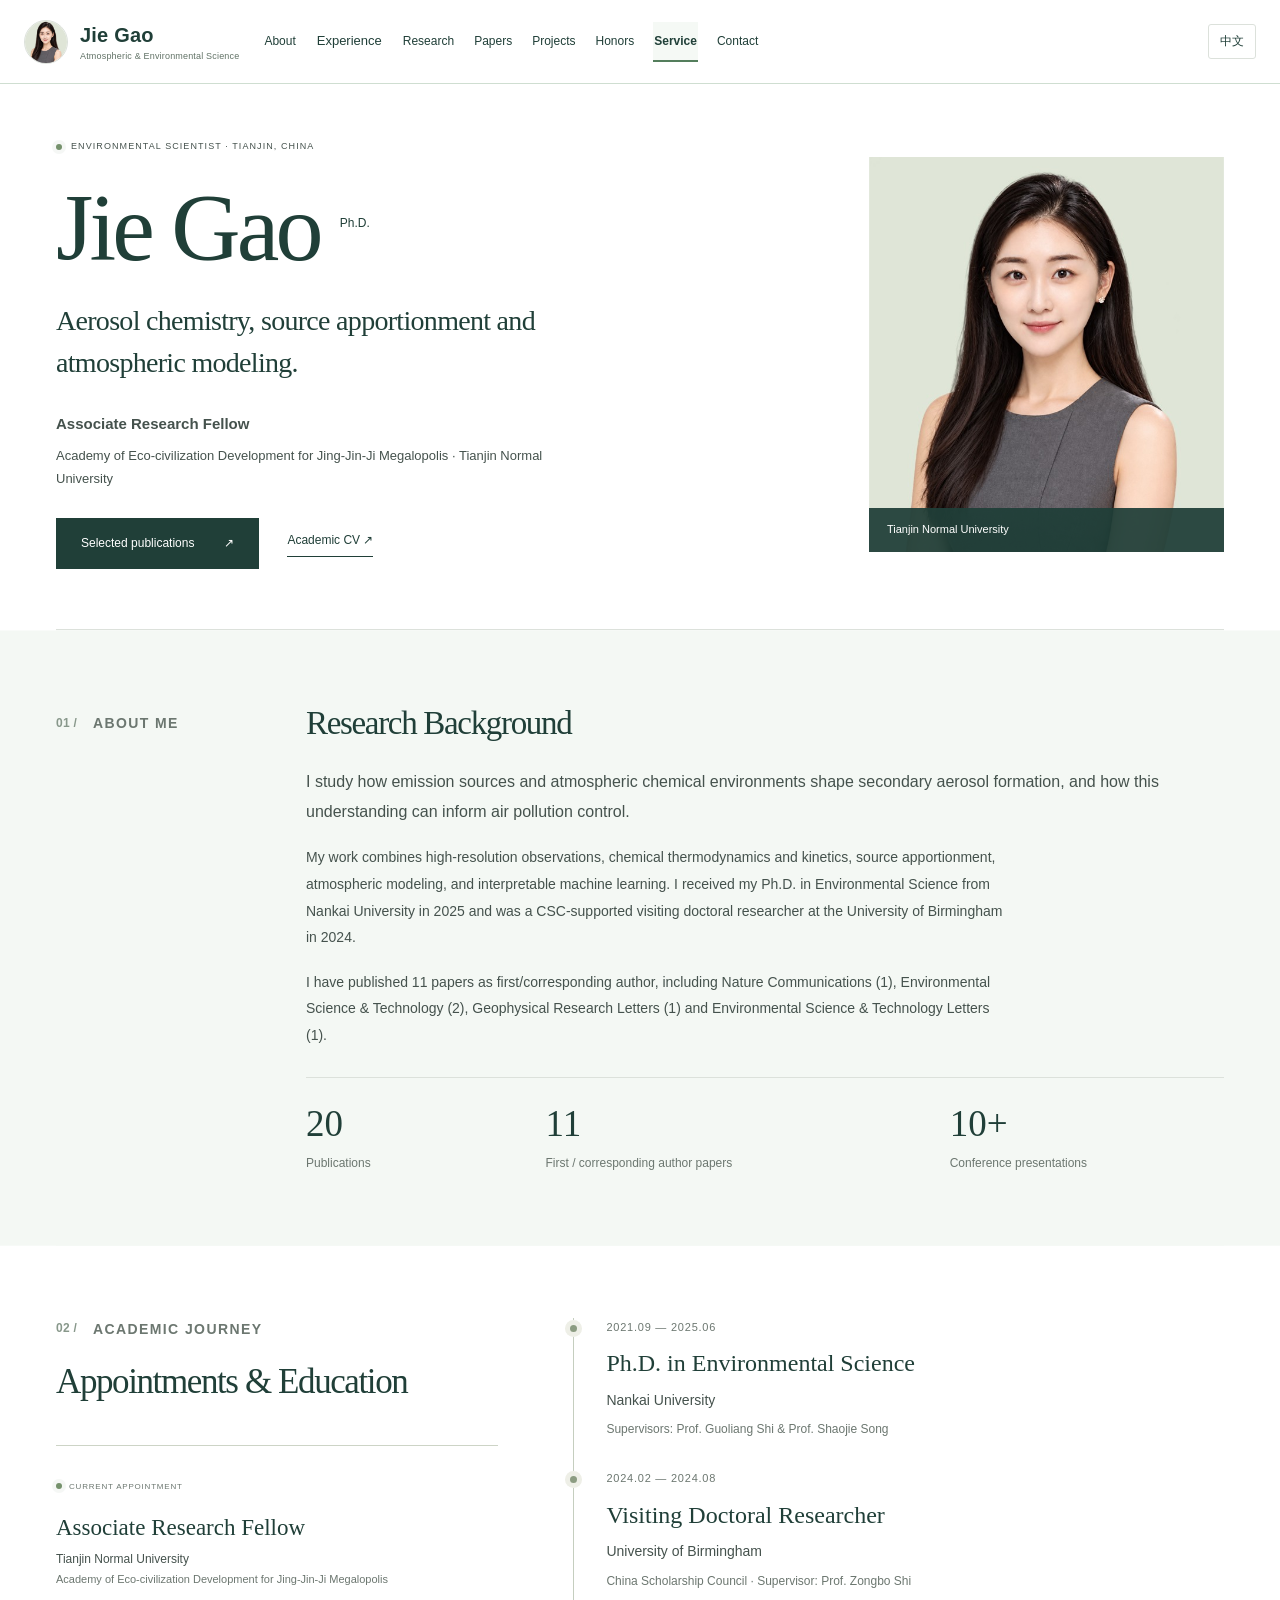
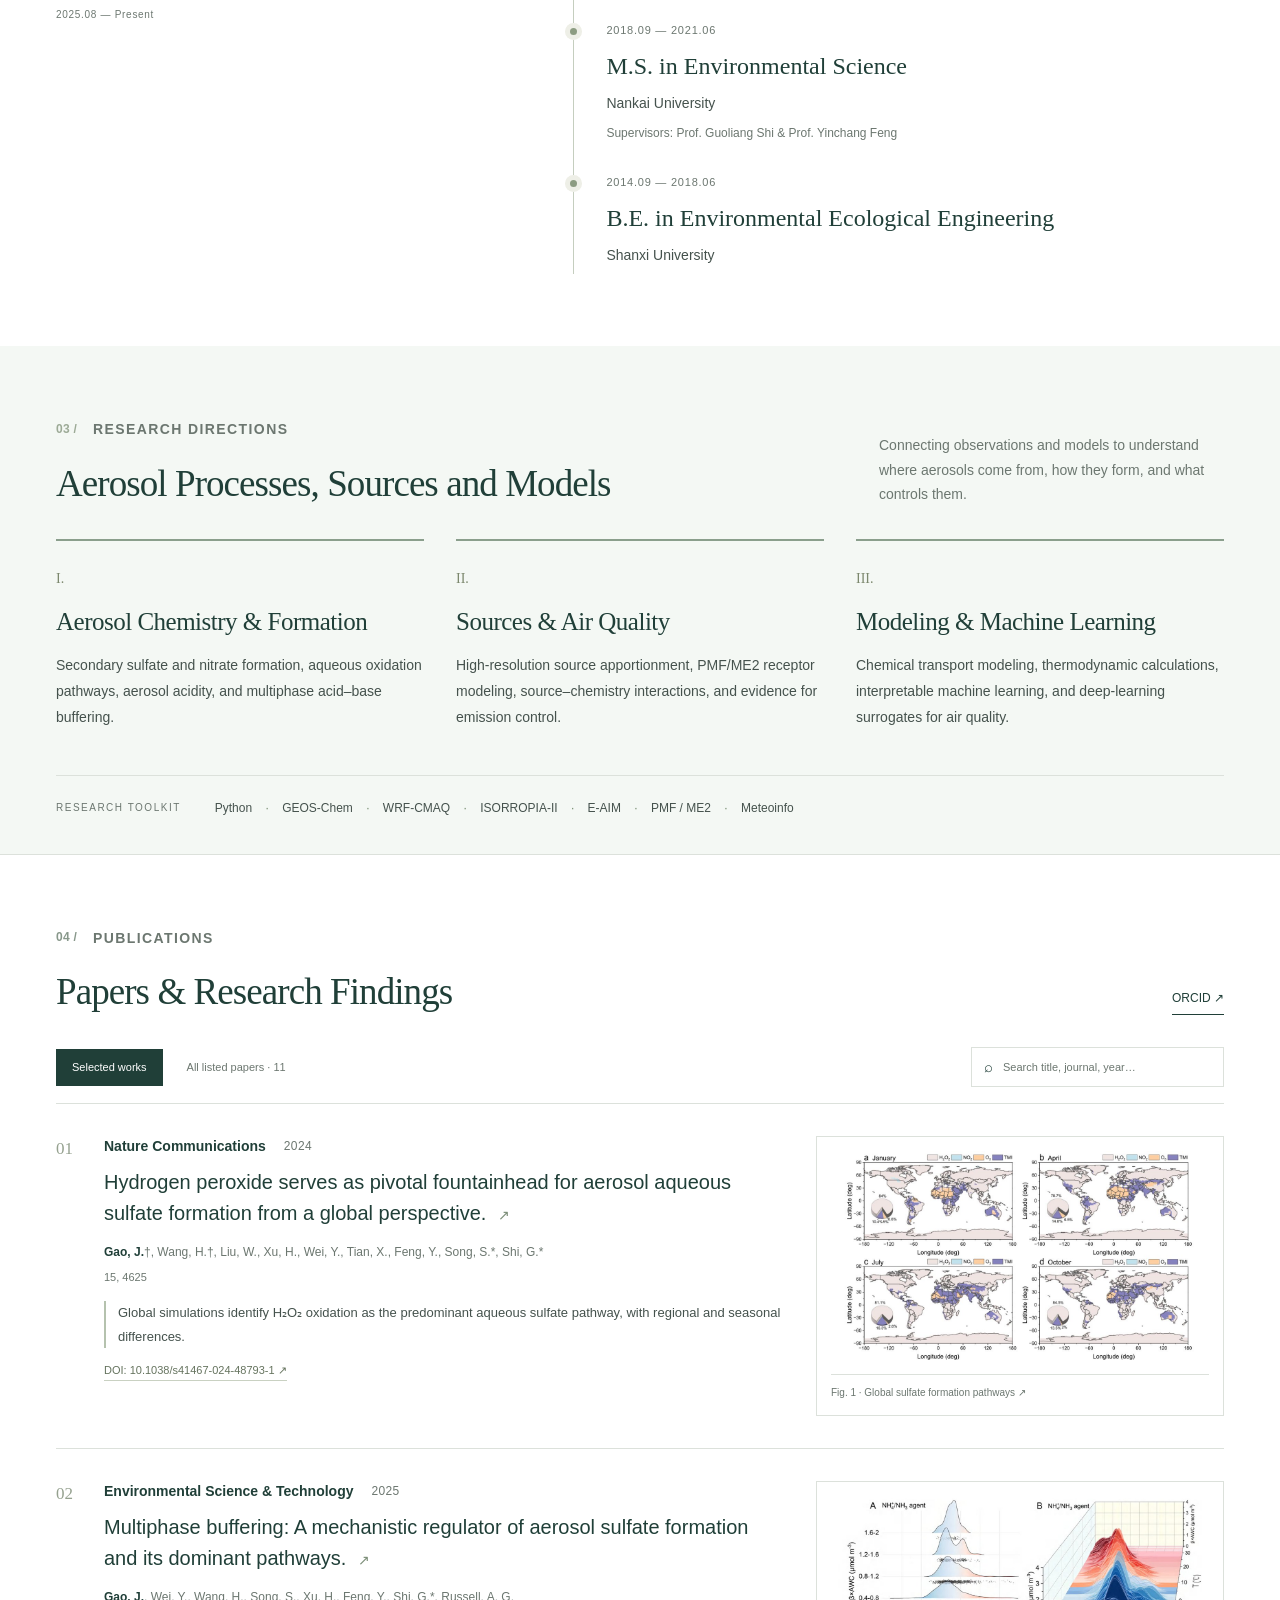
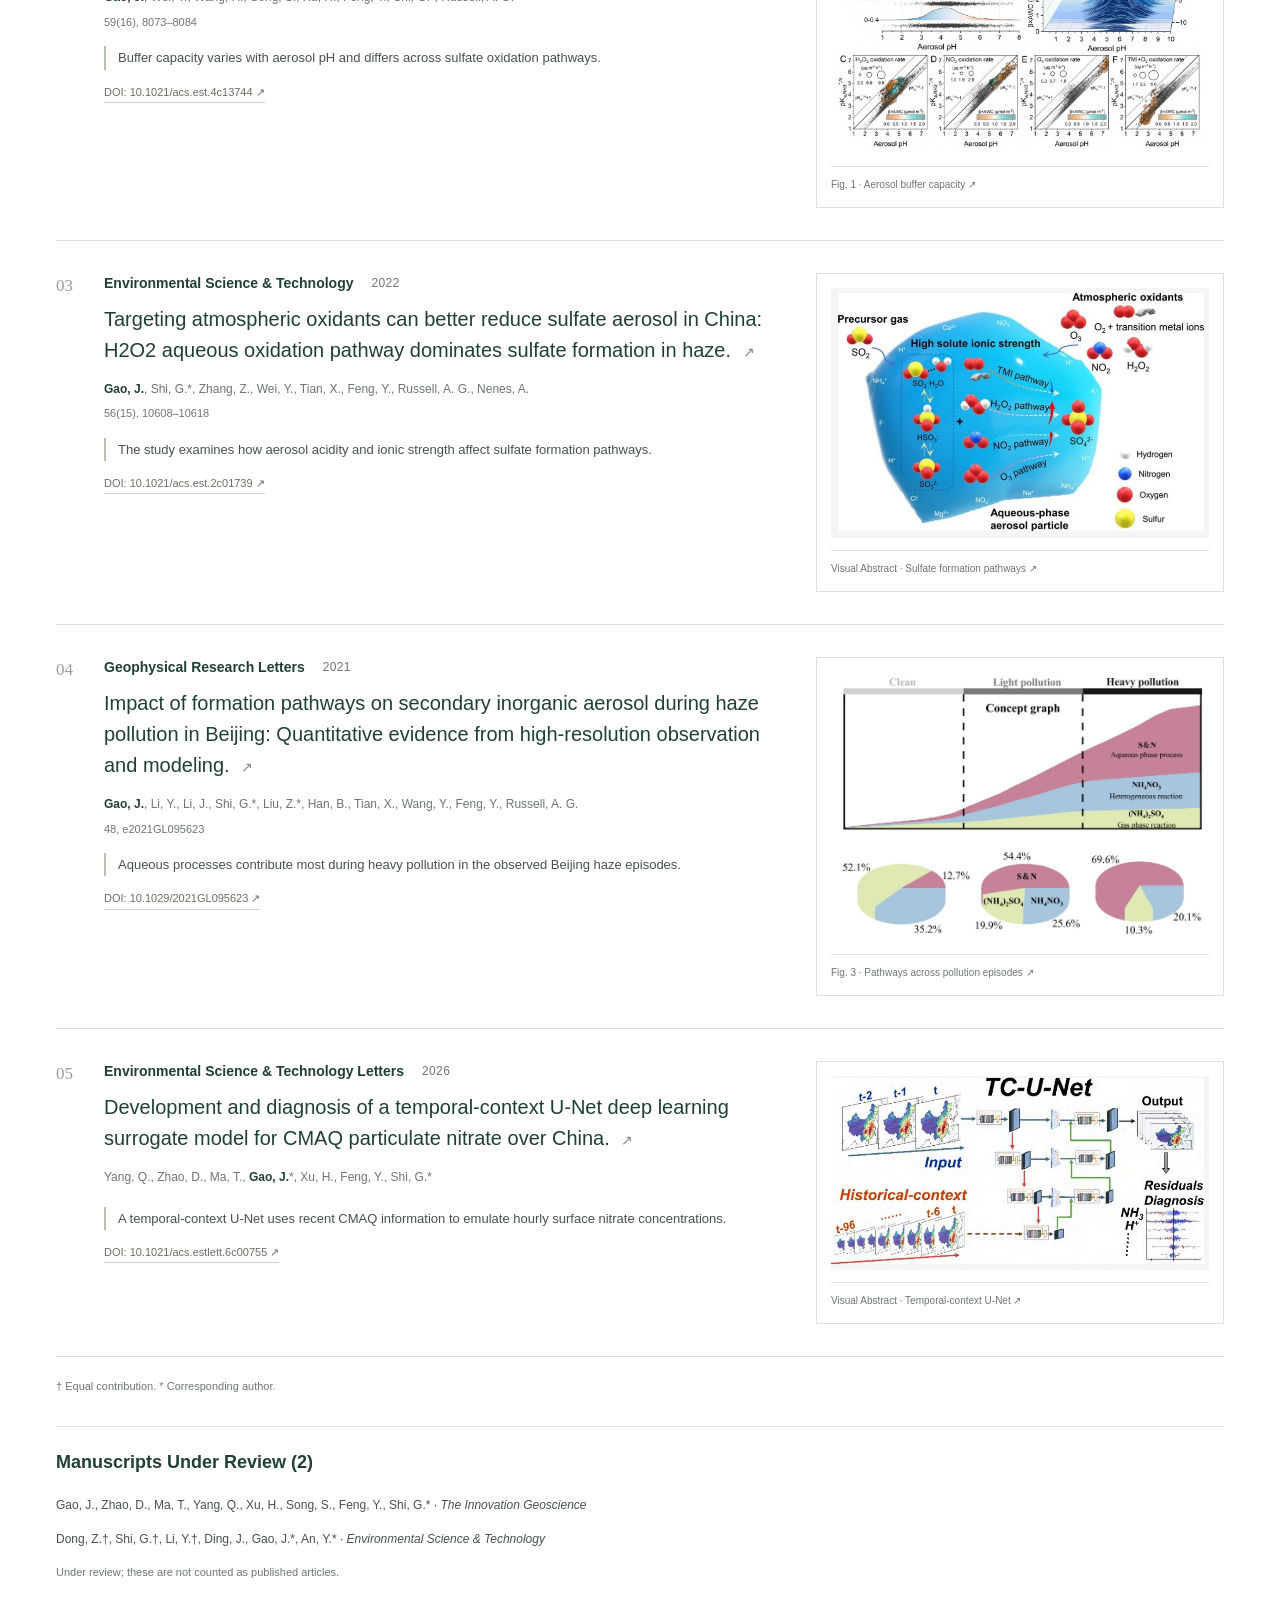
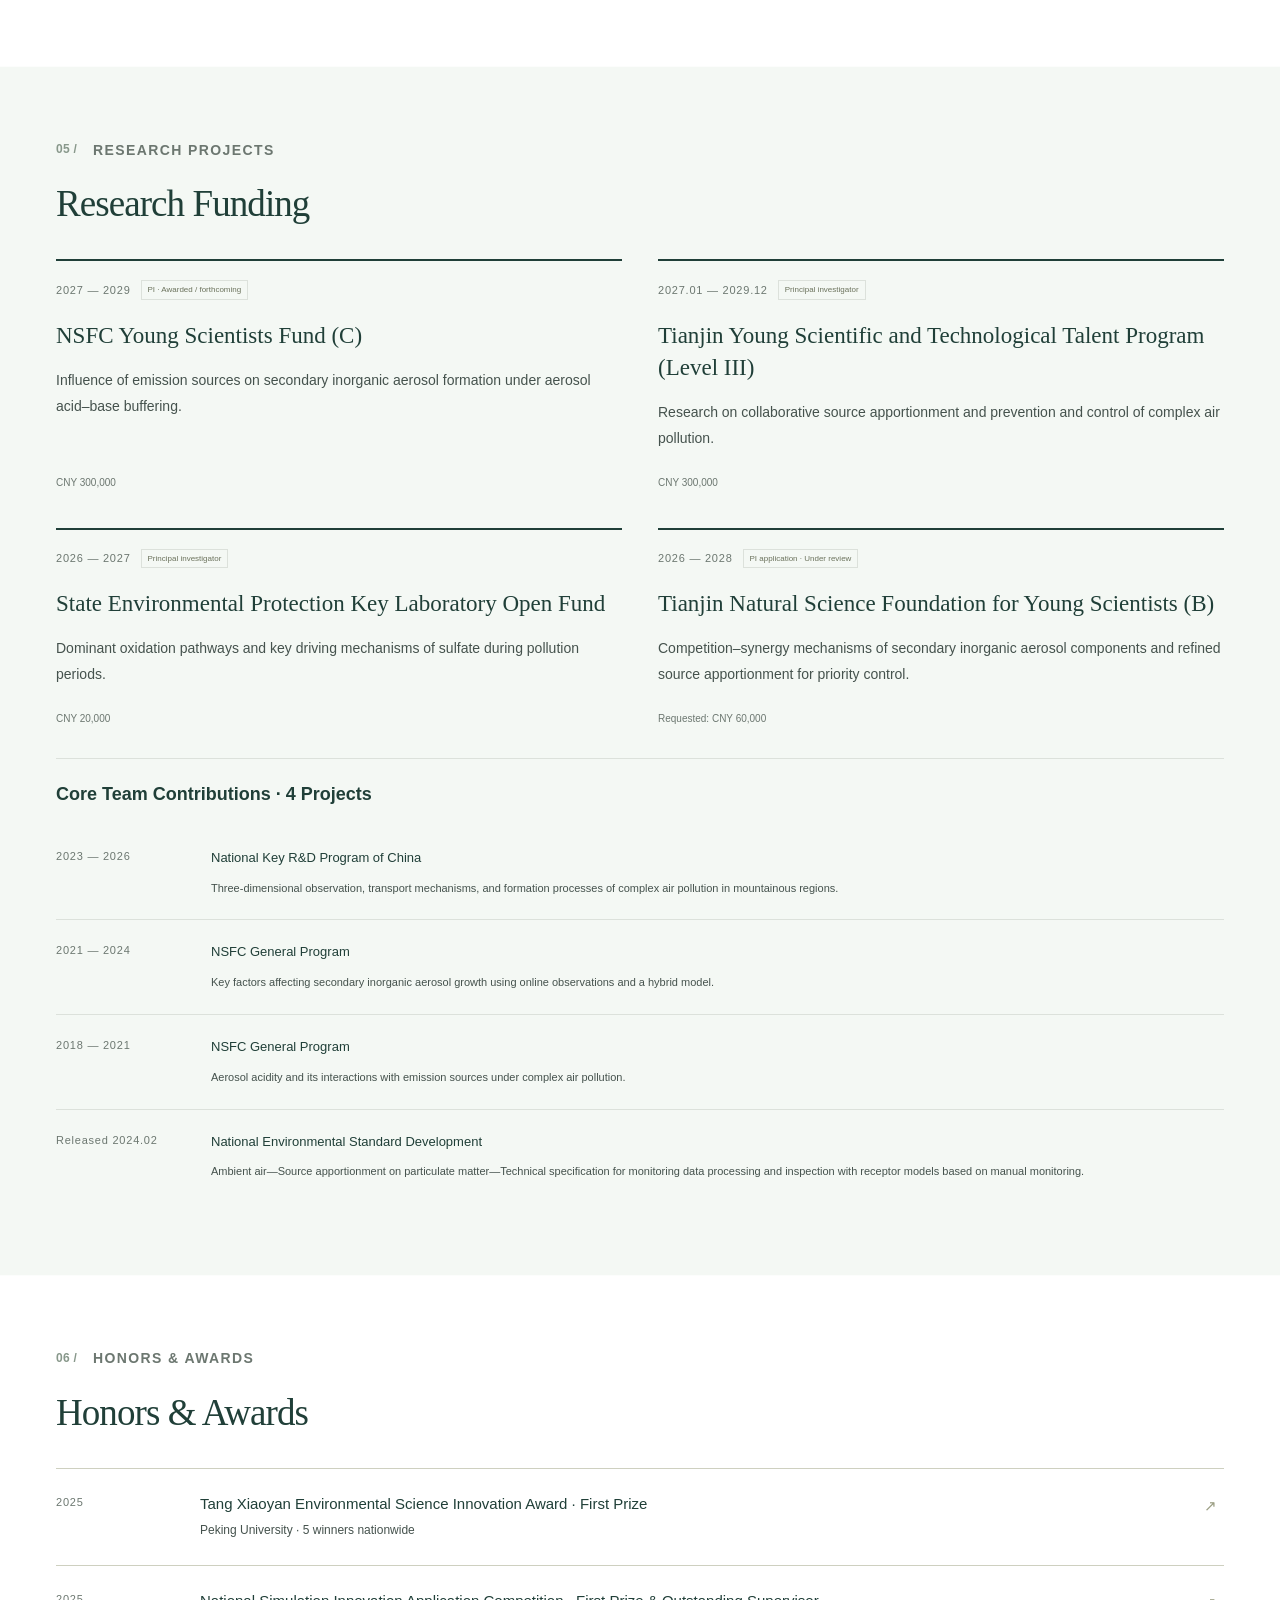
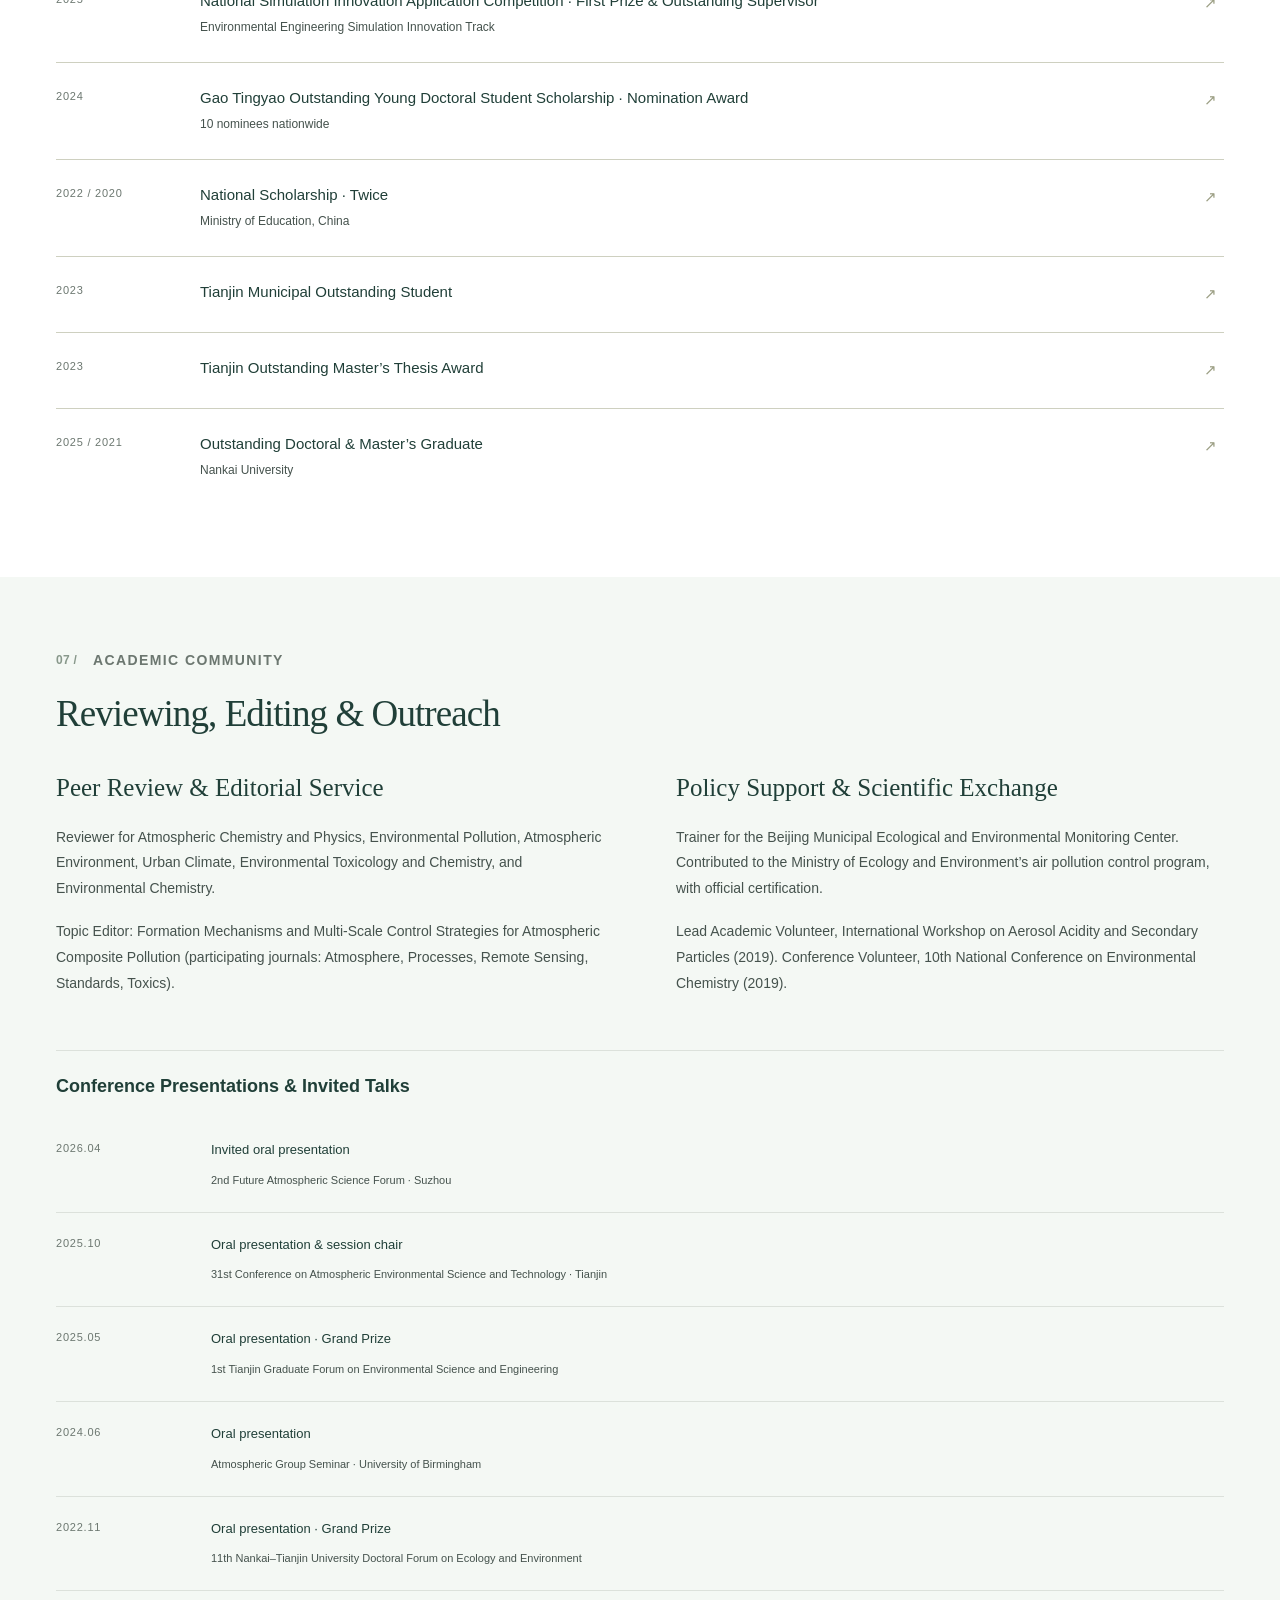
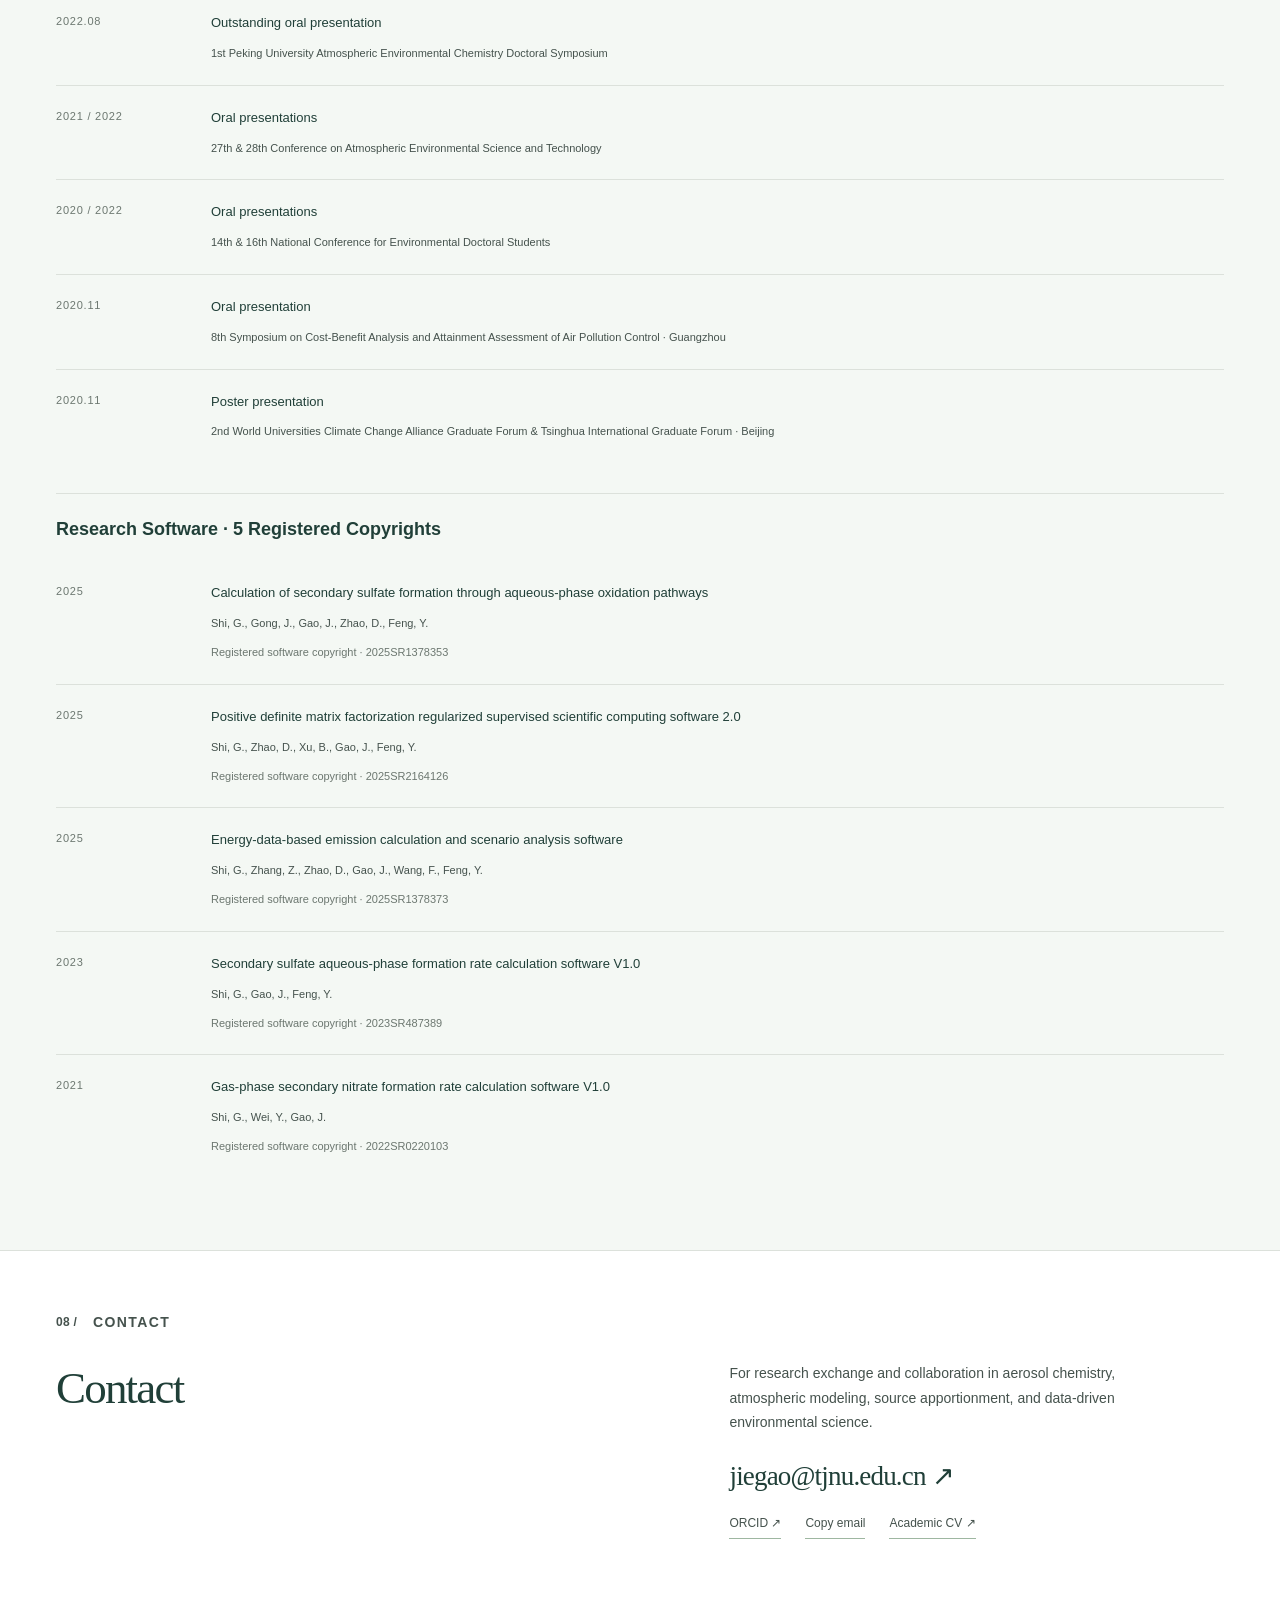
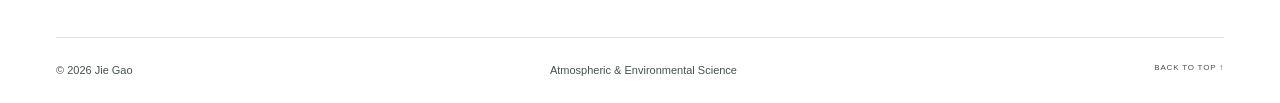
==== commit 2660343b: "Refresh header assets for the single-row navigation" ====
--- a/index.html
+++ b/index.html
@@ -5,7 +5,7 @@
 <title>Jie Gao | Atmospheric & Environmental Science</title>
 <meta name="description" content="Jie Gao, Associate Research Fellow at Tianjin Normal University. Exploring aerosol chemistry, secondary particle formation, source apportionment, atmospheric modeling, and machine learning.">
 <meta name="theme-color" content="#183e35"><meta property="og:title" content="Jie Gao | Atmospheric & Environmental Science"><meta property="og:description" content="From emissions to atmospheric chemistry. Research, publications, and academic profile."><meta property="og:type" content="profile"><meta property="og:url" content="https://jiegao-work.github.io/"><meta property="og:image" content="https://jiegao-work.github.io/docs/assets/jie-gao.jpg">
-<link rel="canonical" href="https://jiegao-work.github.io/"><link rel="icon" href="docs/assets/favicon.svg" type="image/svg+xml"><link rel="stylesheet" href="docs/style.css?v=20261113c">
+<link rel="canonical" href="https://jiegao-work.github.io/"><link rel="icon" href="docs/assets/favicon.svg" type="image/svg+xml"><link rel="stylesheet" href="docs/style.css?v=20261113d">
 <script type="application/ld+json">{"@context":"https://schema.org","@type":"Person","name":"Jie Gao","alternateName":"高洁","url":"https://jiegao-work.github.io/","jobTitle":"Associate Research Fellow","affiliation":{"@type":"Organization","name":"Tianjin Normal University"},"sameAs":["https://orcid.org/0000-0002-3572-6966"],"email":"jiegao@tjnu.edu.cn","knowsAbout":["Aerosol chemistry","Source apportionment","Atmospheric modeling","Machine learning"]}</script>
 </head>
 <body>
@@ -22,6 +22,6 @@
 <section id="community" class="section wrap"><div class="section-heading"><div><p class="section-label"><span>07 /</span><span data-en="ACADEMIC COMMUNITY" data-zh="学术服务">ACADEMIC COMMUNITY</span></p><h2 data-en="Reviewing, Editing &amp; Outreach" data-zh="审稿、编辑与学术交流">Reviewing, Editing &amp; Outreach</h2></div></div><div class="service-grid"><article><h3 data-en="Peer Review & Editorial Service" data-zh="审稿与编辑服务">Peer Review & Editorial Service</h3><p data-en="Reviewer for Atmospheric Chemistry and Physics, Environmental Pollution, Atmospheric Environment, Urban Climate, Environmental Toxicology and Chemistry, and Environmental Chemistry." data-zh="担任 Atmospheric Chemistry and Physics、Environmental Pollution、Atmospheric Environment、Urban Climate、Environmental Toxicology and Chemistry、Environmental Chemistry 等期刊审稿人。">Reviewer for Atmospheric Chemistry and Physics, Environmental Pollution, Atmospheric Environment, Urban Climate, Environmental Toxicology and Chemistry, and Environmental Chemistry.</p><p data-en="Topic Editor: Formation Mechanisms and Multi-Scale Control Strategies for Atmospheric Composite Pollution (participating journals: Atmosphere, Processes, Remote Sensing, Standards, Toxics)." data-zh="专题编辑：Formation Mechanisms and Multi-Scale Control Strategies for Atmospheric Composite Pollution，参与期刊包括 Atmosphere、Processes、Remote Sensing、Standards、Toxics。">Topic Editor: Formation Mechanisms and Multi-Scale Control Strategies for Atmospheric Composite Pollution (participating journals: Atmosphere, Processes, Remote Sensing, Standards, Toxics).</p></article><article><h3 data-en="Policy Support & Scientific Exchange" data-zh="政策支持与学术交流">Policy Support & Scientific Exchange</h3><p data-en="Trainer for the Beijing Municipal Ecological and Environmental Monitoring Center. Contributed to the Ministry of Ecology and Environment’s air pollution control program, with official certification." data-zh="为北京市生态环境监测中心开展培训；参与生态环境部大气污染防治相关工作并获得官方证明。">Trainer for the Beijing Municipal Ecological and Environmental Monitoring Center. Contributed to the Ministry of Ecology and Environment’s air pollution control program, with official certification.</p><p data-en="Lead Academic Volunteer, International Workshop on Aerosol Acidity and Secondary Particles (2019). Conference Volunteer, 10th National Conference on Environmental Chemistry (2019)." data-zh="2019年担任气溶胶酸度与二次颗粒物国际研讨会学术志愿者负责人，并参与第十届全国环境化学大会志愿服务。">Lead Academic Volunteer, International Workshop on Aerosol Acidity and Secondary Particles (2019). Conference Volunteer, 10th National Conference on Environmental Chemistry (2019).</p></article></div><div class="expanded-group more-content"><h3 class="group-heading" data-en="Conference Presentations & Invited Talks" data-zh="会议报告与受邀报告">Conference Presentations & Invited Talks</h3><div id="talks"></div></div><div class="expanded-group more-content"><h3 class="group-heading" data-en="Research Software · 5 Registered Copyrights" data-zh="科研软件 · 5项软件著作权">Research Software · 5 Registered Copyrights</h3><div id="software"></div></div></section>
 <section id="contact" class="contact-section"><div class="wrap"><p class="section-label"><span>08 /</span><span data-en="CONTACT" data-zh="联系我">CONTACT</span></p><div class="contact-grid"><h2 data-en="Contact" data-zh="联系方式">Contact</h2><div><p data-en="For research exchange and collaboration in aerosol chemistry, atmospheric modeling, source apportionment, and data-driven environmental science." data-zh="欢迎围绕气溶胶化学、大气模拟、来源解析与数据驱动的环境科学开展学术交流与合作。">For research exchange and collaboration in aerosol chemistry, atmospheric modeling, source apportionment, and data-driven environmental science.</p><a class="email" href="mailto:jiegao@tjnu.edu.cn">jiegao@tjnu.edu.cn ↗</a><div class="contact-links"><a href="https://orcid.org/0000-0002-3572-6966" target="_blank" rel="noopener">ORCID ↗</a><button id="copy-email" data-en="Copy email" data-zh="复制邮箱">Copy email</button><a href="?view=cv" target="_blank" rel="noopener" data-en="Academic CV ↗" data-zh="学术简历 ↗">Academic CV ↗</a></div><p id="copy-status" role="status"></p></div></div><footer><span data-en="© 2026 Jie Gao" data-zh="© 2026 高洁">© 2026 Jie Gao</span><span data-en="Atmospheric & Environmental Science" data-zh="大气与环境科学">Atmospheric & Environmental Science</span><a href="#" data-en="BACK TO TOP ↑" data-zh="回到顶部 ↑">BACK TO TOP ↑</a></footer></div></section>
 </main><div class="cv-toolbar"><span data-en="Jie Gao · Academic CV" data-zh="高洁 · 学术简历">Jie Gao · Academic CV</span><button id="print-cv">Print / Save PDF</button><a href="./">← Homepage</a></div>
-<noscript><p style="padding:24px">Enable JavaScript to view the full publication list and academic record. Contact: jiegao@tjnu.edu.cn.</p></noscript><script src="docs/profile.js?v=20261113c"></script><script src="docs/app.js?v=20261113c"></script>
+<noscript><p style="padding:24px">Enable JavaScript to view the full publication list and academic record. Contact: jiegao@tjnu.edu.cn.</p></noscript><script src="docs/profile.js?v=20261113d"></script><script src="docs/app.js?v=20261113d"></script>
 </body></html>
 
--- a/docs/style.css
+++ b/docs/style.css
@@ -56,3 +56,14 @@
 .cv{padding-top:0!important}.cv .header{display:none!important}
 @media print{body{padding-top:0!important}.header{display:none!important}.about,#projects,#community{box-shadow:none;clip-path:none}.publication h3,.cv .publication h3{font-family:var(--sans);font-size:16px}}
 
+
+/* Single fixed header row; narrow screens scroll links horizontally. */
+body{padding-top:84px!important}html{scroll-padding-top:106px}
+.header{grid-template-columns:max-content minmax(0,1fr) max-content;grid-template-rows:1fr;grid-template-areas:"brand navigation controls";height:84px!important;padding:0 max(24px,calc((100vw - 1240px)/2))!important;gap:0 24px!important;align-items:center}
+.header nav,.menu-open .header nav{display:flex!important;flex-wrap:nowrap!important;grid-template-columns:none;grid-template-rows:none;height:52px!important;gap:18px!important;width:100%;min-width:0;overflow-x:auto!important;overflow-y:hidden!important;white-space:nowrap;border:0!important;align-items:center;scrollbar-width:thin;scrollbar-color:#cfddcf transparent;scroll-padding-inline:8px;overscroll-behavior-x:contain}
+.header nav a,.menu-open .header nav a{flex:0 0 auto;text-align:center;padding:8px 1px;font-size:12px;line-height:22px}
+.header .brand{max-width:100%}.header .brand-copy{min-width:0}.header .header-actions{flex-shrink:0}
+@media(max-width:1100px){.header{gap:0 18px!important;padding:0 22px!important}.header .brand-sub{display:none}.header .brand-name{font-size:19px}.header nav,.menu-open .header nav{gap:16px!important}}
+@media(max-width:700px){body{padding-top:72px!important}html{scroll-padding-top:92px}.header{height:72px!important;padding:0 12px!important;gap:0 12px!important}.header .nav-portrait{width:32px;height:32px}.header .brand{gap:7px}.header .brand-name{font-size:16px}.header nav,.menu-open .header nav{height:48px!important;gap:14px!important}.header nav a,.menu-open .header nav a{font-size:12px;line-height:20px;padding:9px 0}.header-actions #language{font-size:11px;padding:5px 7px}}
+.cv{padding-top:0!important}.cv .header{display:none!important}
+@media print{body{padding-top:0!important}.header{display:none!important}}
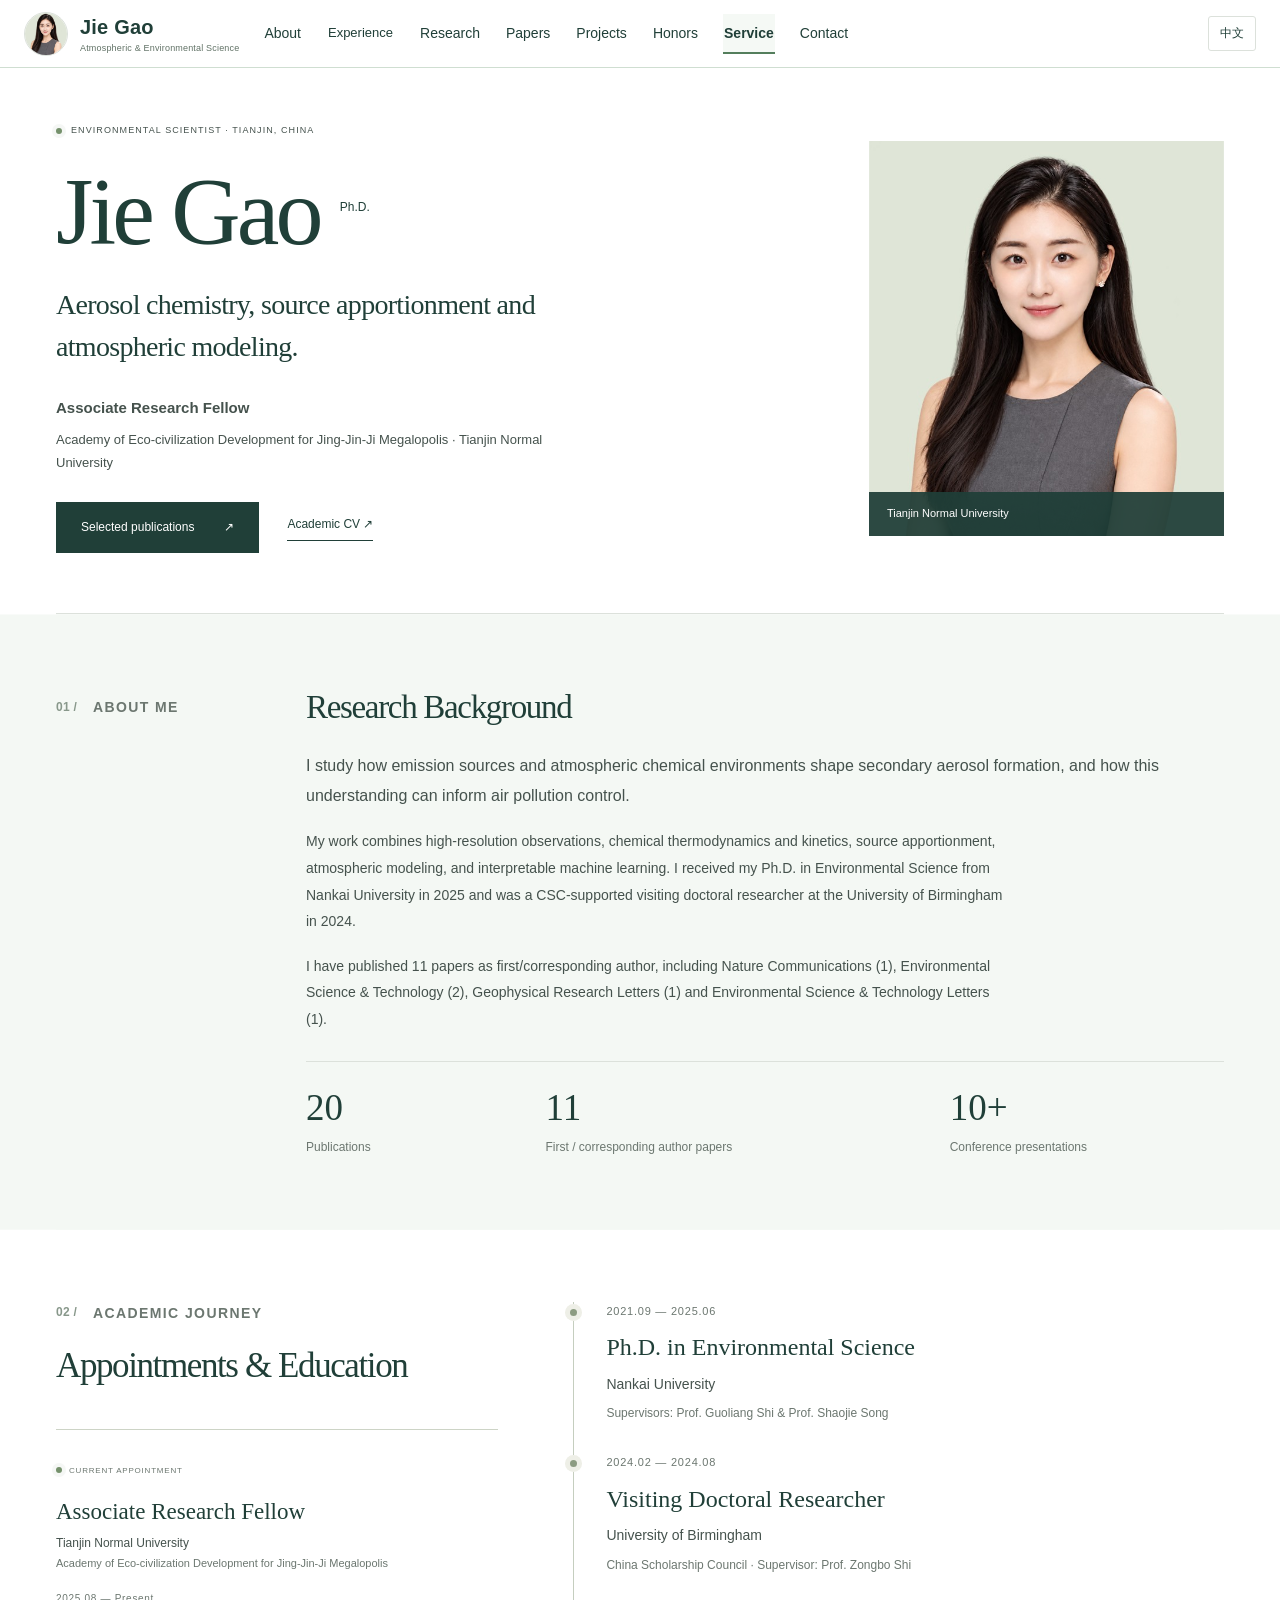
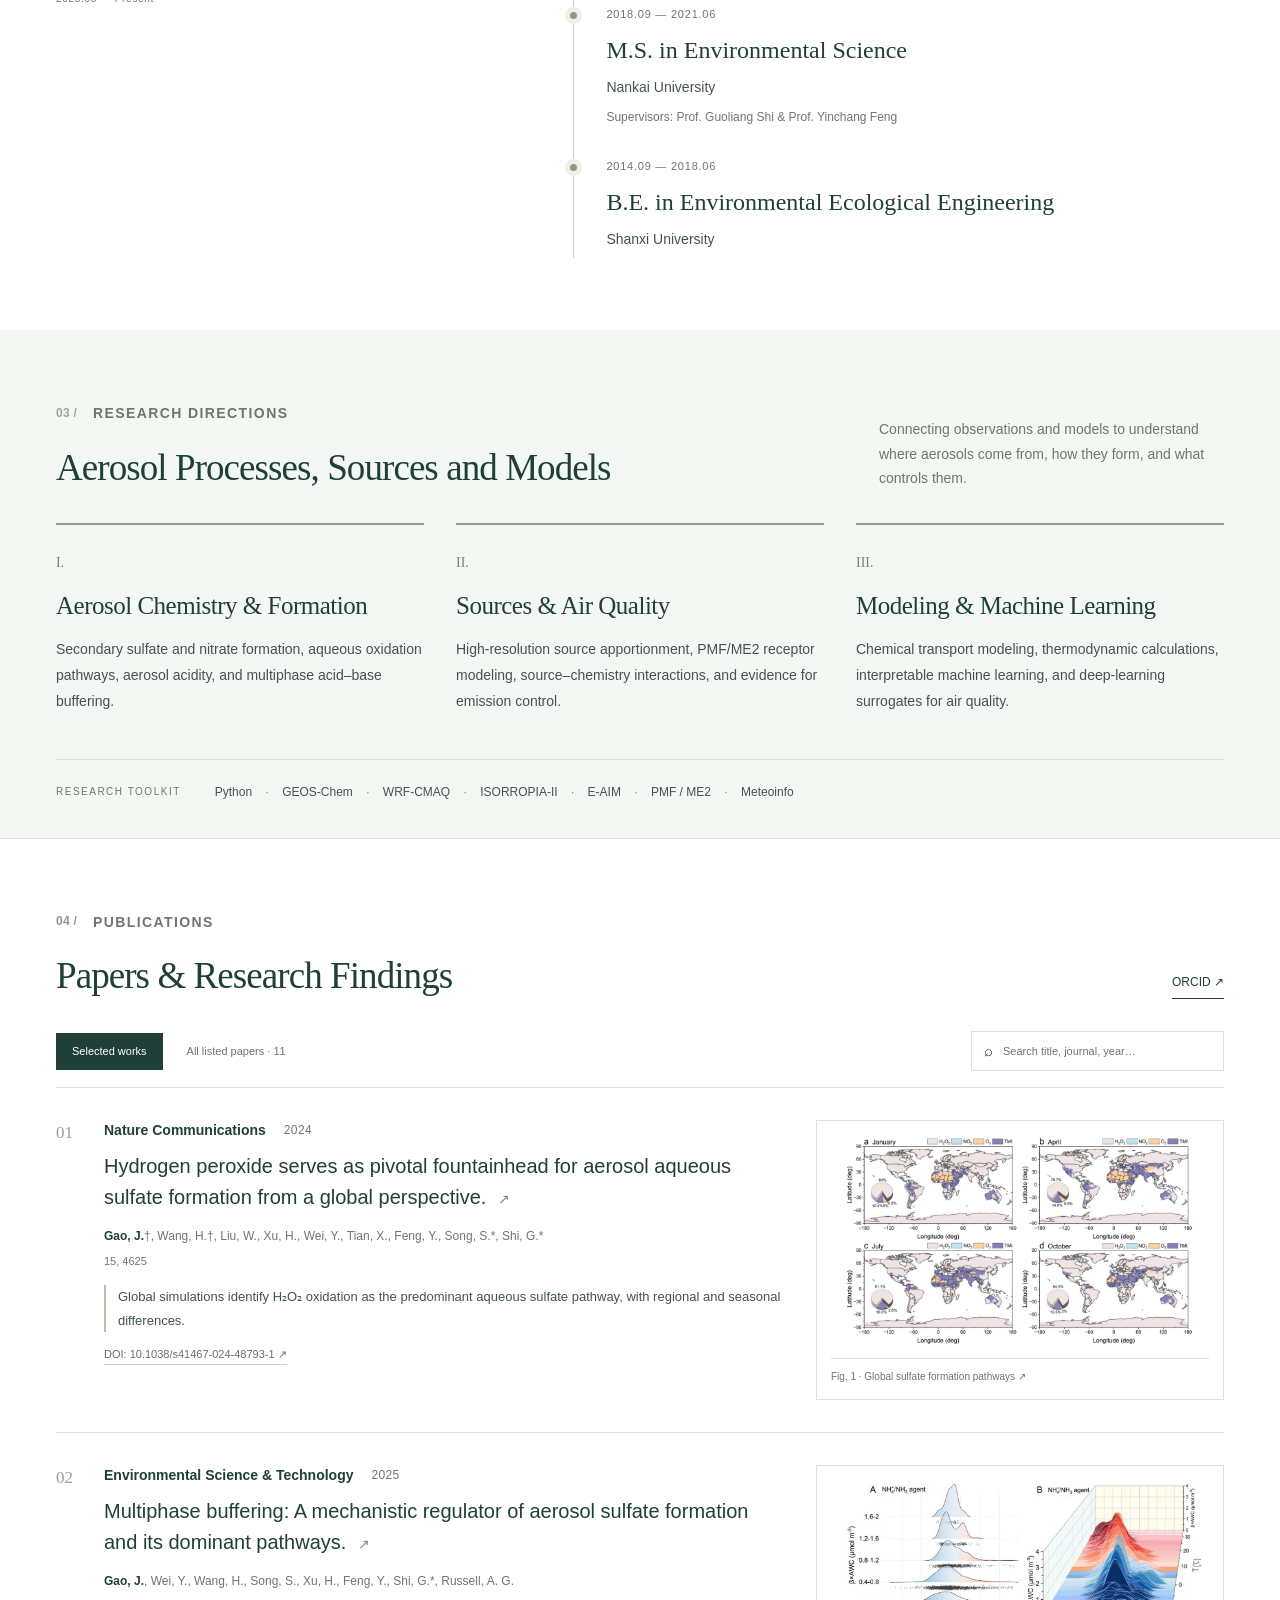
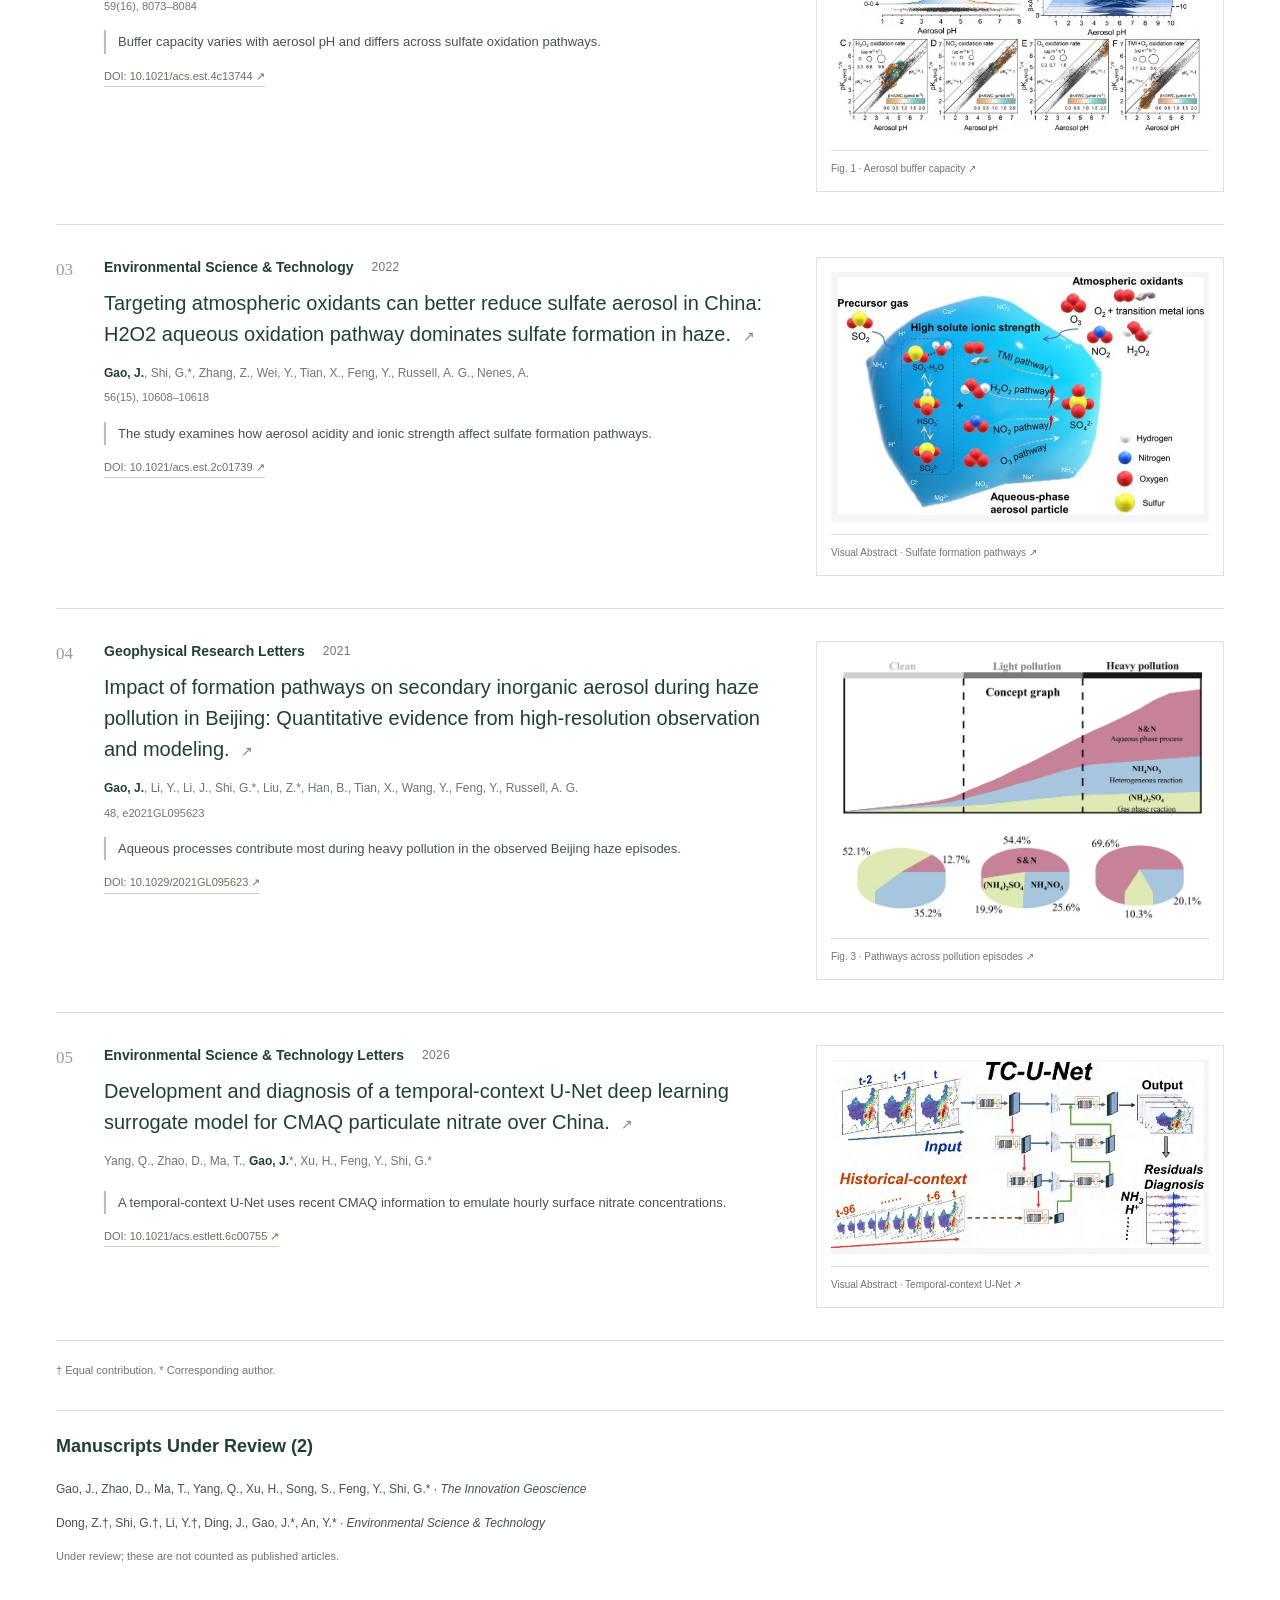
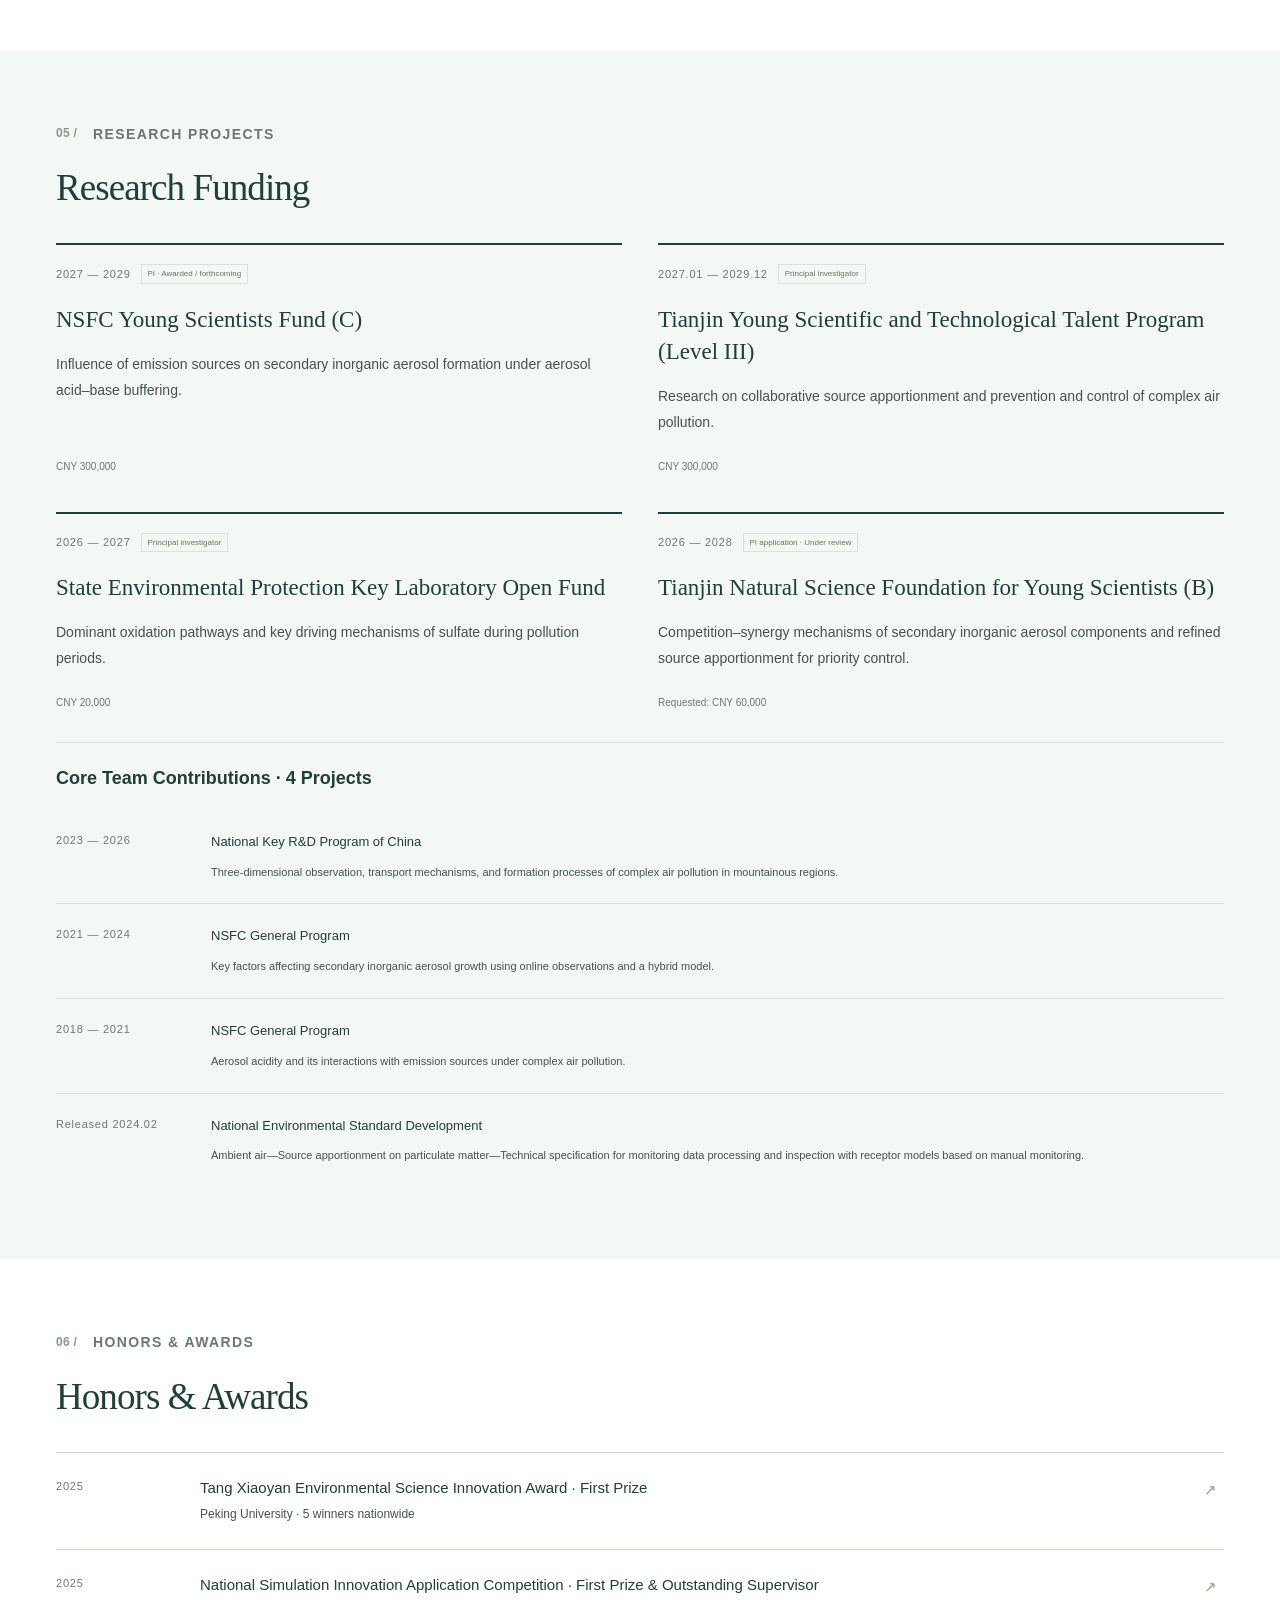
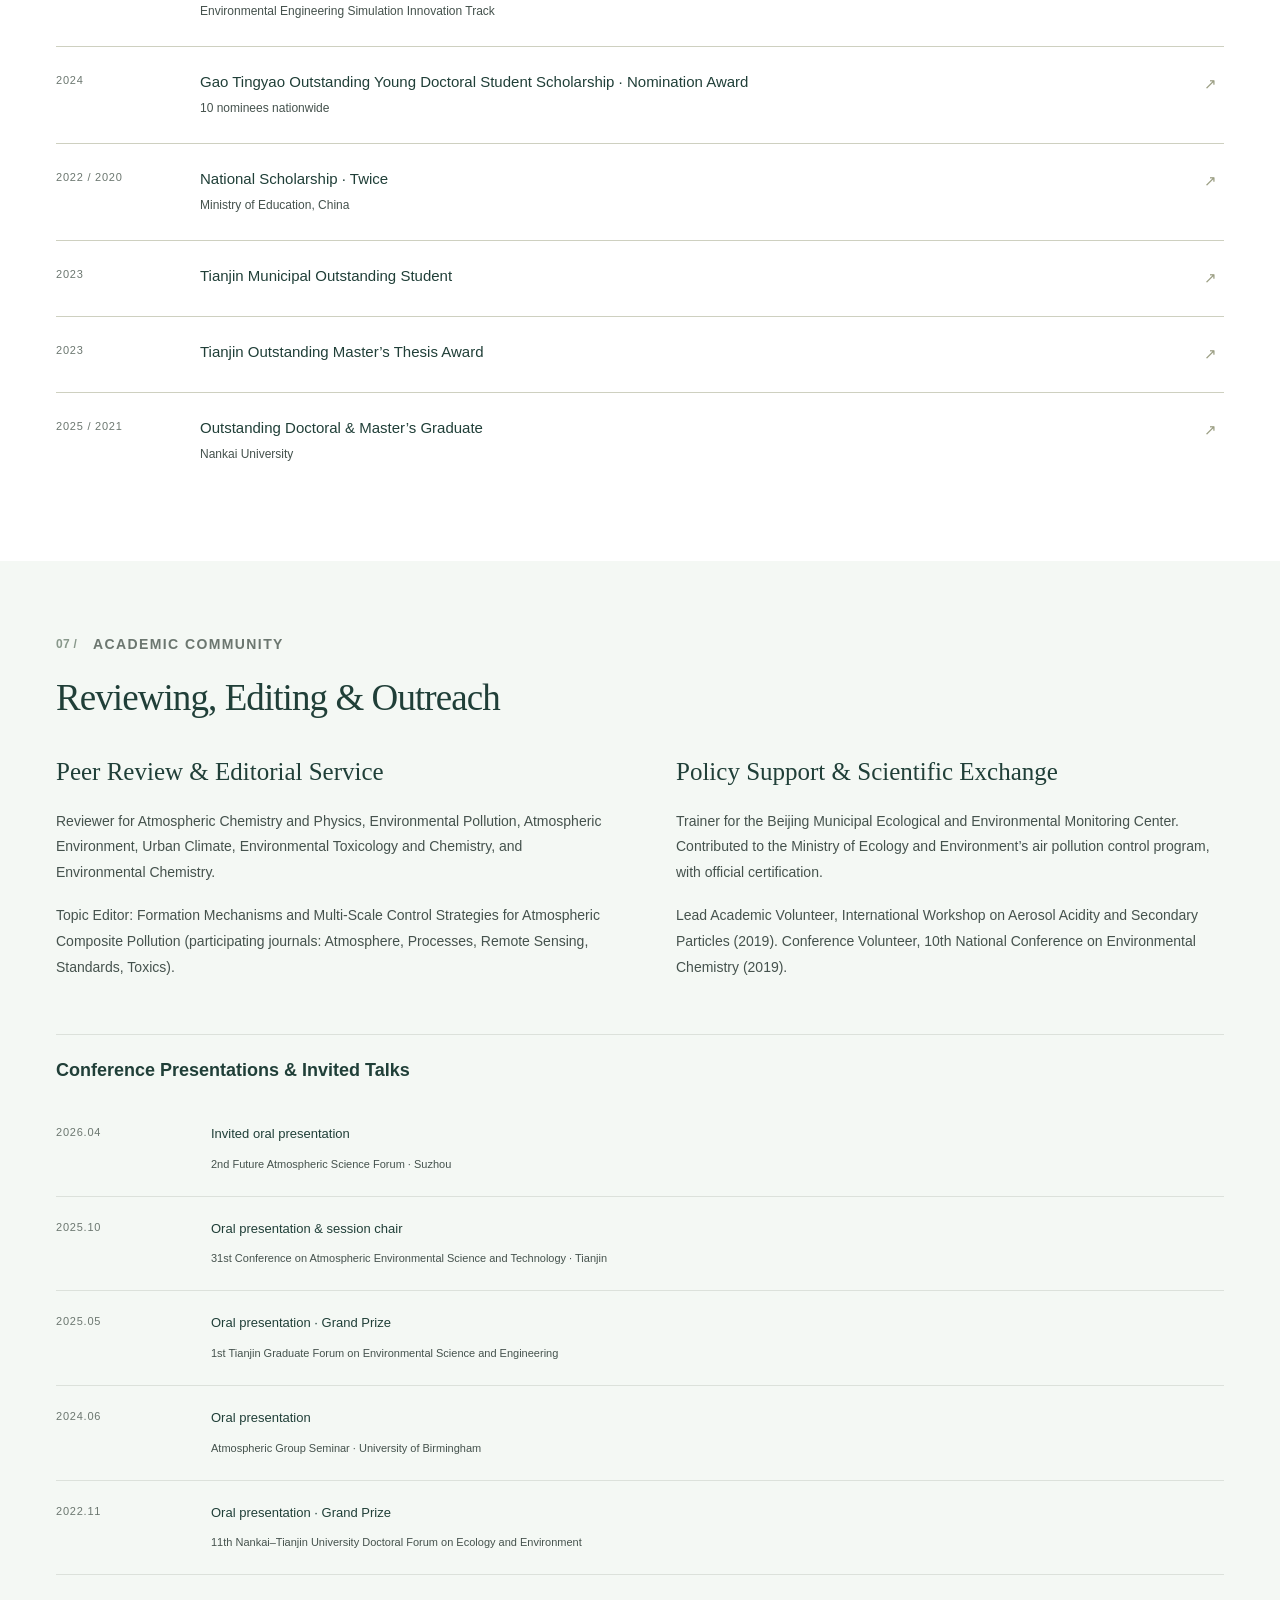
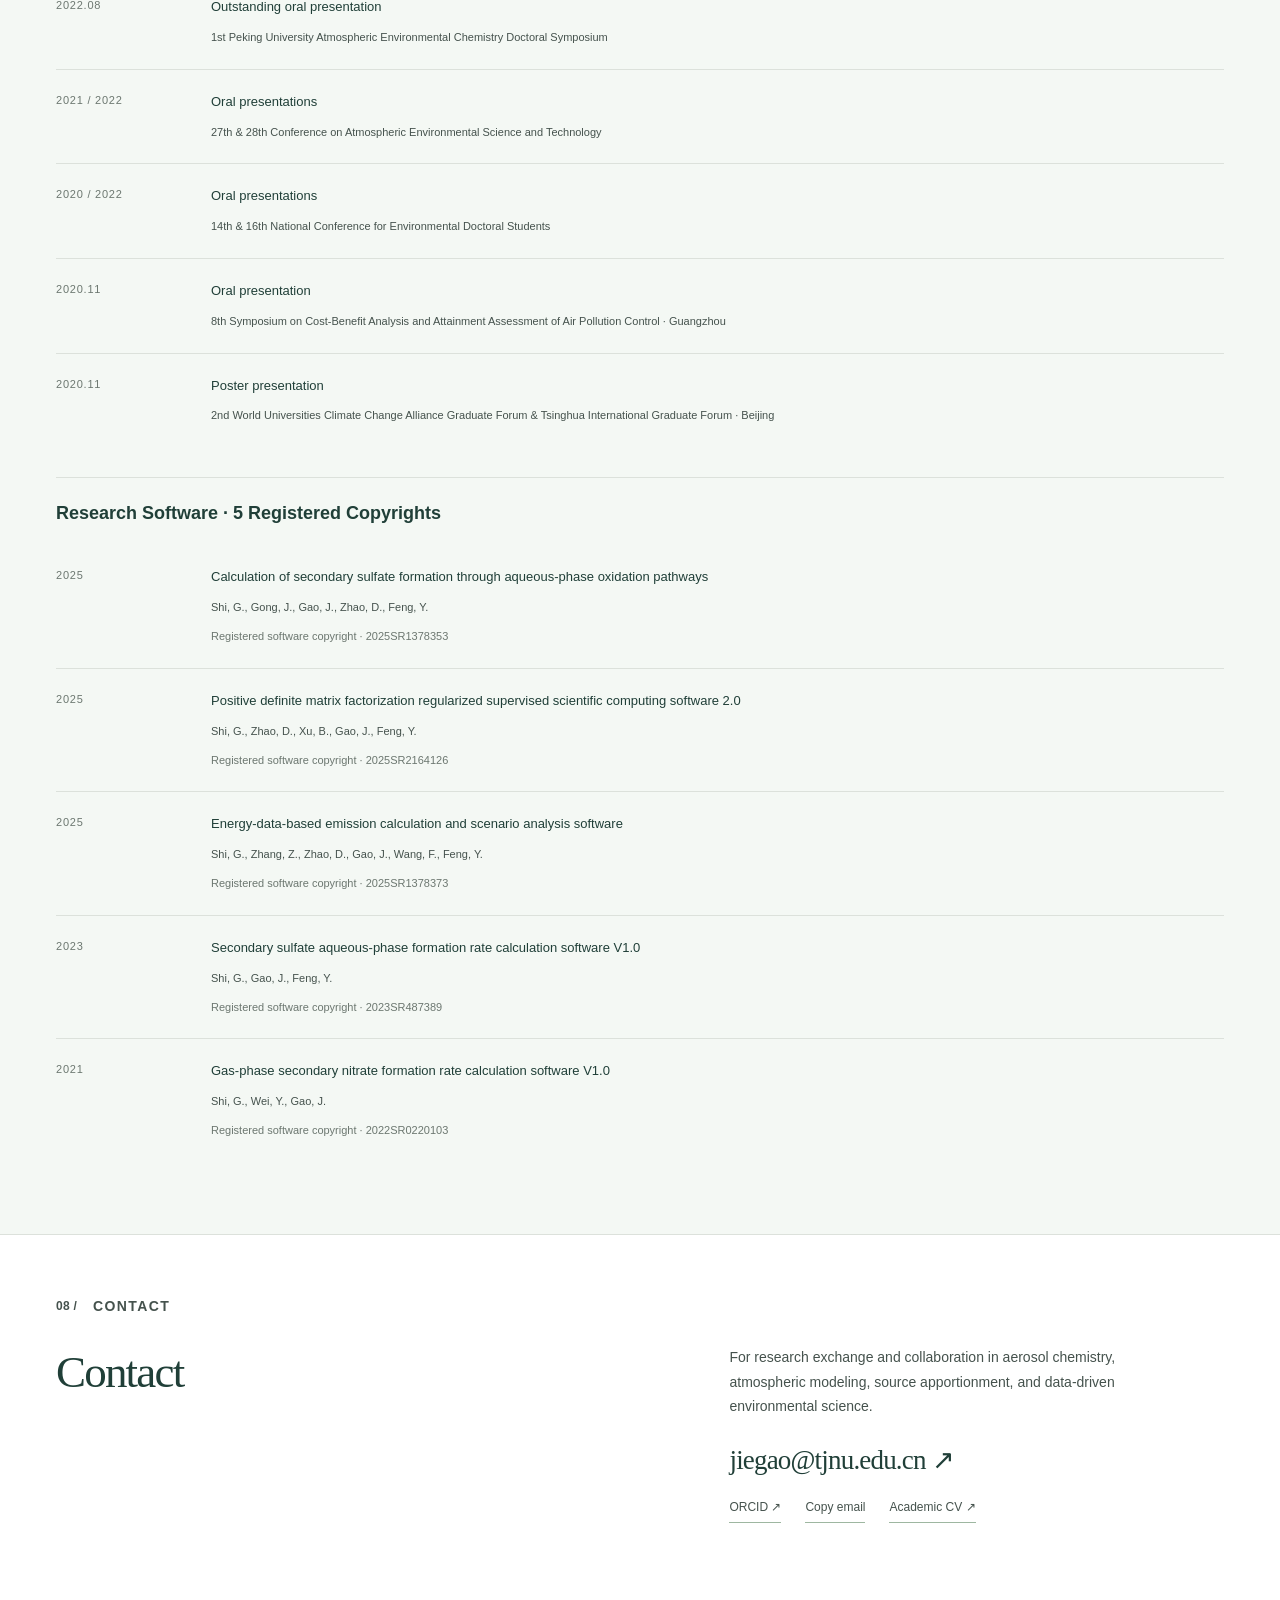
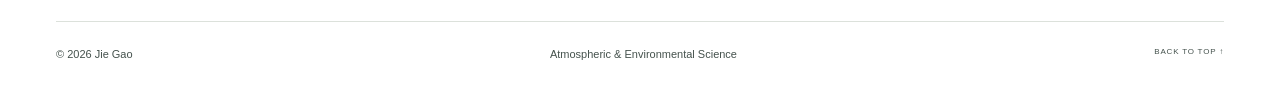
==== commit 834ad12d: "Refresh navigation spacing and size styles" ====
--- a/index.html
+++ b/index.html
@@ -5,7 +5,7 @@
 <title>Jie Gao | Atmospheric & Environmental Science</title>
 <meta name="description" content="Jie Gao, Associate Research Fellow at Tianjin Normal University. Exploring aerosol chemistry, secondary particle formation, source apportionment, atmospheric modeling, and machine learning.">
 <meta name="theme-color" content="#183e35"><meta property="og:title" content="Jie Gao | Atmospheric & Environmental Science"><meta property="og:description" content="From emissions to atmospheric chemistry. Research, publications, and academic profile."><meta property="og:type" content="profile"><meta property="og:url" content="https://jiegao-work.github.io/"><meta property="og:image" content="https://jiegao-work.github.io/docs/assets/jie-gao.jpg">
-<link rel="canonical" href="https://jiegao-work.github.io/"><link rel="icon" href="docs/assets/favicon.svg" type="image/svg+xml"><link rel="stylesheet" href="docs/style.css?v=20261113d">
+<link rel="canonical" href="https://jiegao-work.github.io/"><link rel="icon" href="docs/assets/favicon.svg" type="image/svg+xml"><link rel="stylesheet" href="docs/style.css?v=20261113e">
 <script type="application/ld+json">{"@context":"https://schema.org","@type":"Person","name":"Jie Gao","alternateName":"高洁","url":"https://jiegao-work.github.io/","jobTitle":"Associate Research Fellow","affiliation":{"@type":"Organization","name":"Tianjin Normal University"},"sameAs":["https://orcid.org/0000-0002-3572-6966"],"email":"jiegao@tjnu.edu.cn","knowsAbout":["Aerosol chemistry","Source apportionment","Atmospheric modeling","Machine learning"]}</script>
 </head>
 <body>
@@ -22,6 +22,6 @@
 <section id="community" class="section wrap"><div class="section-heading"><div><p class="section-label"><span>07 /</span><span data-en="ACADEMIC COMMUNITY" data-zh="学术服务">ACADEMIC COMMUNITY</span></p><h2 data-en="Reviewing, Editing &amp; Outreach" data-zh="审稿、编辑与学术交流">Reviewing, Editing &amp; Outreach</h2></div></div><div class="service-grid"><article><h3 data-en="Peer Review & Editorial Service" data-zh="审稿与编辑服务">Peer Review & Editorial Service</h3><p data-en="Reviewer for Atmospheric Chemistry and Physics, Environmental Pollution, Atmospheric Environment, Urban Climate, Environmental Toxicology and Chemistry, and Environmental Chemistry." data-zh="担任 Atmospheric Chemistry and Physics、Environmental Pollution、Atmospheric Environment、Urban Climate、Environmental Toxicology and Chemistry、Environmental Chemistry 等期刊审稿人。">Reviewer for Atmospheric Chemistry and Physics, Environmental Pollution, Atmospheric Environment, Urban Climate, Environmental Toxicology and Chemistry, and Environmental Chemistry.</p><p data-en="Topic Editor: Formation Mechanisms and Multi-Scale Control Strategies for Atmospheric Composite Pollution (participating journals: Atmosphere, Processes, Remote Sensing, Standards, Toxics)." data-zh="专题编辑：Formation Mechanisms and Multi-Scale Control Strategies for Atmospheric Composite Pollution，参与期刊包括 Atmosphere、Processes、Remote Sensing、Standards、Toxics。">Topic Editor: Formation Mechanisms and Multi-Scale Control Strategies for Atmospheric Composite Pollution (participating journals: Atmosphere, Processes, Remote Sensing, Standards, Toxics).</p></article><article><h3 data-en="Policy Support & Scientific Exchange" data-zh="政策支持与学术交流">Policy Support & Scientific Exchange</h3><p data-en="Trainer for the Beijing Municipal Ecological and Environmental Monitoring Center. Contributed to the Ministry of Ecology and Environment’s air pollution control program, with official certification." data-zh="为北京市生态环境监测中心开展培训；参与生态环境部大气污染防治相关工作并获得官方证明。">Trainer for the Beijing Municipal Ecological and Environmental Monitoring Center. Contributed to the Ministry of Ecology and Environment’s air pollution control program, with official certification.</p><p data-en="Lead Academic Volunteer, International Workshop on Aerosol Acidity and Secondary Particles (2019). Conference Volunteer, 10th National Conference on Environmental Chemistry (2019)." data-zh="2019年担任气溶胶酸度与二次颗粒物国际研讨会学术志愿者负责人，并参与第十届全国环境化学大会志愿服务。">Lead Academic Volunteer, International Workshop on Aerosol Acidity and Secondary Particles (2019). Conference Volunteer, 10th National Conference on Environmental Chemistry (2019).</p></article></div><div class="expanded-group more-content"><h3 class="group-heading" data-en="Conference Presentations & Invited Talks" data-zh="会议报告与受邀报告">Conference Presentations & Invited Talks</h3><div id="talks"></div></div><div class="expanded-group more-content"><h3 class="group-heading" data-en="Research Software · 5 Registered Copyrights" data-zh="科研软件 · 5项软件著作权">Research Software · 5 Registered Copyrights</h3><div id="software"></div></div></section>
 <section id="contact" class="contact-section"><div class="wrap"><p class="section-label"><span>08 /</span><span data-en="CONTACT" data-zh="联系我">CONTACT</span></p><div class="contact-grid"><h2 data-en="Contact" data-zh="联系方式">Contact</h2><div><p data-en="For research exchange and collaboration in aerosol chemistry, atmospheric modeling, source apportionment, and data-driven environmental science." data-zh="欢迎围绕气溶胶化学、大气模拟、来源解析与数据驱动的环境科学开展学术交流与合作。">For research exchange and collaboration in aerosol chemistry, atmospheric modeling, source apportionment, and data-driven environmental science.</p><a class="email" href="mailto:jiegao@tjnu.edu.cn">jiegao@tjnu.edu.cn ↗</a><div class="contact-links"><a href="https://orcid.org/0000-0002-3572-6966" target="_blank" rel="noopener">ORCID ↗</a><button id="copy-email" data-en="Copy email" data-zh="复制邮箱">Copy email</button><a href="?view=cv" target="_blank" rel="noopener" data-en="Academic CV ↗" data-zh="学术简历 ↗">Academic CV ↗</a></div><p id="copy-status" role="status"></p></div></div><footer><span data-en="© 2026 Jie Gao" data-zh="© 2026 高洁">© 2026 Jie Gao</span><span data-en="Atmospheric & Environmental Science" data-zh="大气与环境科学">Atmospheric & Environmental Science</span><a href="#" data-en="BACK TO TOP ↑" data-zh="回到顶部 ↑">BACK TO TOP ↑</a></footer></div></section>
 </main><div class="cv-toolbar"><span data-en="Jie Gao · Academic CV" data-zh="高洁 · 学术简历">Jie Gao · Academic CV</span><button id="print-cv">Print / Save PDF</button><a href="./">← Homepage</a></div>
-<noscript><p style="padding:24px">Enable JavaScript to view the full publication list and academic record. Contact: jiegao@tjnu.edu.cn.</p></noscript><script src="docs/profile.js?v=20261113d"></script><script src="docs/app.js?v=20261113d"></script>
+<noscript><p style="padding:24px">Enable JavaScript to view the full publication list and academic record. Contact: jiegao@tjnu.edu.cn.</p></noscript><script src="docs/profile.js?v=20261113e"></script><script src="docs/app.js?v=20261113e"></script>
 </body></html>
 
--- a/docs/style.css
+++ b/docs/style.css
@@ -58,12 +58,12 @@
 
 
 /* Single fixed header row; narrow screens scroll links horizontally. */
-body{padding-top:84px!important}html{scroll-padding-top:106px}
-.header{grid-template-columns:max-content minmax(0,1fr) max-content;grid-template-rows:1fr;grid-template-areas:"brand navigation controls";height:84px!important;padding:0 max(24px,calc((100vw - 1240px)/2))!important;gap:0 24px!important;align-items:center}
-.header nav,.menu-open .header nav{display:flex!important;flex-wrap:nowrap!important;grid-template-columns:none;grid-template-rows:none;height:52px!important;gap:18px!important;width:100%;min-width:0;overflow-x:auto!important;overflow-y:hidden!important;white-space:nowrap;border:0!important;align-items:center;scrollbar-width:thin;scrollbar-color:#cfddcf transparent;scroll-padding-inline:8px;overscroll-behavior-x:contain}
-.header nav a,.menu-open .header nav a{flex:0 0 auto;text-align:center;padding:8px 1px;font-size:12px;line-height:22px}
+body{padding-top:68px!important}html{scroll-padding-top:90px}
+.header{grid-template-columns:max-content minmax(0,1fr) max-content;grid-template-rows:1fr;grid-template-areas:"brand navigation controls";height:68px!important;padding:0 max(24px,calc((100vw - 1240px)/2))!important;gap:0 24px!important;align-items:center}
+.header nav,.menu-open .header nav{display:flex!important;flex-wrap:nowrap!important;grid-template-columns:none;grid-template-rows:none;height:46px!important;gap:24px!important;width:100%;min-width:0;overflow-x:auto!important;overflow-y:hidden!important;white-space:nowrap;border:0!important;align-items:center;scrollbar-width:thin;scrollbar-color:#cfddcf transparent;scroll-padding-inline:8px;overscroll-behavior-x:contain}
+.header nav a,.menu-open .header nav a{flex:0 0 auto;text-align:center;padding:8px 1px;font-size:14px;line-height:22px}
 .header .brand{max-width:100%}.header .brand-copy{min-width:0}.header .header-actions{flex-shrink:0}
-@media(max-width:1100px){.header{gap:0 18px!important;padding:0 22px!important}.header .brand-sub{display:none}.header .brand-name{font-size:19px}.header nav,.menu-open .header nav{gap:16px!important}}
-@media(max-width:700px){body{padding-top:72px!important}html{scroll-padding-top:92px}.header{height:72px!important;padding:0 12px!important;gap:0 12px!important}.header .nav-portrait{width:32px;height:32px}.header .brand{gap:7px}.header .brand-name{font-size:16px}.header nav,.menu-open .header nav{height:48px!important;gap:14px!important}.header nav a,.menu-open .header nav a{font-size:12px;line-height:20px;padding:9px 0}.header-actions #language{font-size:11px;padding:5px 7px}}
+@media(max-width:1100px){.header{gap:0 18px!important;padding:0 22px!important}.header .brand-sub{display:none}.header .brand-name{font-size:19px}.header nav,.menu-open .header nav{gap:22px!important}}
+@media(max-width:700px){body{padding-top:60px!important}html{scroll-padding-top:80px}.header{height:60px!important;padding:0 12px!important;gap:0 12px!important}.header .nav-portrait{width:32px;height:32px}.header .brand{gap:7px}.header .brand-name{font-size:16px}.header nav,.menu-open .header nav{height:42px!important;gap:18px!important}.header nav a,.menu-open .header nav a{font-size:13px;line-height:20px;padding:7px 0}.header-actions #language{font-size:11px;padding:5px 7px}}
 .cv{padding-top:0!important}.cv .header{display:none!important}
 @media print{body{padding-top:0!important}.header{display:none!important}}
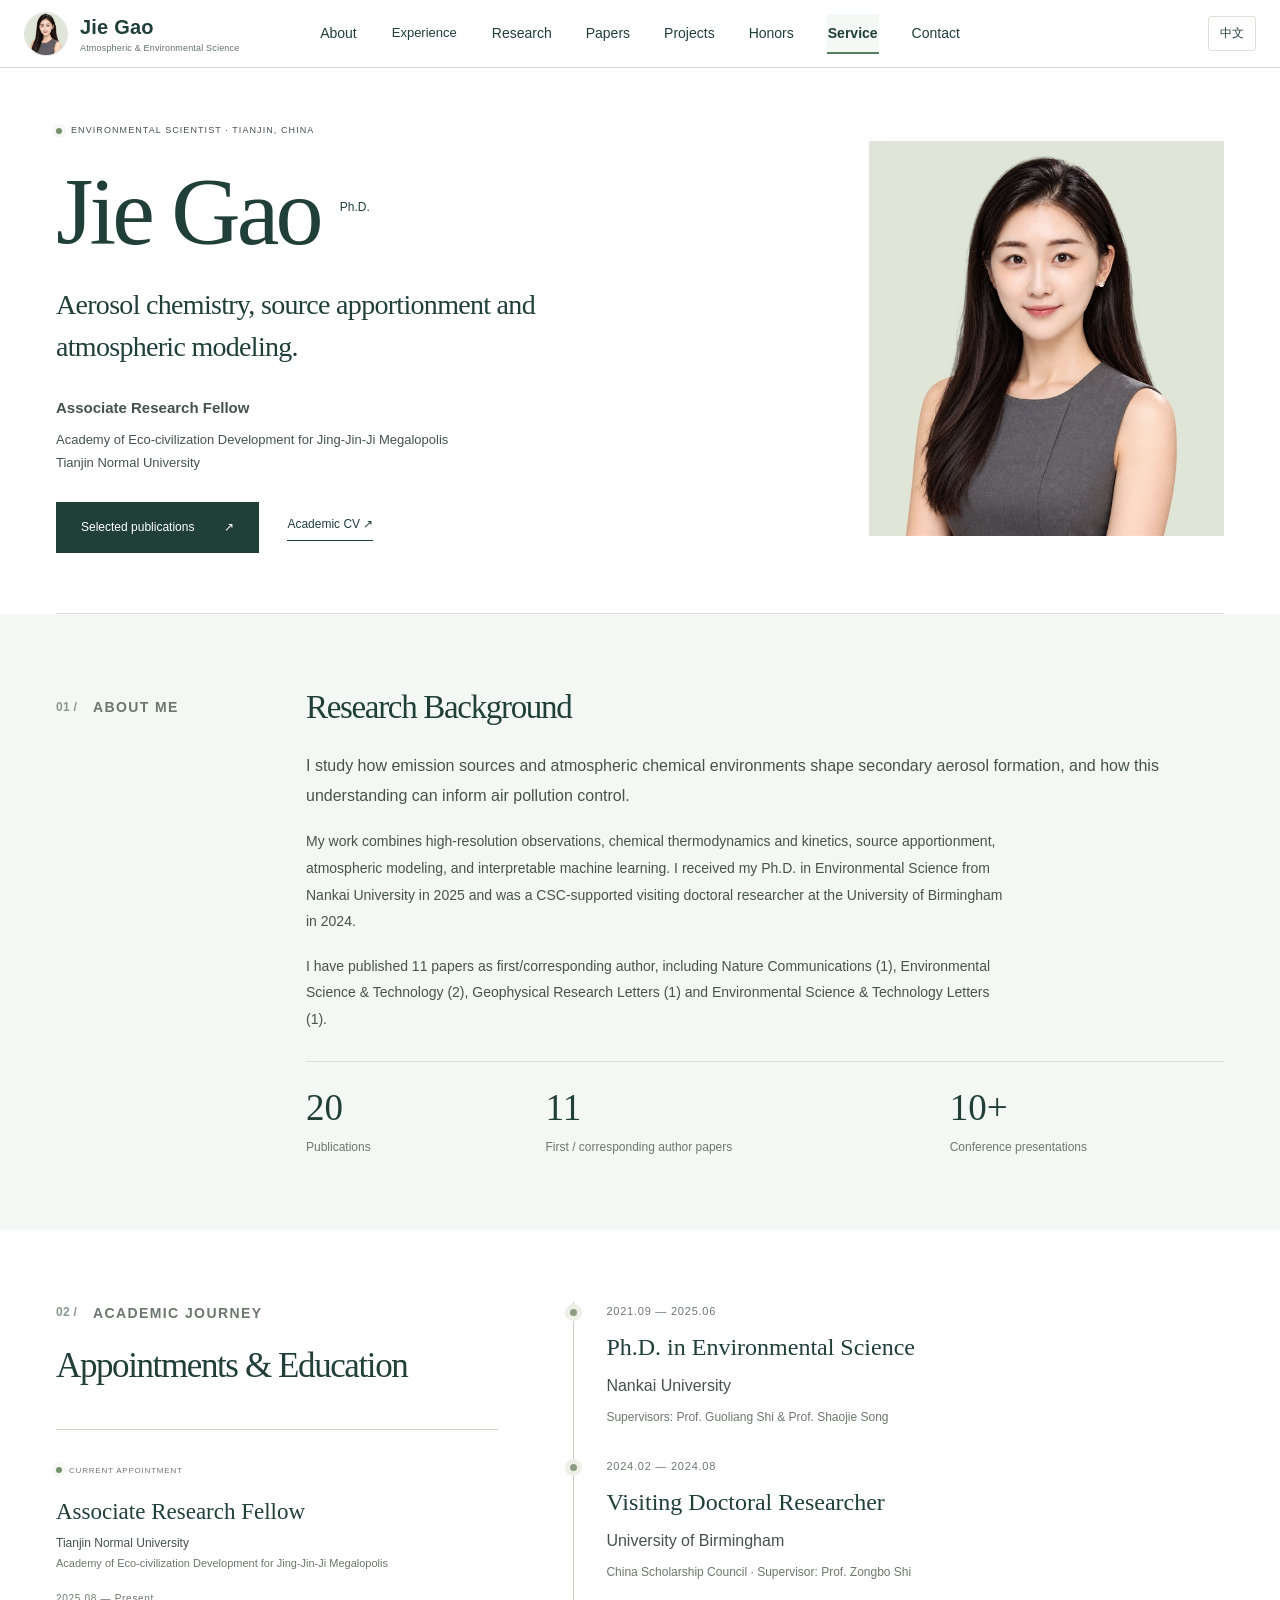
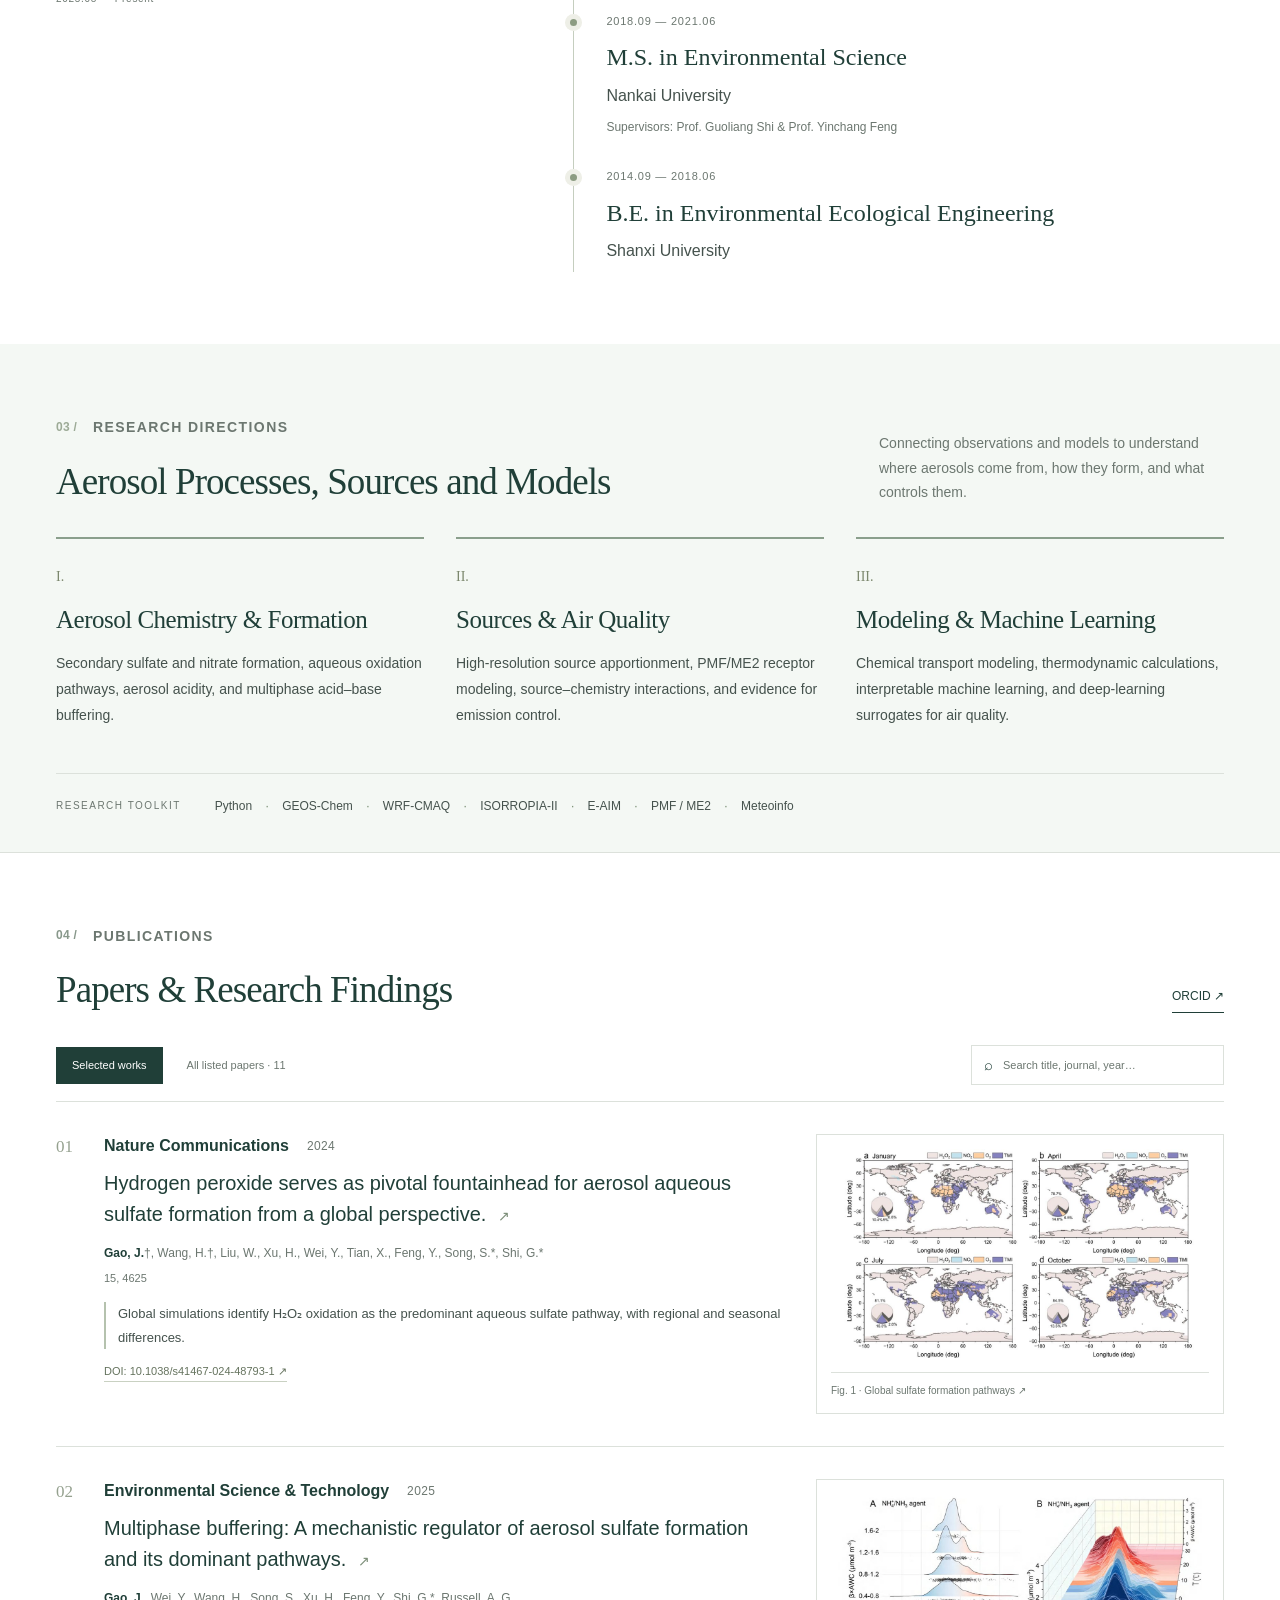
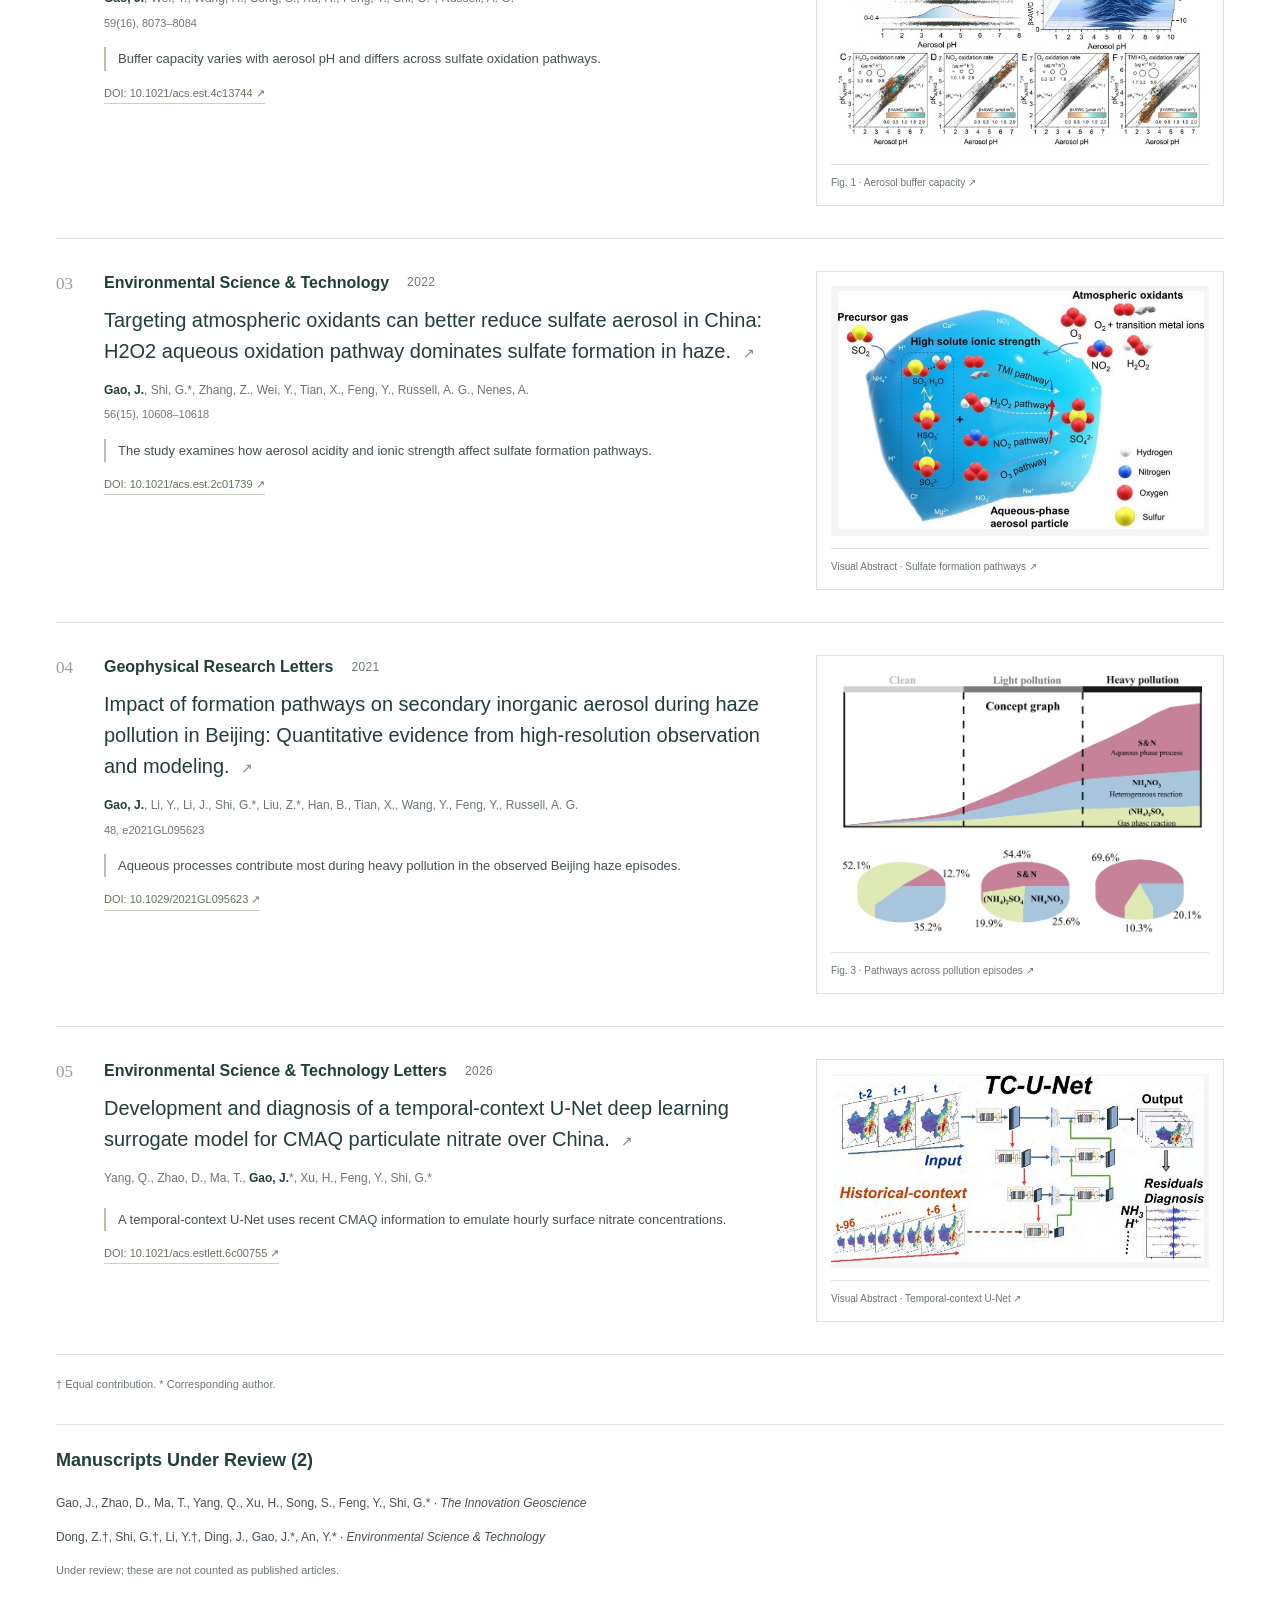
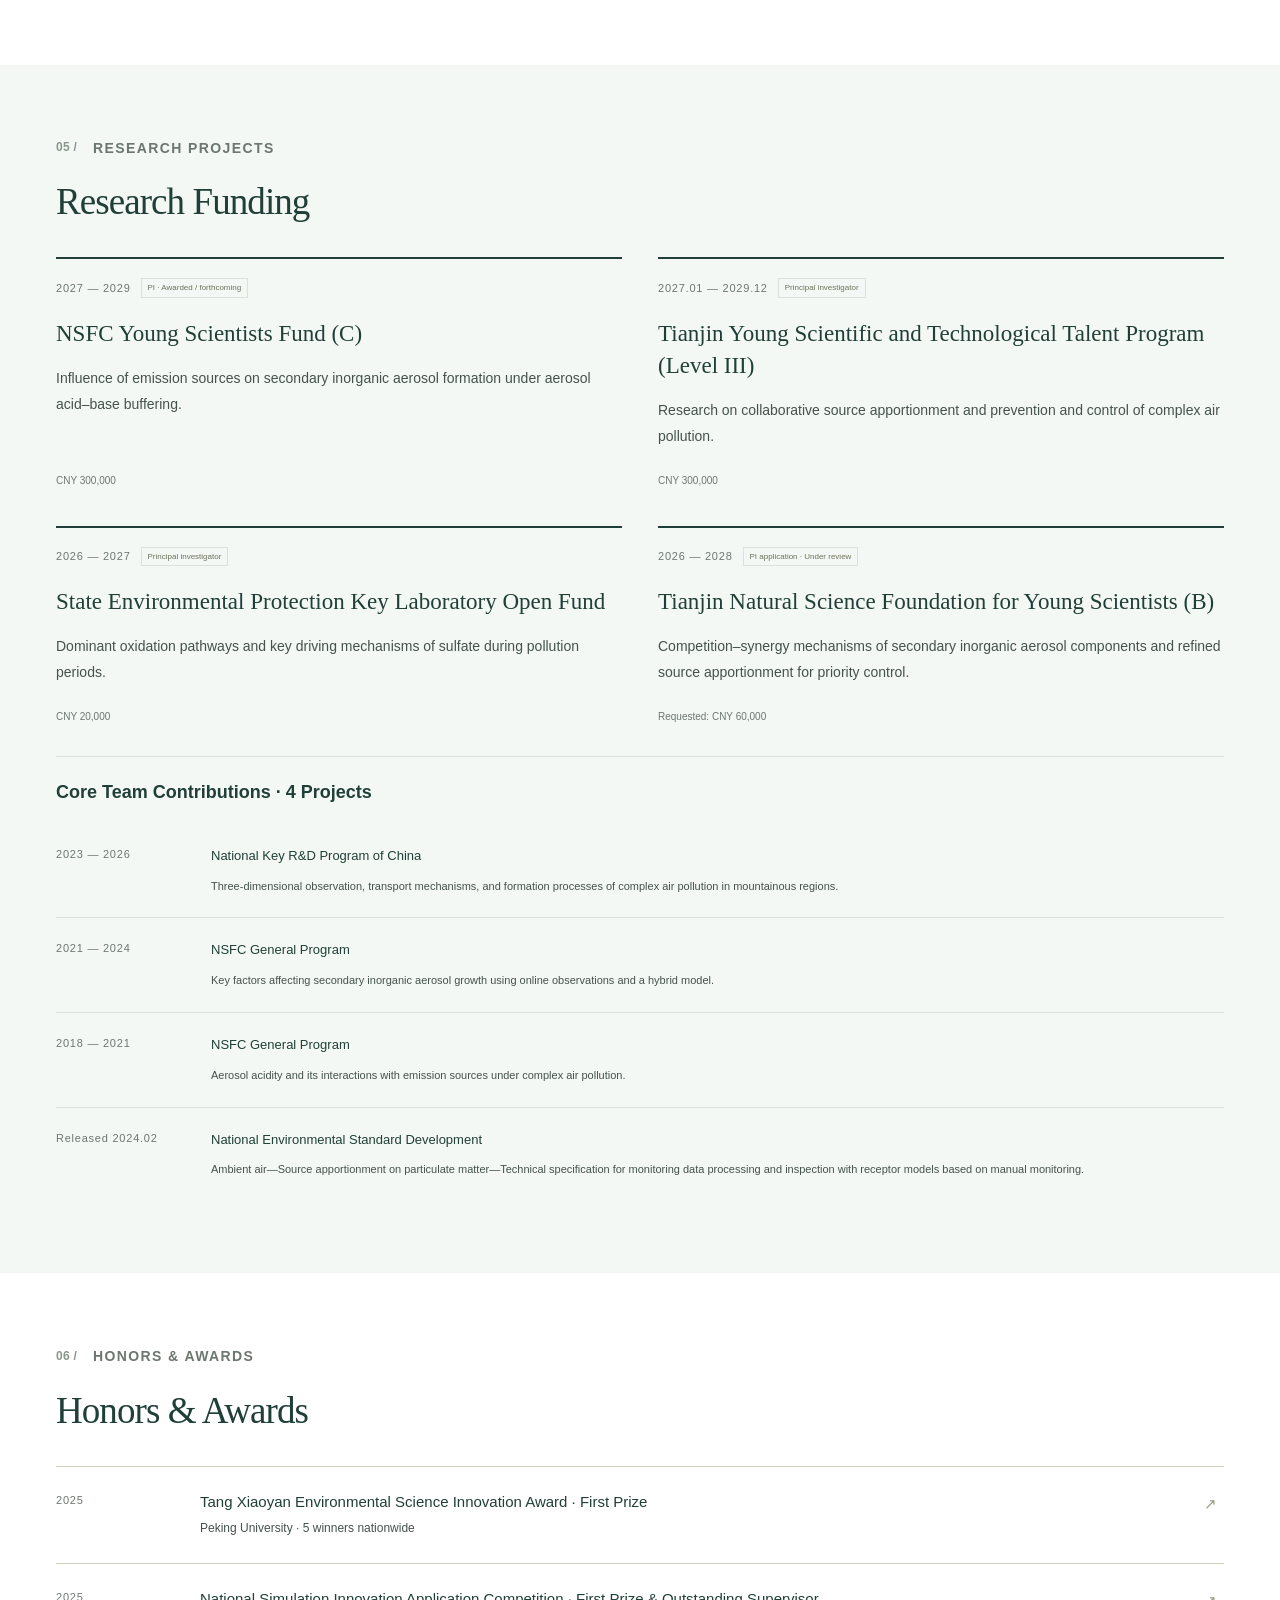
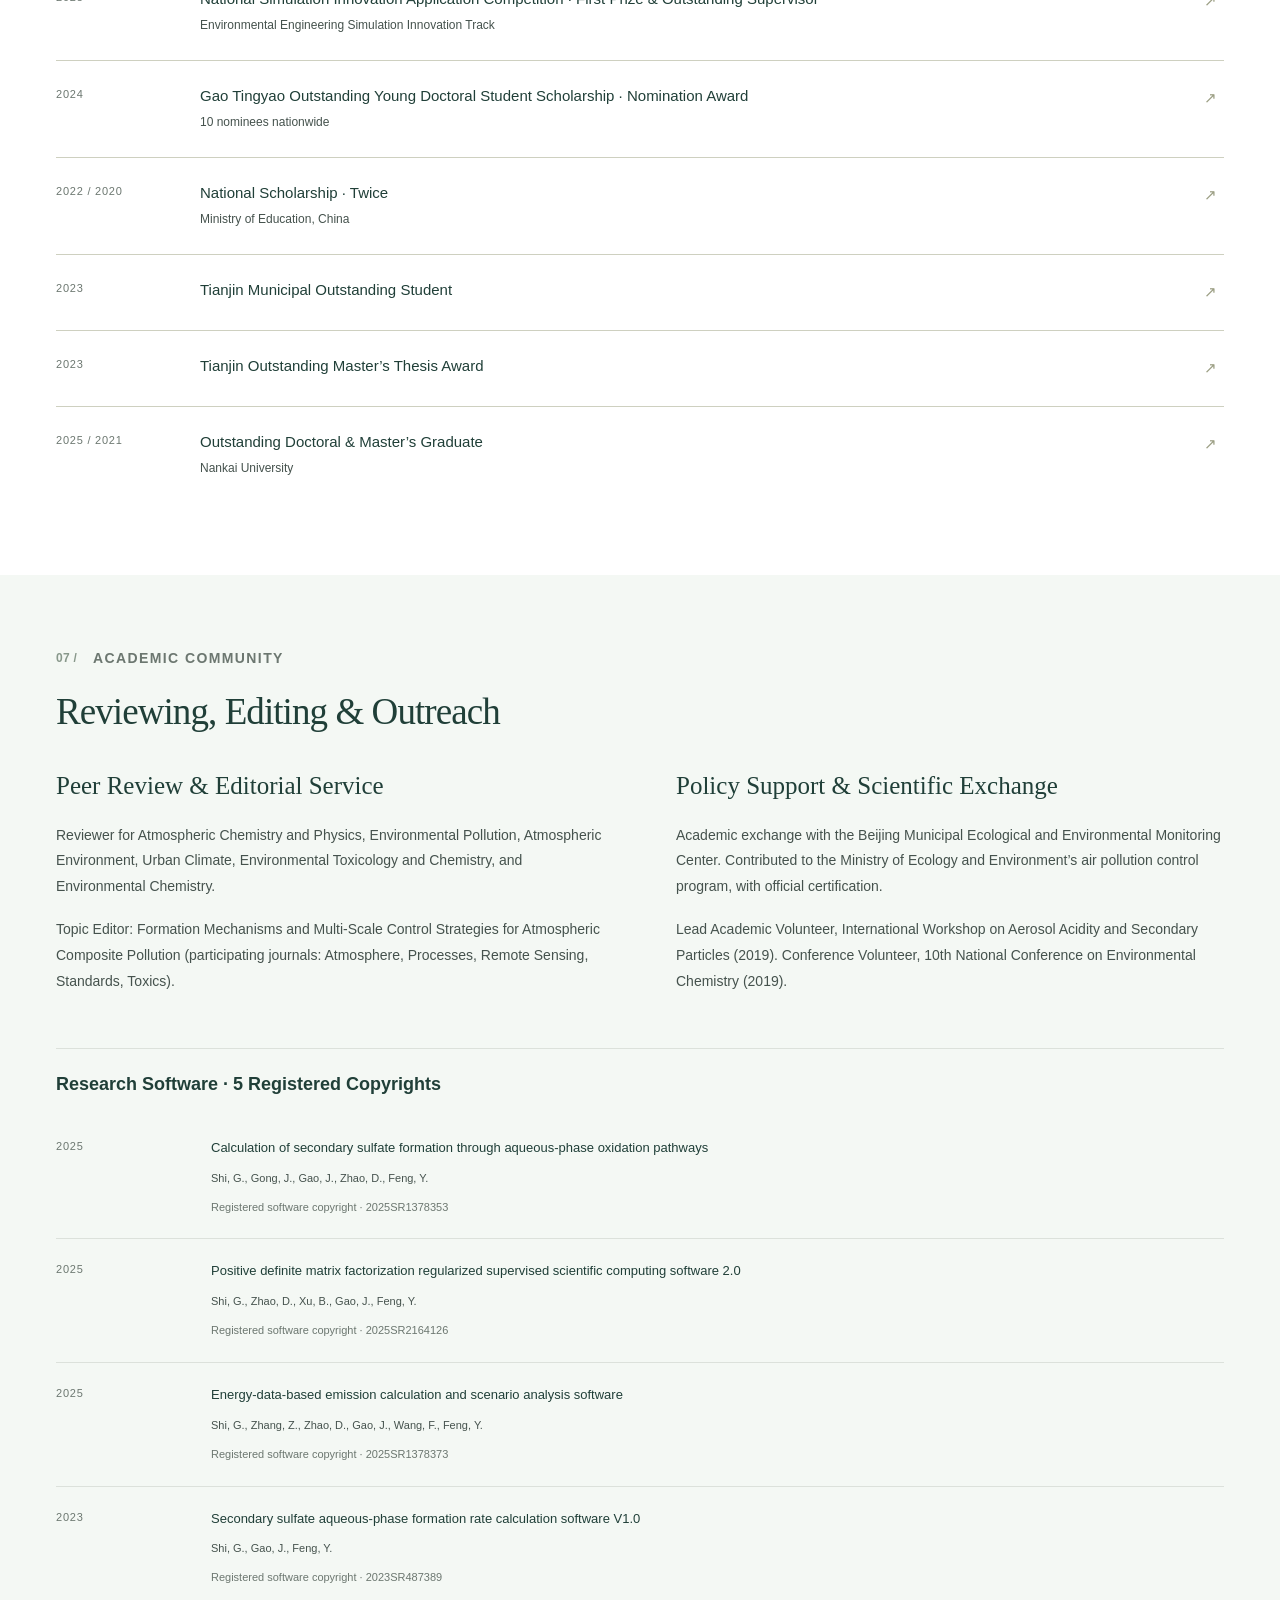
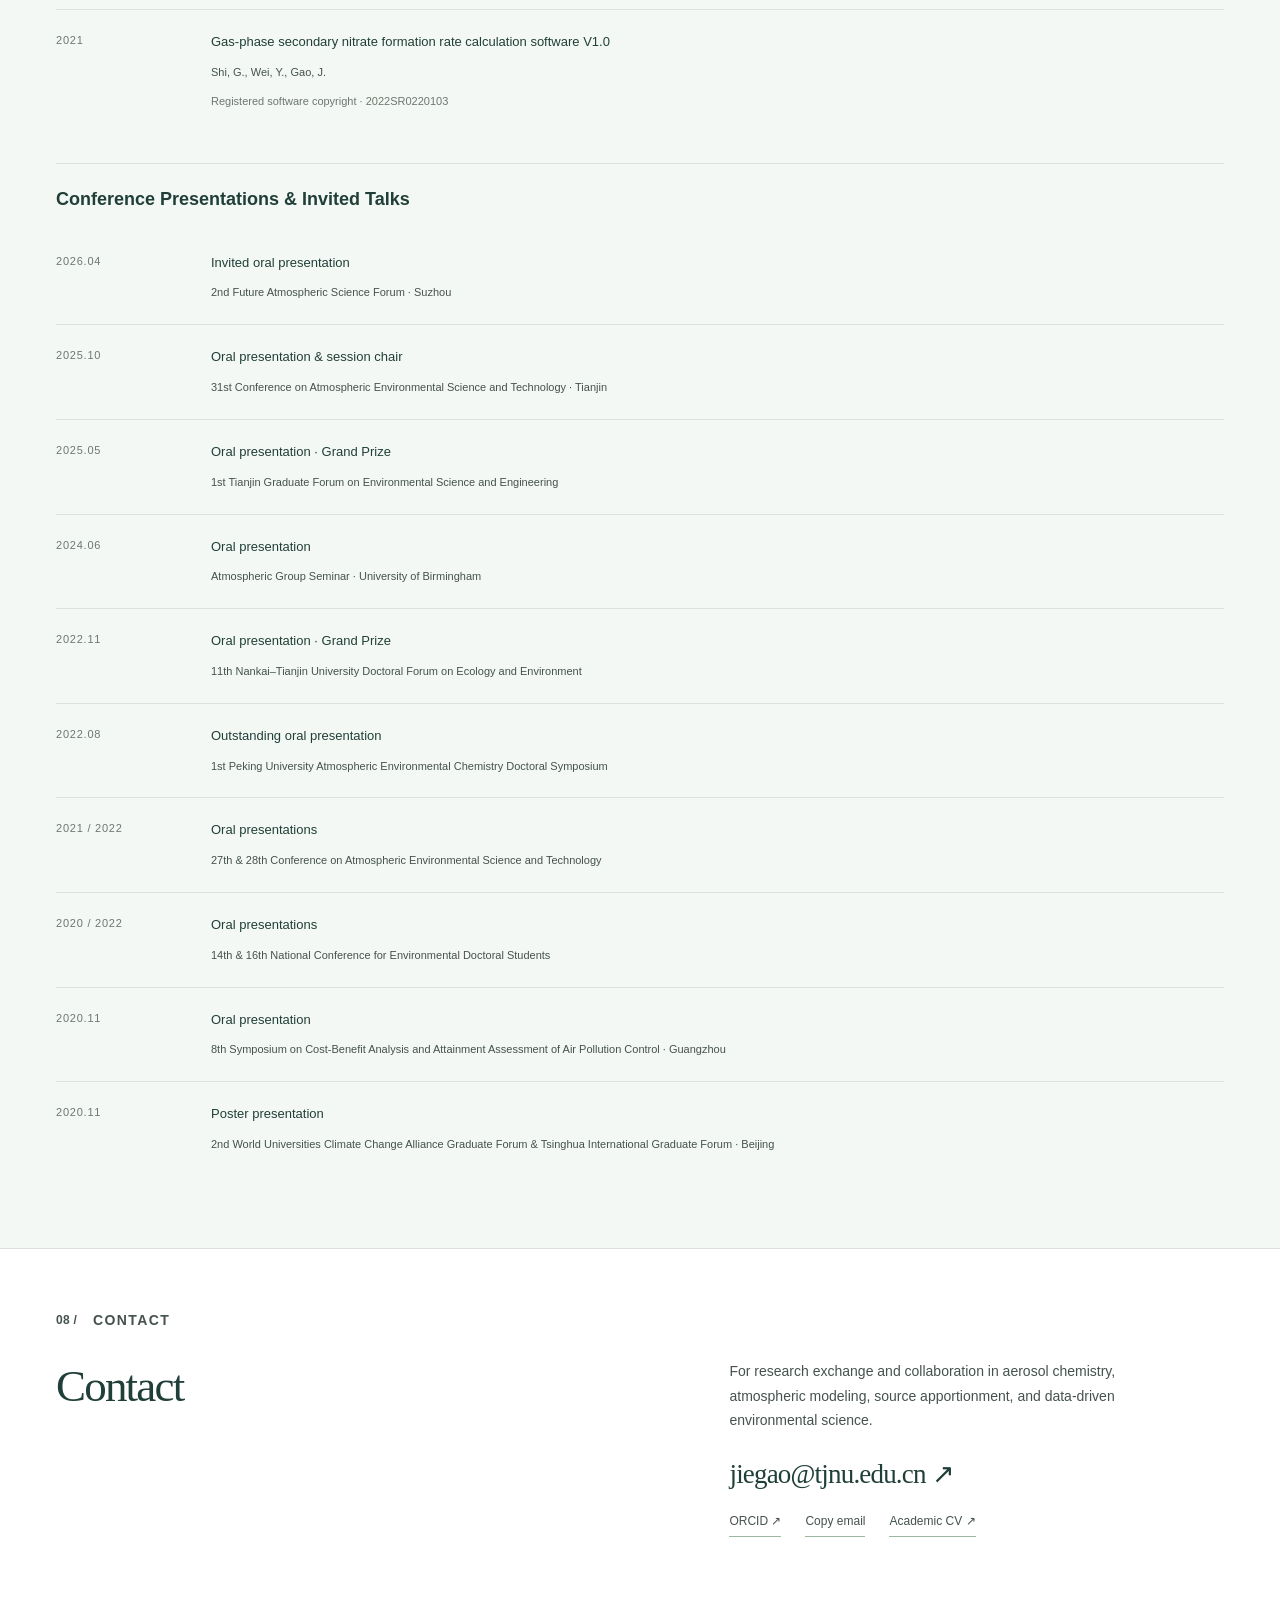
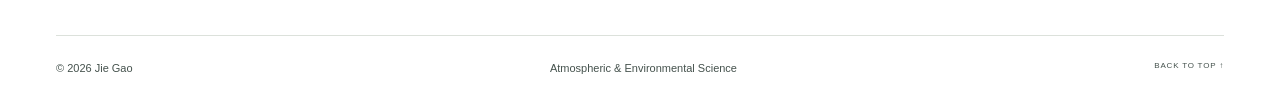
==== commit 3b79838c: "Refine portrait, affiliation, service wording and navigation typography" ====
--- a/index.html
+++ b/index.html
@@ -5,23 +5,23 @@
 <title>Jie Gao | Atmospheric & Environmental Science</title>
 <meta name="description" content="Jie Gao, Associate Research Fellow at Tianjin Normal University. Exploring aerosol chemistry, secondary particle formation, source apportionment, atmospheric modeling, and machine learning.">
 <meta name="theme-color" content="#183e35"><meta property="og:title" content="Jie Gao | Atmospheric & Environmental Science"><meta property="og:description" content="From emissions to atmospheric chemistry. Research, publications, and academic profile."><meta property="og:type" content="profile"><meta property="og:url" content="https://jiegao-work.github.io/"><meta property="og:image" content="https://jiegao-work.github.io/docs/assets/jie-gao.jpg">
-<link rel="canonical" href="https://jiegao-work.github.io/"><link rel="icon" href="docs/assets/favicon.svg" type="image/svg+xml"><link rel="stylesheet" href="docs/style.css?v=20261113e">
+<link rel="canonical" href="https://jiegao-work.github.io/"><link rel="icon" href="docs/assets/favicon.svg" type="image/svg+xml"><link rel="stylesheet" href="docs/style.css?v=20261113f">
 <script type="application/ld+json">{"@context":"https://schema.org","@type":"Person","name":"Jie Gao","alternateName":"高洁","url":"https://jiegao-work.github.io/","jobTitle":"Associate Research Fellow","affiliation":{"@type":"Organization","name":"Tianjin Normal University"},"sameAs":["https://orcid.org/0000-0002-3572-6966"],"email":"jiegao@tjnu.edu.cn","knowsAbout":["Aerosol chemistry","Source apportionment","Atmospheric modeling","Machine learning"]}</script>
 </head>
 <body>
 <a class="skip" href="#main">Skip to content</a>
 <header class="header"><a class="brand" href="#" aria-label="Jie Gao home"><img class="nav-portrait" src="docs/assets/jie-gao.jpg" width="44" height="44" alt="Portrait of Jie Gao"><span class="brand-copy"><span class="brand-name" data-en="Jie Gao" data-zh="高洁">Jie Gao</span><span class="brand-sub" data-en="Atmospheric &amp; Environmental Science" data-zh="大气与环境科学">Atmospheric &amp; Environmental Science</span></span></a><nav aria-label="Main navigation"><a href="#about" data-en="About" data-zh="关于">About</a><a href="#experience" data-en="Experience" data-zh="经历">Experience</a><a href="#research" data-en="Research" data-zh="研究">Research</a><a href="#publications" data-en="Papers" data-zh="论文">Papers</a><a href="#projects" data-en="Projects" data-zh="项目">Projects</a><a href="#recognition" data-en="Honors" data-zh="荣誉">Honors</a><a href="#community" data-en="Service" data-zh="服务">Service</a><a href="#contact" data-en="Contact" data-zh="联系">Contact</a></nav><div class="header-actions"><button id="language" aria-label="Switch to Chinese">中文</button></div></header>
 <main id="main">
-<section class="hero wrap" aria-labelledby="hero-title"><div class="hero-copy"><p class="eyebrow"><span class="status-dot"></span><span data-en="ENVIRONMENTAL SCIENTIST · TIANJIN, CHINA" data-zh="环境科学研究者 · 中国天津">ENVIRONMENTAL SCIENTIST · TIANJIN, CHINA</span></p><h1 id="hero-title"><span data-en="Jie Gao" data-zh="高洁">Jie Gao</span><span class="degree" data-en="Ph.D." data-zh="博士">Ph.D.</span></h1><p class="hero-statement" data-en="Aerosol chemistry, source apportionment and atmospheric modeling." data-zh="气溶胶化学、来源解析与大气模拟。">Aerosol chemistry, source apportionment and atmospheric modeling.</p><p class="hero-role" data-en="Associate Research Fellow" data-zh="副研究员">Associate Research Fellow</p><p class="hero-affiliation" data-en="Academy of Eco-civilization Development for Jing-Jin-Ji Megalopolis · Tianjin Normal University" data-zh="天津师范大学 · 京津冀生态文明发展研究院">Academy of Eco-civilization Development for Jing-Jin-Ji Megalopolis · Tianjin Normal University</p><div class="hero-links"><a class="button primary" href="#publications"><span data-en="Selected publications" data-zh="代表论文">Selected publications</span> <span>↗</span></a><a class="text-link" href="?view=cv" target="_blank" rel="noopener" data-en="Academic CV ↗" data-zh="学术简历 ↗">Academic CV ↗</a></div></div><figure class="portrait"><div class="portrait-grid" aria-hidden="true"></div><img src="docs/assets/jie-gao.jpg" alt="Portrait of Jie Gao" fetchpriority="high" width="1175" height="1313"><figcaption><span data-en="Tianjin Normal University" data-zh="天津师范大学">Tianjin Normal University</span><span>↗</span></figcaption></figure></section>
+<section class="hero wrap" aria-labelledby="hero-title"><div class="hero-copy"><p class="eyebrow"><span class="status-dot"></span><span data-en="ENVIRONMENTAL SCIENTIST · TIANJIN, CHINA" data-zh="环境科学研究者 · 中国天津">ENVIRONMENTAL SCIENTIST · TIANJIN, CHINA</span></p><h1 id="hero-title"><span data-en="Jie Gao" data-zh="高洁">Jie Gao</span><span class="degree" data-en="Ph.D." data-zh="博士">Ph.D.</span></h1><p class="hero-statement" data-en="Aerosol chemistry, source apportionment and atmospheric modeling." data-zh="气溶胶化学、来源解析与大气模拟。">Aerosol chemistry, source apportionment and atmospheric modeling.</p><p class="hero-role" data-en="Associate Research Fellow" data-zh="副研究员">Associate Research Fellow</p><p class="hero-affiliation" data-en="Academy of Eco-civilization Development for Jing-Jin-Ji Megalopolis<br>Tianjin Normal University" data-zh="京津冀生态文明发展研究院<br>天津师范大学">Academy of Eco-civilization Development for Jing-Jin-Ji Megalopolis<br>Tianjin Normal University</p><div class="hero-links"><a class="button primary" href="#publications"><span data-en="Selected publications" data-zh="代表论文">Selected publications</span> <span>↗</span></a><a class="text-link" href="?view=cv" target="_blank" rel="noopener" data-en="Academic CV ↗" data-zh="学术简历 ↗">Academic CV ↗</a></div></div><figure class="portrait"><img src="docs/assets/jie-gao.jpg" alt="Portrait of Jie Gao" fetchpriority="high" width="1175" height="1313"></figure></section>
 <section id="about" class="section wrap about"><div class="section-label"><span>01 /</span><span data-en="ABOUT ME" data-zh="关于我">ABOUT ME</span></div><div class="about-main"><h2 data-en="Research Background" data-zh="研究简介">Research Background</h2><p class="lead" data-en="I study how emission sources and atmospheric chemical environments shape secondary aerosol formation, and how this understanding can inform air pollution control." data-zh="我关注排放源与大气化学环境如何共同影响二次气溶胶生成，并探索如何将机制认识转化为空气污染防治的科学依据。">I study how emission sources and atmospheric chemical environments shape secondary aerosol formation, and how this understanding can inform air pollution control.</p><p data-en="My work combines high-resolution observations, chemical thermodynamics and kinetics, source apportionment, atmospheric modeling, and interpretable machine learning. I received my Ph.D. in Environmental Science from Nankai University in 2025 and was a CSC-supported visiting doctoral researcher at the University of Birmingham in 2024." data-zh="我的研究结合高时间分辨率观测、化学热力学与动力学、来源解析、大气化学模型及可解释机器学习。2025年获南开大学环境科学博士学位，2024年获国家留学基金委资助赴英国伯明翰大学联合培养。">My work combines high-resolution observations, chemical thermodynamics and kinetics, source apportionment, atmospheric modeling, and interpretable machine learning. I received my Ph.D. in Environmental Science from Nankai University in 2025 and was a CSC-supported visiting doctoral researcher at the University of Birmingham in 2024.</p><p class="publication-summary" style="margin-top:18px" data-en="I have published 11 papers as first/corresponding author, including Nature Communications (1), Environmental Science &amp; Technology (2), Geophysical Research Letters (1) and Environmental Science &amp; Technology Letters (1)." data-zh="我已以第一作者或通讯作者身份发表11篇论文，其中包括 Nature Communications（1篇）、Environmental Science &amp; Technology（2篇）、Geophysical Research Letters（1篇）和 Environmental Science &amp; Technology Letters（1篇）。">I have published 11 papers as first/corresponding author, including Nature Communications (1), Environmental Science &amp; Technology (2), Geophysical Research Letters (1) and Environmental Science &amp; Technology Letters (1).</p><div class="stats"><div><strong>20</strong><span data-en="Publications" data-zh="发表论文">Publications</span></div><div><strong>11</strong><span data-en="First / corresponding author papers" data-zh="第一 / 通讯作者论文">First / corresponding author papers</span></div><div><strong>10+</strong><span data-en="Conference presentations" data-zh="学术会议报告">Conference presentations</span></div></div></div></section>
 <section id="experience" class="section experience-section"><div class="wrap experience-grid"><div><p class="section-label"><span>02 /</span><span data-en="ACADEMIC JOURNEY" data-zh="学术历程">ACADEMIC JOURNEY</span></p><h2 data-en="Appointments &amp; Education" data-zh="工作与教育经历">Appointments &amp; Education</h2><div class="current-role"><span class="status-dot"></span><span data-en="CURRENT APPOINTMENT" data-zh="现任职位">CURRENT APPOINTMENT</span><h3 data-en="Associate Research Fellow" data-zh="副研究员">Associate Research Fellow</h3><p data-en="Tianjin Normal University" data-zh="天津师范大学">Tianjin Normal University</p><p class="fine" data-en="Academy of Eco-civilization Development for Jing-Jin-Ji Megalopolis" data-zh="京津冀生态文明发展研究院">Academy of Eco-civilization Development for Jing-Jin-Ji Megalopolis</p><p class="mono">2025.08 — <span data-en="Present" data-zh="至今">Present</span></p></div></div><div id="education-list" class="timeline"></div></div></section>
 <section id="research" class="research-section"><div class="wrap"><div class="section-heading"><div><p class="section-label"><span>03 /</span><span data-en="RESEARCH DIRECTIONS" data-zh="研究方向">RESEARCH DIRECTIONS</span></p><h2 data-en="Aerosol Processes, Sources and Models" data-zh="气溶胶过程、来源与模拟">Aerosol Processes, Sources and Models</h2></div><p data-en="Connecting observations and models to understand where aerosols come from, how they form, and what controls them." data-zh="以观测连接模型，理解气溶胶从何而来、如何生成，以及哪些因素决定其演化。">Connecting observations and models to understand where aerosols come from, how they form, and what controls them.</p></div><div class="research-grid"><article><span class="small-number">I.</span><h3 data-en="Aerosol Chemistry & Formation" data-zh="气溶胶化学与生成机制">Aerosol Chemistry & Formation</h3><p data-en="Secondary sulfate and nitrate formation, aqueous oxidation pathways, aerosol acidity, and multiphase acid–base buffering." data-zh="研究二次硫酸盐与硝酸盐生成、液相氧化途径、气溶胶酸度及多相酸碱缓冲机制。">Secondary sulfate and nitrate formation, aqueous oxidation pathways, aerosol acidity, and multiphase acid–base buffering.</p></article><article><span class="small-number">II.</span><h3 data-en="Sources & Air Quality" data-zh="排放来源与空气质量">Sources & Air Quality</h3><p data-en="High-resolution source apportionment, PMF/ME2 receptor modeling, source–chemistry interactions, and evidence for emission control." data-zh="结合高时间分辨率来源解析与PMF/ME2受体模型，揭示排放源与化学过程的相互作用，支撑污染控制。">High-resolution source apportionment, PMF/ME2 receptor modeling, source–chemistry interactions, and evidence for emission control.</p></article><article><span class="small-number">III.</span><h3 data-en="Modeling & Machine Learning" data-zh="大气模拟与机器学习">Modeling & Machine Learning</h3><p data-en="Chemical transport modeling, thermodynamic calculations, interpretable machine learning, and deep-learning surrogates for air quality." data-zh="使用化学传输模型、热力学计算、可解释机器学习与深度学习替代模型研究空气质量。">Chemical transport modeling, thermodynamic calculations, interpretable machine learning, and deep-learning surrogates for air quality.</p></article></div><div class="toolbox"><span data-en="RESEARCH TOOLKIT" data-zh="研究工具">RESEARCH TOOLKIT</span><p>Python <i>·</i> GEOS-Chem <i>·</i> WRF-CMAQ <i>·</i> ISORROPIA-II <i>·</i> E-AIM <i>·</i> PMF / ME2 <i>·</i> Meteoinfo</p></div></div></section>
 <section id="publications" class="section wrap"><div class="section-heading"><div><p class="section-label"><span>04 /</span><span data-en="PUBLICATIONS" data-zh="学术论文">PUBLICATIONS</span></p><h2 data-en="Papers &amp; Research Findings" data-zh="论文与研究发现">Papers &amp; Research Findings</h2></div><a class="text-link" href="https://orcid.org/0000-0002-3572-6966" target="_blank" rel="noopener">ORCID ↗</a></div><div class="publication-controls"><div class="tabs" role="group" aria-label="Publication selection"><button class="active" data-filter="selected" aria-pressed="true" data-en="Selected works" data-zh="代表作">Selected works</button><button data-filter="all" aria-pressed="false" data-en="All listed papers · 11" data-zh="全部所列论文 · 11">All listed papers · 11</button></div><label class="search"><span aria-hidden="true">⌕</span><input id="search" type="search" placeholder="Search title, journal, year…" aria-label="Search publications"></label></div><div id="publication-list" aria-live="polite"></div><p class="fine publication-note" data-en="† Equal contribution. * Corresponding author." data-zh="† 共同贡献；* 通讯作者。">† Equal contribution. * Corresponding author.</p><div class="expanded-group under-review"><h3 class="group-heading" data-en="Manuscripts Under Review (2)" data-zh="审稿中论文（2篇）">Manuscripts Under Review (2)</h3><p>Gao, J., Zhao, D., Ma, T., Yang, Q., Xu, H., Song, S., Feng, Y., Shi, G.* · <em>The Innovation Geoscience</em></p><p>Dong, Z.†, Shi, G.†, Li, Y.†, Ding, J., Gao, J.*, An, Y.* · <em>Environmental Science & Technology</em></p><p class="fine" data-en="Under review; these are not counted as published articles." data-zh="以上为在审稿件，不计入已发表论文。">Under review; these are not counted as published articles.</p></div></section>
 <section id="projects" class="section wrap"><div class="section-heading"><div><p class="section-label"><span>05 /</span><span data-en="RESEARCH PROJECTS" data-zh="科研项目">RESEARCH PROJECTS</span></p><h2 data-en="Research Funding" data-zh="科研资助">Research Funding</h2></div></div><div id="grants" class="grants"></div><div class="expanded-group team-projects"><h3 class="group-heading" data-en="Core Team Contributions · 4 Projects" data-zh="骨干参与项目 · 4项">Core Team Contributions · 4 Projects</h3><div id="team-project-list"></div></div></section>
 <section id="recognition" class="section award-section"><div class="wrap"><div class="section-heading"><div><p class="section-label"><span>06 /</span><span data-en="HONORS & AWARDS" data-zh="荣誉奖励">HONORS & AWARDS</span></p><h2 data-en="Honors &amp; Awards" data-zh="荣誉与奖励">Honors &amp; Awards</h2></div><span class="award-symbol" aria-hidden="true">✳</span></div><div id="awards"></div></div></section>
-<section id="community" class="section wrap"><div class="section-heading"><div><p class="section-label"><span>07 /</span><span data-en="ACADEMIC COMMUNITY" data-zh="学术服务">ACADEMIC COMMUNITY</span></p><h2 data-en="Reviewing, Editing &amp; Outreach" data-zh="审稿、编辑与学术交流">Reviewing, Editing &amp; Outreach</h2></div></div><div class="service-grid"><article><h3 data-en="Peer Review & Editorial Service" data-zh="审稿与编辑服务">Peer Review & Editorial Service</h3><p data-en="Reviewer for Atmospheric Chemistry and Physics, Environmental Pollution, Atmospheric Environment, Urban Climate, Environmental Toxicology and Chemistry, and Environmental Chemistry." data-zh="担任 Atmospheric Chemistry and Physics、Environmental Pollution、Atmospheric Environment、Urban Climate、Environmental Toxicology and Chemistry、Environmental Chemistry 等期刊审稿人。">Reviewer for Atmospheric Chemistry and Physics, Environmental Pollution, Atmospheric Environment, Urban Climate, Environmental Toxicology and Chemistry, and Environmental Chemistry.</p><p data-en="Topic Editor: Formation Mechanisms and Multi-Scale Control Strategies for Atmospheric Composite Pollution (participating journals: Atmosphere, Processes, Remote Sensing, Standards, Toxics)." data-zh="专题编辑：Formation Mechanisms and Multi-Scale Control Strategies for Atmospheric Composite Pollution，参与期刊包括 Atmosphere、Processes、Remote Sensing、Standards、Toxics。">Topic Editor: Formation Mechanisms and Multi-Scale Control Strategies for Atmospheric Composite Pollution (participating journals: Atmosphere, Processes, Remote Sensing, Standards, Toxics).</p></article><article><h3 data-en="Policy Support & Scientific Exchange" data-zh="政策支持与学术交流">Policy Support & Scientific Exchange</h3><p data-en="Trainer for the Beijing Municipal Ecological and Environmental Monitoring Center. Contributed to the Ministry of Ecology and Environment’s air pollution control program, with official certification." data-zh="为北京市生态环境监测中心开展培训；参与生态环境部大气污染防治相关工作并获得官方证明。">Trainer for the Beijing Municipal Ecological and Environmental Monitoring Center. Contributed to the Ministry of Ecology and Environment’s air pollution control program, with official certification.</p><p data-en="Lead Academic Volunteer, International Workshop on Aerosol Acidity and Secondary Particles (2019). Conference Volunteer, 10th National Conference on Environmental Chemistry (2019)." data-zh="2019年担任气溶胶酸度与二次颗粒物国际研讨会学术志愿者负责人，并参与第十届全国环境化学大会志愿服务。">Lead Academic Volunteer, International Workshop on Aerosol Acidity and Secondary Particles (2019). Conference Volunteer, 10th National Conference on Environmental Chemistry (2019).</p></article></div><div class="expanded-group more-content"><h3 class="group-heading" data-en="Conference Presentations & Invited Talks" data-zh="会议报告与受邀报告">Conference Presentations & Invited Talks</h3><div id="talks"></div></div><div class="expanded-group more-content"><h3 class="group-heading" data-en="Research Software · 5 Registered Copyrights" data-zh="科研软件 · 5项软件著作权">Research Software · 5 Registered Copyrights</h3><div id="software"></div></div></section>
+<section id="community" class="section wrap"><div class="section-heading"><div><p class="section-label"><span>07 /</span><span data-en="ACADEMIC COMMUNITY" data-zh="学术服务">ACADEMIC COMMUNITY</span></p><h2 data-en="Reviewing, Editing &amp; Outreach" data-zh="审稿、编辑与学术交流">Reviewing, Editing &amp; Outreach</h2></div></div><div class="service-grid"><article><h3 data-en="Peer Review & Editorial Service" data-zh="审稿与编辑服务">Peer Review & Editorial Service</h3><p data-en="Reviewer for Atmospheric Chemistry and Physics, Environmental Pollution, Atmospheric Environment, Urban Climate, Environmental Toxicology and Chemistry, and Environmental Chemistry." data-zh="担任 Atmospheric Chemistry and Physics、Environmental Pollution、Atmospheric Environment、Urban Climate、Environmental Toxicology and Chemistry、Environmental Chemistry 等期刊审稿人。">Reviewer for Atmospheric Chemistry and Physics, Environmental Pollution, Atmospheric Environment, Urban Climate, Environmental Toxicology and Chemistry, and Environmental Chemistry.</p><p data-en="Topic Editor: Formation Mechanisms and Multi-Scale Control Strategies for Atmospheric Composite Pollution (participating journals: Atmosphere, Processes, Remote Sensing, Standards, Toxics)." data-zh="专题编辑：Formation Mechanisms and Multi-Scale Control Strategies for Atmospheric Composite Pollution，参与期刊包括 Atmosphere、Processes、Remote Sensing、Standards、Toxics。">Topic Editor: Formation Mechanisms and Multi-Scale Control Strategies for Atmospheric Composite Pollution (participating journals: Atmosphere, Processes, Remote Sensing, Standards, Toxics).</p></article><article><h3 data-en="Policy Support & Scientific Exchange" data-zh="政策支持与学术交流">Policy Support & Scientific Exchange</h3><p data-en="Academic exchange with the Beijing Municipal Ecological and Environmental Monitoring Center. Contributed to the Ministry of Ecology and Environment’s air pollution control program, with official certification." data-zh="与北京市生态环境监测中心开展学术交流；参与生态环境部大气污染防治相关工作并获得官方证明。">Academic exchange with the Beijing Municipal Ecological and Environmental Monitoring Center. Contributed to the Ministry of Ecology and Environment’s air pollution control program, with official certification.</p><p data-en="Lead Academic Volunteer, International Workshop on Aerosol Acidity and Secondary Particles (2019). Conference Volunteer, 10th National Conference on Environmental Chemistry (2019)." data-zh="2019年担任气溶胶酸度与二次颗粒物国际研讨会学术志愿者负责人，并参与第十届全国环境化学大会志愿服务。">Lead Academic Volunteer, International Workshop on Aerosol Acidity and Secondary Particles (2019). Conference Volunteer, 10th National Conference on Environmental Chemistry (2019).</p></article></div><div class="expanded-group more-content"><h3 class="group-heading" data-en="Research Software · 5 Registered Copyrights" data-zh="科研软件 · 5项软件著作权">Research Software · 5 Registered Copyrights</h3><div id="software"></div></div><div class="expanded-group more-content"><h3 class="group-heading" data-en="Conference Presentations & Invited Talks" data-zh="会议报告与受邀报告">Conference Presentations & Invited Talks</h3><div id="talks"></div></div></section>
 <section id="contact" class="contact-section"><div class="wrap"><p class="section-label"><span>08 /</span><span data-en="CONTACT" data-zh="联系我">CONTACT</span></p><div class="contact-grid"><h2 data-en="Contact" data-zh="联系方式">Contact</h2><div><p data-en="For research exchange and collaboration in aerosol chemistry, atmospheric modeling, source apportionment, and data-driven environmental science." data-zh="欢迎围绕气溶胶化学、大气模拟、来源解析与数据驱动的环境科学开展学术交流与合作。">For research exchange and collaboration in aerosol chemistry, atmospheric modeling, source apportionment, and data-driven environmental science.</p><a class="email" href="mailto:jiegao@tjnu.edu.cn">jiegao@tjnu.edu.cn ↗</a><div class="contact-links"><a href="https://orcid.org/0000-0002-3572-6966" target="_blank" rel="noopener">ORCID ↗</a><button id="copy-email" data-en="Copy email" data-zh="复制邮箱">Copy email</button><a href="?view=cv" target="_blank" rel="noopener" data-en="Academic CV ↗" data-zh="学术简历 ↗">Academic CV ↗</a></div><p id="copy-status" role="status"></p></div></div><footer><span data-en="© 2026 Jie Gao" data-zh="© 2026 高洁">© 2026 Jie Gao</span><span data-en="Atmospheric & Environmental Science" data-zh="大气与环境科学">Atmospheric & Environmental Science</span><a href="#" data-en="BACK TO TOP ↑" data-zh="回到顶部 ↑">BACK TO TOP ↑</a></footer></div></section>
 </main><div class="cv-toolbar"><span data-en="Jie Gao · Academic CV" data-zh="高洁 · 学术简历">Jie Gao · Academic CV</span><button id="print-cv">Print / Save PDF</button><a href="./">← Homepage</a></div>
-<noscript><p style="padding:24px">Enable JavaScript to view the full publication list and academic record. Contact: jiegao@tjnu.edu.cn.</p></noscript><script src="docs/profile.js?v=20261113e"></script><script src="docs/app.js?v=20261113e"></script>
+<noscript><p style="padding:24px">Enable JavaScript to view the full publication list and academic record. Contact: jiegao@tjnu.edu.cn.</p></noscript><script src="docs/profile.js?v=20261113f"></script><script src="docs/app.js?v=20261113f"></script>
 </body></html>
 
--- a/docs/style.css
+++ b/docs/style.css
@@ -67,3 +67,15 @@
 @media(max-width:700px){body{padding-top:60px!important}html{scroll-padding-top:80px}.header{height:60px!important;padding:0 12px!important;gap:0 12px!important}.header .nav-portrait{width:32px;height:32px}.header .brand{gap:7px}.header .brand-name{font-size:16px}.header nav,.menu-open .header nav{height:42px!important;gap:18px!important}.header nav a,.menu-open .header nav a{font-size:13px;line-height:20px;padding:7px 0}.header-actions #language{font-size:11px;padding:5px 7px}}
 .cv{padding-top:0!important}.cv .header{display:none!important}
 @media print{body{padding-top:0!important}.header{display:none!important}}
+
+/* Fine typography and centered navigation. */
+.timeline .institution{font-size:16px}
+.pub-meta>span:first-child{font-size:16px}
+.header{grid-template-columns:minmax(0,1fr) auto minmax(0,1fr)}
+.header nav,.menu-open .header nav{width:max-content;max-width:100%;justify-content:safe center;gap:32px!important}
+.header .brand-name{white-space:nowrap}
+@media(max-width:1200px){.header .brand-sub{display:none}}
+@media(max-width:1100px){.header nav,.menu-open .header nav{gap:28px!important}}
+@media(max-width:1000px){.header{grid-template-columns:max-content minmax(0,1fr) max-content}.header nav,.menu-open .header nav{width:100%}}
+@media(max-width:700px){.timeline .institution{font-size:15px}.pub-meta>span:first-child{font-size:15px}.header nav,.menu-open .header nav{gap:22px!important}}
+@media print{.timeline .institution,.pub-meta>span:first-child{font-size:12px}}
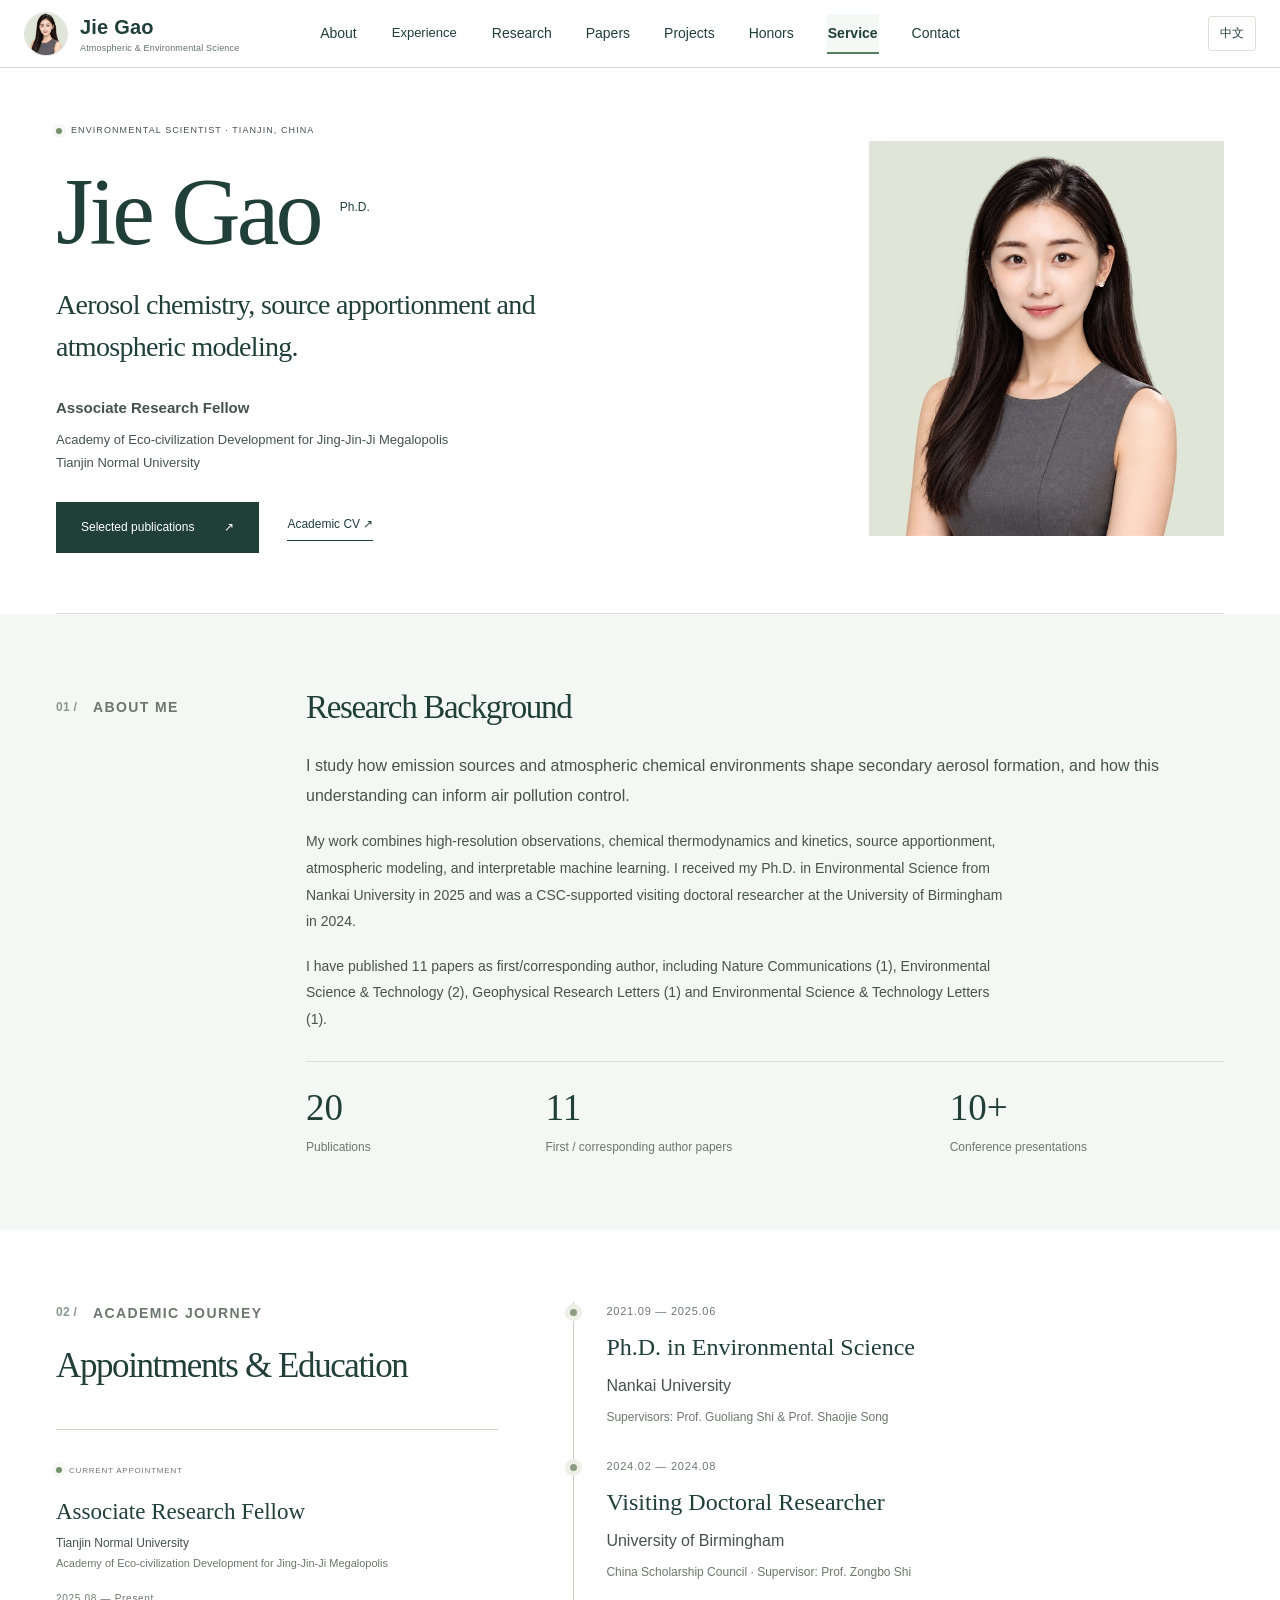
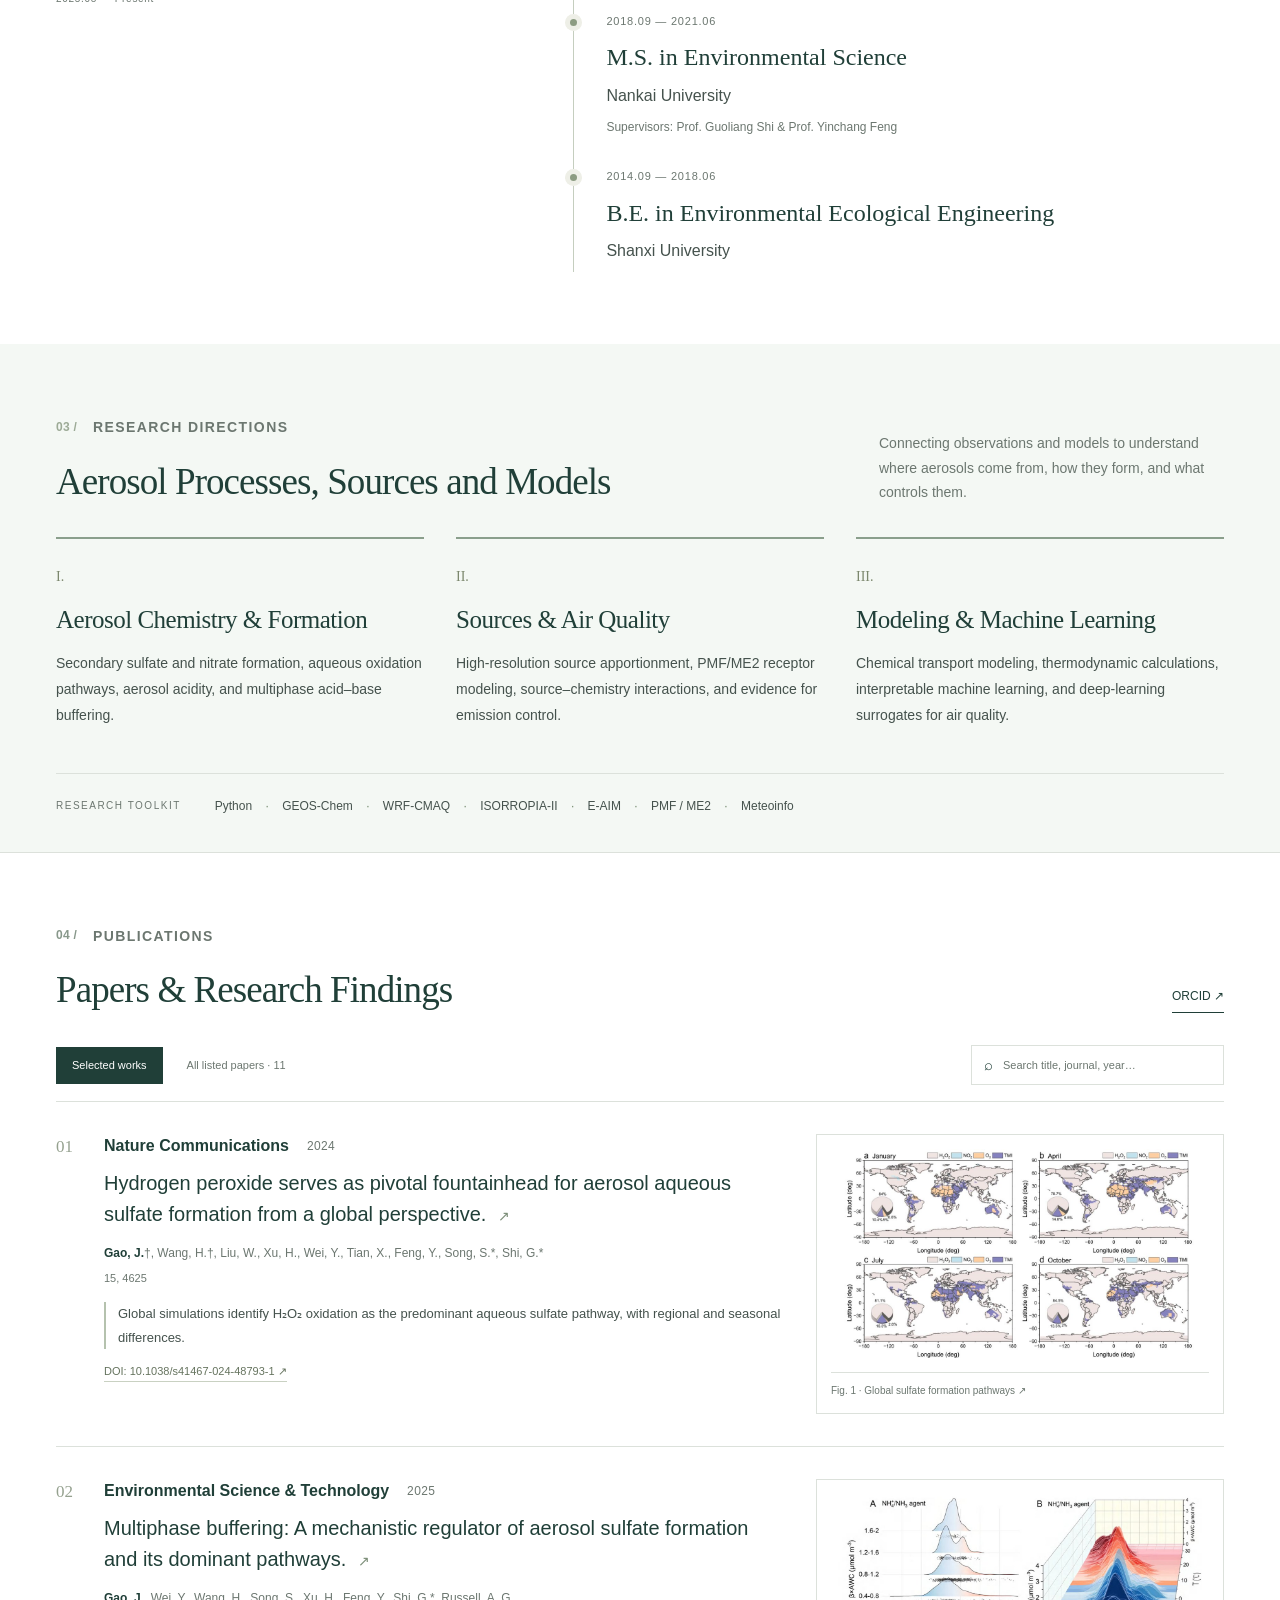
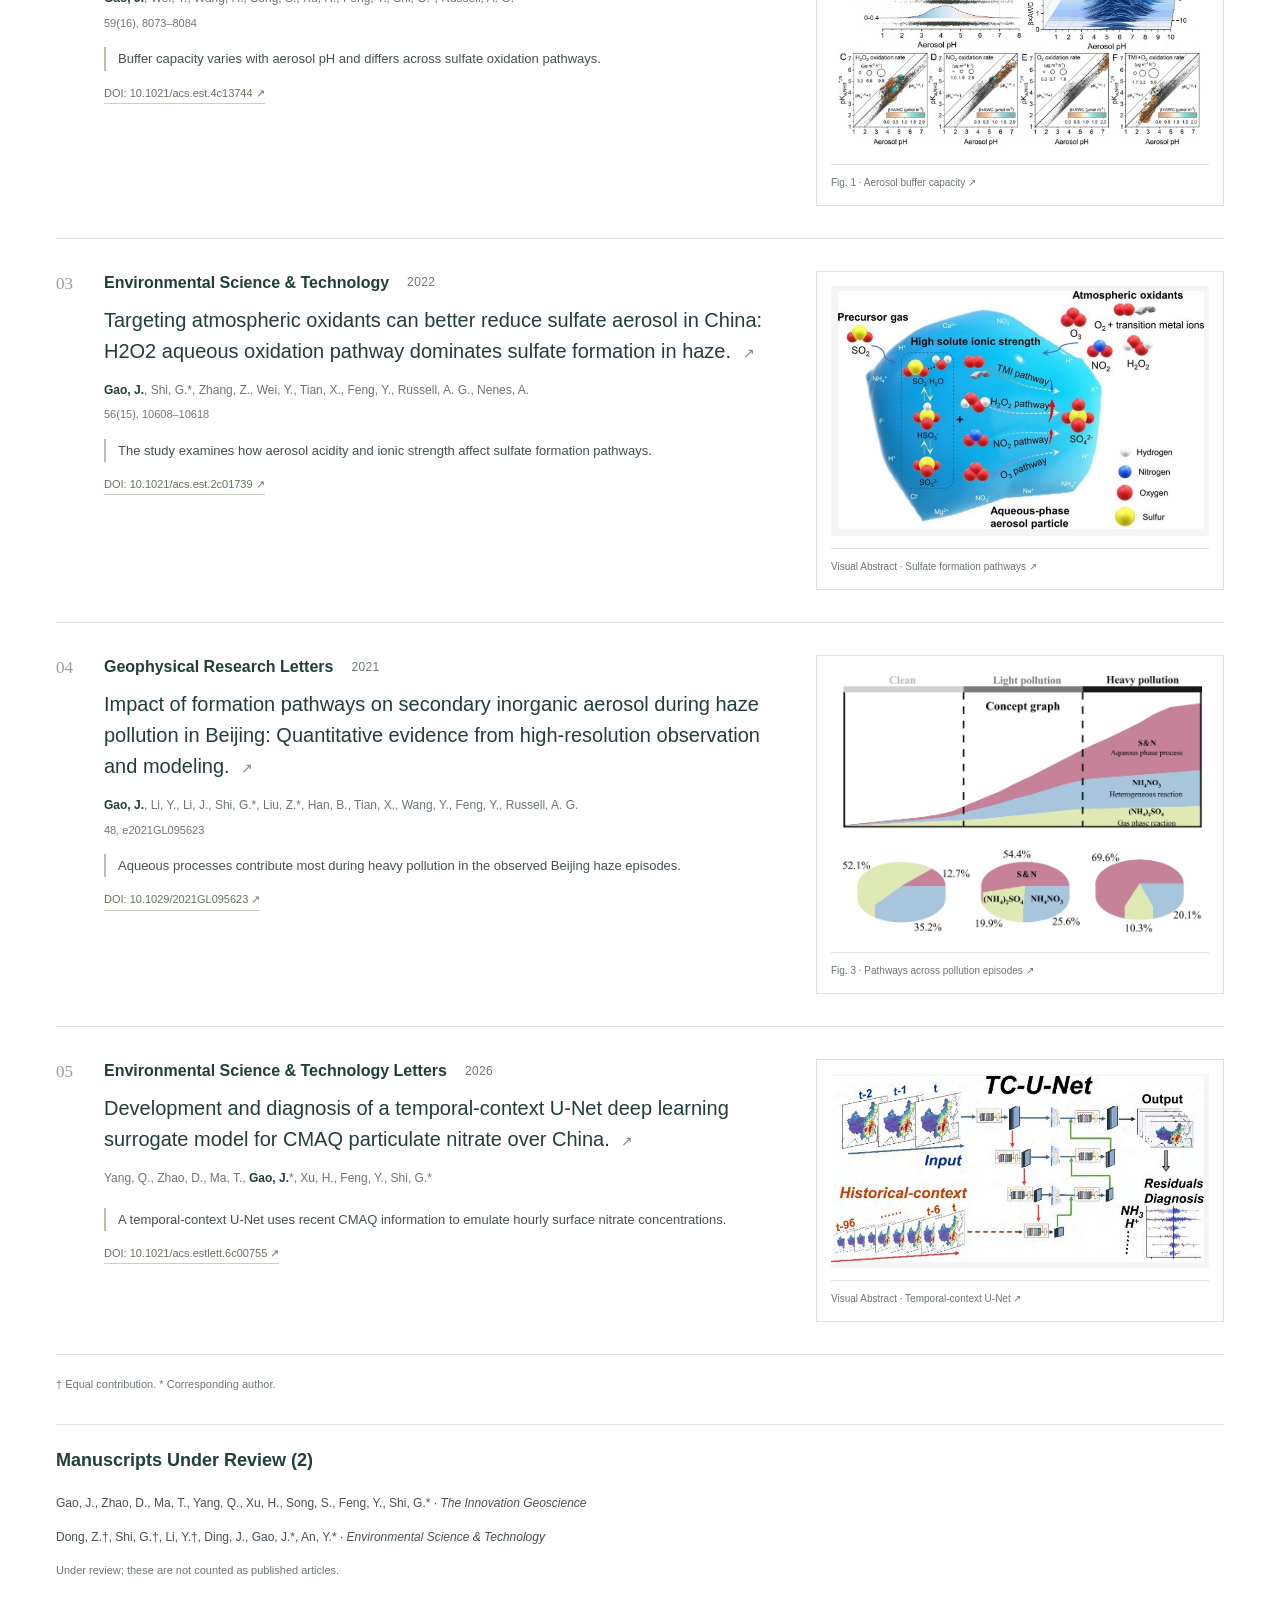
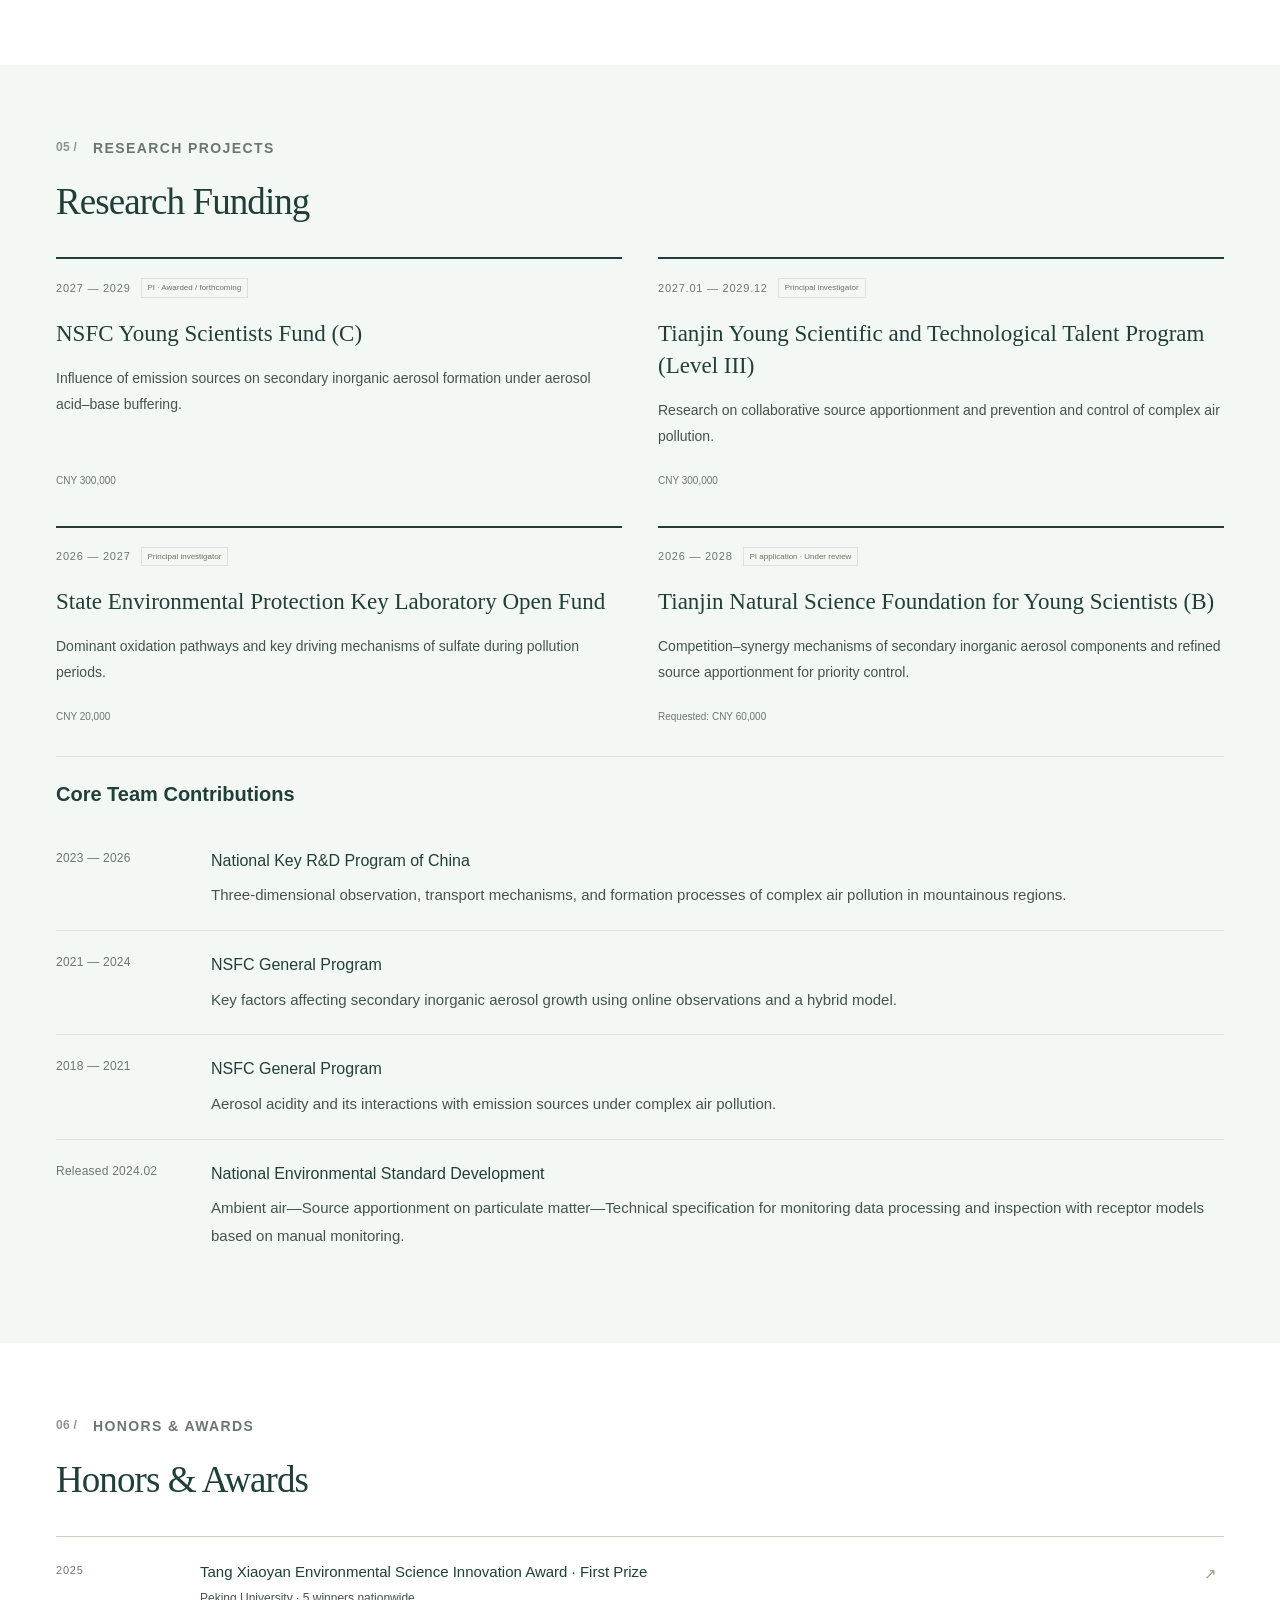
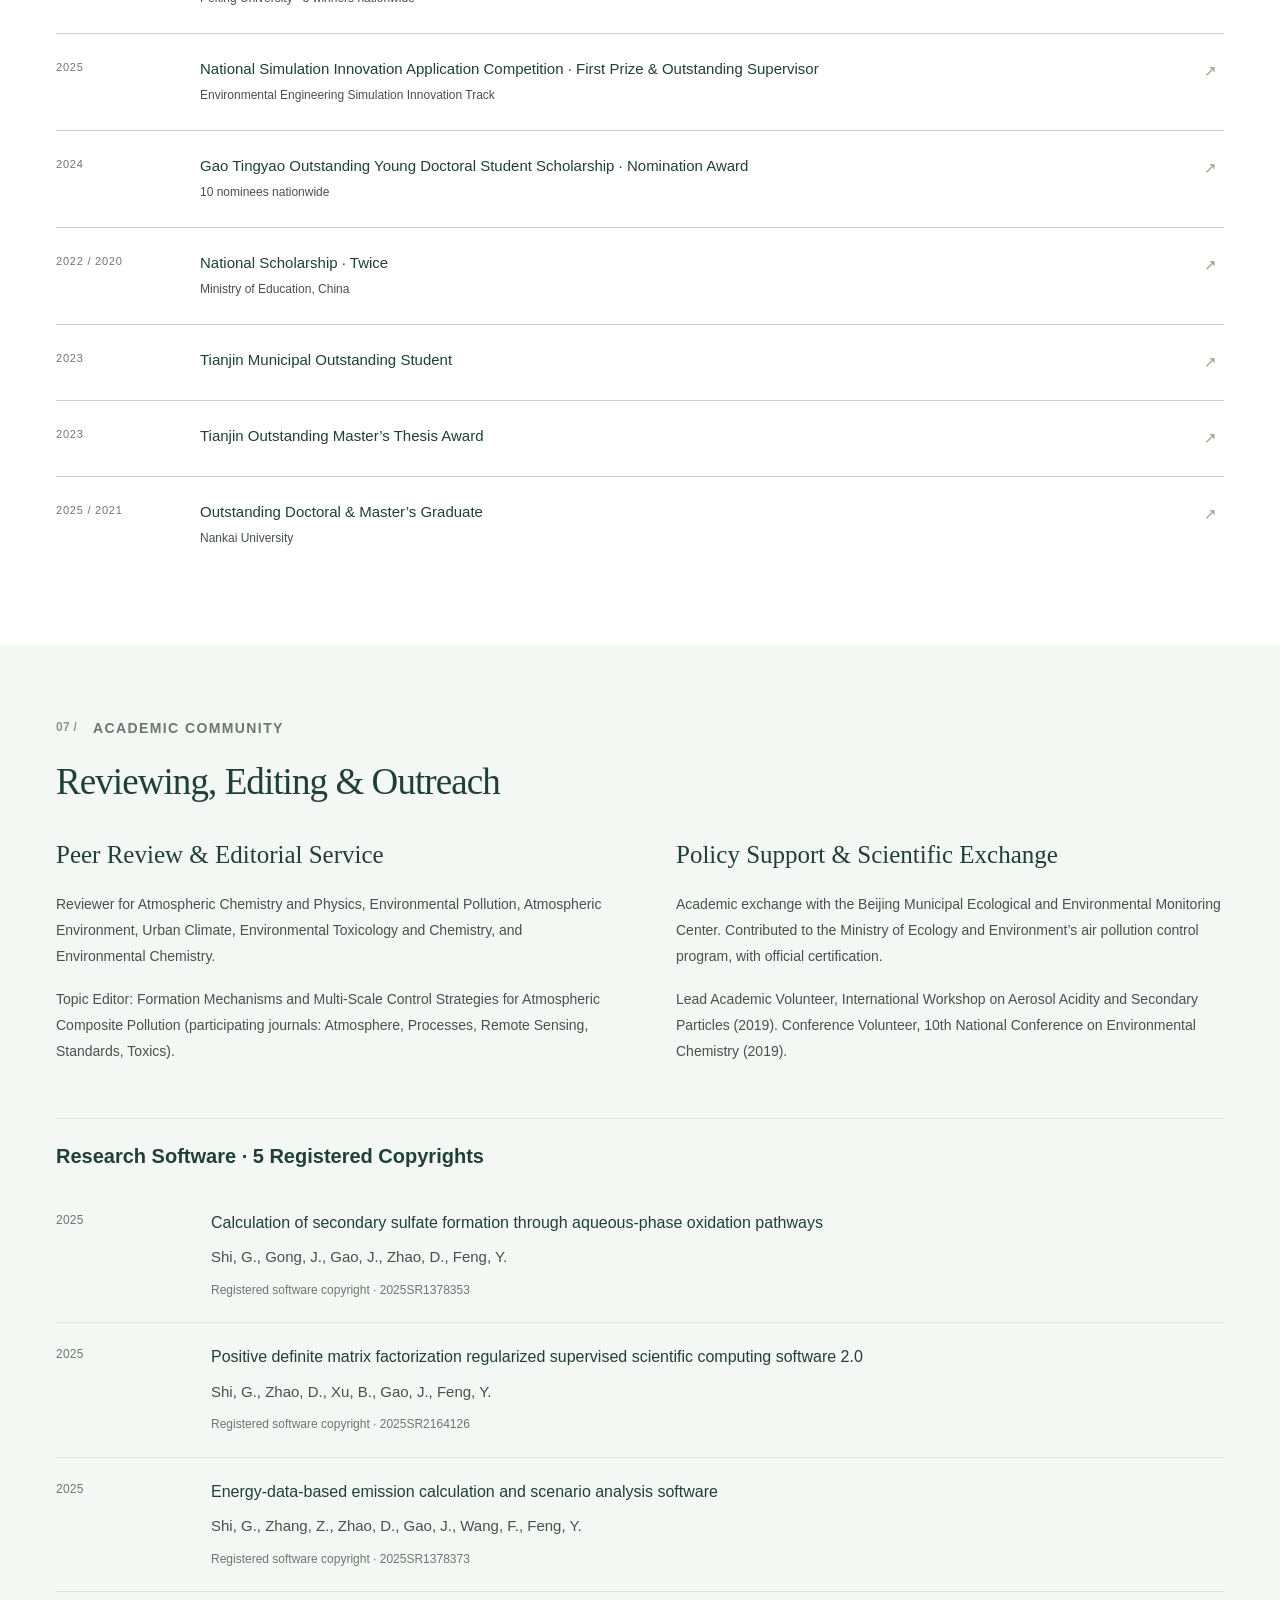
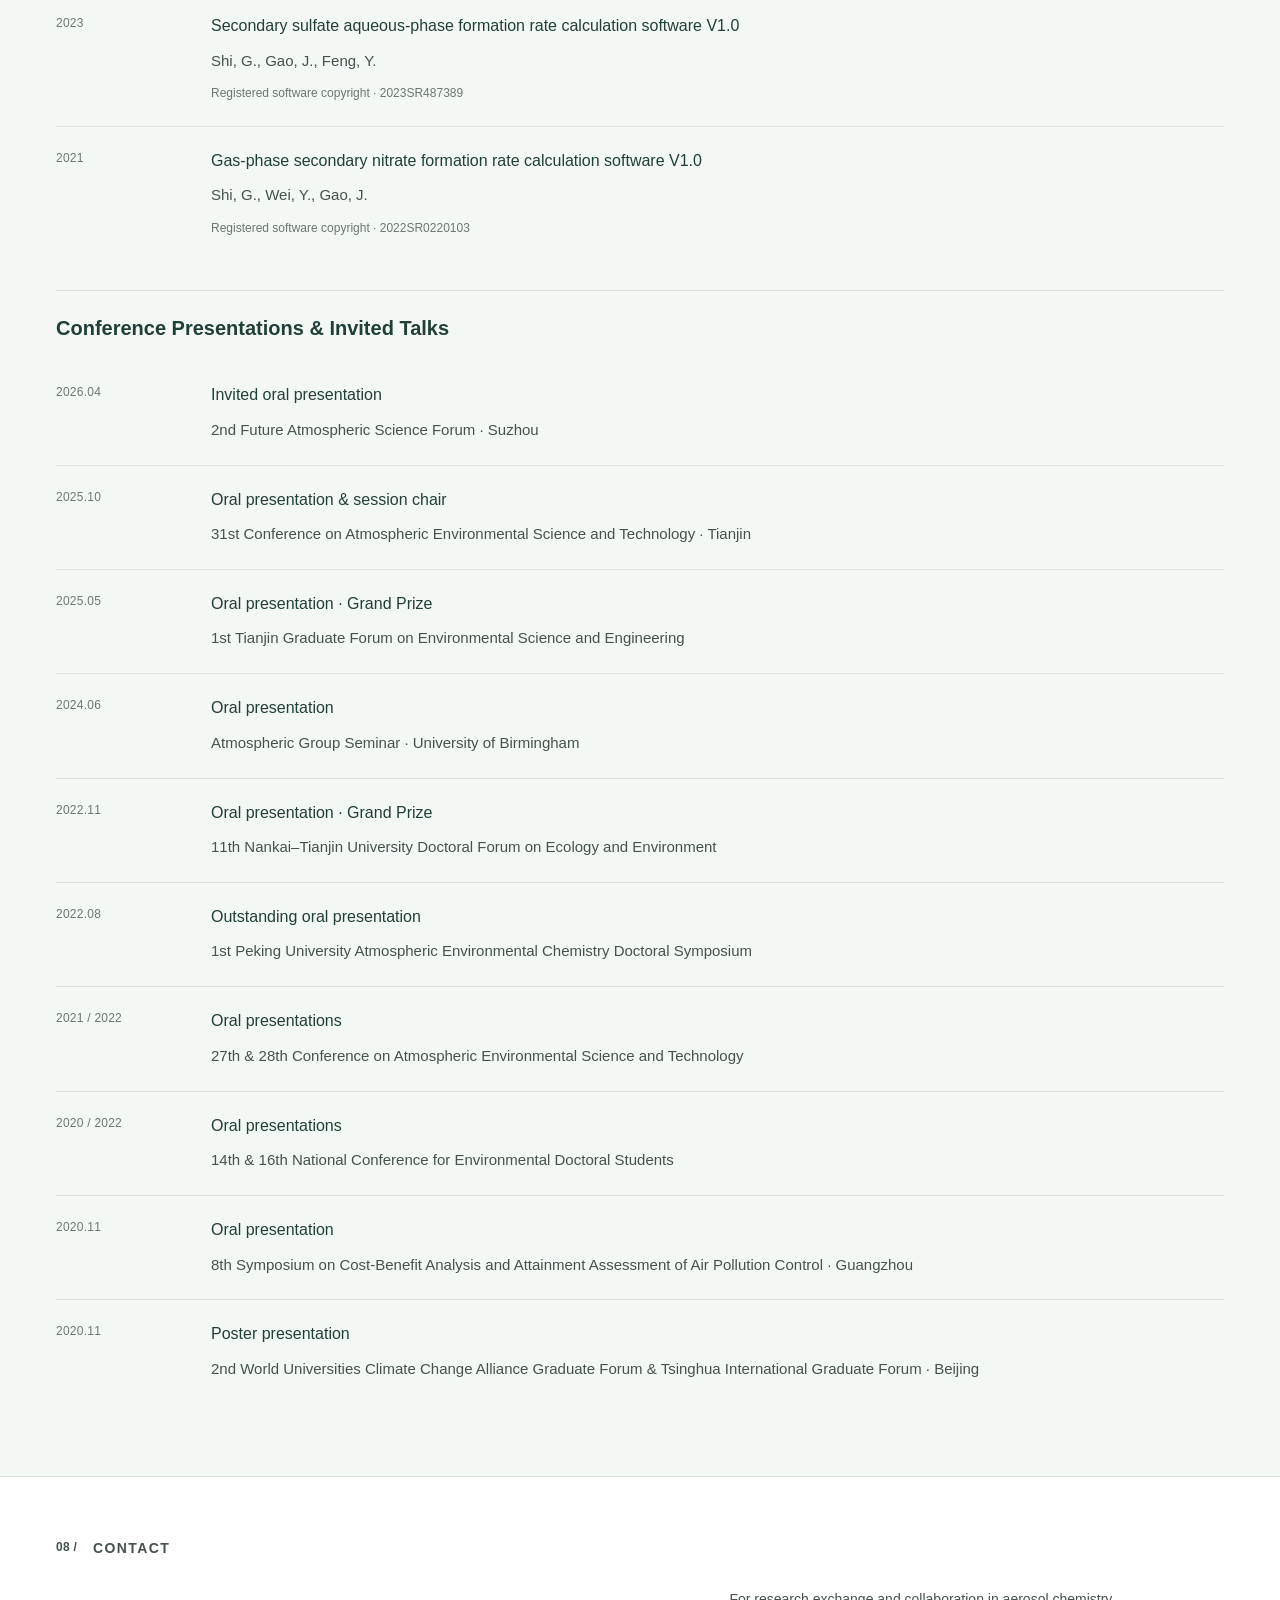
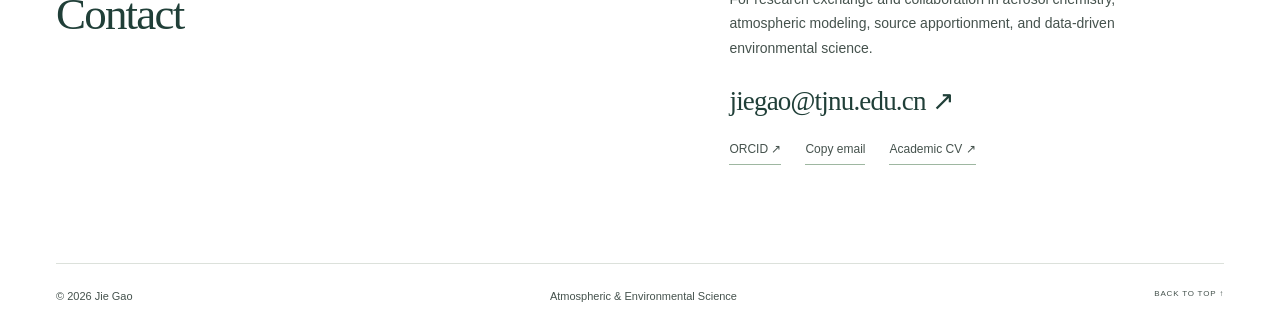
==== commit 6fac7429: "Improve project, software and presentation readability" ====
--- a/index.html
+++ b/index.html
@@ -5,7 +5,7 @@
 <title>Jie Gao | Atmospheric & Environmental Science</title>
 <meta name="description" content="Jie Gao, Associate Research Fellow at Tianjin Normal University. Exploring aerosol chemistry, secondary particle formation, source apportionment, atmospheric modeling, and machine learning.">
 <meta name="theme-color" content="#183e35"><meta property="og:title" content="Jie Gao | Atmospheric & Environmental Science"><meta property="og:description" content="From emissions to atmospheric chemistry. Research, publications, and academic profile."><meta property="og:type" content="profile"><meta property="og:url" content="https://jiegao-work.github.io/"><meta property="og:image" content="https://jiegao-work.github.io/docs/assets/jie-gao.jpg">
-<link rel="canonical" href="https://jiegao-work.github.io/"><link rel="icon" href="docs/assets/favicon.svg" type="image/svg+xml"><link rel="stylesheet" href="docs/style.css?v=20261113f">
+<link rel="canonical" href="https://jiegao-work.github.io/"><link rel="icon" href="docs/assets/favicon.svg" type="image/svg+xml"><link rel="stylesheet" href="docs/style.css?v=20261113g">
 <script type="application/ld+json">{"@context":"https://schema.org","@type":"Person","name":"Jie Gao","alternateName":"高洁","url":"https://jiegao-work.github.io/","jobTitle":"Associate Research Fellow","affiliation":{"@type":"Organization","name":"Tianjin Normal University"},"sameAs":["https://orcid.org/0000-0002-3572-6966"],"email":"jiegao@tjnu.edu.cn","knowsAbout":["Aerosol chemistry","Source apportionment","Atmospheric modeling","Machine learning"]}</script>
 </head>
 <body>
@@ -17,11 +17,11 @@
 <section id="experience" class="section experience-section"><div class="wrap experience-grid"><div><p class="section-label"><span>02 /</span><span data-en="ACADEMIC JOURNEY" data-zh="学术历程">ACADEMIC JOURNEY</span></p><h2 data-en="Appointments &amp; Education" data-zh="工作与教育经历">Appointments &amp; Education</h2><div class="current-role"><span class="status-dot"></span><span data-en="CURRENT APPOINTMENT" data-zh="现任职位">CURRENT APPOINTMENT</span><h3 data-en="Associate Research Fellow" data-zh="副研究员">Associate Research Fellow</h3><p data-en="Tianjin Normal University" data-zh="天津师范大学">Tianjin Normal University</p><p class="fine" data-en="Academy of Eco-civilization Development for Jing-Jin-Ji Megalopolis" data-zh="京津冀生态文明发展研究院">Academy of Eco-civilization Development for Jing-Jin-Ji Megalopolis</p><p class="mono">2025.08 — <span data-en="Present" data-zh="至今">Present</span></p></div></div><div id="education-list" class="timeline"></div></div></section>
 <section id="research" class="research-section"><div class="wrap"><div class="section-heading"><div><p class="section-label"><span>03 /</span><span data-en="RESEARCH DIRECTIONS" data-zh="研究方向">RESEARCH DIRECTIONS</span></p><h2 data-en="Aerosol Processes, Sources and Models" data-zh="气溶胶过程、来源与模拟">Aerosol Processes, Sources and Models</h2></div><p data-en="Connecting observations and models to understand where aerosols come from, how they form, and what controls them." data-zh="以观测连接模型，理解气溶胶从何而来、如何生成，以及哪些因素决定其演化。">Connecting observations and models to understand where aerosols come from, how they form, and what controls them.</p></div><div class="research-grid"><article><span class="small-number">I.</span><h3 data-en="Aerosol Chemistry & Formation" data-zh="气溶胶化学与生成机制">Aerosol Chemistry & Formation</h3><p data-en="Secondary sulfate and nitrate formation, aqueous oxidation pathways, aerosol acidity, and multiphase acid–base buffering." data-zh="研究二次硫酸盐与硝酸盐生成、液相氧化途径、气溶胶酸度及多相酸碱缓冲机制。">Secondary sulfate and nitrate formation, aqueous oxidation pathways, aerosol acidity, and multiphase acid–base buffering.</p></article><article><span class="small-number">II.</span><h3 data-en="Sources & Air Quality" data-zh="排放来源与空气质量">Sources & Air Quality</h3><p data-en="High-resolution source apportionment, PMF/ME2 receptor modeling, source–chemistry interactions, and evidence for emission control." data-zh="结合高时间分辨率来源解析与PMF/ME2受体模型，揭示排放源与化学过程的相互作用，支撑污染控制。">High-resolution source apportionment, PMF/ME2 receptor modeling, source–chemistry interactions, and evidence for emission control.</p></article><article><span class="small-number">III.</span><h3 data-en="Modeling & Machine Learning" data-zh="大气模拟与机器学习">Modeling & Machine Learning</h3><p data-en="Chemical transport modeling, thermodynamic calculations, interpretable machine learning, and deep-learning surrogates for air quality." data-zh="使用化学传输模型、热力学计算、可解释机器学习与深度学习替代模型研究空气质量。">Chemical transport modeling, thermodynamic calculations, interpretable machine learning, and deep-learning surrogates for air quality.</p></article></div><div class="toolbox"><span data-en="RESEARCH TOOLKIT" data-zh="研究工具">RESEARCH TOOLKIT</span><p>Python <i>·</i> GEOS-Chem <i>·</i> WRF-CMAQ <i>·</i> ISORROPIA-II <i>·</i> E-AIM <i>·</i> PMF / ME2 <i>·</i> Meteoinfo</p></div></div></section>
 <section id="publications" class="section wrap"><div class="section-heading"><div><p class="section-label"><span>04 /</span><span data-en="PUBLICATIONS" data-zh="学术论文">PUBLICATIONS</span></p><h2 data-en="Papers &amp; Research Findings" data-zh="论文与研究发现">Papers &amp; Research Findings</h2></div><a class="text-link" href="https://orcid.org/0000-0002-3572-6966" target="_blank" rel="noopener">ORCID ↗</a></div><div class="publication-controls"><div class="tabs" role="group" aria-label="Publication selection"><button class="active" data-filter="selected" aria-pressed="true" data-en="Selected works" data-zh="代表作">Selected works</button><button data-filter="all" aria-pressed="false" data-en="All listed papers · 11" data-zh="全部所列论文 · 11">All listed papers · 11</button></div><label class="search"><span aria-hidden="true">⌕</span><input id="search" type="search" placeholder="Search title, journal, year…" aria-label="Search publications"></label></div><div id="publication-list" aria-live="polite"></div><p class="fine publication-note" data-en="† Equal contribution. * Corresponding author." data-zh="† 共同贡献；* 通讯作者。">† Equal contribution. * Corresponding author.</p><div class="expanded-group under-review"><h3 class="group-heading" data-en="Manuscripts Under Review (2)" data-zh="审稿中论文（2篇）">Manuscripts Under Review (2)</h3><p>Gao, J., Zhao, D., Ma, T., Yang, Q., Xu, H., Song, S., Feng, Y., Shi, G.* · <em>The Innovation Geoscience</em></p><p>Dong, Z.†, Shi, G.†, Li, Y.†, Ding, J., Gao, J.*, An, Y.* · <em>Environmental Science & Technology</em></p><p class="fine" data-en="Under review; these are not counted as published articles." data-zh="以上为在审稿件，不计入已发表论文。">Under review; these are not counted as published articles.</p></div></section>
-<section id="projects" class="section wrap"><div class="section-heading"><div><p class="section-label"><span>05 /</span><span data-en="RESEARCH PROJECTS" data-zh="科研项目">RESEARCH PROJECTS</span></p><h2 data-en="Research Funding" data-zh="科研资助">Research Funding</h2></div></div><div id="grants" class="grants"></div><div class="expanded-group team-projects"><h3 class="group-heading" data-en="Core Team Contributions · 4 Projects" data-zh="骨干参与项目 · 4项">Core Team Contributions · 4 Projects</h3><div id="team-project-list"></div></div></section>
+<section id="projects" class="section wrap"><div class="section-heading"><div><p class="section-label"><span>05 /</span><span data-en="RESEARCH PROJECTS" data-zh="科研项目">RESEARCH PROJECTS</span></p><h2 data-en="Research Funding" data-zh="科研资助">Research Funding</h2></div></div><div id="grants" class="grants"></div><div class="expanded-group team-projects"><h3 class="group-heading" data-en="Core Team Contributions" data-zh="骨干参与项目">Core Team Contributions</h3><div id="team-project-list"></div></div></section>
 <section id="recognition" class="section award-section"><div class="wrap"><div class="section-heading"><div><p class="section-label"><span>06 /</span><span data-en="HONORS & AWARDS" data-zh="荣誉奖励">HONORS & AWARDS</span></p><h2 data-en="Honors &amp; Awards" data-zh="荣誉与奖励">Honors &amp; Awards</h2></div><span class="award-symbol" aria-hidden="true">✳</span></div><div id="awards"></div></div></section>
 <section id="community" class="section wrap"><div class="section-heading"><div><p class="section-label"><span>07 /</span><span data-en="ACADEMIC COMMUNITY" data-zh="学术服务">ACADEMIC COMMUNITY</span></p><h2 data-en="Reviewing, Editing &amp; Outreach" data-zh="审稿、编辑与学术交流">Reviewing, Editing &amp; Outreach</h2></div></div><div class="service-grid"><article><h3 data-en="Peer Review & Editorial Service" data-zh="审稿与编辑服务">Peer Review & Editorial Service</h3><p data-en="Reviewer for Atmospheric Chemistry and Physics, Environmental Pollution, Atmospheric Environment, Urban Climate, Environmental Toxicology and Chemistry, and Environmental Chemistry." data-zh="担任 Atmospheric Chemistry and Physics、Environmental Pollution、Atmospheric Environment、Urban Climate、Environmental Toxicology and Chemistry、Environmental Chemistry 等期刊审稿人。">Reviewer for Atmospheric Chemistry and Physics, Environmental Pollution, Atmospheric Environment, Urban Climate, Environmental Toxicology and Chemistry, and Environmental Chemistry.</p><p data-en="Topic Editor: Formation Mechanisms and Multi-Scale Control Strategies for Atmospheric Composite Pollution (participating journals: Atmosphere, Processes, Remote Sensing, Standards, Toxics)." data-zh="专题编辑：Formation Mechanisms and Multi-Scale Control Strategies for Atmospheric Composite Pollution，参与期刊包括 Atmosphere、Processes、Remote Sensing、Standards、Toxics。">Topic Editor: Formation Mechanisms and Multi-Scale Control Strategies for Atmospheric Composite Pollution (participating journals: Atmosphere, Processes, Remote Sensing, Standards, Toxics).</p></article><article><h3 data-en="Policy Support & Scientific Exchange" data-zh="政策支持与学术交流">Policy Support & Scientific Exchange</h3><p data-en="Academic exchange with the Beijing Municipal Ecological and Environmental Monitoring Center. Contributed to the Ministry of Ecology and Environment’s air pollution control program, with official certification." data-zh="与北京市生态环境监测中心开展学术交流；参与生态环境部大气污染防治相关工作并获得官方证明。">Academic exchange with the Beijing Municipal Ecological and Environmental Monitoring Center. Contributed to the Ministry of Ecology and Environment’s air pollution control program, with official certification.</p><p data-en="Lead Academic Volunteer, International Workshop on Aerosol Acidity and Secondary Particles (2019). Conference Volunteer, 10th National Conference on Environmental Chemistry (2019)." data-zh="2019年担任气溶胶酸度与二次颗粒物国际研讨会学术志愿者负责人，并参与第十届全国环境化学大会志愿服务。">Lead Academic Volunteer, International Workshop on Aerosol Acidity and Secondary Particles (2019). Conference Volunteer, 10th National Conference on Environmental Chemistry (2019).</p></article></div><div class="expanded-group more-content"><h3 class="group-heading" data-en="Research Software · 5 Registered Copyrights" data-zh="科研软件 · 5项软件著作权">Research Software · 5 Registered Copyrights</h3><div id="software"></div></div><div class="expanded-group more-content"><h3 class="group-heading" data-en="Conference Presentations & Invited Talks" data-zh="会议报告与受邀报告">Conference Presentations & Invited Talks</h3><div id="talks"></div></div></section>
 <section id="contact" class="contact-section"><div class="wrap"><p class="section-label"><span>08 /</span><span data-en="CONTACT" data-zh="联系我">CONTACT</span></p><div class="contact-grid"><h2 data-en="Contact" data-zh="联系方式">Contact</h2><div><p data-en="For research exchange and collaboration in aerosol chemistry, atmospheric modeling, source apportionment, and data-driven environmental science." data-zh="欢迎围绕气溶胶化学、大气模拟、来源解析与数据驱动的环境科学开展学术交流与合作。">For research exchange and collaboration in aerosol chemistry, atmospheric modeling, source apportionment, and data-driven environmental science.</p><a class="email" href="mailto:jiegao@tjnu.edu.cn">jiegao@tjnu.edu.cn ↗</a><div class="contact-links"><a href="https://orcid.org/0000-0002-3572-6966" target="_blank" rel="noopener">ORCID ↗</a><button id="copy-email" data-en="Copy email" data-zh="复制邮箱">Copy email</button><a href="?view=cv" target="_blank" rel="noopener" data-en="Academic CV ↗" data-zh="学术简历 ↗">Academic CV ↗</a></div><p id="copy-status" role="status"></p></div></div><footer><span data-en="© 2026 Jie Gao" data-zh="© 2026 高洁">© 2026 Jie Gao</span><span data-en="Atmospheric & Environmental Science" data-zh="大气与环境科学">Atmospheric & Environmental Science</span><a href="#" data-en="BACK TO TOP ↑" data-zh="回到顶部 ↑">BACK TO TOP ↑</a></footer></div></section>
 </main><div class="cv-toolbar"><span data-en="Jie Gao · Academic CV" data-zh="高洁 · 学术简历">Jie Gao · Academic CV</span><button id="print-cv">Print / Save PDF</button><a href="./">← Homepage</a></div>
-<noscript><p style="padding:24px">Enable JavaScript to view the full publication list and academic record. Contact: jiegao@tjnu.edu.cn.</p></noscript><script src="docs/profile.js?v=20261113f"></script><script src="docs/app.js?v=20261113f"></script>
+<noscript><p style="padding:24px">Enable JavaScript to view the full publication list and academic record. Contact: jiegao@tjnu.edu.cn.</p></noscript><script src="docs/profile.js?v=20261113g"></script><script src="docs/app.js?v=20261113g"></script>
 </body></html>
 
--- a/docs/style.css
+++ b/docs/style.css
@@ -79,3 +79,12 @@
 @media(max-width:1000px){.header{grid-template-columns:max-content minmax(0,1fr) max-content}.header nav,.menu-open .header nav{width:100%}}
 @media(max-width:700px){.timeline .institution{font-size:15px}.pub-meta>span:first-child{font-size:15px}.header nav,.menu-open .header nav{gap:22px!important}}
 @media print{.timeline .institution,.pub-meta>span:first-child{font-size:12px}}
+
+/* Readable text for supporting projects, software and presentations. */
+@media screen{
+.team-projects .group-heading,#community .more-content .group-heading{font-size:20px}
+:is(#team-project-list,#software,#talks) .detail-row h4{font-size:16px;line-height:1.6}
+:is(#team-project-list,#software,#talks) .detail-row p{font-size:15px;line-height:1.85}
+:is(#team-project-list,#software,#talks) .detail-row .mono{font-size:12px;line-height:1.7;letter-spacing:.02em}
+#software .detail-row .fine{font-size:12px!important;overflow-wrap:anywhere}
+}
